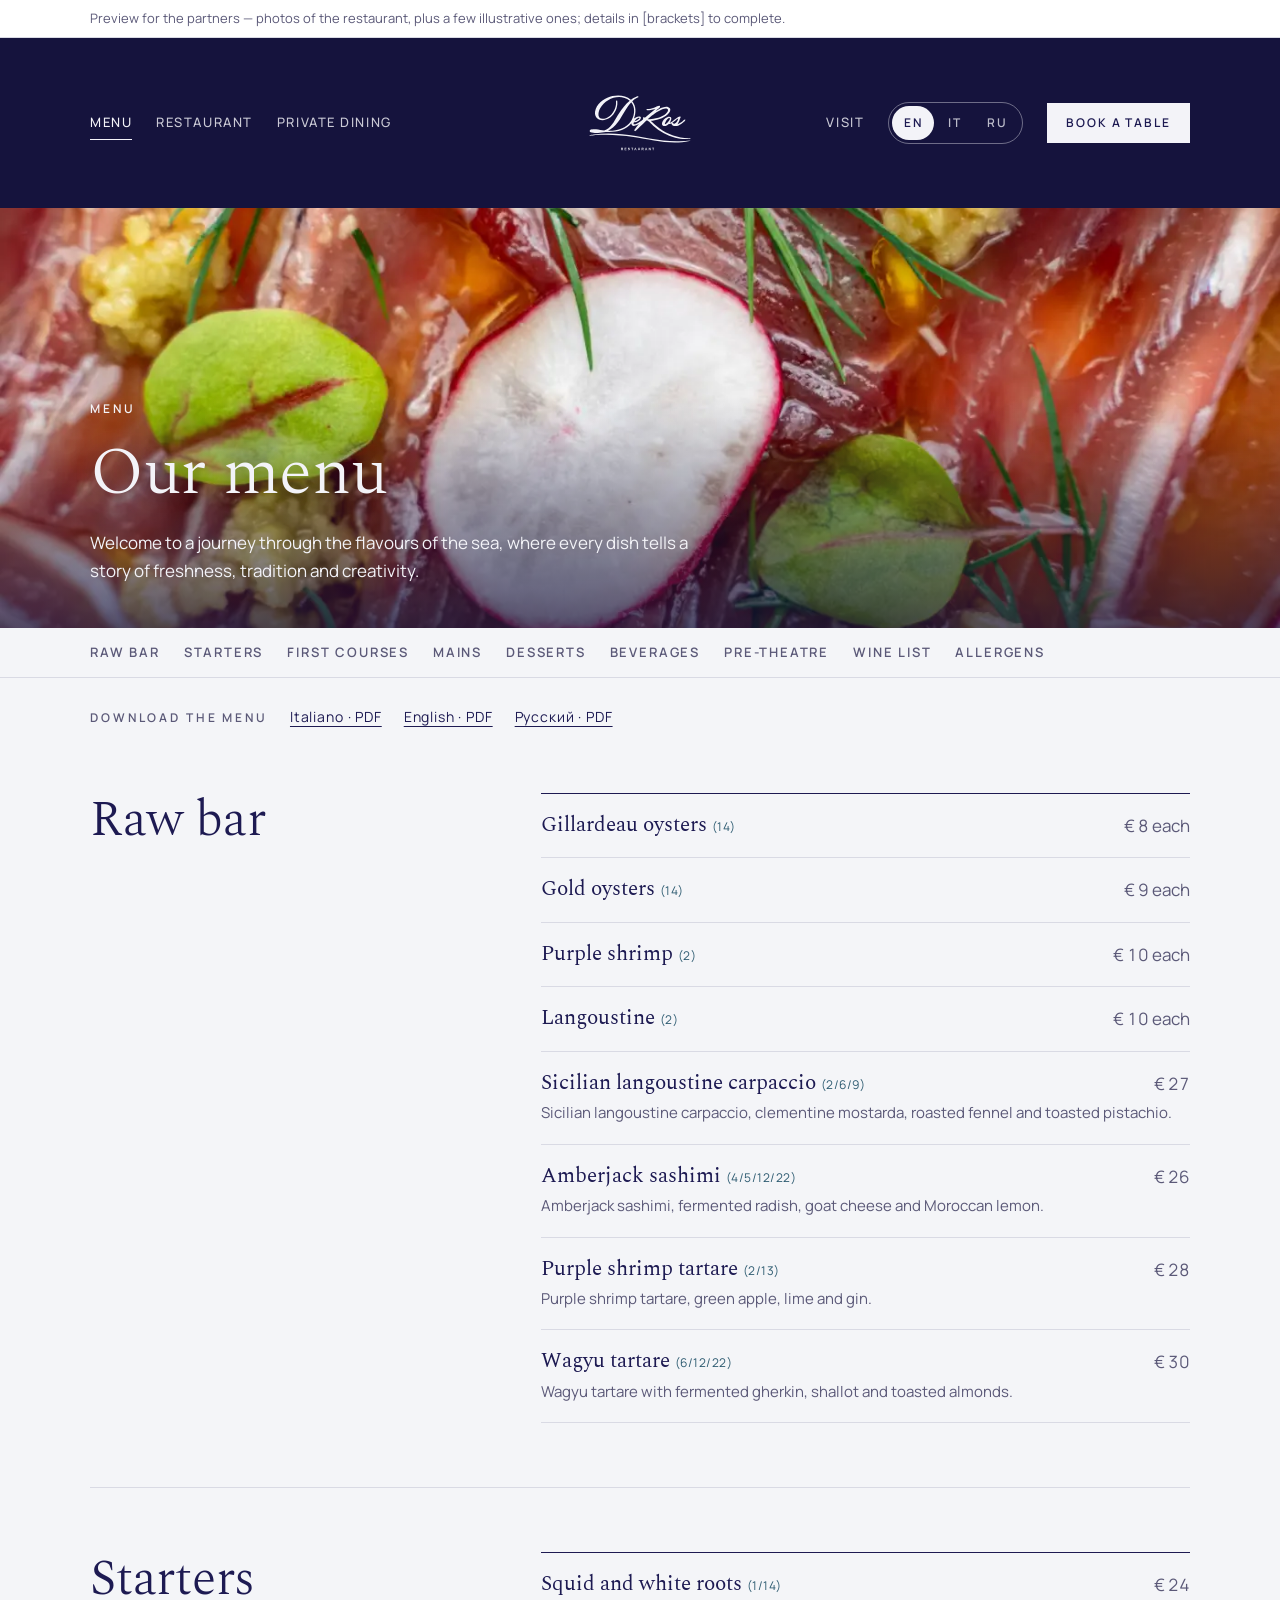
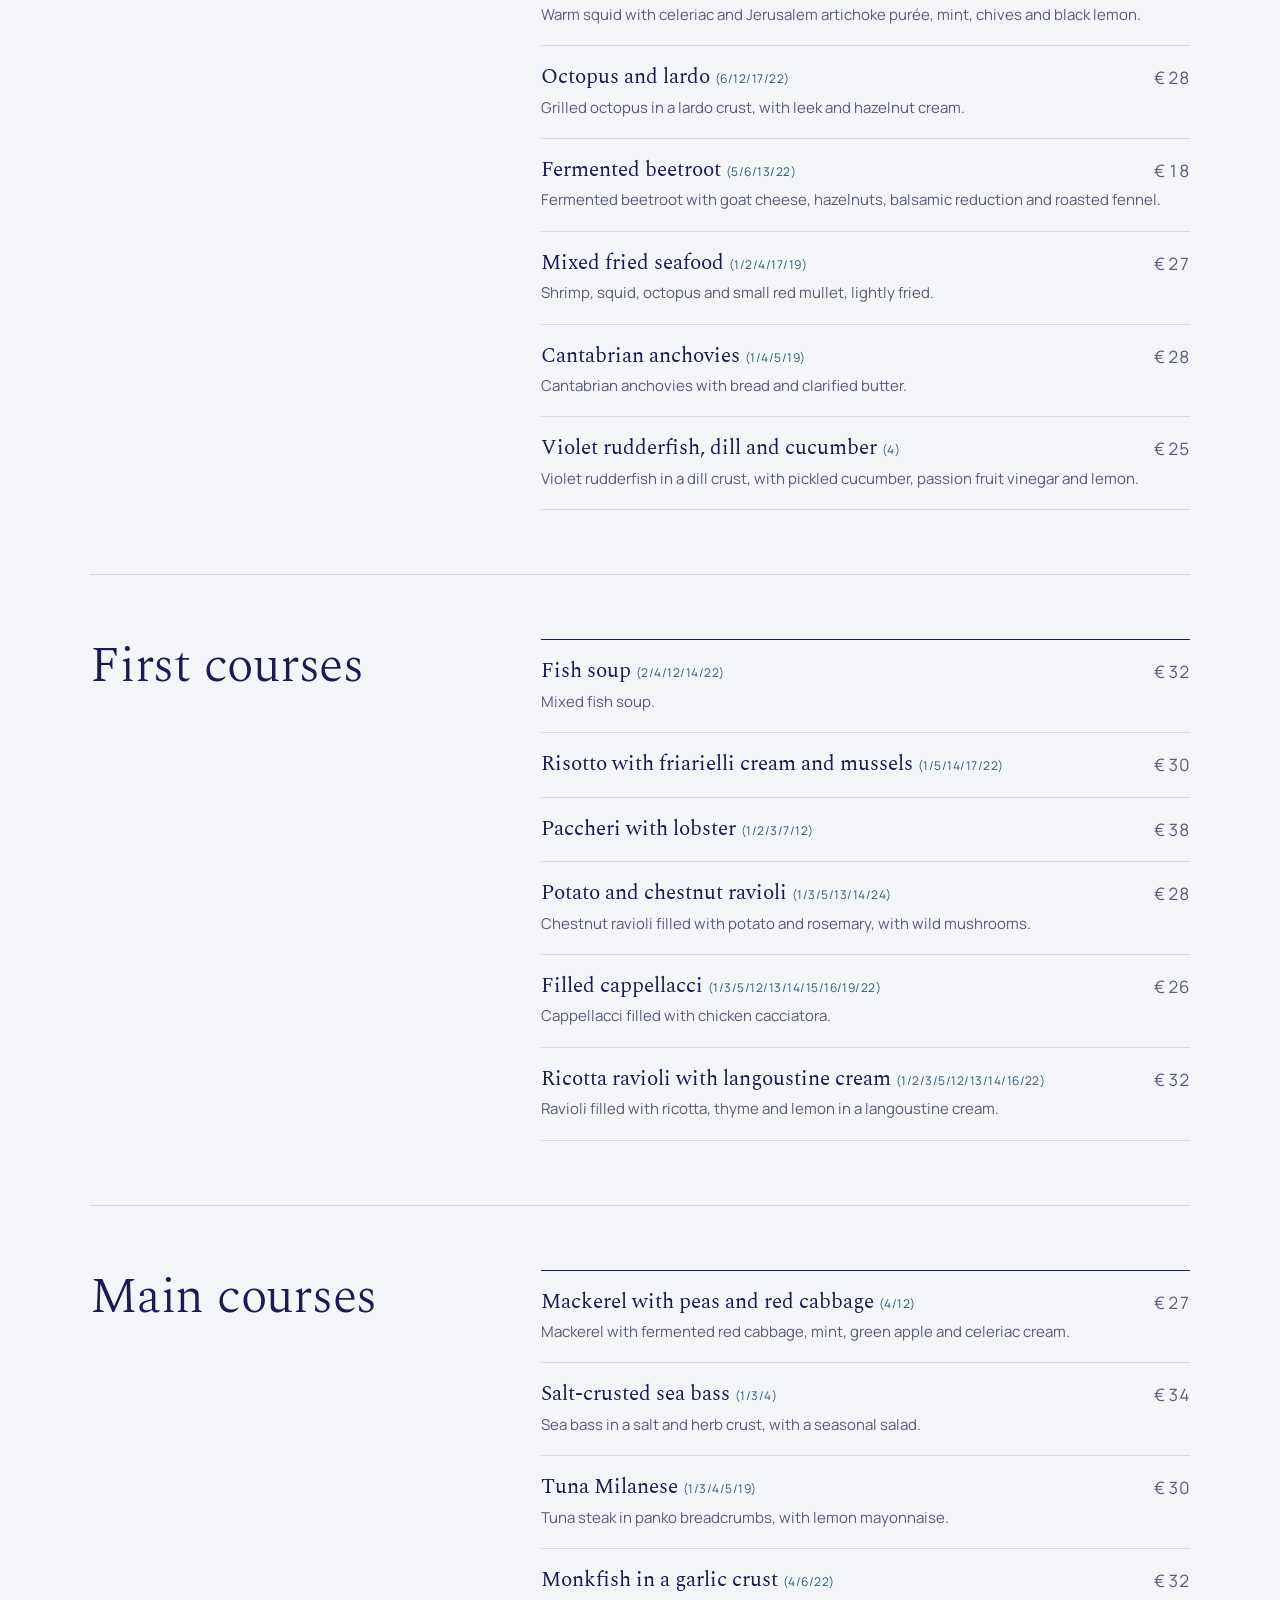
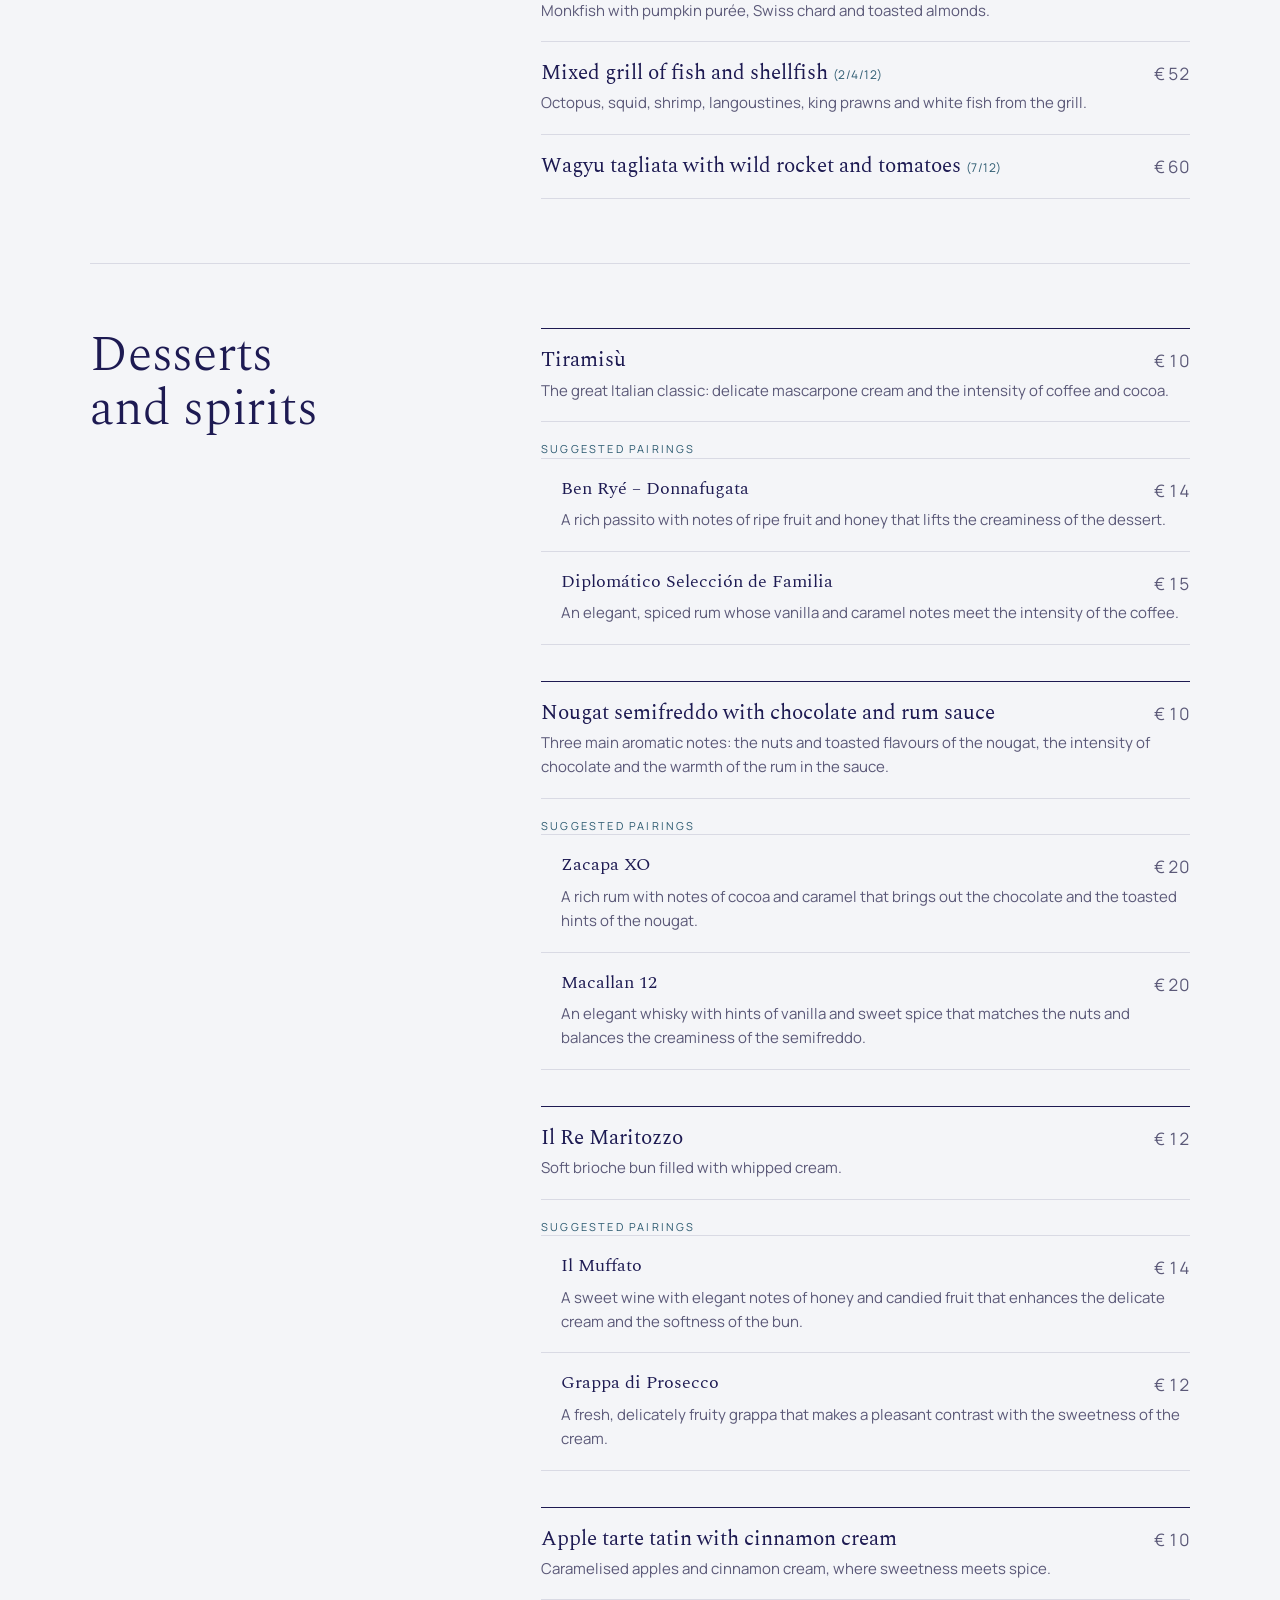
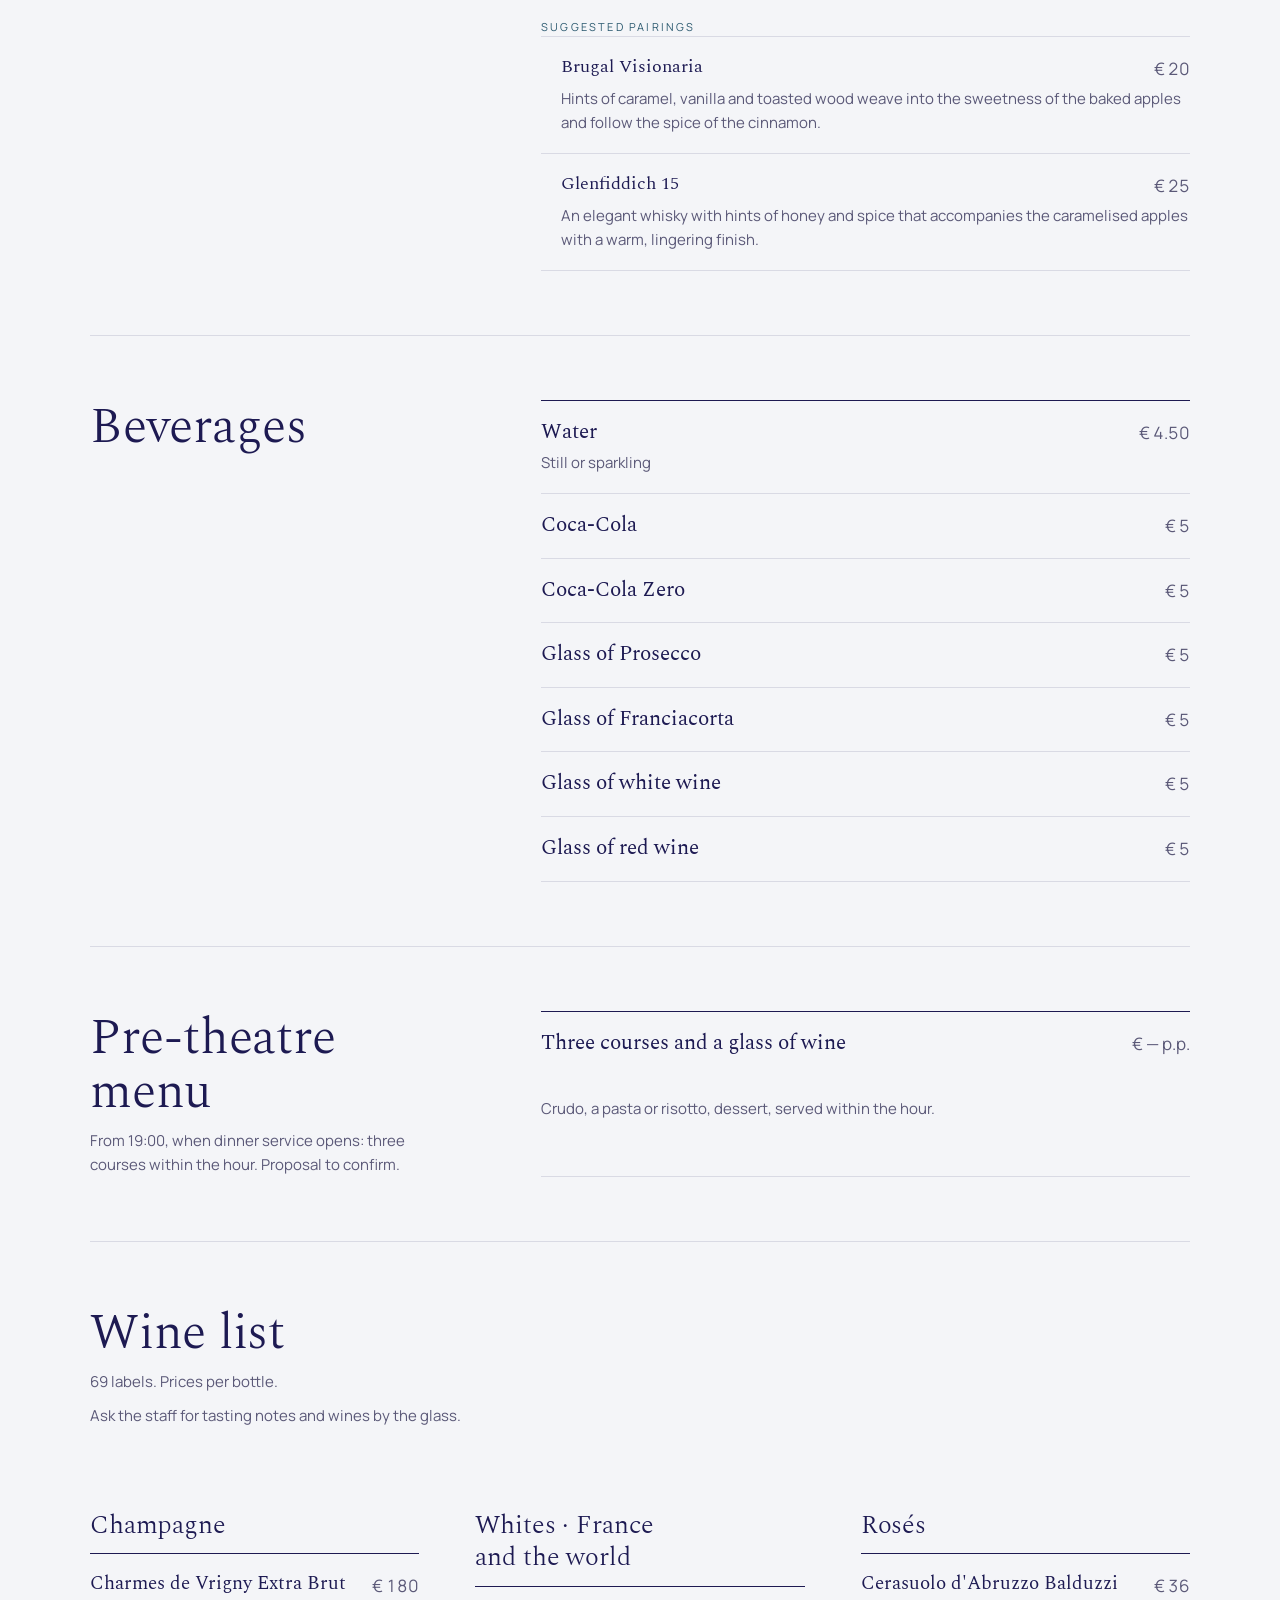
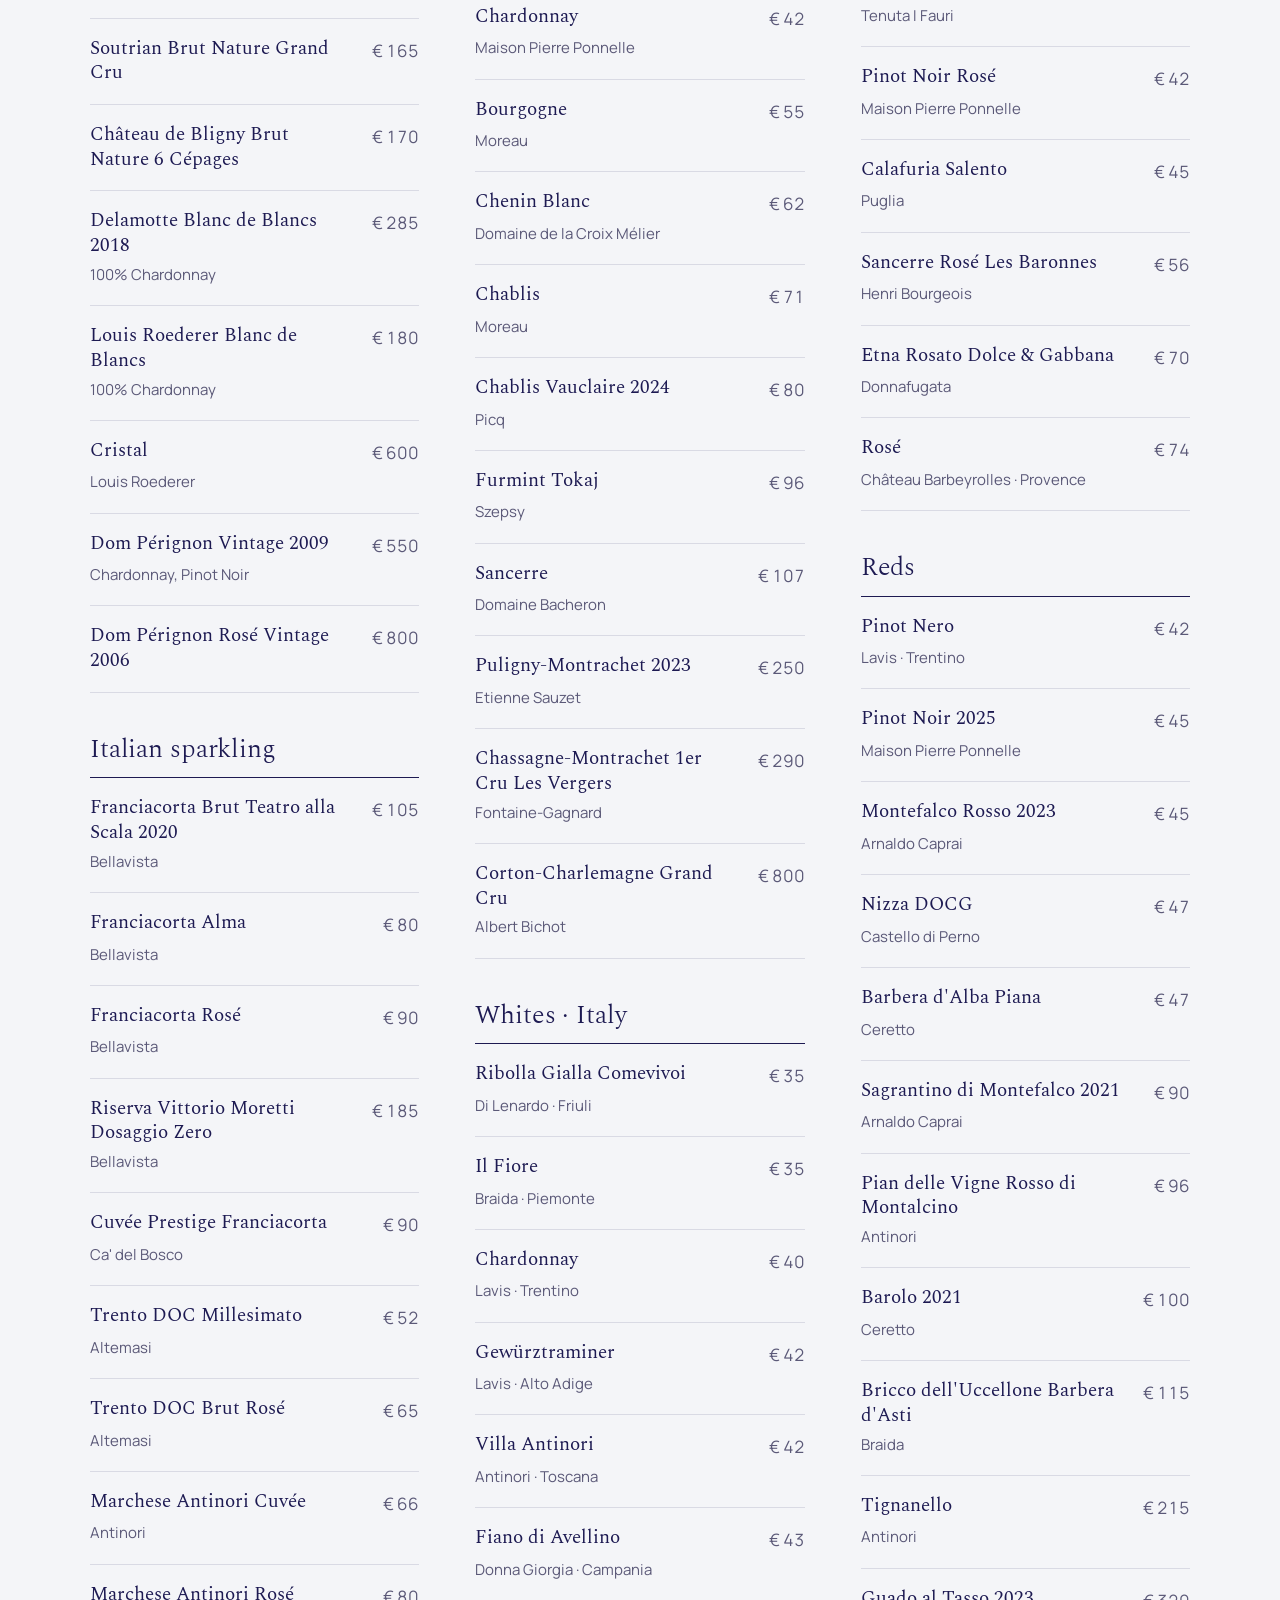
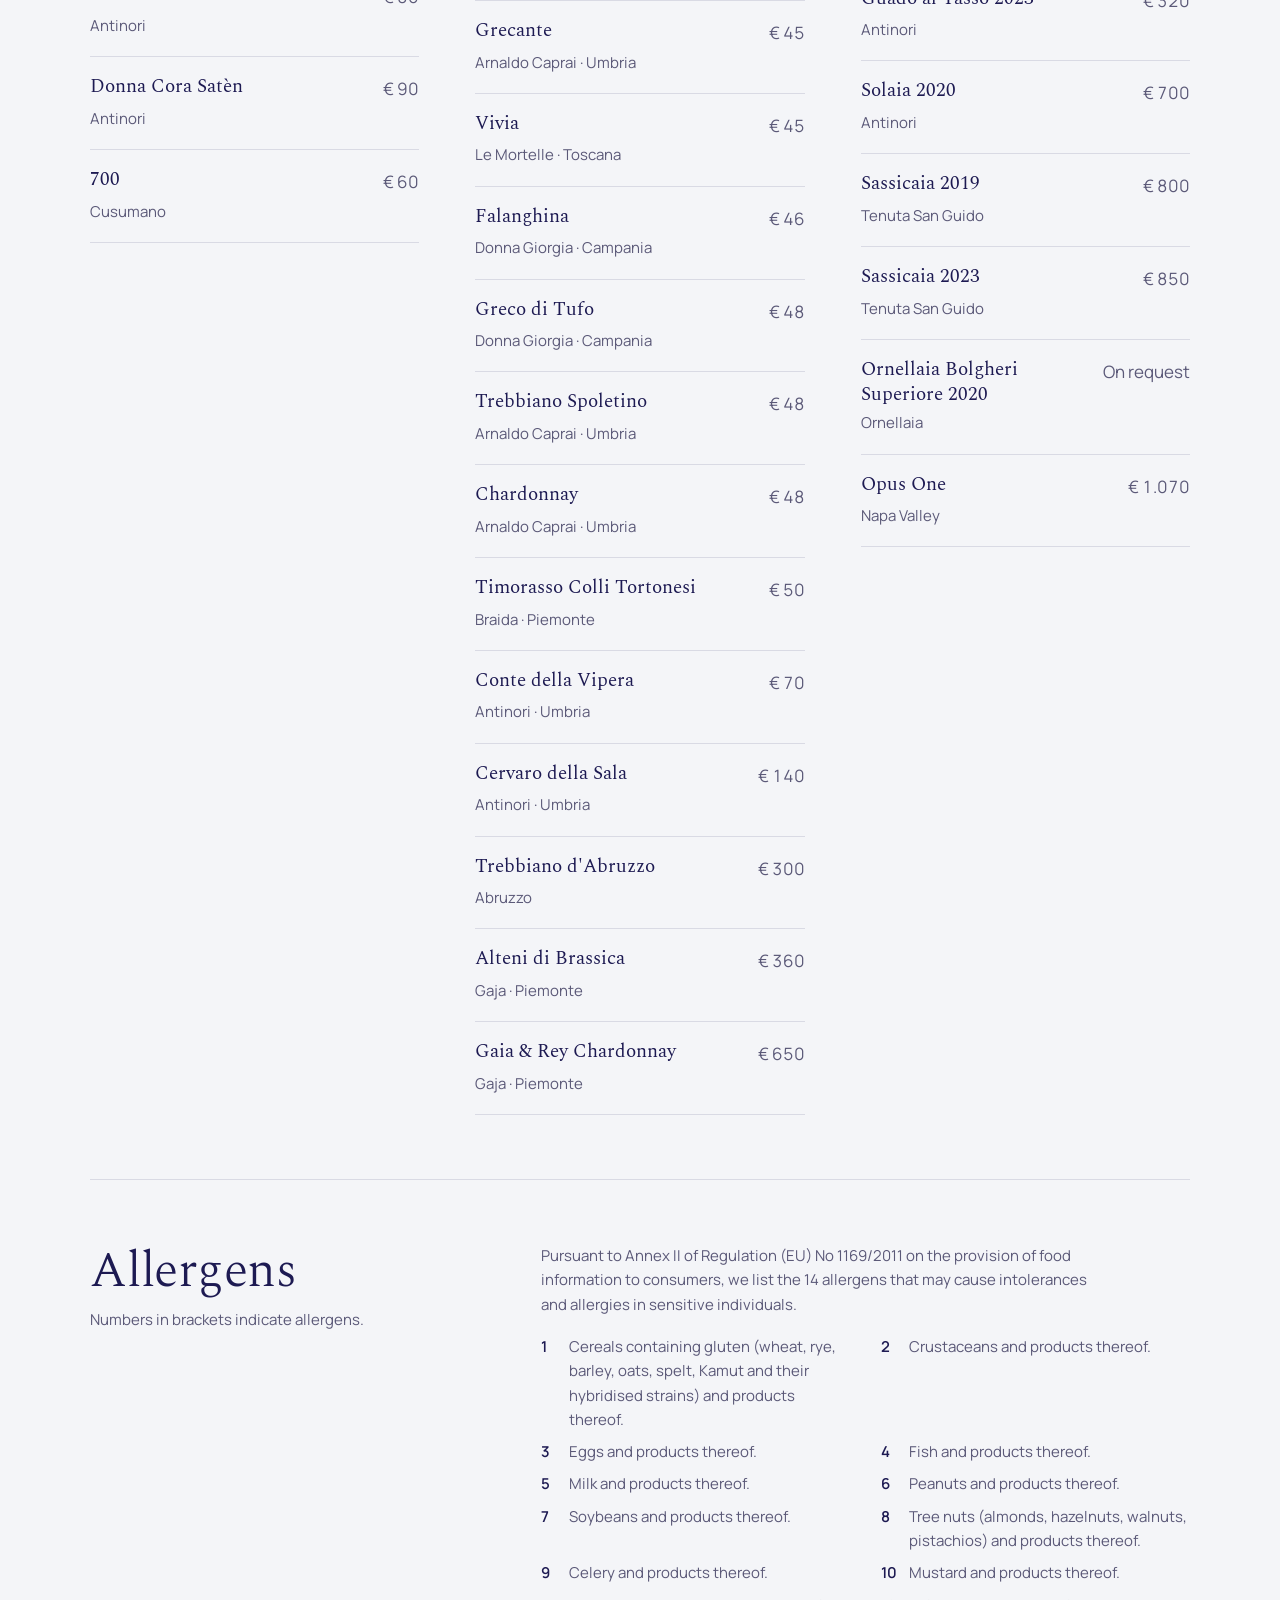
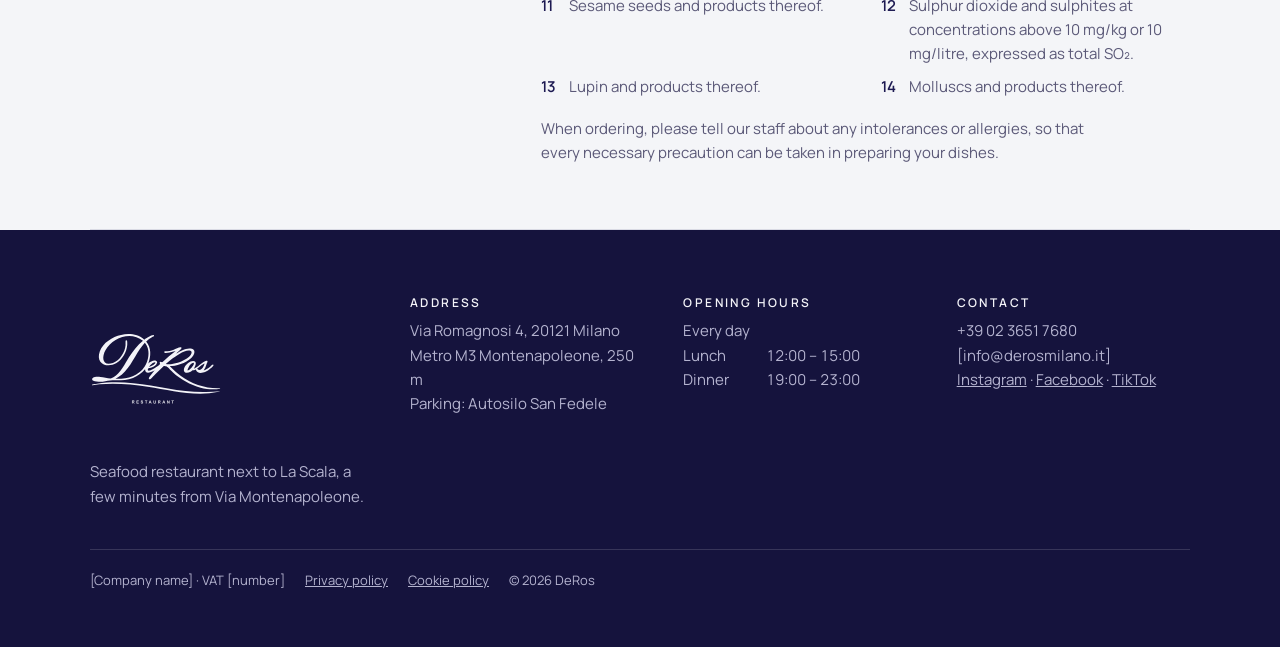
==== menu.html @ 7a604761 "Menu reale ottobre 2026 online e menu PDF in IT, EN, RU Co-Authored-By: Claude Opus 5.5 <noreply@ant" ====
<!doctype html>
<html lang="en">
<head>
<meta charset="utf-8">
<meta name="robots" content="noindex, nofollow">
<meta name="viewport" content="width=device-width, initial-scale=1, viewport-fit=cover">
<title>Menu · DeRos</title>
<meta name="description" content="The DeRos menu: raw bar, starters, pasta and risotto, fish mains, desserts with suggested pairings. Seafood in central Milan, near La Scala and Via Montenapoleone.">
<meta property="og:title" content="Menu · DeRos">
<meta property="og:description" content="The DeRos menu: raw bar, starters, pasta and risotto, fish mains, desserts with suggested pairings. Seafood in central Milan, near La Scala and Via Montenapoleone.">
<meta property="og:type" content="restaurant">
<link rel="preconnect" href="https://fonts.googleapis.com">
<link rel="preconnect" href="https://fonts.gstatic.com" crossorigin>
<link rel="stylesheet" href="https://fonts.googleapis.com/css2?family=Manrope:wght@400;500;600&family=Spectral:wght@300;400&display=swap">
<link rel="stylesheet" href="assets/site.css">
</head>
<body>
<svg width="0" height="0" style="position:absolute" aria-hidden="true"><defs><symbol id="logo" viewBox="30 38 377 208"><path fill="currentColor" d="M 198.46 135.60 C 202.81 136.21 215.58 129 216.53 125.21 C 217.87 119.90 209.37 124.79 207.67 125.94 C 203.89 128.47 201.26 132.10 198.46 135.60 M 246.25 127.96 C 257.74 129.54 269.48 127.48 280.53 124.26 C 292.59 120.76 311.75 112.02 318.31 100.88 C 321.39 95.65 321.44 90.24 314.30 89.30 C 299.28 87.33 273.41 106.00 261.80 115.08 Z M 102.89 170.01 C 134.30 171.18 168.39 162.33 186.23 134.61 C 197.00 117.90 201.30 93.96 192.33 75.55 C 191.58 74.00 188.21 68.26 187.00 67.50 C 186.45 67.16 186.48 67.03 186.01 67.58 C 181.24 73.19 176.73 79.01 172.55 85.09 C 153.28 113.09 140.48 147.62 110.02 165.91 C 107.70 167.31 104.76 168.10 102.89 170.01 M 196.55 126.05 C 201.90 121.82 211.16 116.33 218.15 118.54 C 223.73 120.31 222.11 125.32 219.25 128.92 C 215.12 134.14 207.41 137.92 200.97 139.31 C 198.21 139.90 196.08 138.58 195.23 142.64 C 194.23 147.37 198.21 147.01 201.71 146.26 C 207.78 144.95 223.44 134.60 228.09 130.12 C 230.86 127.46 230.91 127.21 228.72 123.90 C 230.86 118.27 234.07 123.89 237.34 122.17 C 249.26 111.23 261.75 100.96 274.44 90.93 L 257.33 94.85 C 253.21 95.16 248.69 96.43 244.56 95.96 C 240.72 95.51 240.75 92.07 245.05 91.65 C 254.51 90.72 260.20 90.01 269.30 86.75 C 274.05 85.04 284.75 79.08 288.98 79.73 C 290.94 80.04 291.39 80.91 291.19 82.82 C 290.85 86.19 279.72 93.71 277.06 97.38 C 276.58 98.05 276.92 97.87 277.53 97.85 C 288.39 90.15 307.57 79.92 321.05 84.46 C 330.93 87.79 329.28 97.05 324.52 104.22 C 312.78 121.89 284.38 131.46 264.16 133.69 C 262.20 133.91 260.02 133.32 258.19 134.41 C 267.92 143.83 277.69 153.29 288.62 161.32 C 321.07 185.17 360.93 198.61 401.55 196.77 L 401.55 198.20 C 383.25 201.93 363.96 199.78 346.01 195.20 C 316.17 187.59 288.92 172.34 266.31 151.62 C 261.70 147.41 252.60 136.42 247.67 134.42 C 245.79 133.65 242.55 132.61 240.72 133.67 C 233.19 141.58 224.92 148.83 217.07 156.37 C 213.13 160.17 207.10 167.65 203.00 170.49 C 201.79 171.33 200.80 171.76 199.26 171.37 C 196.15 168.75 199.35 164.93 201.13 162.41 C 205.17 156.67 210.46 151.28 214.71 145.65 C 212.29 146.75 210.15 148.29 207.71 149.40 C 199.27 153.23 187.33 155.80 187.23 142.78 C 177.67 153.83 166.41 162.20 152.71 167.50 C 133.44 174.96 115.31 174.56 94.99 174.33 C 85.04 174.22 76.35 177.59 66.36 178.16 C 59.58 178.54 45.73 178.42 39.68 175.64 C 35.45 173.69 34.57 169.42 38.62 166.67 C 42.98 163.70 54.37 164.30 59.64 164.76 C 68.29 165.51 80.96 169.30 88.78 169.08 C 90.85 169.02 95.08 166.86 97.00 165.80 C 117.75 154.24 129.57 126.63 142.16 107.26 C 153.24 90.23 165.66 74.45 181.25 61.30 C 146.63 32.72 94.39 51.88 74.14 88.46 C 62.54 109.41 65.69 134.92 95.49 124.62 C 114.89 117.92 129.88 94.12 131.50 74.14 C 131.81 70.34 131.08 65.81 131.54 62.24 C 131.83 60.04 133.38 59.52 135.19 60.55 C 136.83 61.81 136.51 71.37 136.33 73.72 C 134.87 93.47 122.86 115.19 105.60 125.18 C 77.65 141.36 45.23 125.77 58.10 91.05 C 67.09 66.78 94.19 49.75 118.66 44.57 C 141.47 39.75 167.38 42.13 185.32 58.16 C 188.67 54.80 208.70 42.94 212.35 45.51 C 213.10 46.04 212.98 47.78 212.33 48.42 C 211.84 48.89 209.07 49.72 208.01 50.30 C 201.62 53.83 195.49 57.95 190.42 63.21 C 205.33 81.40 204.49 104.98 196.55 126.05"/><path fill="currentColor" d="M 402.02 205.38 L 397.16 206.96 C 330.19 221.90 261.11 202.32 194.80 192.55 C 148.82 185.78 103.26 181.80 56.78 185.78 C 50.89 186.29 42.66 188.25 37.19 188.21 C 36.31 188.20 35.61 188.28 35.05 187.45 C 35.50 186.82 36.14 186.62 36.84 186.39 C 40.33 185.23 46.35 184.55 50.17 183.95 C 83.91 178.67 119.36 179.27 153.30 182.44 C 223.30 188.97 290.91 209.64 361.62 207.74 C 375.14 207.38 388.59 206.94 402.02 205.38"/><path fill="currentColor" d="M 357.10 126.05 C 356.60 125.54 350.23 130.26 349.31 130.92 C 344.49 134.37 339.31 138.17 335.12 142.29 C 337.57 142.14 339.07 144.49 341.57 144.71 C 349.82 145.45 355.73 132.78 357.10 126.05 M 325.97 124.22 C 319.79 123.90 314.82 131.37 312.10 136.25 C 308.89 142.01 305.01 151.16 315.49 142.98 C 318.45 140.66 327.35 129.96 326.91 126.40 C 326.83 125.78 326.15 124.92 325.97 124.22 M 354.72 146.12 C 362.04 143.97 368.07 139.18 374.05 134.64 C 375.47 133.57 379.59 129.37 381.16 129.50 C 383.23 129.67 383.11 131.26 382.16 132.72 C 378.50 138.31 364.91 148.15 358.65 150.77 C 350.29 154.27 333.96 155.72 332.49 143.73 C 330.42 144.71 328.40 145.22 326.13 145.53 C 325.03 145.69 324.18 145.05 323.17 145.35 C 322.12 145.65 318.71 148.94 317.11 149.85 C 304.64 156.94 293.06 151.42 300.38 136.46 C 304.18 128.70 315.70 119.10 324.78 119.40 C 336.17 119.78 331.84 131.14 328.51 137.36 C 328.27 137.82 325.35 141.42 327.23 140.86 C 329.86 140.06 334.03 137.30 336.42 135.71 C 341.72 132.19 357.35 118.41 362.61 118.48 C 368.93 118.57 364.04 125.07 363.08 127.5 C 361.76 130.85 360.99 134.42 359.42 137.69 Z M 354.72 146.12"/><path fill="currentColor" d="M 151.58 235.48 L 152.86 235.48 C 153.69 235.48 154.21 235.44 154.42 235.37 C 154.62 235.30 154.78 235.18 154.90 235.01 C 155.02 234.84 155.08 234.63 155.08 234.37 C 155.08 234.08 155.00 233.85 154.85 233.67 C 154.69 233.5 154.48 233.38 154.19 233.33 C 154.05 233.32 153.64 233.31 152.93 233.31 L 151.58 233.31 Z M 149.85 240.42 L 149.85 231.86 L 153.5 231.86 C 154.41 231.86 155.07 231.94 155.49 232.09 C 155.90 232.24 156.23 232.51 156.48 232.91 C 156.73 233.30 156.86 233.75 156.86 234.26 C 156.86 234.90 156.67 235.43 156.29 235.85 C 155.91 236.27 155.35 236.53 154.60 236.64 C 154.97 236.86 155.28 237.10 155.52 237.36 C 155.76 237.62 156.10 238.08 156.51 238.75 L 157.55 240.42 L 155.48 240.42 L 154.23 238.56 C 153.79 237.89 153.49 237.47 153.32 237.30 C 153.16 237.12 152.99 237.01 152.80 236.94 C 152.62 236.88 152.33 236.85 151.94 236.85 L 151.58 236.85 L 151.58 240.42 Z M 149.85 240.42"/><path fill="currentColor" d="M 162.85 240.42 L 162.85 231.86 L 169.20 231.86 L 169.20 233.31 L 164.58 233.31 L 164.58 235.21 L 168.88 235.21 L 168.88 236.65 L 164.58 236.65 L 164.58 238.98 L 169.36 238.98 L 169.36 240.42 Z M 162.85 240.42"/><path fill="currentColor" d="M 174.76 237.64 L 176.44 237.47 C 176.54 238.03 176.75 238.45 177.05 238.71 C 177.36 238.98 177.78 239.11 178.31 239.11 C 178.86 239.11 179.28 239 179.57 238.76 C 179.85 238.52 179.99 238.25 179.99 237.93 C 179.99 237.73 179.93 237.56 179.81 237.42 C 179.69 237.27 179.48 237.15 179.19 237.05 C 178.99 236.98 178.52 236.85 177.80 236.67 C 176.88 236.44 176.23 236.16 175.85 235.82 C 175.33 235.35 175.07 234.78 175.07 234.10 C 175.07 233.66 175.19 233.26 175.44 232.88 C 175.68 232.50 176.04 232.21 176.51 232.01 C 176.97 231.81 177.53 231.71 178.19 231.71 C 179.26 231.71 180.07 231.95 180.62 232.42 C 181.16 232.89 181.44 233.52 181.47 234.30 L 179.75 234.38 C 179.67 233.94 179.51 233.62 179.27 233.43 C 179.02 233.24 178.66 233.14 178.17 233.14 C 177.67 233.14 177.28 233.25 176.99 233.45 C 176.81 233.58 176.72 233.76 176.72 233.98 C 176.72 234.19 176.80 234.36 176.98 234.50 C 177.19 234.69 177.72 234.88 178.56 235.08 C 179.41 235.28 180.03 235.48 180.43 235.69 C 180.83 235.91 181.15 236.19 181.37 236.56 C 181.60 236.93 181.72 237.39 181.72 237.92 C 181.72 238.42 181.58 238.87 181.31 239.30 C 181.04 239.73 180.65 240.05 180.15 240.26 C 179.66 240.47 179.03 240.57 178.29 240.57 C 177.21 240.57 176.38 240.32 175.80 239.82 C 175.21 239.32 174.87 238.59 174.76 237.64"/><path fill="currentColor" d="M 189.46 240.42 L 189.46 233.31 L 186.92 233.31 L 186.92 231.86 L 193.73 231.86 L 193.73 233.31 L 191.19 233.31 L 191.19 240.42 Z M 189.46 240.42"/><path fill="currentColor" d="M 202.86 237.03 L 201.68 233.85 L 200.52 237.03 Z M 206.04 240.42 L 204.16 240.42 L 203.41 238.48 L 199.99 238.48 L 199.28 240.42 L 197.45 240.42 L 200.78 231.86 L 202.61 231.86 Z M 206.04 240.42"/><path fill="currentColor" d="M 211.31 231.86 L 213.04 231.86 L 213.04 236.5 C 213.04 237.23 213.06 237.71 213.10 237.92 C 213.17 238.28 213.35 238.56 213.63 238.77 C 213.91 238.98 214.29 239.09 214.77 239.09 C 215.26 239.09 215.63 238.99 215.88 238.79 C 216.13 238.58 216.28 238.34 216.33 238.05 C 216.38 237.76 216.41 237.27 216.41 236.59 L 216.41 231.86 L 218.14 231.86 L 218.14 236.35 C 218.14 237.38 218.09 238.11 218.00 238.53 C 217.91 238.96 217.73 239.32 217.48 239.61 C 217.23 239.90 216.89 240.13 216.47 240.30 C 216.05 240.48 215.50 240.57 214.83 240.57 C 214.01 240.57 213.39 240.47 212.96 240.28 C 212.54 240.09 212.21 239.85 211.96 239.55 C 211.72 239.25 211.56 238.93 211.48 238.60 C 211.37 238.11 211.31 237.38 211.31 236.42 Z M 211.31 231.86"/><path fill="currentColor" d="M 226.06 235.48 L 227.34 235.48 C 228.17 235.48 228.68 235.44 228.89 235.37 C 229.10 235.30 229.26 235.18 229.37 235.01 C 229.49 234.84 229.55 234.63 229.55 234.37 C 229.55 234.08 229.48 233.85 229.32 233.67 C 229.17 233.5 228.95 233.38 228.67 233.33 C 228.53 233.32 228.11 233.31 227.41 233.31 L 226.06 233.31 Z M 224.33 240.42 L 224.33 231.86 L 227.97 231.86 C 228.88 231.86 229.55 231.94 229.96 232.09 C 230.38 232.24 230.71 232.51 230.96 232.91 C 231.21 233.30 231.33 233.75 231.33 234.26 C 231.33 234.90 231.14 235.43 230.76 235.85 C 230.39 236.27 229.82 236.53 229.07 236.64 C 229.44 236.86 229.75 237.10 230 237.36 C 230.24 237.62 230.57 238.08 230.98 238.75 L 232.03 240.42 L 229.96 240.42 L 228.71 238.56 C 228.26 237.89 227.96 237.47 227.80 237.30 C 227.64 237.12 227.46 237.01 227.28 236.94 C 227.10 236.88 226.81 236.85 226.41 236.85 L 226.06 236.85 L 226.06 240.42 Z M 224.33 240.42"/><path fill="currentColor" d="M 241.86 237.03 L 240.68 233.85 L 239.53 237.03 Z M 245.05 240.42 L 243.17 240.42 L 242.42 238.48 L 239 238.48 L 238.29 240.42 L 236.46 240.42 L 239.79 231.86 L 241.62 231.86 Z M 245.05 240.42"/><path fill="currentColor" d="M 250.35 240.42 L 250.35 231.86 L 252.03 231.86 L 255.53 237.57 L 255.53 231.86 L 257.14 231.86 L 257.14 240.42 L 255.40 240.42 L 251.95 234.83 L 251.95 240.42 Z M 250.35 240.42"/><path fill="currentColor" d="M 265.26 240.42 L 265.26 233.31 L 262.72 233.31 L 262.72 231.86 L 269.52 231.86 L 269.52 233.31 L 266.99 233.31 L 266.99 240.42 Z M 265.26 240.42"/></symbol></defs></svg>
<div class="draft"><div class="wrap"><span data-it="Anteprima per i soci — foto del ristorante e alcune indicative; dati tra [parentesi quadre] da completare." data-ru="Предварительная версия для партнёров — фото ресторана и несколько иллюстративных; данные в [квадратных скобках] будут дополнены.">Preview for the partners — photos of the restaurant, plus a few illustrative ones; details in [brackets] to complete.</span></div></div>
<header class="top">
  <div class="wrap">
    <div class="nav-left">
      <button class="menu-toggle" type="button" id="open-menu" aria-expanded="false" aria-controls="drawer"><span class="bars" aria-hidden="true"></span><span data-it="Menu" data-ru="Меню">Menu</span></button>
      <a class="desk" href="menu.html" aria-current=page data-it="Menu" data-ru="Меню">Menu</a><a class="desk" href="restaurant.html" data-it="Ristorante" data-ru="Ресторан">Restaurant</a><a class="desk" href="private-dining.html" data-it="Eventi privati" data-ru="Мероприятия">Private dining</a>
    </div>
    <a class="mark" href="./" aria-label="DeRos, home"><svg role="img" aria-label="DeRos Restaurant"><use href="#logo"/></svg></a>
    <div class="nav-right">
      <a class="desk plain" href="visit.html" data-it="Dove siamo" data-ru="Контакты">Visit</a>
      <div class="lang" role="group" aria-label="Language">
        <button type="button" data-lang="en" lang="en" aria-pressed="true" aria-label="English" title="English">EN</button>
        <button type="button" data-lang="it" lang="it" aria-pressed="false" aria-label="Italiano" title="Italiano">IT</button>
        <button type="button" data-lang="ru" lang="ru" aria-pressed="false" aria-label="Русский" title="Русский">RU</button>
      </div>
      <a class="btn btn-light" href="https://www.sevenrooms.com/reservations/ristorantederos" target="_blank" rel="noopener" data-it="Prenota" data-ru="Забронировать">Book a table</a>
    </div>
  </div>
</header>
<div class="drawer" id="drawer" hidden>
  <div class="bar"><div class="lang" role="group" aria-label="Language">
        <button type="button" data-lang="en" lang="en" aria-pressed="true" aria-label="English" title="English">EN</button>
        <button type="button" data-lang="it" lang="it" aria-pressed="false" aria-label="Italiano" title="Italiano">IT</button>
        <button type="button" data-lang="ru" lang="ru" aria-pressed="false" aria-label="Русский" title="Русский">RU</button>
      </div><button class="close" type="button" id="close-menu" data-it="Chiudi" data-ru="Закрыть">Close</button></div>
  <nav aria-label="Main"><a href="menu.html" data-it="Menu" data-ru="Меню">Menu</a><a href="restaurant.html" data-it="Ristorante" data-ru="Ресторан">Restaurant</a><a href="private-dining.html" data-it="Eventi privati" data-ru="Частные мероприятия">Private dining</a><a href="https://www.sevenrooms.com/reservations/ristorantederos" target="_blank" rel="noopener" data-it="Prenota un tavolo" data-ru="Забронировать стол">Book a table</a><a href="visit.html" data-it="Dove siamo" data-ru="Как нас найти">Visit</a></nav>
  <div class="facts"><span>Via Romagnosi 4, Milano · <span data-it="Accanto alla Scala" data-ru="Рядом с Ла Скала">Next to La Scala</span></span><span>+39 02 3651 7680</span></div>
</div>
<main id="main">
<section class="band-photo page-head" aria-labelledby="menu-title">
  <div class="shot"><img src="assets/img/rawbar.webp" alt="Bluefin tuna, sliced raw" loading="lazy" decoding="async"></div>
  <div class="copy"><div class="wrap">
  <p class="label" data-it="Menu" data-ru="Меню">Menu</p>
  <h1 id="menu-title" data-it="Il nostro menu" data-ru="Наше меню">Our menu</h1>
  <p data-it="Benvenuti in un viaggio tra i sapori del mare, dove ogni piatto racconta una storia di freschezza, tradizione e creatività." data-ru="Добро пожаловать в путешествие по вкусам моря, где каждое блюдо рассказывает историю свежести, традиций и творчества.">Welcome to a journey through the flavours of the sea, where every dish tells a story of freshness, tradition and creativity.</p></div></div>
</section>
<nav class="menu-nav" aria-label="Menu sections"><div class="wrap">
  <a href="#raw" data-it="Cruderìa" data-ru="Сырой бар">Raw bar</a><a href="#starters" data-it="Antipasti" data-ru="Закуски">Starters</a><a href="#pasta" data-it="Primi" data-ru="Первые блюда">First courses</a><a href="#mains" data-it="Secondi" data-ru="Основные блюда">Mains</a><a href="#desserts" data-it="Dolci" data-ru="Десерты">Desserts</a><a href="#drinks" data-it="Bevande" data-ru="Напитки">Beverages</a><a href="#theatre" data-it="Pre-teatro" data-ru="До театра">Pre-theatre</a><a href="#wine" data-it="Carta dei vini" data-ru="Винная карта">Wine list</a><a href="#allergens" data-it="Allergeni" data-ru="Аллергены">Allergens</a>
</div></nav>
<div class="wrap">
  <div class="pdf-links"><span class="label" data-it="Scarica il menu" data-ru="Скачать меню">Download the menu</span>
  <a href="assets/menu/menu-deros-it.pdf" download>Italiano · PDF</a><a href="assets/menu/menu-deros-en.pdf" download>English · PDF</a><a href="assets/menu/menu-deros-ru.pdf" download>Русский · PDF</a></div>
  <section class="course" id="raw"><div class="intro"><h2 data-it="Cruderìa" data-ru="Сырой бар">Raw bar</h2></div><ul class="dish-list"><li><span class="name"><span data-it="Ostriche Gillardeau" data-ru="Устрицы Gillardeau">Gillardeau oysters</span> <span class="al">(14)</span></span><span class="price" data-it="€ 8 cad." data-ru="€ 8 шт.">€ 8 each</span></li><li><span class="name"><span data-it="Ostriche Gold" data-ru="Устрицы Gold">Gold oysters</span> <span class="al">(14)</span></span><span class="price" data-it="€ 9 cad." data-ru="€ 9 шт.">€ 9 each</span></li><li><span class="name"><span data-it="Gambero viola" data-ru="Фиолетовая креветка">Purple shrimp</span> <span class="al">(2)</span></span><span class="price" data-it="€ 10 cad." data-ru="€ 10 шт.">€ 10 each</span></li><li><span class="name"><span data-it="Scampo" data-ru="Лангустин">Langoustine</span> <span class="al">(2)</span></span><span class="price" data-it="€ 10 cad." data-ru="€ 10 шт.">€ 10 each</span></li><li><span class="name"><span data-it="Carpaccio di scampo di Sicilia" data-ru="Карпаччо из сицилийских лангустинов">Sicilian langoustine carpaccio</span> <span class="al">(2/6/9)</span></span><span class="price" data-it="€ 27" data-ru="€ 27">€ 27</span><span class="desc" data-it="Carpaccio di scampo di Sicilia, mostarda di clementine, finocchio arrosto e pistacchio tostato." data-ru="Карпаччо из сицилийских лангустинов, мостарда из клементинов, запечённый фенхель и обжаренные фисташки.">Sicilian langoustine carpaccio, clementine mostarda, roasted fennel and toasted pistachio.</span></li><li><span class="name"><span data-it="Sashimi di ricciola" data-ru="Сашими из лакедры">Amberjack sashimi</span> <span class="al">(4/5/12/22)</span></span><span class="price" data-it="€ 26" data-ru="€ 26">€ 26</span><span class="desc" data-it="Sashimi di ricciola, ravanello fermentato, caprino e limone marocchino." data-ru="Сашими из лакедры, ферментированный редис, козий сыр и марокканский лимон.">Amberjack sashimi, fermented radish, goat cheese and Moroccan lemon.</span></li><li><span class="name"><span data-it="Tartare di gambero viola" data-ru="Тартар из фиолетовой креветки">Purple shrimp tartare</span> <span class="al">(2/13)</span></span><span class="price" data-it="€ 28" data-ru="€ 28">€ 28</span><span class="desc" data-it="Tartare di gambero viola, mela verde, lime e gin." data-ru="Тартар из фиолетовой креветки, зелёное яблоко, лайм и джин.">Purple shrimp tartare, green apple, lime and gin.</span></li><li><span class="name"><span data-it="Tartare di wagyu" data-ru="Тартар из вагю">Wagyu tartare</span> <span class="al">(6/12/22)</span></span><span class="price" data-it="€ 30" data-ru="€ 30">€ 30</span><span class="desc" data-it="Tartare di wagyu con cetriolino fermentato, scalogno e mandorle tostate." data-ru="Тартар из вагю с ферментированным корнишоном, луком-шалотом и обжаренным миндалём.">Wagyu tartare with fermented gherkin, shallot and toasted almonds.</span></li></ul></section><section class="course" id="starters"><div class="intro"><h2 data-it="Antipasti" data-ru="Закуски">Starters</h2></div><ul class="dish-list"><li><span class="name"><span data-it="Calamaro e radice bianca" data-ru="Кальмар и белые корнеплоды">Squid and white roots</span> <span class="al">(1/14)</span></span><span class="price" data-it="€ 24" data-ru="€ 24">€ 24</span><span class="desc" data-it="Calamaro tiepido con purea di sedano rapa e topinambur, menta, erba cipollina e limone nero." data-ru="Тёплый кальмар с пюре из корня сельдерея и топинамбура, мятой, шнитт-луком и чёрным лимоном.">Warm squid with celeriac and Jerusalem artichoke purée, mint, chives and black lemon.</span></li><li><span class="name"><span data-it="Polpo e lardo" data-ru="Осьминог и лардо">Octopus and lardo</span> <span class="al">(6/12/17/22)</span></span><span class="price" data-it="€ 28" data-ru="€ 28">€ 28</span><span class="desc" data-it="Polpo alla brace in crosta di lardo con crema di porro e nocciole." data-ru="Осьминог на гриле в корочке из лардо с кремом из лука-порея и фундука.">Grilled octopus in a lardo crust, with leek and hazelnut cream.</span></li><li><span class="name"><span data-it="Barbabietola rossa fermentata" data-ru="Ферментированная свёкла">Fermented beetroot</span> <span class="al">(5/6/13/22)</span></span><span class="price" data-it="€ 18" data-ru="€ 18">€ 18</span><span class="desc" data-it="Barbabietola fermentata con caprino, nocciole, riduzione di aceto balsamico e finocchio arrosto." data-ru="Ферментированная свёкла с козьим сыром, фундуком, бальзамической редукцией и запечённым фенхелем.">Fermented beetroot with goat cheese, hazelnuts, balsamic reduction and roasted fennel.</span></li><li><span class="name"><span data-it="Frittura mista di pesce" data-ru="Ассорти морепродуктов во фритюре">Mixed fried seafood</span> <span class="al">(1/2/4/17/19)</span></span><span class="price" data-it="€ 27" data-ru="€ 27">€ 27</span><span class="desc" data-it="Fritto misto di gamberi, calamari, polpo e trigliette." data-ru="Креветки, кальмары, осьминог и мелкая барабулька во фритюре.">Shrimp, squid, octopus and small red mullet, lightly fried.</span></li><li><span class="name"><span data-it="Acciughe del Cantabrico" data-ru="Кантабрийские анчоусы">Cantabrian anchovies</span> <span class="al">(1/4/5/19)</span></span><span class="price" data-it="€ 28" data-ru="€ 28">€ 28</span><span class="desc" data-it="Acciughe del Cantabrico con pane e burro chiarificato." data-ru="Кантабрийские анчоусы с хлебом и топлёным маслом.">Cantabrian anchovies with bread and clarified butter.</span></li><li><span class="name"><span data-it="Centrofolo viola con aneto e cetriolo" data-ru="Центролоф с укропом и огурцом">Violet rudderfish, dill and cucumber</span> <span class="al">(4)</span></span><span class="price" data-it="€ 25" data-ru="€ 25">€ 25</span><span class="desc" data-it="Centrofolo viola in crosta di aneto con cetriolo acido, aceto al frutto della passione e limone." data-ru="Центролоф в укропной корочке с маринованным огурцом, уксусом из маракуйи и лимоном.">Violet rudderfish in a dill crust, with pickled cucumber, passion fruit vinegar and lemon.</span></li></ul></section><section class="course" id="pasta"><div class="intro"><h2 data-it="Primi" data-ru="Первые блюда">First courses</h2></div><ul class="dish-list"><li><span class="name"><span data-it="Zuppa di pesce" data-ru="Рыбный суп">Fish soup</span> <span class="al">(2/4/12/14/22)</span></span><span class="price" data-it="€ 32" data-ru="€ 32">€ 32</span><span class="desc" data-it="Zuppa di pesce misto." data-ru="Суп из разных видов рыбы.">Mixed fish soup.</span></li><li><span class="name"><span data-it="Risotto con crema di friarielli e cozze" data-ru="Ризотто с кремом из фриарьелли и мидиями">Risotto with friarielli cream and mussels</span> <span class="al">(1/5/14/17/22)</span></span><span class="price" data-it="€ 30" data-ru="€ 30">€ 30</span></li><li><span class="name"><span data-it="Paccheri all&#x27;astice" data-ru="Паккери с омаром">Paccheri with lobster</span> <span class="al">(1/2/3/7/12)</span></span><span class="price" data-it="€ 38" data-ru="€ 38">€ 38</span></li><li><span class="name"><span data-it="Ravioli patate e castagne" data-ru="Равиоли с картофелем и каштанами">Potato and chestnut ravioli</span> <span class="al">(1/3/5/13/14/24)</span></span><span class="price" data-it="€ 28" data-ru="€ 28">€ 28</span><span class="desc" data-it="Ravioli di castagna ripieni di patate e rosmarino ai funghi selvatici." data-ru="Каштановые равиоли с начинкой из картофеля и розмарина, с лесными грибами.">Chestnut ravioli filled with potato and rosemary, with wild mushrooms.</span></li><li><span class="name"><span data-it="Cappellacci ripieni" data-ru="Каппеллаччи с начинкой">Filled cappellacci</span> <span class="al">(1/3/5/12/13/14/15/16/19/22)</span></span><span class="price" data-it="€ 26" data-ru="€ 26">€ 26</span><span class="desc" data-it="Cappellacci ripieni di pollo alla cacciatora." data-ru="Каппеллаччи с начинкой из курицы по-охотничьи («каччатора»).">Cappellacci filled with chicken cacciatora.</span></li><li><span class="name"><span data-it="Ravioli con ricotta e crema di scampi" data-ru="Равиоли с рикоттой в креме из лангустинов">Ricotta ravioli with langoustine cream</span> <span class="al">(1/2/3/5/12/13/14/16/22)</span></span><span class="price" data-it="€ 32" data-ru="€ 32">€ 32</span><span class="desc" data-it="Ravioli ripieni di ricotta, timo e limone in crema di scampi." data-ru="Равиоли с рикоттой, тимьяном и лимоном в креме из лангустинов.">Ravioli filled with ricotta, thyme and lemon in a langoustine cream.</span></li></ul></section><section class="course" id="mains"><div class="intro"><h2 data-it="Secondi" data-ru="Основные блюда">Main courses</h2></div><ul class="dish-list"><li><span class="name"><span data-it="Sgombro con piselli e cavolo rosso" data-ru="Скумбрия с горошком и красной капустой">Mackerel with peas and red cabbage</span> <span class="al">(4/12)</span></span><span class="price" data-it="€ 27" data-ru="€ 27">€ 27</span><span class="desc" data-it="Sgombro con cavolo rosso fermentato, menta e mela verde e crema di sedano rapa." data-ru="Скумбрия с ферментированной красной капустой, мятой, зелёным яблоком и кремом из корня сельдерея.">Mackerel with fermented red cabbage, mint, green apple and celeriac cream.</span></li><li><span class="name"><span data-it="Branzino in crosta di sale" data-ru="Сибас в соляной корочке">Salt-crusted sea bass</span> <span class="al">(1/3/4)</span></span><span class="price" data-it="€ 34" data-ru="€ 34">€ 34</span><span class="desc" data-it="Branzino in crosta di sale e erbe con insalata di stagione." data-ru="Сибас в корочке из соли и трав с сезонным салатом.">Sea bass in a salt and herb crust, with a seasonal salad.</span></li><li><span class="name"><span data-it="Tonno alla milanese" data-ru="Тунец по-милански">Tuna Milanese</span> <span class="al">(1/3/4/5/19)</span></span><span class="price" data-it="€ 30" data-ru="€ 30">€ 30</span><span class="desc" data-it="Trancio di tonno in pane panko servito con maionese al limone." data-ru="Стейк тунца в панировке панко с лимонным майонезом.">Tuna steak in panko breadcrumbs, with lemon mayonnaise.</span></li><li><span class="name"><span data-it="Coda di rospo in crosta di aglio" data-ru="Морской чёрт в чесночной корочке">Monkfish in a garlic crust</span> <span class="al">(4/6/22)</span></span><span class="price" data-it="€ 32" data-ru="€ 32">€ 32</span><span class="desc" data-it="Coda di rospo con purea di zucca, bieta e mandorle tostate." data-ru="Морской чёрт с тыквенным пюре, мангольдом и обжаренным миндалём.">Monkfish with pumpkin purée, Swiss chard and toasted almonds.</span></li><li><span class="name"><span data-it="Grigliata di pesce" data-ru="Рыба и морепродукты на гриле">Mixed grill of fish and shellfish</span> <span class="al">(2/4/12)</span></span><span class="price" data-it="€ 52" data-ru="€ 52">€ 52</span><span class="desc" data-it="Grigliata di pesce con polpi, calamari, gamberi, scampi, mazzancolle e pesce bianco." data-ru="Осьминог, кальмары, креветки, лангустины, королевские креветки и белая рыба на гриле.">Octopus, squid, shrimp, langoustines, king prawns and white fish from the grill.</span></li><li><span class="name"><span data-it="Tagliata di wagyu con rucola selvatica e pomodori" data-ru="Тальята из вагю с дикой рукколой и томатами">Wagyu tagliata with wild rocket and tomatoes</span> <span class="al">(7/12)</span></span><span class="price" data-it="€ 60" data-ru="€ 60">€ 60</span></li></ul></section>
  <section class="course" id="desserts"><div class="intro"><h2 data-it="Dolci e distillati" data-ru="Десерты и крепкие напитки">Desserts and spirits</h2></div><div><div class="dessert-block"><ul class="dish-list"><li><span class="name"><span data-it="Tiramisù" data-ru="Тирамису">Tiramisù</span></span><span class="price" data-it="€ 10" data-ru="€ 10">€ 10</span><span class="desc" data-it="Il grande classico italiano, tra la delicatezza della crema al mascarpone e l&#x27;intensità del caffè e del cacao." data-ru="Великая итальянская классика: нежный крем из маскарпоне и насыщенный вкус кофе и какао.">The great Italian classic: delicate mascarpone cream and the intensity of coffee and cocoa.</span></li></ul><p class="pair-label" data-it="Abbinamenti consigliati" data-ru="Рекомендуемые сочетания">Suggested pairings</p><ul class="dish-list pairs"><li><span class="name"><span data-it="Ben Ryé – Donnafugata" data-ru="Ben Ryé – Donnafugata">Ben Ryé – Donnafugata</span></span><span class="price" data-it="€ 14" data-ru="€ 14">€ 14</span><span class="desc" data-it="Un passito avvolgente, dalle note di frutta matura e miele, che esalta la cremosità del dessert." data-ru="Насыщенное вино пассито с нотами спелых фруктов и мёда, подчёркивающее кремовость десерта.">A rich passito with notes of ripe fruit and honey that lifts the creaminess of the dessert.</span></li><li><span class="name"><span data-it="Diplomático Selección de Familia" data-ru="Diplomático Selección de Familia">Diplomático Selección de Familia</span></span><span class="price" data-it="€ 15" data-ru="€ 15">€ 15</span><span class="desc" data-it="Un rum elegante e speziato, le cui note di vaniglia e caramello incontrano l&#x27;intensità del caffè." data-ru="Элегантный пряный ром, чьи ноты ванили и карамели встречаются с насыщенностью кофе.">An elegant, spiced rum whose vanilla and caramel notes meet the intensity of the coffee.</span></li></ul></div><div class="dessert-block"><ul class="dish-list"><li><span class="name"><span data-it="Semifreddo al torroncino con salsa al cioccolato e rum" data-ru="Семифреддо с нугой и шоколадно-ромовым соусом">Nougat semifreddo with chocolate and rum sauce</span></span><span class="price" data-it="€ 10" data-ru="€ 10">€ 10</span><span class="desc" data-it="Questo dessert presenta tre componenti aromatiche principali: la frutta secca e le note tostate del torroncino, l&#x27;intensità del cioccolato e il carattere caldo del rum presente nella salsa." data-ru="Три главных аромата: орехи и обжаренные ноты нуги, насыщенный шоколад и тёплый характер рома в соусе.">Three main aromatic notes: the nuts and toasted flavours of the nougat, the intensity of chocolate and the warmth of the rum in the sauce.</span></li></ul><p class="pair-label" data-it="Abbinamenti consigliati" data-ru="Рекомендуемые сочетания">Suggested pairings</p><ul class="dish-list pairs"><li><span class="name"><span data-it="Zacapa XO" data-ru="Zacapa XO">Zacapa XO</span></span><span class="price" data-it="€ 20" data-ru="€ 20">€ 20</span><span class="desc" data-it="Un rum avvolgente, dalle note di cacao e caramello, che esalta la ricchezza del cioccolato e le sfumature tostate del torroncino." data-ru="Насыщенный ром с нотами какао и карамели, раскрывающий шоколад и обжаренные оттенки нуги.">A rich rum with notes of cocoa and caramel that brings out the chocolate and the toasted hints of the nougat.</span></li><li><span class="name"><span data-it="Macallan 12" data-ru="Macallan 12">Macallan 12</span></span><span class="price" data-it="€ 20" data-ru="€ 20">€ 20</span><span class="desc" data-it="Un whisky elegante, dalle sfumature di vaniglia e spezie dolci, che accompagna la frutta secca e bilancia la cremosità del semifreddo." data-ru="Элегантный виски с оттенками ванили и сладких пряностей, который сочетается с орехами и уравновешивает кремовость семифреддо.">An elegant whisky with hints of vanilla and sweet spice that matches the nuts and balances the creaminess of the semifreddo.</span></li></ul></div><div class="dessert-block"><ul class="dish-list"><li><span class="name"><span data-it="Il Re Maritozzo" data-ru="Il Re Maritozzo">Il Re Maritozzo</span></span><span class="price" data-it="€ 12" data-ru="€ 12">€ 12</span><span class="desc" data-it="Soft brioche bun filled with whipped cream." data-ru="Мягкая бриошь с начинкой из взбитых сливок.">Soft brioche bun filled with whipped cream.</span></li></ul><p class="pair-label" data-it="Abbinamenti consigliati" data-ru="Рекомендуемые сочетания">Suggested pairings</p><ul class="dish-list pairs"><li><span class="name"><span data-it="Il Muffato" data-ru="Il Muffato">Il Muffato</span></span><span class="price" data-it="€ 14" data-ru="€ 14">€ 14</span><span class="desc" data-it="Un vino dolce dalle eleganti note di miele e frutta candita, che valorizza la delicatezza della panna e la sofficità del maritozzo." data-ru="Десертное вино с элегантными нотами мёда и цукатов, подчёркивающее нежность сливок и мягкость булочки.">A sweet wine with elegant notes of honey and candied fruit that enhances the delicate cream and the softness of the bun.</span></li><li><span class="name"><span data-it="Grappa di Prosecco" data-ru="Граппа из просекко">Grappa di Prosecco</span></span><span class="price" data-it="€ 12" data-ru="€ 12">€ 12</span><span class="desc" data-it="Una grappa dal carattere fresco e delicatamente fruttato, che crea un piacevole contrasto con la dolcezza della panna." data-ru="Свежая, деликатно фруктовая граппа, приятно контрастирующая со сладостью сливок.">A fresh, delicately fruity grappa that makes a pleasant contrast with the sweetness of the cream.</span></li></ul></div><div class="dessert-block"><ul class="dish-list"><li><span class="name"><span data-it="Tarte Tatin di mele con crema alla cannella" data-ru="Яблочный тарт татен с коричным кремом">Apple tarte tatin with cinnamon cream</span></span><span class="price" data-it="€ 10" data-ru="€ 10">€ 10</span><span class="desc" data-it="Mele caramellate e crema alla cannella, in un incontro di dolcezza e note speziate." data-ru="Карамелизированные яблоки и коричный крем — встреча сладости и пряных нот.">Caramelised apples and cinnamon cream, where sweetness meets spice.</span></li></ul><p class="pair-label" data-it="Abbinamenti consigliati" data-ru="Рекомендуемые сочетания">Suggested pairings</p><ul class="dish-list pairs"><li><span class="name"><span data-it="Brugal Visionaria" data-ru="Brugal Visionaria">Brugal Visionaria</span></span><span class="price" data-it="€ 20" data-ru="€ 20">€ 20</span><span class="desc" data-it="Le sfumature di caramello, vaniglia e legno tostato si intrecciano con la dolcezza delle mele cotte, accompagnando le note speziate della cannella." data-ru="Оттенки карамели, ванили и обжаренного дерева переплетаются со сладостью печёных яблок и сопровождают пряность корицы.">Hints of caramel, vanilla and toasted wood weave into the sweetness of the baked apples and follow the spice of the cinnamon.</span></li><li><span class="name"><span data-it="Glenfiddich 15" data-ru="Glenfiddich 15">Glenfiddich 15</span></span><span class="price" data-it="€ 25" data-ru="€ 25">€ 25</span><span class="desc" data-it="Un whisky elegante, dalle sfumature di miele e spezie, che accompagna le mele caramellate con un finale caldo e persistente." data-ru="Элегантный виски с оттенками мёда и пряностей, сопровождающий карамелизированные яблоки тёплым долгим послевкусием.">An elegant whisky with hints of honey and spice that accompanies the caramelised apples with a warm, lingering finish.</span></li></ul></div></div></section>
  <section class="course" id="drinks"><div class="intro"><h2 data-it="Bevande" data-ru="Напитки">Beverages</h2></div><ul class="dish-list"><li><span class="name"><span data-it="Acqua" data-ru="Вода">Water</span></span><span class="price" data-it="€ 4,50" data-ru="€ 4,50">€ 4.50</span><span class="desc" data-it="Naturale o frizzante" data-ru="Негазированная или газированная">Still or sparkling</span></li><li><span class="name"><span data-it="Coca-Cola" data-ru="Coca-Cola">Coca-Cola</span></span><span class="price" data-it="€ 5" data-ru="€ 5">€ 5</span></li><li><span class="name"><span data-it="Coca-Cola Zero" data-ru="Coca-Cola Zero">Coca-Cola Zero</span></span><span class="price" data-it="€ 5" data-ru="€ 5">€ 5</span></li><li><span class="name"><span data-it="Calice di Prosecco" data-ru="Бокал просекко">Glass of Prosecco</span></span><span class="price" data-it="€ 5" data-ru="€ 5">€ 5</span></li><li><span class="name"><span data-it="Calice di Franciacorta" data-ru="Бокал франчакорты">Glass of Franciacorta</span></span><span class="price" data-it="€ 5" data-ru="€ 5">€ 5</span></li><li><span class="name"><span data-it="Calice di vino bianco" data-ru="Бокал белого вина">Glass of white wine</span></span><span class="price" data-it="€ 5" data-ru="€ 5">€ 5</span></li><li><span class="name"><span data-it="Calice di vino rosso" data-ru="Бокал красного вина">Glass of red wine</span></span><span class="price" data-it="€ 5" data-ru="€ 5">€ 5</span></li></ul></section>
  <section class="course" id="theatre"><div class="intro"><h2 data-it="Menu pre-teatro" data-ru="Предтеатральное меню">Pre-theatre menu</h2><p data-it="Dalle 19:00, all'apertura della cena: tre portate in un'ora. Proposta da confermare." data-ru="С 19:00, с началом ужина: три блюда за час. Предложение требует подтверждения.">From 19:00, when dinner service opens: three courses within the hour. Proposal to confirm.</p></div><ul class="dish-list">
    <li><span class="name" data-it="Tre portate e un calice di vino" data-ru="Три блюда и бокал вина">Three courses and a glass of wine</span><span class="price">€ — p.p.</span><span class="desc" data-it="Crudo, un primo, un dolce, serviti in un&#x27;ora." data-ru="Крудо, паста или ризотто, десерт — за час.">Crudo, a pasta or risotto, dessert, served within the hour.</span></li>
  </ul></section>
  <section class="course" id="wine"><div class="intro"><h2 data-it="Carta dei vini" data-ru="Винная карта">Wine list</h2>
    <p data-it="69 etichette. Prezzi a bottiglia." data-ru="69 позиций. Цены за бутылку.">69 labels. Prices per bottle.</p>
    <p data-it="Chiedete al personale note di degustazione e vini al calice." data-ru="О вкусовых нотах и винах по бокалам спросите у персонала.">Ask the staff for tasting notes and wines by the glass.</p></div>
    <div class="wine-groups"><div class="wine-group"><h3 data-it="Champagne" data-ru="Шампанское">Champagne</h3><ul class="dish-list"><li><span class="name">Charmes de Vrigny Extra Brut</span><span class="price">€ 180</span></li><li><span class="name">Soutrian Brut Nature Grand Cru</span><span class="price">€ 165</span></li><li><span class="name">Château de Bligny Brut Nature 6 Cépages</span><span class="price">€ 170</span></li><li><span class="name">Delamotte Blanc de Blancs 2018</span><span class="price">€ 285</span><span class="desc">100% Chardonnay</span></li><li><span class="name">Louis Roederer Blanc de Blancs</span><span class="price">€ 180</span><span class="desc">100% Chardonnay</span></li><li><span class="name">Cristal</span><span class="price">€ 600</span><span class="desc">Louis Roederer</span></li><li><span class="name">Dom Pérignon Vintage 2009</span><span class="price">€ 550</span><span class="desc">Chardonnay, Pinot Noir</span></li><li><span class="name">Dom Pérignon Rosé Vintage 2006</span><span class="price">€ 800</span></li></ul></div><div class="wine-group"><h3 data-it="Bollicine italiane" data-ru="Итальянские игристые">Italian sparkling</h3><ul class="dish-list"><li><span class="name">Franciacorta Brut Teatro alla Scala 2020</span><span class="price">€ 105</span><span class="desc">Bellavista</span></li><li><span class="name">Franciacorta Alma</span><span class="price">€ 80</span><span class="desc">Bellavista</span></li><li><span class="name">Franciacorta Rosé</span><span class="price">€ 90</span><span class="desc">Bellavista</span></li><li><span class="name">Riserva Vittorio Moretti Dosaggio Zero</span><span class="price">€ 185</span><span class="desc">Bellavista</span></li><li><span class="name">Cuvée Prestige Franciacorta</span><span class="price">€ 90</span><span class="desc">Ca&#x27; del Bosco</span></li><li><span class="name">Trento DOC Millesimato</span><span class="price">€ 52</span><span class="desc">Altemasi</span></li><li><span class="name">Trento DOC Brut Rosé</span><span class="price">€ 65</span><span class="desc">Altemasi</span></li><li><span class="name">Marchese Antinori Cuvée</span><span class="price">€ 66</span><span class="desc">Antinori</span></li><li><span class="name">Marchese Antinori Rosé</span><span class="price">€ 80</span><span class="desc">Antinori</span></li><li><span class="name">Donna Cora Satèn</span><span class="price">€ 90</span><span class="desc">Antinori</span></li><li><span class="name">700</span><span class="price">€ 60</span><span class="desc">Cusumano</span></li></ul></div><div class="wine-group"><h3 data-it="Bianchi · Francia e mondo" data-ru="Белые · Франция и мир">Whites · France and the world</h3><ul class="dish-list"><li><span class="name">Chardonnay</span><span class="price">€ 42</span><span class="desc">Maison Pierre Ponnelle</span></li><li><span class="name">Bourgogne</span><span class="price">€ 55</span><span class="desc">Moreau</span></li><li><span class="name">Chenin Blanc</span><span class="price">€ 62</span><span class="desc">Domaine de la Croix Mélier</span></li><li><span class="name">Chablis</span><span class="price">€ 71</span><span class="desc">Moreau</span></li><li><span class="name">Chablis Vauclaire 2024</span><span class="price">€ 80</span><span class="desc">Picq</span></li><li><span class="name">Furmint Tokaj</span><span class="price">€ 96</span><span class="desc">Szepsy</span></li><li><span class="name">Sancerre</span><span class="price">€ 107</span><span class="desc">Domaine Bacheron</span></li><li><span class="name">Puligny-Montrachet 2023</span><span class="price">€ 250</span><span class="desc">Etienne Sauzet</span></li><li><span class="name">Chassagne-Montrachet 1er Cru Les Vergers</span><span class="price">€ 290</span><span class="desc">Fontaine-Gagnard</span></li><li><span class="name">Corton-Charlemagne Grand Cru</span><span class="price">€ 800</span><span class="desc">Albert Bichot</span></li></ul></div><div class="wine-group"><h3 data-it="Bianchi · Italia" data-ru="Белые · Италия">Whites · Italy</h3><ul class="dish-list"><li><span class="name">Ribolla Gialla Comevivoi</span><span class="price">€ 35</span><span class="desc">Di Lenardo · Friuli</span></li><li><span class="name">Il Fiore</span><span class="price">€ 35</span><span class="desc">Braida · Piemonte</span></li><li><span class="name">Chardonnay</span><span class="price">€ 40</span><span class="desc">Lavis · Trentino</span></li><li><span class="name">Gewürztraminer</span><span class="price">€ 42</span><span class="desc">Lavis · Alto Adige</span></li><li><span class="name">Villa Antinori</span><span class="price">€ 42</span><span class="desc">Antinori · Toscana</span></li><li><span class="name">Fiano di Avellino</span><span class="price">€ 43</span><span class="desc">Donna Giorgia · Campania</span></li><li><span class="name">Grecante</span><span class="price">€ 45</span><span class="desc">Arnaldo Caprai · Umbria</span></li><li><span class="name">Vivia</span><span class="price">€ 45</span><span class="desc">Le Mortelle · Toscana</span></li><li><span class="name">Falanghina</span><span class="price">€ 46</span><span class="desc">Donna Giorgia · Campania</span></li><li><span class="name">Greco di Tufo</span><span class="price">€ 48</span><span class="desc">Donna Giorgia · Campania</span></li><li><span class="name">Trebbiano Spoletino</span><span class="price">€ 48</span><span class="desc">Arnaldo Caprai · Umbria</span></li><li><span class="name">Chardonnay</span><span class="price">€ 48</span><span class="desc">Arnaldo Caprai · Umbria</span></li><li><span class="name">Timorasso Colli Tortonesi</span><span class="price">€ 50</span><span class="desc">Braida · Piemonte</span></li><li><span class="name">Conte della Vipera</span><span class="price">€ 70</span><span class="desc">Antinori · Umbria</span></li><li><span class="name">Cervaro della Sala</span><span class="price">€ 140</span><span class="desc">Antinori · Umbria</span></li><li><span class="name">Trebbiano d&#x27;Abruzzo</span><span class="price">€ 300</span><span class="desc">Abruzzo</span></li><li><span class="name">Alteni di Brassica</span><span class="price">€ 360</span><span class="desc">Gaja · Piemonte</span></li><li><span class="name">Gaia &amp; Rey Chardonnay</span><span class="price">€ 650</span><span class="desc">Gaja · Piemonte</span></li></ul></div><div class="wine-group"><h3 data-it="Rosati" data-ru="Розовые">Rosés</h3><ul class="dish-list"><li><span class="name">Cerasuolo d&#x27;Abruzzo Balduzzi</span><span class="price">€ 36</span><span class="desc">Tenuta I Fauri</span></li><li><span class="name">Pinot Noir Rosé</span><span class="price">€ 42</span><span class="desc">Maison Pierre Ponnelle</span></li><li><span class="name">Calafuria Salento</span><span class="price">€ 45</span><span class="desc">Puglia</span></li><li><span class="name">Sancerre Rosé Les Baronnes</span><span class="price">€ 56</span><span class="desc">Henri Bourgeois</span></li><li><span class="name">Etna Rosato Dolce &amp; Gabbana</span><span class="price">€ 70</span><span class="desc">Donnafugata</span></li><li><span class="name">Rosé</span><span class="price">€ 74</span><span class="desc">Château Barbeyrolles · Provence</span></li></ul></div><div class="wine-group"><h3 data-it="Rossi" data-ru="Красные">Reds</h3><ul class="dish-list"><li><span class="name">Pinot Nero</span><span class="price">€ 42</span><span class="desc">Lavis · Trentino</span></li><li><span class="name">Pinot Noir 2025</span><span class="price">€ 45</span><span class="desc">Maison Pierre Ponnelle</span></li><li><span class="name">Montefalco Rosso 2023</span><span class="price">€ 45</span><span class="desc">Arnaldo Caprai</span></li><li><span class="name">Nizza DOCG</span><span class="price">€ 47</span><span class="desc">Castello di Perno</span></li><li><span class="name">Barbera d&#x27;Alba Piana</span><span class="price">€ 47</span><span class="desc">Ceretto</span></li><li><span class="name">Sagrantino di Montefalco 2021</span><span class="price">€ 90</span><span class="desc">Arnaldo Caprai</span></li><li><span class="name">Pian delle Vigne Rosso di Montalcino</span><span class="price">€ 96</span><span class="desc">Antinori</span></li><li><span class="name">Barolo 2021</span><span class="price">€ 100</span><span class="desc">Ceretto</span></li><li><span class="name">Bricco dell&#x27;Uccellone Barbera d&#x27;Asti</span><span class="price">€ 115</span><span class="desc">Braida</span></li><li><span class="name">Tignanello</span><span class="price">€ 215</span><span class="desc">Antinori</span></li><li><span class="name">Guado al Tasso 2023</span><span class="price">€ 320</span><span class="desc">Antinori</span></li><li><span class="name">Solaia 2020</span><span class="price">€ 700</span><span class="desc">Antinori</span></li><li><span class="name">Sassicaia 2019</span><span class="price">€ 800</span><span class="desc">Tenuta San Guido</span></li><li><span class="name">Sassicaia 2023</span><span class="price">€ 850</span><span class="desc">Tenuta San Guido</span></li><li><span class="name">Ornellaia Bolgheri Superiore 2020</span><span class="price" data-it="Su richiesta" data-ru="По запросу">On request</span><span class="desc">Ornellaia</span></li><li><span class="name">Opus One</span><span class="price">€ 1.070</span><span class="desc">Napa Valley</span></li></ul></div></div></section>
  <section class="course" id="allergens"><div class="intro"><h2 data-it="Allergeni" data-ru="Аллергены">Allergens</h2><p data-it="I numeri tra parentesi indicano gli allergeni." data-ru="Цифры в скобках обозначают аллергены.">Numbers in brackets indicate allergens.</p></div>
    <div class="allergen-list"><p data-it="Ai sensi dell&#x27;Allegato II del Regolamento (UE) 1169/2011, relativo alle informazioni da fornire ai consumatori, riportiamo la lista dei 14 allergeni, i quali possono essere responsabili di intolleranze ed allergie nei soggetti sensibili." data-ru="В соответствии с Приложением II Регламента (ЕС) № 1169/2011 о предоставлении потребителям информации о пищевых продуктах приводим список 14 аллергенов, которые могут вызывать непереносимость и аллергию у чувствительных людей.">Pursuant to Annex II of Regulation (EU) No 1169/2011 on the provision of food information to consumers, we list the 14 allergens that may cause intolerances and allergies in sensitive individuals.</p><ol><li><b>1</b><span data-it="Cereali contenenti glutine (grano, segale, orzo, avena, farro, Kamut e i loro ceppi derivati) e prodotti derivati." data-ru="Злаки, содержащие глютен (пшеница, рожь, ячмень, овёс, полба, камут и их гибриды), и продукты из них.">Cereals containing gluten (wheat, rye, barley, oats, spelt, Kamut and their hybridised strains) and products thereof.</span></li><li><b>2</b><span data-it="Crostacei e prodotti a base di crostacei." data-ru="Ракообразные и продукты из них.">Crustaceans and products thereof.</span></li><li><b>3</b><span data-it="Uova e prodotti a base di uova." data-ru="Яйца и продукты из них.">Eggs and products thereof.</span></li><li><b>4</b><span data-it="Pesce e prodotti a base di pesce." data-ru="Рыба и продукты из неё.">Fish and products thereof.</span></li><li><b>5</b><span data-it="Latte e prodotti a base di latte." data-ru="Молоко и молочные продукты.">Milk and products thereof.</span></li><li><b>6</b><span data-it="Arachidi e prodotti a base di arachidi." data-ru="Арахис и продукты из него.">Peanuts and products thereof.</span></li><li><b>7</b><span data-it="Soia e prodotti a base di soia." data-ru="Соя и продукты из неё.">Soybeans and products thereof.</span></li><li><b>8</b><span data-it="Frutta a guscio (mandorle, nocciole, noci, pistacchi) e loro prodotti." data-ru="Орехи (миндаль, фундук, грецкие орехи, фисташки) и продукты из них.">Tree nuts (almonds, hazelnuts, walnuts, pistachios) and products thereof.</span></li><li><b>9</b><span data-it="Sedano e prodotti a base di sedano." data-ru="Сельдерей и продукты из него.">Celery and products thereof.</span></li><li><b>10</b><span data-it="Senape e prodotti a base di senape." data-ru="Горчица и продукты из неё.">Mustard and products thereof.</span></li><li><b>11</b><span data-it="Semi di sesamo e prodotti a base di sesamo." data-ru="Кунжут и продукты из него.">Sesame seeds and products thereof.</span></li><li><b>12</b><span data-it="Anidride solforosa e solfiti in concentrazioni superiori a 10 mg/kg o 10 mg/litro, espressi come SO₂ totale." data-ru="Диоксид серы и сульфиты в концентрации выше 10 мг/кг или 10 мг/л в пересчёте на общий SO₂.">Sulphur dioxide and sulphites at concentrations above 10 mg/kg or 10 mg/litre, expressed as total SO₂.</span></li><li><b>13</b><span data-it="Lupini e prodotti a base di lupini." data-ru="Люпин и продукты из него.">Lupin and products thereof.</span></li><li><b>14</b><span data-it="Molluschi e prodotti a base di molluschi." data-ru="Моллюски и продукты из них.">Molluscs and products thereof.</span></li></ol><p data-it="Al momento dell&#x27;ordinazione vi preghiamo di informare il personale di sala di eventuali intolleranze o allergie, così da prendere tutti gli accorgimenti necessari nella preparazione dei piatti." data-ru="При заказе, пожалуйста, сообщите персоналу о любой непереносимости или аллергии, чтобы мы приняли все необходимые меры при приготовлении блюд.">When ordering, please tell our staff about any intolerances or allergies, so that every necessary precaution can be taken in preparing your dishes.</p></div></section>
</div>
</main>
<footer>
  <div class="wrap">
    <div class="cols">
      <div style="display:grid;gap:16px;align-content:start">
        <span class="mark"><svg role="img" aria-label="DeRos Restaurant"><use href="#logo"/></svg></span>
        <span data-it="Ristorante di pesce accanto alla Scala, a pochi minuti da via Montenapoleone." data-ru="Рыбный ресторан рядом с Ла Скала, в нескольких минутах от Виа Монтенаполеоне.">Seafood restaurant next to La Scala, a few minutes from Via Montenapoleone.</span>
      </div>
      <div><h4 data-it="Indirizzo" data-ru="Адрес">Address</h4>Via Romagnosi 4, 20121 Milano<br><span data-it="Metro M3 Montenapoleone, 250 m" data-ru="Метро M3 Montenapoleone, 250 м">Metro M3 Montenapoleone, 250 m</span><br><span data-it="Parcheggio: Autosilo San Fedele" data-ru="Парковка: Autosilo San Fedele">Parking: Autosilo San Fedele</span></div>
      <div><h4 data-it="Orari" data-ru="Часы работы">Opening hours</h4><div class="hours"><span data-it="Tutti i giorni" data-ru="Ежедневно">Every day</span><span></span><span data-it="Pranzo" data-ru="Обед">Lunch</span><span>12:00 – 15:00</span><span data-it="Cena" data-ru="Ужин">Dinner</span><span>19:00 – 23:00</span></div></div>
      <div><h4 data-it="Contatti" data-ru="Контакты">Contact</h4>+39 02 3651 7680<br>[info@derosmilano.it]<br><a href="https://www.instagram.com/deros.ristorantemilano/" target="_blank" rel="noopener">Instagram</a> · <a href="https://www.facebook.com/deros.ristorante/" target="_blank" rel="noopener">Facebook</a> · <a href="https://www.tiktok.com/@derosristorante" target="_blank" rel="noopener">TikTok</a></div>
    </div>
    <div class="legal"><span data-it="[Ragione sociale] · P.IVA [numero]" data-ru="[Название компании] · ИНН/VAT [номер]">[Company name] · VAT [number]</span><a href="#" data-it="Privacy" data-ru="Политика конфиденциальности">Privacy policy</a><a href="#" data-it="Cookie" data-ru="Политика cookie">Cookie policy</a><span>© 2026 DeRos</span></div>
  </div>
</footer>
<div class="bookbar"><a class="btn btn-light" href="https://www.sevenrooms.com/reservations/ristorantederos" target="_blank" rel="noopener" data-it="Prenota un tavolo" data-ru="Забронировать стол">Book a table</a></div>
<script src="assets/site.js"></script>
</body>
</html>
---- assets/site.css ----
/* DeRos Milano — v3
   Layout: fotografia a tutta larghezza, una sola azione per sezione; blu notte del logo come unico colore di marca.
   Caratteri con alfabeto cirillico (sito in EN, IT, RU), scelti per distinguersi da Langosteria (Jost + Didone) e Cracco (serif condensato su nero).
   Fascia di prezzo: circa 120 € a persona, il confronto diretto è Langosteria. Tono caldo, prezzi visibili. */
:root {
  --brand: #1D1A52;
  --paper: #F4F5F8;
  --surface: #FFFFFF;
  --fg: #1D1A52;
  --muted: #5B5978;
  --line: #D9DAE4;
  --tide: #2C5A70;
  --btn-bg: #1D1A52;
  --btn-fg: #F4F5F8;
  --night: #15133D;
  --on-night: #F3F3F8;
  --on-night-muted: #B4B3CF;
  --ph-a: #E3E4EE;
  --ph-b: #CDD0E0;
  --f-display: "Spectral", "Iowan Old Style", Georgia, serif;
  --f-body: "Manrope", "Avenir Next", "Helvetica Neue", system-ui, sans-serif;
  --step-hero: clamp(34px, 5.6vw, 68px);
  --step-h2: clamp(30px, 4.4vw, 50px);
  --step-h3: 22px;
}
@media (prefers-color-scheme: dark) { :root:not([data-theme="light"]) {
  --paper: #0F0E26; --surface: #17163A; --fg: #ECEBF6; --muted: #A9A8C6; --line: #2C2A55;
  --tide: #8DB9CC; --btn-bg: #ECEBF6; --btn-fg: #1D1A52; --night: #15133D; --on-night: #F3F3F8; --on-night-muted: #B4B3CF;
  --ph-a: #1E1D45; --ph-b: #2A2860; color-scheme: dark; } }
:root[data-theme="dark"] {
  --paper: #0F0E26; --surface: #17163A; --fg: #ECEBF6; --muted: #A9A8C6; --line: #2C2A55;
  --tide: #8DB9CC; --btn-bg: #ECEBF6; --btn-fg: #1D1A52; --night: #15133D; --on-night: #F3F3F8; --on-night-muted: #B4B3CF;
  --ph-a: #1E1D45; --ph-b: #2A2860; color-scheme: dark; }

* { box-sizing: border-box; }
[hidden] { display: none !important; }
html { scroll-behavior: smooth; }
@media (prefers-reduced-motion: reduce) { html { scroll-behavior: auto; } *, *::before { transition: none !important; animation: none !important; } }
body { margin: 0; background: var(--paper); color: var(--fg); font-family: var(--f-body); font-size: 17px; line-height: 1.62; -webkit-font-smoothing: antialiased; }
body::before { content: ""; position: fixed; inset: 0 0 auto; height: env(safe-area-inset-top, 0px); z-index: 10; background: var(--night); }
img { max-width: 100%; }
a { color: inherit; }
.wrap { max-width: 1180px; margin: 0 auto; padding-left: max(16px, env(safe-area-inset-left, 0px)); padding-right: max(16px, env(safe-area-inset-right, 0px)); }
@media (min-width: 720px) { .wrap { padding-left: max(40px, env(safe-area-inset-left, 0px)); padding-right: max(40px, env(safe-area-inset-right, 0px)); } }
h1, h2, h3 { font-family: var(--f-display); font-weight: 300; text-wrap: balance; margin: 0; letter-spacing: -0.005em; }
h1 { font-size: var(--step-hero); line-height: 1.04; }
h2 { font-size: var(--step-h2); line-height: 1.08; }
h3 { font-size: var(--step-h3); line-height: 1.25; }
p { margin: 0; max-width: 62ch; }
.label { font-size: 12px; letter-spacing: 0.24em; text-transform: uppercase; font-weight: 600; color: var(--muted); }
.lead { font-size: 19px; color: var(--muted); }
:focus-visible { outline: 2px solid var(--tide); outline-offset: 3px; }
.btn { display: inline-flex; align-items: center; justify-content: center; font: 600 13px/1 var(--f-body); letter-spacing: 0.16em; text-transform: uppercase; text-decoration: none; padding: 16px 26px; border: 1px solid transparent; cursor: pointer; min-height: 48px; transition: background-color .2s, color .2s; }
.btn-solid { background: var(--btn-bg); color: var(--btn-fg); }
.btn-light { background: var(--on-night); color: #1D1A52; }
.btn-line { border-color: currentColor; background: transparent; }
.btn-line:hover { background: color-mix(in srgb, currentColor 10%, transparent); }
.text-link { font-size: 13px; letter-spacing: 0.16em; text-transform: uppercase; font-weight: 600; text-decoration: none; border-bottom: 1px solid currentColor; padding-bottom: 4px; justify-self: start; }
.ex { font-size: 12px; letter-spacing: 0.1em; text-transform: uppercase; color: var(--tide); }

/* Draft strip */
.draft { background: var(--surface); border-bottom: 1px solid var(--line); font-size: 13px; color: var(--muted); }
.draft .wrap { padding-block: 8px; }

/* Header */
header.top { position: sticky; top: env(safe-area-inset-top, 0px); z-index: 20; background: var(--night); color: var(--on-night); }
header.top .wrap { display: grid; grid-template-columns: 1fr auto 1fr; align-items: center; gap: 16px; padding-block: 10px; min-height: 70px; }
.mark { display: block; width: 104px; color: var(--on-night); justify-self: center; grid-column: 2; }
.mark svg { display: block; width: 100%; height: auto; }
.nav-left, .nav-right { display: flex; align-items: center; gap: 24px; white-space: nowrap; font-size: 13px; letter-spacing: 0.12em; text-transform: uppercase; font-weight: 500; }
.nav-left { grid-column: 1; grid-row: 1; }
.nav-right { grid-column: 3; justify-content: flex-end; }
.nav-left a, .nav-right a.plain { text-decoration: none; opacity: 0.82; padding-block: 6px; border-bottom: 1px solid transparent; }
.nav-left a:hover, .nav-right a.plain:hover { opacity: 1; }
.nav-left a[aria-current="page"], .nav-right a.plain[aria-current="page"] { opacity: 1; border-bottom-color: currentColor; }
.nav-left .desk, .nav-right .desk { display: none; }
@media (min-width: 980px) { .nav-left .desk, .nav-right .desk { display: inline-flex; } header .menu-toggle { display: none; } }
.menu-toggle { background: none; border: 0; color: var(--on-night); font: inherit; letter-spacing: 0.16em; cursor: pointer; padding: 12px 4px; display: inline-flex; align-items: center; gap: 10px; text-transform: uppercase; }
.menu-toggle .bars { width: 20px; height: 9px; border-block: 1px solid currentColor; display: inline-block; }
.lang { display: inline-flex; gap: 2px; padding: 3px; border: 1px solid rgba(243,243,248,0.4); border-radius: 999px; font-size: 12px; font-weight: 600; letter-spacing: 0.12em; }
.lang button { font: inherit; letter-spacing: inherit; background: none; border: 0; border-radius: 999px; color: var(--on-night); opacity: 0.75; padding: 7px 12px; min-height: 32px; cursor: pointer; transition: background-color .2s, color .2s, opacity .2s; }
.lang button:hover { opacity: 1; background: rgba(243,243,248,0.12); }
.lang button[aria-pressed="true"] { opacity: 1; background: var(--on-night); color: #1D1A52; }
@media (max-width: 979px) { header .lang { padding: 2px; } header .lang button { padding: 6px 9px; min-height: 30px; } .mark { width: 92px; } }
header .btn { padding: 12px 18px; min-height: 40px; font-size: 12px; white-space: nowrap; }
@media (max-width: 599px) { header .btn { display: none; } }

/* Mobile drawer */
.drawer { position: fixed; inset: 0; z-index: 40; background: var(--night); color: var(--on-night); display: grid; align-content: start; gap: 40px; padding: calc(24px + env(safe-area-inset-top, 0px)) max(24px, env(safe-area-inset-right, 0px)) calc(24px + env(safe-area-inset-bottom, 0px)) max(24px, env(safe-area-inset-left, 0px)); overflow-y: auto; }
.drawer .bar { display: flex; justify-content: space-between; align-items: center; }
.drawer nav { display: grid; gap: 14px; }
.drawer nav a { font-family: var(--f-display); font-size: 36px; text-decoration: none; line-height: 1.15; }
.drawer .close { background: none; border: 0; color: var(--on-night); font: 600 13px var(--f-body); letter-spacing: 0.16em; text-transform: uppercase; padding: 12px 0; cursor: pointer; }
.drawer .facts { color: var(--on-night-muted); font-size: 15px; display: grid; gap: 4px; }

/* Photo placeholders */
.photo { position: relative; width: 100%; max-width: 100%; background: linear-gradient(160deg, var(--ph-a), var(--ph-b)); overflow: hidden; display: flex; align-items: flex-end; }
.photo span { font-size: 11px; letter-spacing: 0.16em; text-transform: uppercase; color: var(--muted); padding: 12px 14px; }
.r-4-5 { aspect-ratio: 4 / 5; } .r-3-4 { aspect-ratio: 3 / 4; } .r-3-2 { aspect-ratio: 3 / 2; }
.photo img { position: absolute; inset: 0; width: 100%; height: 100%; object-fit: cover; }
.band-photo .shot > img { position: absolute; inset: 0; width: 100%; height: 100%; object-fit: cover; }
.ph-tag { position: absolute; top: 16px; right: max(16px, env(safe-area-inset-right, 0px)); z-index: 1; font-size: 11px; letter-spacing: 0.16em; text-transform: uppercase; color: var(--on-night-muted); border: 1px dashed rgba(243,243,248,0.35); padding: 6px 10px; }

/* Full-bleed photographic bands (hero, private dining, page heads) */
.band-photo { position: relative; background: var(--night); color: var(--on-night); }
.band-photo .shot { position: relative; overflow: hidden; background:
  radial-gradient(60% 70% at 70% 35%, rgba(214, 180, 120, 0.28), transparent 70%),
  radial-gradient(40% 50% at 25% 60%, rgba(120, 140, 190, 0.22), transparent 70%),
  linear-gradient(180deg, #24215A 0%, #15133D 100%); }
.band-photo .shot::after { content: ""; position: absolute; inset: 0; background: linear-gradient(180deg, rgba(21,19,61,0) 45%, rgba(21,19,61,0.7) 100%); }
.band-photo.side .shot::after { background: linear-gradient(90deg, rgba(21,19,61,0.78) 0%, rgba(21,19,61,0.4) 38%, rgba(21,19,61,0) 62%); }
.hero .shot::after { background: linear-gradient(90deg, rgba(21,19,61,0.62) 0%, rgba(21,19,61,0.3) 40%, rgba(21,19,61,0) 62%), linear-gradient(180deg, rgba(21,19,61,0) 50%, rgba(21,19,61,0.55) 100%); }
@media (max-width: 759px) {
  .hero .shot::after { background: linear-gradient(180deg, rgba(21,19,61,0) 30%, rgba(21,19,61,0.8) 100%); }
  .band-photo.side .shot::after { background: linear-gradient(180deg, rgba(21,19,61,0.15) 0%, rgba(21,19,61,0.75) 100%); }
}
.band-photo h1, .band-photo h2 { text-shadow: 0 1px 18px rgba(21,19,61,0.45); }
.hero .shot > img { object-position: center 60%; }
.plate .shot > img { object-position: 70% 75%; }
.band-photo .copy { position: absolute; inset: auto 0 0 0; z-index: 2; }
.band-photo.side .copy { inset: 0; display: flex; align-items: center; }
.band-photo .copy .wrap { width: 100%; display: grid; gap: 20px; padding-block: 0 44px; }
.band-photo.side .copy .wrap { padding-block: 0; }
.band-photo .label, .band-photo p { color: var(--on-night); }
.band-photo .actions { display: flex; flex-wrap: wrap; gap: 12px; }
.band-photo .btn-line { color: var(--on-night); justify-self: start; }
.hero .shot { height: clamp(460px, 60vw, 680px); }
.hero h1 { max-width: 14ch; }
@media (max-width: 599px) { .hero .actions .btn-light { display: none; } }
.page-head .shot { height: clamp(300px, 34vw, 420px); }
.plate .shot { height: clamp(400px, 44vw, 560px); }
.plate p { max-width: 44ch; }

section.pad { padding-block: 80px; }
@media (min-width: 900px) { section.pad { padding-block: 104px; } }
.on-surface { background: var(--surface); border-block: 1px solid var(--line); }
.sec-head { display: flex; flex-wrap: wrap; justify-content: space-between; align-items: end; gap: 16px 32px; margin-bottom: 40px; }
.sec-head > div { display: grid; gap: 12px; }

/* Statement + pillars */
.statement .wrap { display: grid; gap: 48px; }
.statement blockquote { margin: 0; font-family: var(--f-display); font-size: clamp(27px, 3.4vw, 40px); line-height: 1.22; max-width: 26ch; text-wrap: balance; }
.pillars { display: grid; gap: 20px; }
.rating { margin: -40px auto 0; padding-bottom: 56px; font-size: 14px; letter-spacing: 0.06em; color: var(--muted); }
.rating a { color: inherit; text-underline-offset: 4px; }
@media (min-width: 760px) { .pillars { grid-template-columns: repeat(2, 1fr); gap: 32px 40px; } }
@media (min-width: 1100px) { .pillars { grid-template-columns: repeat(4, 1fr); } }
.pillars div { display: grid; gap: 6px; border-top: 1px solid var(--line); padding-top: 14px; align-content: start; }
.pillars strong { font-weight: 600; letter-spacing: 0.14em; text-transform: uppercase; font-size: 13px; }
.pillars span { color: var(--muted); font-size: 15px; }

/* La Scala timing band: the detail only DeRos has */
.scala { display: grid; gap: 32px; }
@media (min-width: 860px) { .scala { grid-template-columns: 5fr 6fr; gap: 80px; align-items: center; } }
.scala .text { display: grid; gap: 16px; }
.shows { display: grid; gap: 16px; align-content: start; }
.shows .btn { justify-self: start; margin-top: 8px; }
.shows .note a { color: inherit; }
#shows li { grid-template-columns: 104px 1fr; }
#shows time { font-size: 19px; }
.timeline { list-style: none; margin: 0; padding: 0; display: grid; border-top: 1px solid var(--fg); font-variant-numeric: tabular-nums; }
.timeline li { display: grid; grid-template-columns: 76px 1fr; gap: 16px; padding: 16px 0; border-bottom: 1px solid var(--line); align-items: baseline; }
.timeline time { font-family: var(--f-display); font-size: 24px; }
.timeline strong { display: block; font-weight: 600; }
.timeline span { color: var(--muted); font-size: 15px; }

/* Split (chef, story) */
.split { display: grid; gap: 32px; align-items: center; }
@media (min-width: 860px) { .split { grid-template-columns: 5fr 6fr; gap: 80px; } .split.rev > :first-child { order: 2; } }
.split .text { display: grid; gap: 18px; min-width: 0; }

/* Dishes row */
.plates { display: grid; grid-auto-flow: column; grid-auto-columns: 74%; gap: 16px; overflow-x: auto; scroll-snap-type: x mandatory; padding-bottom: 8px; margin-inline: calc(-1 * max(16px, env(safe-area-inset-left, 0px))); padding-inline: max(16px, env(safe-area-inset-left, 0px)); }
.plates article { scroll-snap-align: start; display: grid; gap: 10px; align-content: start; }
@media (min-width: 760px) { .plates { grid-auto-flow: row; grid-template-columns: repeat(3, 1fr); grid-auto-columns: auto; overflow: visible; margin-inline: 0; padding-inline: 0; gap: 28px; } }

.row-price { display: flex; justify-content: space-between; align-items: baseline; gap: 16px; }
.price { font-variant-numeric: tabular-nums; white-space: nowrap; color: var(--muted); }

/* Catch slate */
.slate { display: grid; gap: 28px; }
@media (min-width: 860px) { .slate { grid-template-columns: 4fr 7fr; gap: 80px; } }
.slate .intro { display: grid; gap: 14px; align-content: start; }
.slate .intro p { color: var(--muted); }
.table-scroll { overflow-x: auto; min-width: 0; }
.catch { width: 100%; border-collapse: collapse; font-variant-numeric: tabular-nums; }
.catch th { text-align: left; font-size: 12px; letter-spacing: 0.16em; text-transform: uppercase; font-weight: 600; color: var(--muted); padding: 0 12px 10px 0; border-bottom: 1px solid var(--fg); }
.catch td { padding: 15px 12px 15px 0; border-bottom: 1px solid var(--line); vertical-align: baseline; }
.catch td:first-child { font-family: var(--f-display); font-size: 21px; }
.catch .origin { color: var(--tide); font-size: 14px; }
.catch th:last-child, .catch td:last-child { text-align: right; padding-right: 0; white-space: nowrap; }
.note { font-size: 13px; color: var(--muted); margin-top: 12px; }

/* Menu page */
.menu-nav { position: sticky; top: calc(70px + env(safe-area-inset-top, 0px)); z-index: 15; background: var(--paper); border-bottom: 1px solid var(--line); }
.menu-nav .wrap { display: flex; gap: 24px; overflow-x: auto; padding-block: 14px; font-size: 13px; letter-spacing: 0.14em; text-transform: uppercase; font-weight: 600; white-space: nowrap; }
.menu-nav a { text-decoration: none; color: var(--muted); }
.menu-nav a:hover { color: var(--fg); }
.course { display: grid; gap: 28px; padding-block: 64px; border-bottom: 1px solid var(--line); scroll-margin-top: 140px; }
@media (min-width: 860px) { .course { grid-template-columns: 4fr 7fr; gap: 80px; } }
.course .intro { display: grid; gap: 10px; align-content: start; }
.course .intro p { color: var(--muted); font-size: 15px; }
.dish-list { list-style: none; margin: 0; padding: 0; display: grid; }
.dish-list li { display: grid; grid-template-columns: 1fr auto; gap: 4px 24px; padding: 18px 0; border-bottom: 1px solid var(--line); }
.dish-list li:first-child { border-top: 1px solid var(--fg); }
.dish-list .name { font-family: var(--f-display); font-size: 21px; line-height: 1.3; }
.dish-list .price { font-variant-numeric: tabular-nums; white-space: nowrap; }
.dish-list .desc { grid-column: 1 / -1; color: var(--muted); font-size: 15px; }
.dish-list .tags { grid-column: 1 / -1; display: flex; gap: 8px; flex-wrap: wrap; }
.tag { font-size: 11px; letter-spacing: 0.12em; text-transform: uppercase; border: 1px solid var(--line); padding: 3px 8px; color: var(--muted); }
.tag.confirm { color: var(--tide); border-color: currentColor; }
#wine { grid-template-columns: 1fr; }
.wine-groups { columns: 3 300px; column-gap: 56px; min-width: 0; }
.wine-group { break-inside: avoid; margin-bottom: 40px; }
.wine-group h3 { font-size: 26px; margin-bottom: 12px; }
.wine-group .dish-list .name { font-size: 19px; }
.allergens { display: grid; gap: 10px; color: var(--muted); font-size: 14px; padding-block: 48px; }

/* Facts grid (contact page, restaurant page) */
.facts-grid { display: grid; gap: 28px; }
@media (min-width: 760px) { .facts-grid { grid-template-columns: repeat(3, 1fr); gap: 40px; } }
.facts-grid > div { display: grid; gap: 8px; align-content: start; border-top: 1px solid var(--line); padding-top: 16px; }
.hours { display: grid; grid-template-columns: auto 1fr; column-gap: 16px; font-variant-numeric: tabular-nums; }
.copyable { display: flex; gap: 10px; align-items: center; flex-wrap: wrap; }
.copy-btn { font: 600 11px var(--f-body); letter-spacing: 0.12em; text-transform: uppercase; background: none; border: 1px solid var(--line); color: var(--muted); padding: 5px 9px; cursor: pointer; }

/* Forms (booking placeholder, events enquiry) */
.two { display: grid; gap: 32px; }
@media (min-width: 860px) { .two { grid-template-columns: 5fr 6fr; gap: 80px; align-items: start; } }
.two .text { display: grid; gap: 16px; }
.form { border: 1px solid var(--line); background: var(--surface); padding: 24px; display: grid; gap: 16px; min-width: 0; }
.form .fields { display: grid; grid-template-columns: repeat(auto-fit, minmax(150px, 1fr)); gap: 14px; }
.form .full { grid-column: 1 / -1; }
.form label { display: grid; gap: 6px; font-size: 12px; letter-spacing: 0.12em; text-transform: uppercase; color: var(--muted); font-weight: 600; }
.form select, .form input, .form textarea { font: 16px var(--f-body); color: var(--fg); background: var(--paper); border: 1px solid var(--line); padding: 11px 10px; width: 100%; min-width: 0; min-height: 46px; }
.form textarea { min-height: 110px; resize: vertical; }
.form .btn { width: 100%; }
.form .msg { font-size: 13px; color: var(--muted); border-top: 1px dashed var(--line); padding-top: 12px; }
.contact-alt { display: grid; gap: 6px; color: var(--muted); }
.contact-alt strong { color: var(--fg); font-weight: 600; }

/* Footer */
footer { background: var(--night); color: var(--on-night-muted); font-size: 15px; }
footer .wrap { display: grid; gap: 40px; padding-block: 64px calc(104px + env(safe-area-inset-bottom, 0px)); }
@media (min-width: 600px) { footer .wrap { padding-bottom: 56px; } }
footer .cols { display: grid; gap: 28px; }
@media (min-width: 760px) { footer .cols { grid-template-columns: 1.2fr 1fr 1fr 1fr; gap: 40px; } }
footer h4 { margin: 0 0 8px; font: 600 12px var(--f-body); letter-spacing: 0.2em; text-transform: uppercase; color: var(--on-night); }
footer .mark { width: 132px; justify-self: start; grid-column: auto; }
footer .legal { display: flex; flex-wrap: wrap; gap: 8px 20px; font-size: 13px; border-top: 1px solid rgba(243,243,248,0.15); padding-top: 20px; }

/* Mobile booking bar */
.bookbar { position: fixed; left: 0; right: 0; bottom: 0; z-index: 30; background: var(--night); padding: 10px max(16px, env(safe-area-inset-right, 0px)) calc(10px + env(safe-area-inset-bottom, 0px)) max(16px, env(safe-area-inset-left, 0px)); display: flex; }
.bookbar .btn { flex: 1; }
@media (min-width: 600px) { .bookbar { display: none; } }
.book-cta { display: grid; gap: 4px; align-content: center; justify-items: start; padding: 32px; border: 1px solid color-mix(in srgb, var(--muted) 30%, transparent); border-radius: 4px; }

/* Horizontal gallery */
.gallery-sec { padding-bottom: 0; }
.gallery-sec .sec-head { align-items: end; }
.sec-head .g-nav { display: flex; flex-direction: row; gap: 8px; flex: none; }
.g-nav button, .lightbox button { font: inherit; font-size: 22px; line-height: 1; width: 44px; height: 44px; border-radius: 999px; border: 1px solid color-mix(in srgb, currentColor 35%, transparent); background: transparent; color: inherit; cursor: pointer; }
.g-nav button:hover { background: color-mix(in srgb, currentColor 8%, transparent); }
.gallery { overflow-x: auto; scroll-snap-type: x mandatory; scrollbar-width: none; padding: 8px max(16px, calc((100vw - 1120px) / 2)) 48px; scroll-padding-inline: max(16px, calc((100vw - 1120px) / 2)); outline-offset: -4px; }
.gallery::-webkit-scrollbar { display: none; }
.gallery ul { list-style: none; margin: 0; padding: 0; display: flex; gap: 12px; width: max-content; }
.gallery li { scroll-snap-align: start; height: clamp(300px, 36vw, 460px); aspect-ratio: 4 / 5; }
.gallery li.wide { aspect-ratio: 5 / 4; }
.g-open { all: unset; display: block; width: 100%; height: 100%; cursor: zoom-in; overflow: hidden; border-radius: 2px; }
.g-open:focus-visible { outline: 2px solid currentColor; outline-offset: 3px; }
.g-open img { width: 100%; height: 100%; object-fit: cover; display: block; transition: transform .6s ease; }
@media (hover: hover) { .g-open:hover img { transform: scale(1.03); } }
.lightbox { border: 0; padding: 0; background: transparent; max-width: 100vw; max-height: 100vh; width: 100vw; height: 100vh; }
.lightbox::backdrop { background: rgba(21,19,61,.92); }
.lightbox[open] { display: grid; place-items: center; }
.lightbox img { max-width: min(92vw, 1000px); max-height: 86vh; object-fit: contain; }
.lightbox button { position: fixed; color: #F3F3F8; border-color: rgba(243,243,248,.45); }
.lightbox .lb-close { top: 16px; right: 16px; width: auto; padding: 0 16px; font-size: 13px; letter-spacing: .12em; text-transform: uppercase; }
.lightbox .lb-prev { left: 16px; top: 50%; } .lightbox .lb-next { right: 16px; top: 50%; }
@media (prefers-reduced-motion: reduce) { .g-open img { transition: none; } }

/* Menu page: allergens, desserts with pairings, PDF downloads */
.dish-list .al { font-family: var(--f-body, inherit); font-size: 12px; letter-spacing: .04em; color: var(--tide, #2C5A70); white-space: nowrap; }
.dessert-block + .dessert-block { margin-top: 36px; }
.pair-label { font-size: 11px; letter-spacing: .2em; text-transform: uppercase; color: var(--tide, #2C5A70); margin: 18px 0 0; }
.dish-list.pairs li:first-child { border-top-color: var(--line); }
.dish-list.pairs li { padding-left: 20px; }
.dish-list.pairs .name { font-size: 18px; }
.allergen-list { display: grid; gap: 18px; color: var(--muted); font-size: 15px; }
.allergen-list ol { list-style: none; margin: 0; padding: 0; display: grid; gap: 8px; }
@media (min-width: 700px) { .allergen-list ol { grid-template-columns: 1fr 1fr; column-gap: 32px; } }
.allergen-list li { display: grid; grid-template-columns: 28px 1fr; }
.allergen-list b { color: var(--fg); font-weight: 600; }
.pdf-links { display: flex; flex-wrap: wrap; align-items: center; gap: 10px 22px; padding: 28px 0 0; }
.pdf-links a { font-size: 14px; letter-spacing: .06em; color: inherit; text-underline-offset: 4px; }
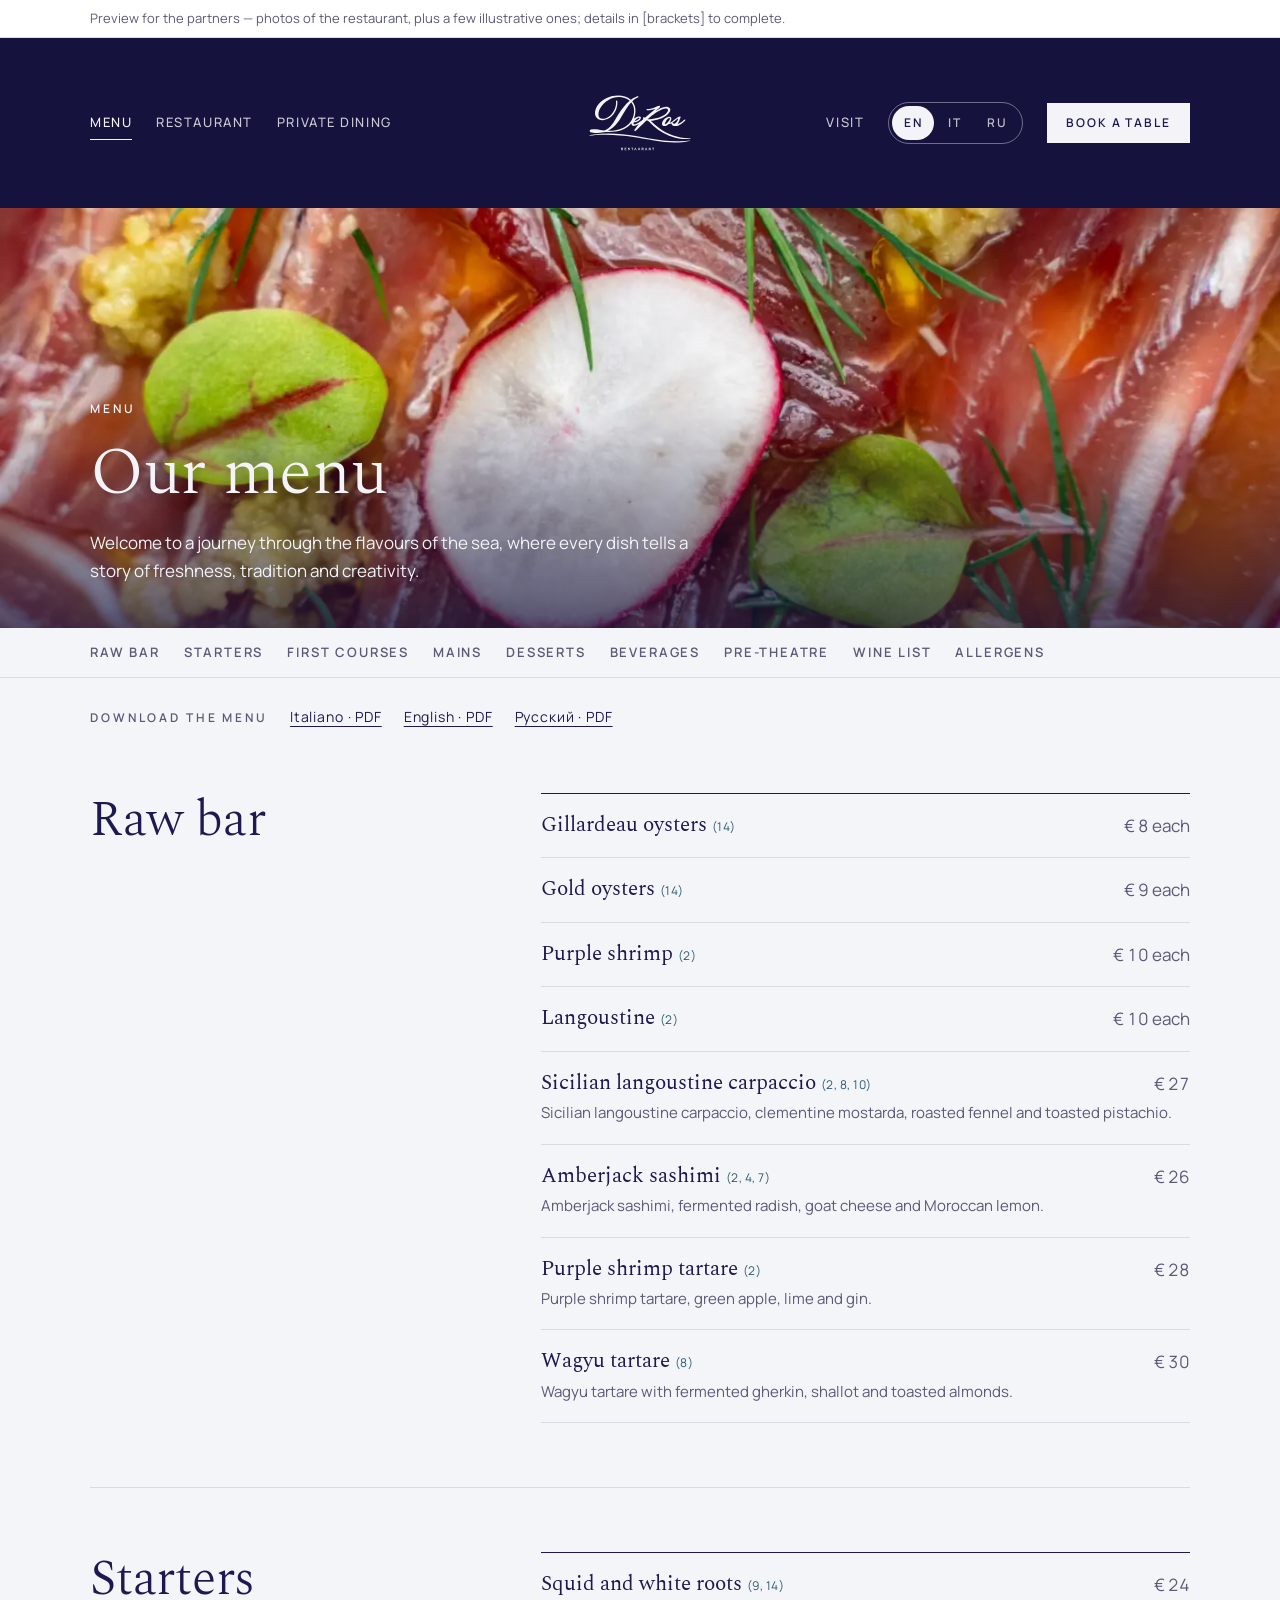
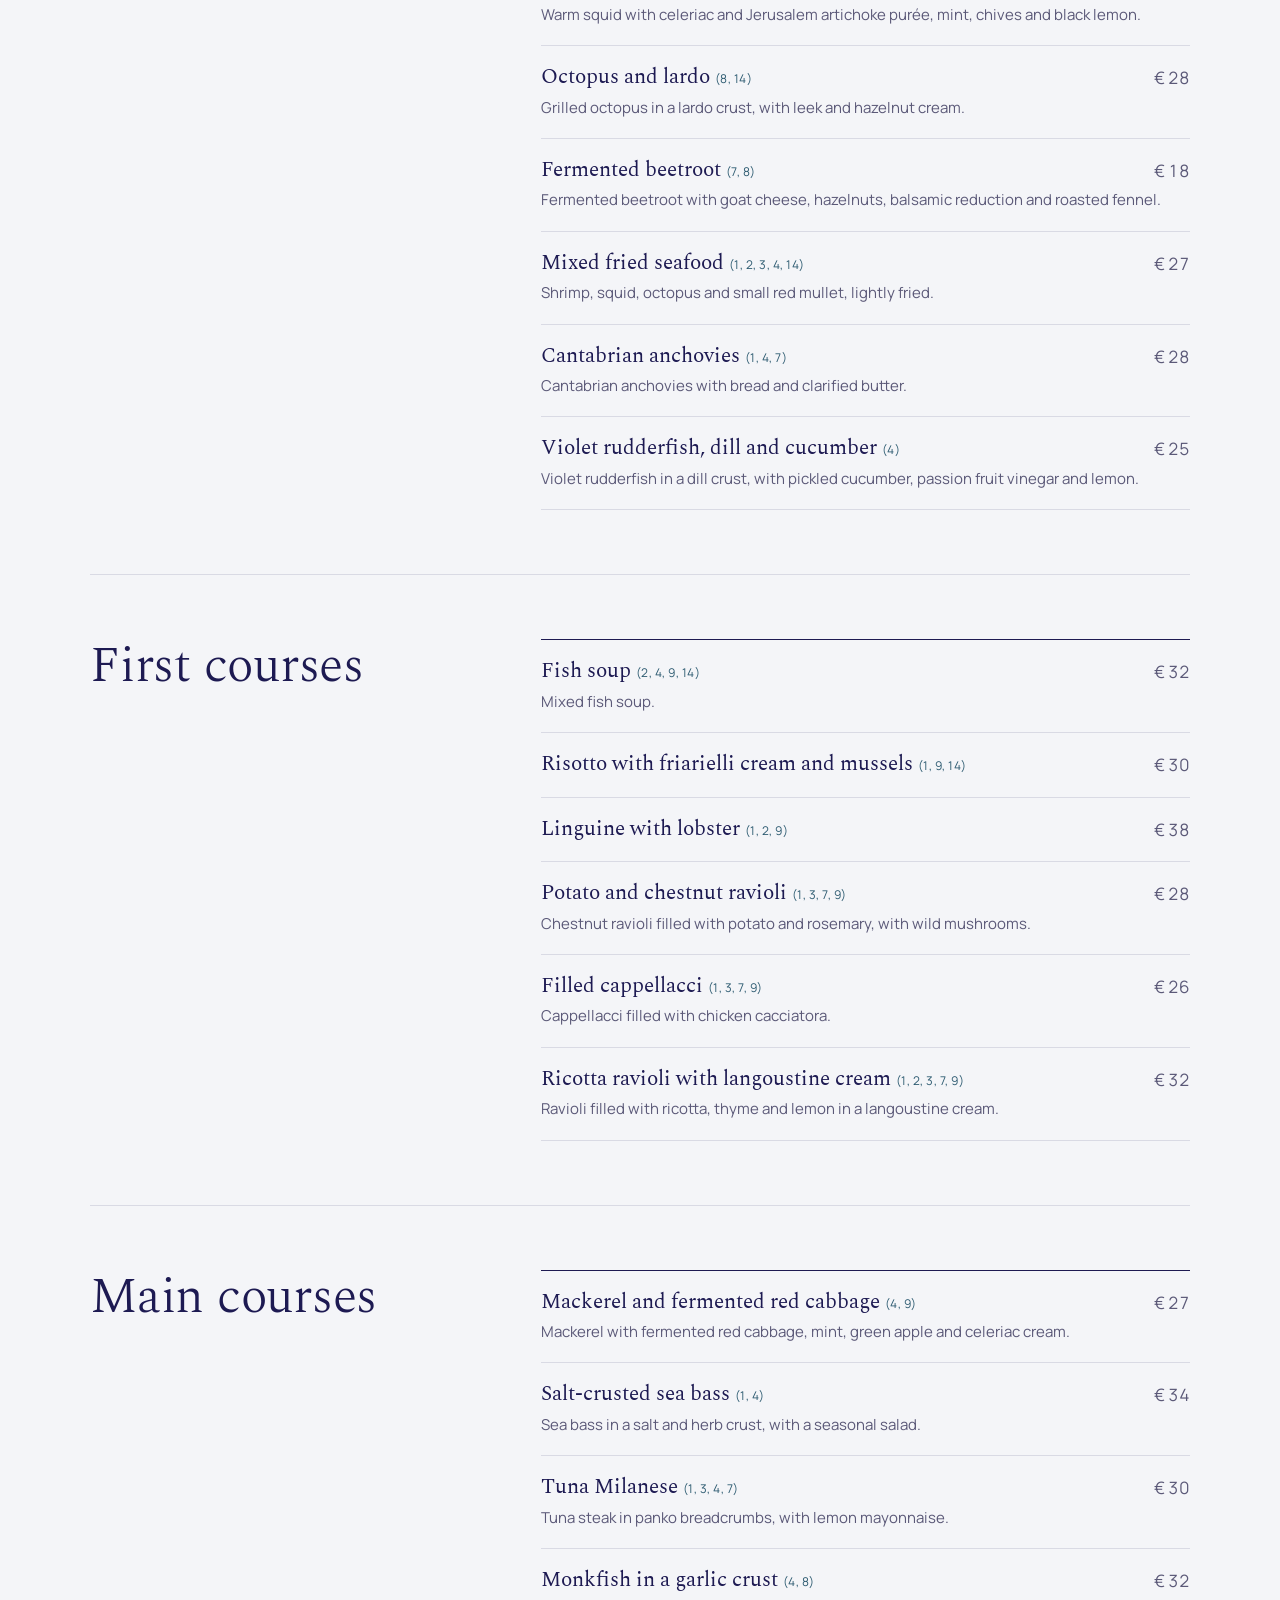
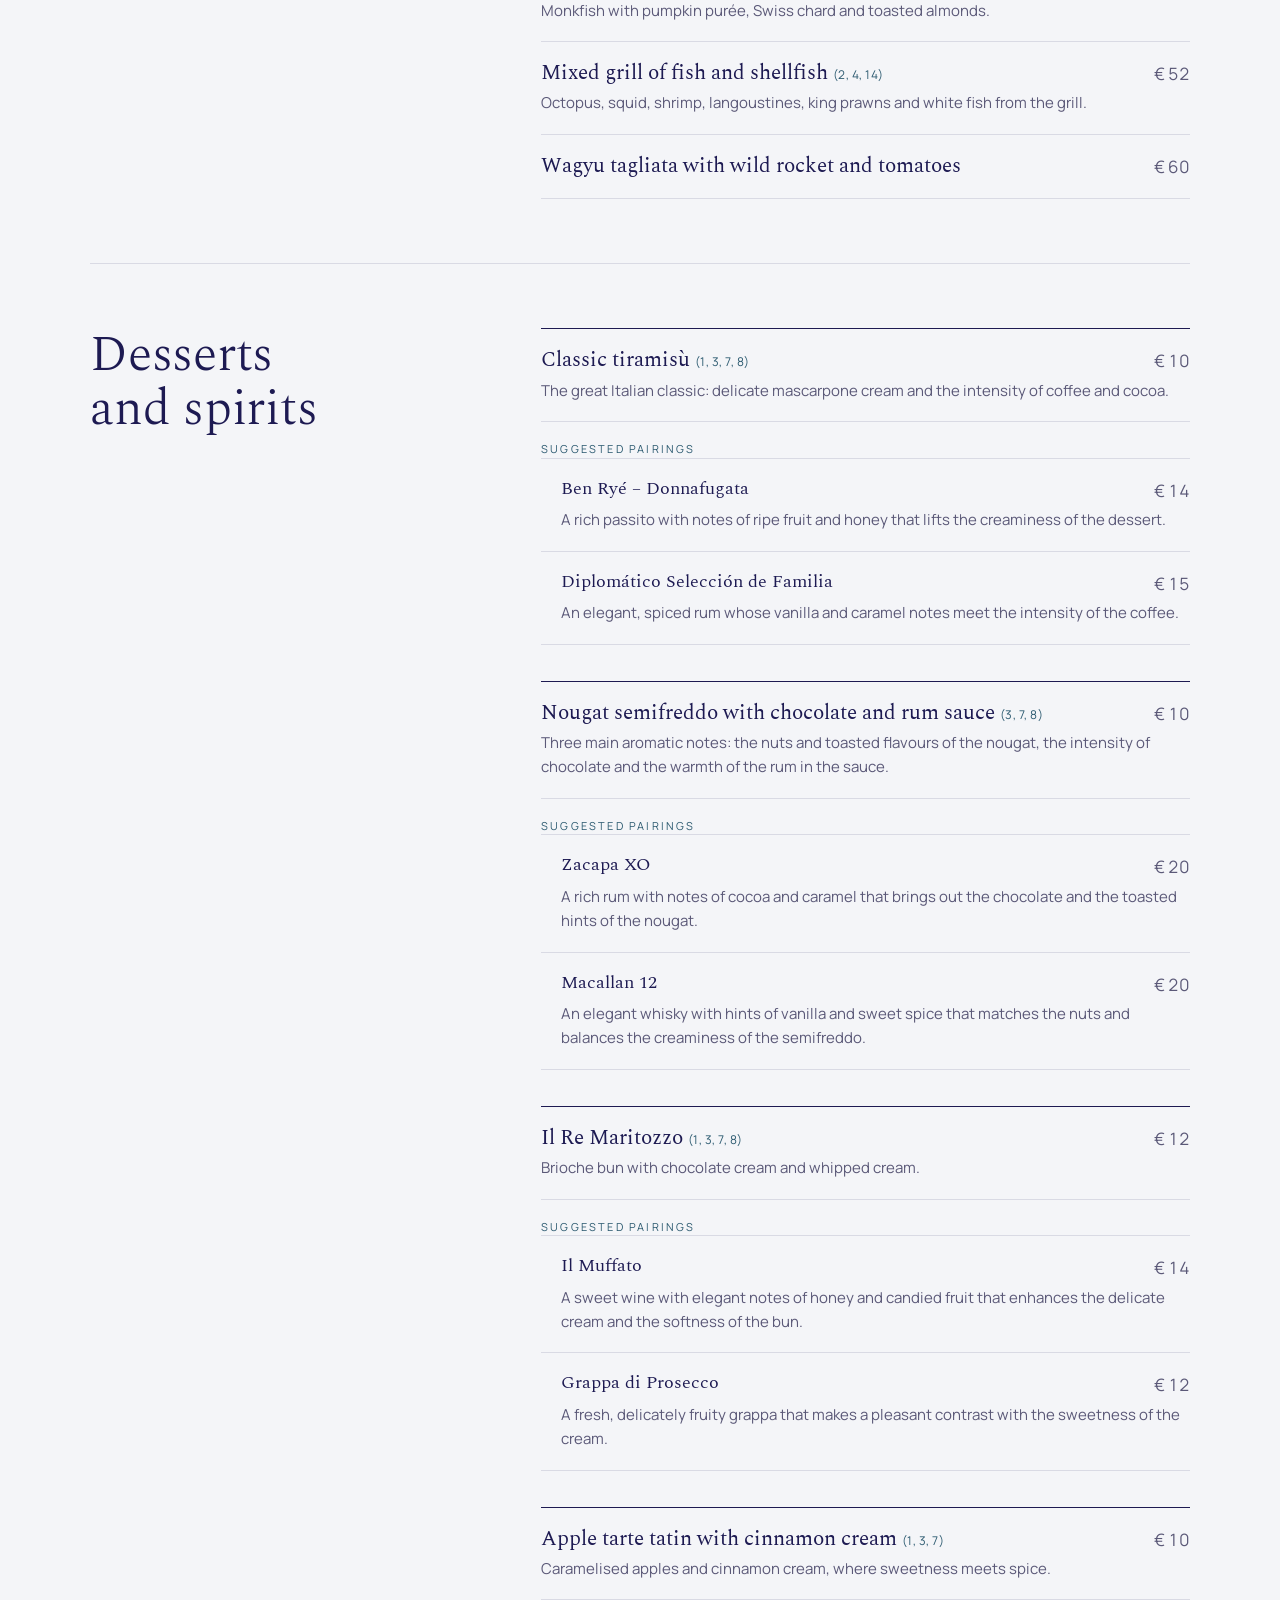
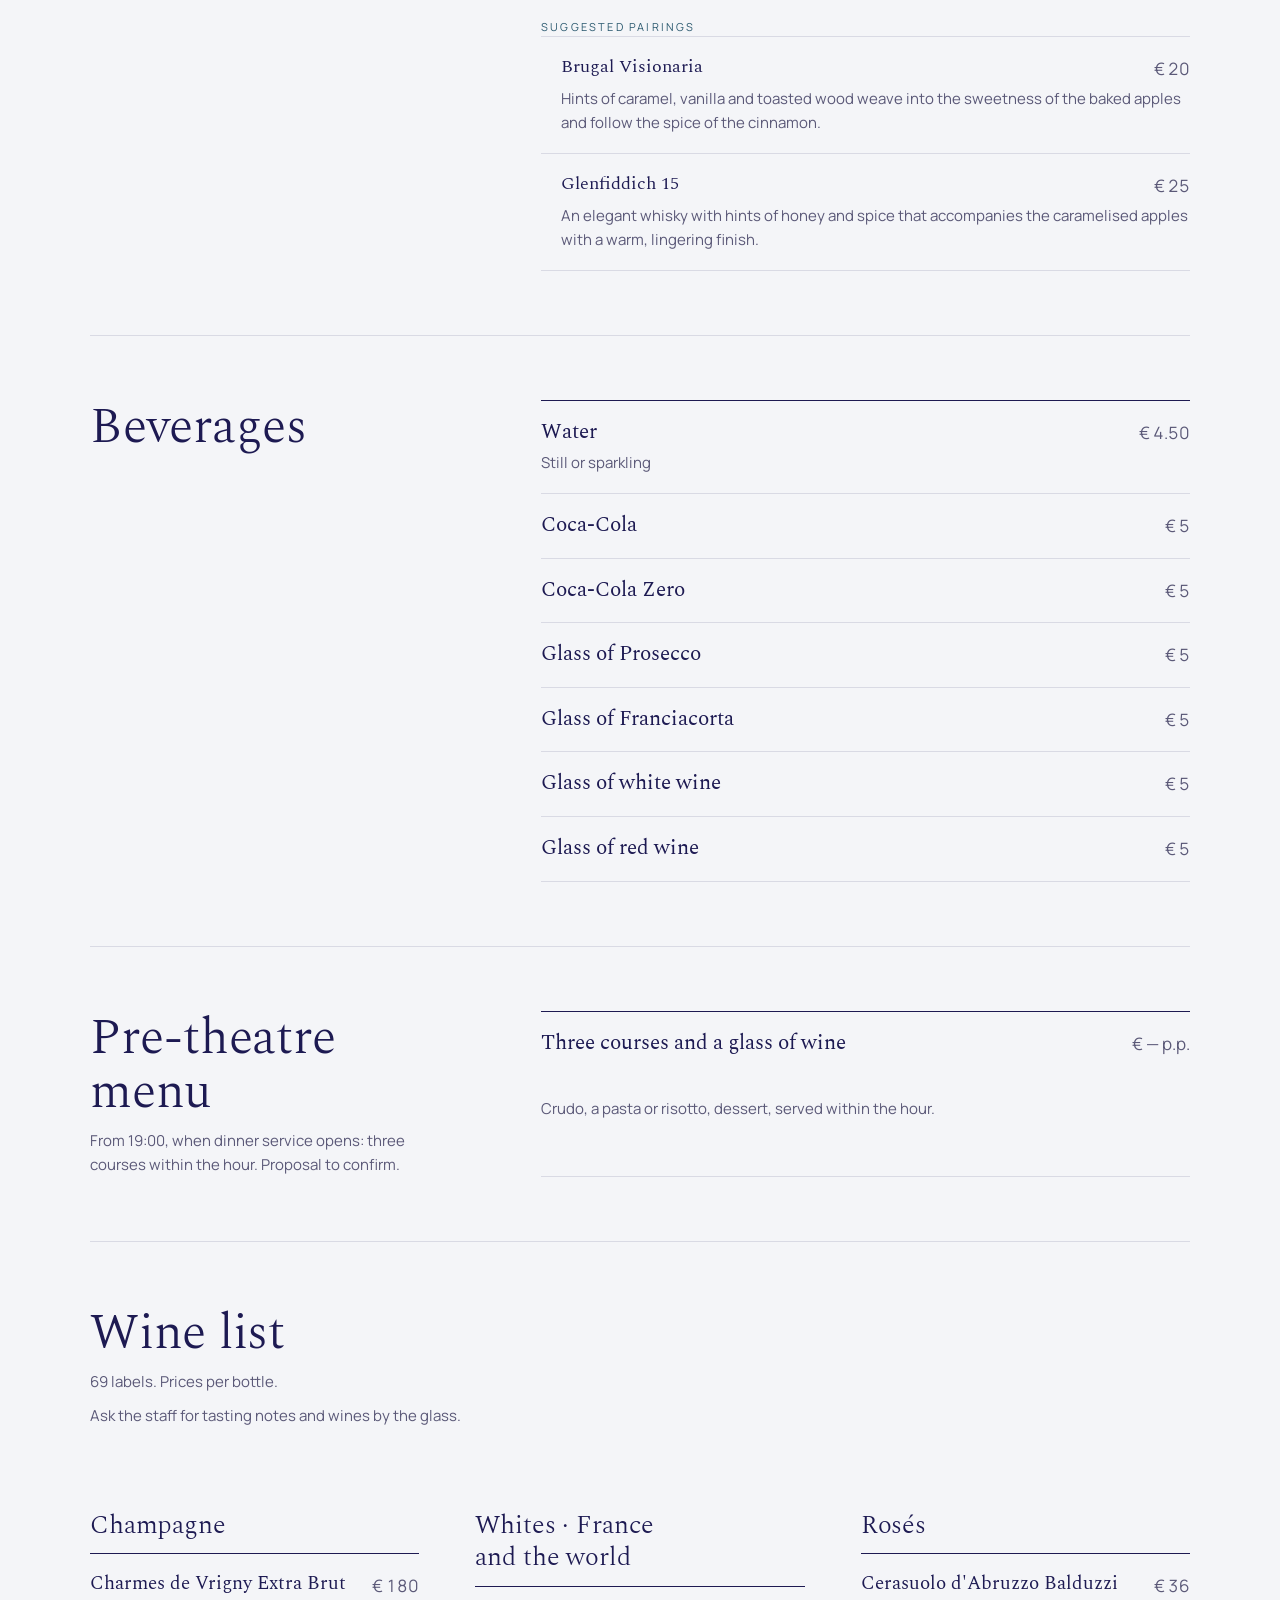
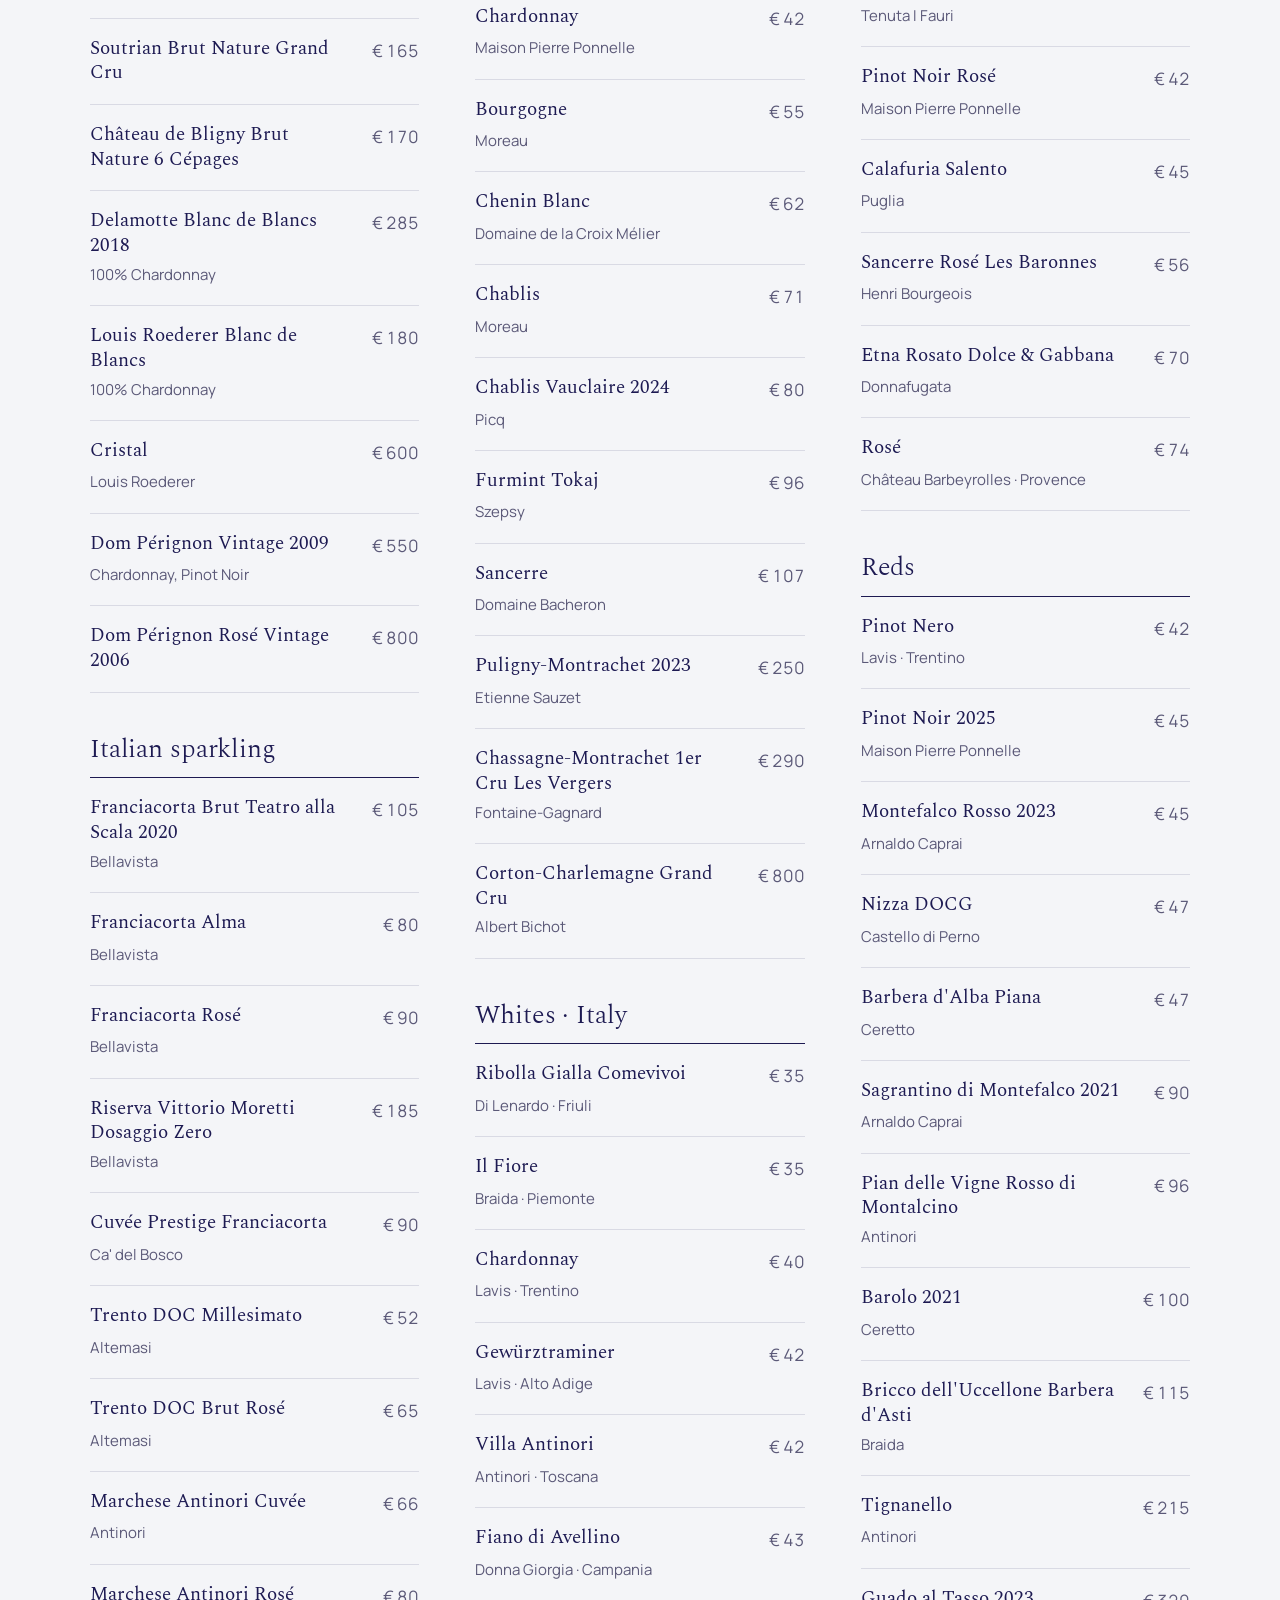
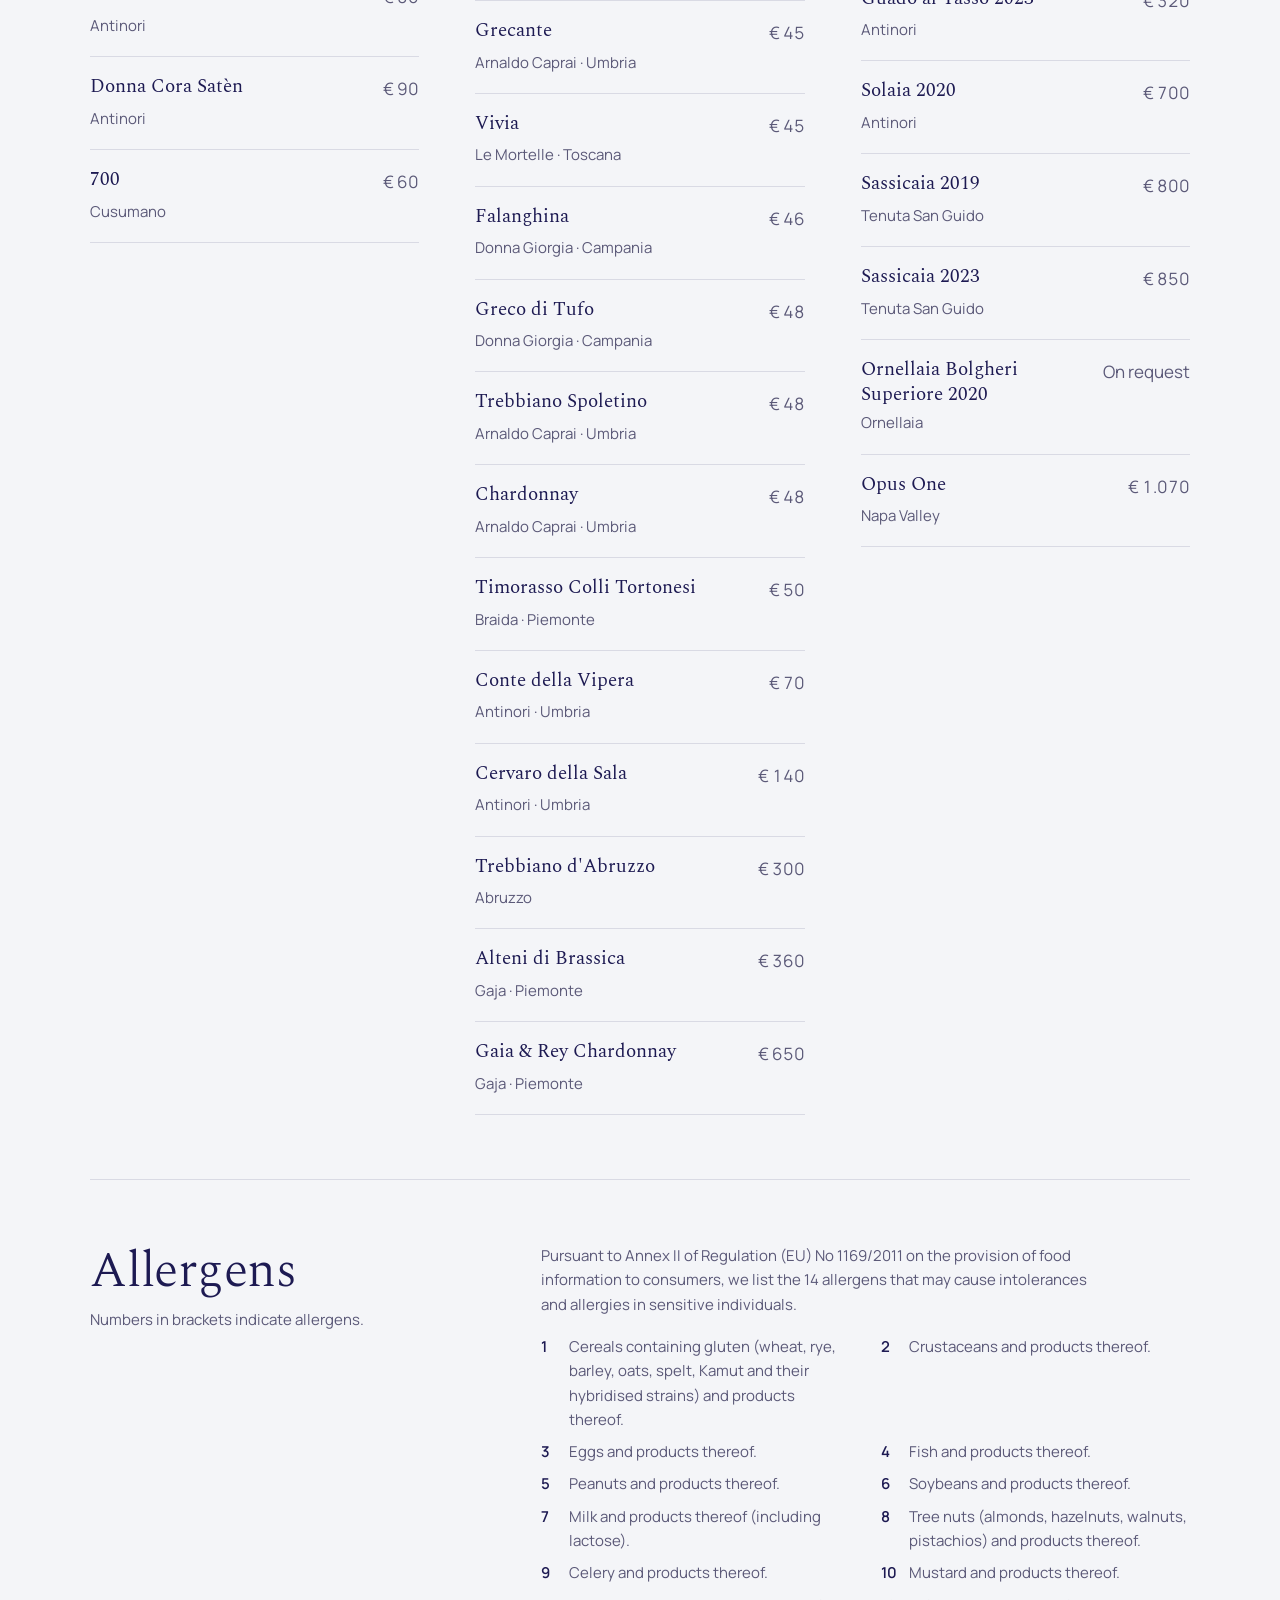
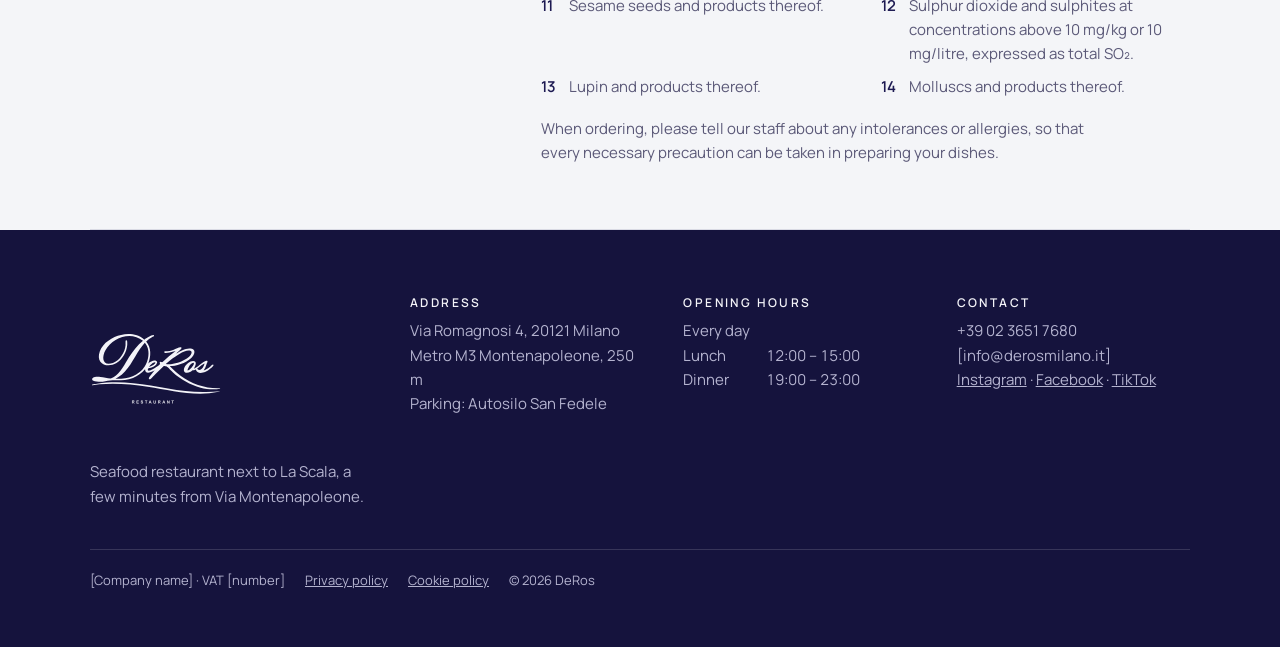
==== commit 474c30d6: "Menu novembre: allergeni validati, legenda secondo Reg. UE 1169/2011, linguina all'astice Co-Authore" ====
--- a/menu.html
+++ b/menu.html
@@ -58,8 +58,8 @@
 <div class="wrap">
   <div class="pdf-links"><span class="label" data-it="Scarica il menu" data-ru="Скачать меню">Download the menu</span>
   <a href="assets/menu/menu-deros-it.pdf" download>Italiano · PDF</a><a href="assets/menu/menu-deros-en.pdf" download>English · PDF</a><a href="assets/menu/menu-deros-ru.pdf" download>Русский · PDF</a></div>
-  <section class="course" id="raw"><div class="intro"><h2 data-it="Cruderìa" data-ru="Сырой бар">Raw bar</h2></div><ul class="dish-list"><li><span class="name"><span data-it="Ostriche Gillardeau" data-ru="Устрицы Gillardeau">Gillardeau oysters</span> <span class="al">(14)</span></span><span class="price" data-it="€ 8 cad." data-ru="€ 8 шт.">€ 8 each</span></li><li><span class="name"><span data-it="Ostriche Gold" data-ru="Устрицы Gold">Gold oysters</span> <span class="al">(14)</span></span><span class="price" data-it="€ 9 cad." data-ru="€ 9 шт.">€ 9 each</span></li><li><span class="name"><span data-it="Gambero viola" data-ru="Фиолетовая креветка">Purple shrimp</span> <span class="al">(2)</span></span><span class="price" data-it="€ 10 cad." data-ru="€ 10 шт.">€ 10 each</span></li><li><span class="name"><span data-it="Scampo" data-ru="Лангустин">Langoustine</span> <span class="al">(2)</span></span><span class="price" data-it="€ 10 cad." data-ru="€ 10 шт.">€ 10 each</span></li><li><span class="name"><span data-it="Carpaccio di scampo di Sicilia" data-ru="Карпаччо из сицилийских лангустинов">Sicilian langoustine carpaccio</span> <span class="al">(2/6/9)</span></span><span class="price" data-it="€ 27" data-ru="€ 27">€ 27</span><span class="desc" data-it="Carpaccio di scampo di Sicilia, mostarda di clementine, finocchio arrosto e pistacchio tostato." data-ru="Карпаччо из сицилийских лангустинов, мостарда из клементинов, запечённый фенхель и обжаренные фисташки.">Sicilian langoustine carpaccio, clementine mostarda, roasted fennel and toasted pistachio.</span></li><li><span class="name"><span data-it="Sashimi di ricciola" data-ru="Сашими из лакедры">Amberjack sashimi</span> <span class="al">(4/5/12/22)</span></span><span class="price" data-it="€ 26" data-ru="€ 26">€ 26</span><span class="desc" data-it="Sashimi di ricciola, ravanello fermentato, caprino e limone marocchino." data-ru="Сашими из лакедры, ферментированный редис, козий сыр и марокканский лимон.">Amberjack sashimi, fermented radish, goat cheese and Moroccan lemon.</span></li><li><span class="name"><span data-it="Tartare di gambero viola" data-ru="Тартар из фиолетовой креветки">Purple shrimp tartare</span> <span class="al">(2/13)</span></span><span class="price" data-it="€ 28" data-ru="€ 28">€ 28</span><span class="desc" data-it="Tartare di gambero viola, mela verde, lime e gin." data-ru="Тартар из фиолетовой креветки, зелёное яблоко, лайм и джин.">Purple shrimp tartare, green apple, lime and gin.</span></li><li><span class="name"><span data-it="Tartare di wagyu" data-ru="Тартар из вагю">Wagyu tartare</span> <span class="al">(6/12/22)</span></span><span class="price" data-it="€ 30" data-ru="€ 30">€ 30</span><span class="desc" data-it="Tartare di wagyu con cetriolino fermentato, scalogno e mandorle tostate." data-ru="Тартар из вагю с ферментированным корнишоном, луком-шалотом и обжаренным миндалём.">Wagyu tartare with fermented gherkin, shallot and toasted almonds.</span></li></ul></section><section class="course" id="starters"><div class="intro"><h2 data-it="Antipasti" data-ru="Закуски">Starters</h2></div><ul class="dish-list"><li><span class="name"><span data-it="Calamaro e radice bianca" data-ru="Кальмар и белые корнеплоды">Squid and white roots</span> <span class="al">(1/14)</span></span><span class="price" data-it="€ 24" data-ru="€ 24">€ 24</span><span class="desc" data-it="Calamaro tiepido con purea di sedano rapa e topinambur, menta, erba cipollina e limone nero." data-ru="Тёплый кальмар с пюре из корня сельдерея и топинамбура, мятой, шнитт-луком и чёрным лимоном.">Warm squid with celeriac and Jerusalem artichoke purée, mint, chives and black lemon.</span></li><li><span class="name"><span data-it="Polpo e lardo" data-ru="Осьминог и лардо">Octopus and lardo</span> <span class="al">(6/12/17/22)</span></span><span class="price" data-it="€ 28" data-ru="€ 28">€ 28</span><span class="desc" data-it="Polpo alla brace in crosta di lardo con crema di porro e nocciole." data-ru="Осьминог на гриле в корочке из лардо с кремом из лука-порея и фундука.">Grilled octopus in a lardo crust, with leek and hazelnut cream.</span></li><li><span class="name"><span data-it="Barbabietola rossa fermentata" data-ru="Ферментированная свёкла">Fermented beetroot</span> <span class="al">(5/6/13/22)</span></span><span class="price" data-it="€ 18" data-ru="€ 18">€ 18</span><span class="desc" data-it="Barbabietola fermentata con caprino, nocciole, riduzione di aceto balsamico e finocchio arrosto." data-ru="Ферментированная свёкла с козьим сыром, фундуком, бальзамической редукцией и запечённым фенхелем.">Fermented beetroot with goat cheese, hazelnuts, balsamic reduction and roasted fennel.</span></li><li><span class="name"><span data-it="Frittura mista di pesce" data-ru="Ассорти морепродуктов во фритюре">Mixed fried seafood</span> <span class="al">(1/2/4/17/19)</span></span><span class="price" data-it="€ 27" data-ru="€ 27">€ 27</span><span class="desc" data-it="Fritto misto di gamberi, calamari, polpo e trigliette." data-ru="Креветки, кальмары, осьминог и мелкая барабулька во фритюре.">Shrimp, squid, octopus and small red mullet, lightly fried.</span></li><li><span class="name"><span data-it="Acciughe del Cantabrico" data-ru="Кантабрийские анчоусы">Cantabrian anchovies</span> <span class="al">(1/4/5/19)</span></span><span class="price" data-it="€ 28" data-ru="€ 28">€ 28</span><span class="desc" data-it="Acciughe del Cantabrico con pane e burro chiarificato." data-ru="Кантабрийские анчоусы с хлебом и топлёным маслом.">Cantabrian anchovies with bread and clarified butter.</span></li><li><span class="name"><span data-it="Centrofolo viola con aneto e cetriolo" data-ru="Центролоф с укропом и огурцом">Violet rudderfish, dill and cucumber</span> <span class="al">(4)</span></span><span class="price" data-it="€ 25" data-ru="€ 25">€ 25</span><span class="desc" data-it="Centrofolo viola in crosta di aneto con cetriolo acido, aceto al frutto della passione e limone." data-ru="Центролоф в укропной корочке с маринованным огурцом, уксусом из маракуйи и лимоном.">Violet rudderfish in a dill crust, with pickled cucumber, passion fruit vinegar and lemon.</span></li></ul></section><section class="course" id="pasta"><div class="intro"><h2 data-it="Primi" data-ru="Первые блюда">First courses</h2></div><ul class="dish-list"><li><span class="name"><span data-it="Zuppa di pesce" data-ru="Рыбный суп">Fish soup</span> <span class="al">(2/4/12/14/22)</span></span><span class="price" data-it="€ 32" data-ru="€ 32">€ 32</span><span class="desc" data-it="Zuppa di pesce misto." data-ru="Суп из разных видов рыбы.">Mixed fish soup.</span></li><li><span class="name"><span data-it="Risotto con crema di friarielli e cozze" data-ru="Ризотто с кремом из фриарьелли и мидиями">Risotto with friarielli cream and mussels</span> <span class="al">(1/5/14/17/22)</span></span><span class="price" data-it="€ 30" data-ru="€ 30">€ 30</span></li><li><span class="name"><span data-it="Paccheri all&#x27;astice" data-ru="Паккери с омаром">Paccheri with lobster</span> <span class="al">(1/2/3/7/12)</span></span><span class="price" data-it="€ 38" data-ru="€ 38">€ 38</span></li><li><span class="name"><span data-it="Ravioli patate e castagne" data-ru="Равиоли с картофелем и каштанами">Potato and chestnut ravioli</span> <span class="al">(1/3/5/13/14/24)</span></span><span class="price" data-it="€ 28" data-ru="€ 28">€ 28</span><span class="desc" data-it="Ravioli di castagna ripieni di patate e rosmarino ai funghi selvatici." data-ru="Каштановые равиоли с начинкой из картофеля и розмарина, с лесными грибами.">Chestnut ravioli filled with potato and rosemary, with wild mushrooms.</span></li><li><span class="name"><span data-it="Cappellacci ripieni" data-ru="Каппеллаччи с начинкой">Filled cappellacci</span> <span class="al">(1/3/5/12/13/14/15/16/19/22)</span></span><span class="price" data-it="€ 26" data-ru="€ 26">€ 26</span><span class="desc" data-it="Cappellacci ripieni di pollo alla cacciatora." data-ru="Каппеллаччи с начинкой из курицы по-охотничьи («каччатора»).">Cappellacci filled with chicken cacciatora.</span></li><li><span class="name"><span data-it="Ravioli con ricotta e crema di scampi" data-ru="Равиоли с рикоттой в креме из лангустинов">Ricotta ravioli with langoustine cream</span> <span class="al">(1/2/3/5/12/13/14/16/22)</span></span><span class="price" data-it="€ 32" data-ru="€ 32">€ 32</span><span class="desc" data-it="Ravioli ripieni di ricotta, timo e limone in crema di scampi." data-ru="Равиоли с рикоттой, тимьяном и лимоном в креме из лангустинов.">Ravioli filled with ricotta, thyme and lemon in a langoustine cream.</span></li></ul></section><section class="course" id="mains"><div class="intro"><h2 data-it="Secondi" data-ru="Основные блюда">Main courses</h2></div><ul class="dish-list"><li><span class="name"><span data-it="Sgombro con piselli e cavolo rosso" data-ru="Скумбрия с горошком и красной капустой">Mackerel with peas and red cabbage</span> <span class="al">(4/12)</span></span><span class="price" data-it="€ 27" data-ru="€ 27">€ 27</span><span class="desc" data-it="Sgombro con cavolo rosso fermentato, menta e mela verde e crema di sedano rapa." data-ru="Скумбрия с ферментированной красной капустой, мятой, зелёным яблоком и кремом из корня сельдерея.">Mackerel with fermented red cabbage, mint, green apple and celeriac cream.</span></li><li><span class="name"><span data-it="Branzino in crosta di sale" data-ru="Сибас в соляной корочке">Salt-crusted sea bass</span> <span class="al">(1/3/4)</span></span><span class="price" data-it="€ 34" data-ru="€ 34">€ 34</span><span class="desc" data-it="Branzino in crosta di sale e erbe con insalata di stagione." data-ru="Сибас в корочке из соли и трав с сезонным салатом.">Sea bass in a salt and herb crust, with a seasonal salad.</span></li><li><span class="name"><span data-it="Tonno alla milanese" data-ru="Тунец по-милански">Tuna Milanese</span> <span class="al">(1/3/4/5/19)</span></span><span class="price" data-it="€ 30" data-ru="€ 30">€ 30</span><span class="desc" data-it="Trancio di tonno in pane panko servito con maionese al limone." data-ru="Стейк тунца в панировке панко с лимонным майонезом.">Tuna steak in panko breadcrumbs, with lemon mayonnaise.</span></li><li><span class="name"><span data-it="Coda di rospo in crosta di aglio" data-ru="Морской чёрт в чесночной корочке">Monkfish in a garlic crust</span> <span class="al">(4/6/22)</span></span><span class="price" data-it="€ 32" data-ru="€ 32">€ 32</span><span class="desc" data-it="Coda di rospo con purea di zucca, bieta e mandorle tostate." data-ru="Морской чёрт с тыквенным пюре, мангольдом и обжаренным миндалём.">Monkfish with pumpkin purée, Swiss chard and toasted almonds.</span></li><li><span class="name"><span data-it="Grigliata di pesce" data-ru="Рыба и морепродукты на гриле">Mixed grill of fish and shellfish</span> <span class="al">(2/4/12)</span></span><span class="price" data-it="€ 52" data-ru="€ 52">€ 52</span><span class="desc" data-it="Grigliata di pesce con polpi, calamari, gamberi, scampi, mazzancolle e pesce bianco." data-ru="Осьминог, кальмары, креветки, лангустины, королевские креветки и белая рыба на гриле.">Octopus, squid, shrimp, langoustines, king prawns and white fish from the grill.</span></li><li><span class="name"><span data-it="Tagliata di wagyu con rucola selvatica e pomodori" data-ru="Тальята из вагю с дикой рукколой и томатами">Wagyu tagliata with wild rocket and tomatoes</span> <span class="al">(7/12)</span></span><span class="price" data-it="€ 60" data-ru="€ 60">€ 60</span></li></ul></section>
-  <section class="course" id="desserts"><div class="intro"><h2 data-it="Dolci e distillati" data-ru="Десерты и крепкие напитки">Desserts and spirits</h2></div><div><div class="dessert-block"><ul class="dish-list"><li><span class="name"><span data-it="Tiramisù" data-ru="Тирамису">Tiramisù</span></span><span class="price" data-it="€ 10" data-ru="€ 10">€ 10</span><span class="desc" data-it="Il grande classico italiano, tra la delicatezza della crema al mascarpone e l&#x27;intensità del caffè e del cacao." data-ru="Великая итальянская классика: нежный крем из маскарпоне и насыщенный вкус кофе и какао.">The great Italian classic: delicate mascarpone cream and the intensity of coffee and cocoa.</span></li></ul><p class="pair-label" data-it="Abbinamenti consigliati" data-ru="Рекомендуемые сочетания">Suggested pairings</p><ul class="dish-list pairs"><li><span class="name"><span data-it="Ben Ryé – Donnafugata" data-ru="Ben Ryé – Donnafugata">Ben Ryé – Donnafugata</span></span><span class="price" data-it="€ 14" data-ru="€ 14">€ 14</span><span class="desc" data-it="Un passito avvolgente, dalle note di frutta matura e miele, che esalta la cremosità del dessert." data-ru="Насыщенное вино пассито с нотами спелых фруктов и мёда, подчёркивающее кремовость десерта.">A rich passito with notes of ripe fruit and honey that lifts the creaminess of the dessert.</span></li><li><span class="name"><span data-it="Diplomático Selección de Familia" data-ru="Diplomático Selección de Familia">Diplomático Selección de Familia</span></span><span class="price" data-it="€ 15" data-ru="€ 15">€ 15</span><span class="desc" data-it="Un rum elegante e speziato, le cui note di vaniglia e caramello incontrano l&#x27;intensità del caffè." data-ru="Элегантный пряный ром, чьи ноты ванили и карамели встречаются с насыщенностью кофе.">An elegant, spiced rum whose vanilla and caramel notes meet the intensity of the coffee.</span></li></ul></div><div class="dessert-block"><ul class="dish-list"><li><span class="name"><span data-it="Semifreddo al torroncino con salsa al cioccolato e rum" data-ru="Семифреддо с нугой и шоколадно-ромовым соусом">Nougat semifreddo with chocolate and rum sauce</span></span><span class="price" data-it="€ 10" data-ru="€ 10">€ 10</span><span class="desc" data-it="Questo dessert presenta tre componenti aromatiche principali: la frutta secca e le note tostate del torroncino, l&#x27;intensità del cioccolato e il carattere caldo del rum presente nella salsa." data-ru="Три главных аромата: орехи и обжаренные ноты нуги, насыщенный шоколад и тёплый характер рома в соусе.">Three main aromatic notes: the nuts and toasted flavours of the nougat, the intensity of chocolate and the warmth of the rum in the sauce.</span></li></ul><p class="pair-label" data-it="Abbinamenti consigliati" data-ru="Рекомендуемые сочетания">Suggested pairings</p><ul class="dish-list pairs"><li><span class="name"><span data-it="Zacapa XO" data-ru="Zacapa XO">Zacapa XO</span></span><span class="price" data-it="€ 20" data-ru="€ 20">€ 20</span><span class="desc" data-it="Un rum avvolgente, dalle note di cacao e caramello, che esalta la ricchezza del cioccolato e le sfumature tostate del torroncino." data-ru="Насыщенный ром с нотами какао и карамели, раскрывающий шоколад и обжаренные оттенки нуги.">A rich rum with notes of cocoa and caramel that brings out the chocolate and the toasted hints of the nougat.</span></li><li><span class="name"><span data-it="Macallan 12" data-ru="Macallan 12">Macallan 12</span></span><span class="price" data-it="€ 20" data-ru="€ 20">€ 20</span><span class="desc" data-it="Un whisky elegante, dalle sfumature di vaniglia e spezie dolci, che accompagna la frutta secca e bilancia la cremosità del semifreddo." data-ru="Элегантный виски с оттенками ванили и сладких пряностей, который сочетается с орехами и уравновешивает кремовость семифреддо.">An elegant whisky with hints of vanilla and sweet spice that matches the nuts and balances the creaminess of the semifreddo.</span></li></ul></div><div class="dessert-block"><ul class="dish-list"><li><span class="name"><span data-it="Il Re Maritozzo" data-ru="Il Re Maritozzo">Il Re Maritozzo</span></span><span class="price" data-it="€ 12" data-ru="€ 12">€ 12</span><span class="desc" data-it="Soft brioche bun filled with whipped cream." data-ru="Мягкая бриошь с начинкой из взбитых сливок.">Soft brioche bun filled with whipped cream.</span></li></ul><p class="pair-label" data-it="Abbinamenti consigliati" data-ru="Рекомендуемые сочетания">Suggested pairings</p><ul class="dish-list pairs"><li><span class="name"><span data-it="Il Muffato" data-ru="Il Muffato">Il Muffato</span></span><span class="price" data-it="€ 14" data-ru="€ 14">€ 14</span><span class="desc" data-it="Un vino dolce dalle eleganti note di miele e frutta candita, che valorizza la delicatezza della panna e la sofficità del maritozzo." data-ru="Десертное вино с элегантными нотами мёда и цукатов, подчёркивающее нежность сливок и мягкость булочки.">A sweet wine with elegant notes of honey and candied fruit that enhances the delicate cream and the softness of the bun.</span></li><li><span class="name"><span data-it="Grappa di Prosecco" data-ru="Граппа из просекко">Grappa di Prosecco</span></span><span class="price" data-it="€ 12" data-ru="€ 12">€ 12</span><span class="desc" data-it="Una grappa dal carattere fresco e delicatamente fruttato, che crea un piacevole contrasto con la dolcezza della panna." data-ru="Свежая, деликатно фруктовая граппа, приятно контрастирующая со сладостью сливок.">A fresh, delicately fruity grappa that makes a pleasant contrast with the sweetness of the cream.</span></li></ul></div><div class="dessert-block"><ul class="dish-list"><li><span class="name"><span data-it="Tarte Tatin di mele con crema alla cannella" data-ru="Яблочный тарт татен с коричным кремом">Apple tarte tatin with cinnamon cream</span></span><span class="price" data-it="€ 10" data-ru="€ 10">€ 10</span><span class="desc" data-it="Mele caramellate e crema alla cannella, in un incontro di dolcezza e note speziate." data-ru="Карамелизированные яблоки и коричный крем — встреча сладости и пряных нот.">Caramelised apples and cinnamon cream, where sweetness meets spice.</span></li></ul><p class="pair-label" data-it="Abbinamenti consigliati" data-ru="Рекомендуемые сочетания">Suggested pairings</p><ul class="dish-list pairs"><li><span class="name"><span data-it="Brugal Visionaria" data-ru="Brugal Visionaria">Brugal Visionaria</span></span><span class="price" data-it="€ 20" data-ru="€ 20">€ 20</span><span class="desc" data-it="Le sfumature di caramello, vaniglia e legno tostato si intrecciano con la dolcezza delle mele cotte, accompagnando le note speziate della cannella." data-ru="Оттенки карамели, ванили и обжаренного дерева переплетаются со сладостью печёных яблок и сопровождают пряность корицы.">Hints of caramel, vanilla and toasted wood weave into the sweetness of the baked apples and follow the spice of the cinnamon.</span></li><li><span class="name"><span data-it="Glenfiddich 15" data-ru="Glenfiddich 15">Glenfiddich 15</span></span><span class="price" data-it="€ 25" data-ru="€ 25">€ 25</span><span class="desc" data-it="Un whisky elegante, dalle sfumature di miele e spezie, che accompagna le mele caramellate con un finale caldo e persistente." data-ru="Элегантный виски с оттенками мёда и пряностей, сопровождающий карамелизированные яблоки тёплым долгим послевкусием.">An elegant whisky with hints of honey and spice that accompanies the caramelised apples with a warm, lingering finish.</span></li></ul></div></div></section>
+  <section class="course" id="raw"><div class="intro"><h2 data-it="Cruderìa" data-ru="Сырой бар">Raw bar</h2></div><ul class="dish-list"><li><span class="name"><span data-it="Ostriche Gillardeau" data-ru="Устрицы Gillardeau">Gillardeau oysters</span> <span class="al">(14)</span></span><span class="price" data-it="€ 8 cad." data-ru="€ 8 шт.">€ 8 each</span></li><li><span class="name"><span data-it="Ostriche Gold" data-ru="Устрицы Gold">Gold oysters</span> <span class="al">(14)</span></span><span class="price" data-it="€ 9 cad." data-ru="€ 9 шт.">€ 9 each</span></li><li><span class="name"><span data-it="Gambero viola" data-ru="Фиолетовая креветка">Purple shrimp</span> <span class="al">(2)</span></span><span class="price" data-it="€ 10 cad." data-ru="€ 10 шт.">€ 10 each</span></li><li><span class="name"><span data-it="Scampo" data-ru="Лангустин">Langoustine</span> <span class="al">(2)</span></span><span class="price" data-it="€ 10 cad." data-ru="€ 10 шт.">€ 10 each</span></li><li><span class="name"><span data-it="Carpaccio di scampo di Sicilia" data-ru="Карпаччо из сицилийских лангустинов">Sicilian langoustine carpaccio</span> <span class="al">(2, 8, 10)</span></span><span class="price" data-it="€ 27" data-ru="€ 27">€ 27</span><span class="desc" data-it="Carpaccio di scampo di Sicilia, mostarda di clementine, finocchio arrosto e pistacchio tostato." data-ru="Карпаччо из сицилийских лангустинов, мостарда из клементинов, запечённый фенхель и обжаренные фисташки.">Sicilian langoustine carpaccio, clementine mostarda, roasted fennel and toasted pistachio.</span></li><li><span class="name"><span data-it="Sashimi di ricciola" data-ru="Сашими из лакедры">Amberjack sashimi</span> <span class="al">(2, 4, 7)</span></span><span class="price" data-it="€ 26" data-ru="€ 26">€ 26</span><span class="desc" data-it="Sashimi di ricciola, ravanello fermentato, caprino e limone marocchino." data-ru="Сашими из лакедры, ферментированный редис, козий сыр и марокканский лимон.">Amberjack sashimi, fermented radish, goat cheese and Moroccan lemon.</span></li><li><span class="name"><span data-it="Tartare di gambero viola" data-ru="Тартар из фиолетовой креветки">Purple shrimp tartare</span> <span class="al">(2)</span></span><span class="price" data-it="€ 28" data-ru="€ 28">€ 28</span><span class="desc" data-it="Tartare di gambero viola, mela verde, lime e gin." data-ru="Тартар из фиолетовой креветки, зелёное яблоко, лайм и джин.">Purple shrimp tartare, green apple, lime and gin.</span></li><li><span class="name"><span data-it="Tartare di wagyu" data-ru="Тартар из вагю">Wagyu tartare</span> <span class="al">(8)</span></span><span class="price" data-it="€ 30" data-ru="€ 30">€ 30</span><span class="desc" data-it="Tartare di wagyu con cetriolino fermentato, scalogno e mandorle tostate." data-ru="Тартар из вагю с ферментированным корнишоном, луком-шалотом и обжаренным миндалём.">Wagyu tartare with fermented gherkin, shallot and toasted almonds.</span></li></ul></section><section class="course" id="starters"><div class="intro"><h2 data-it="Antipasti" data-ru="Закуски">Starters</h2></div><ul class="dish-list"><li><span class="name"><span data-it="Calamaro e radice bianca" data-ru="Кальмар и белые корнеплоды">Squid and white roots</span> <span class="al">(9, 14)</span></span><span class="price" data-it="€ 24" data-ru="€ 24">€ 24</span><span class="desc" data-it="Calamaro tiepido con purea di sedano rapa e topinambur, menta, erba cipollina e limone nero." data-ru="Тёплый кальмар с пюре из корня сельдерея и топинамбура, мятой, шнитт-луком и чёрным лимоном.">Warm squid with celeriac and Jerusalem artichoke purée, mint, chives and black lemon.</span></li><li><span class="name"><span data-it="Polpo e lardo" data-ru="Осьминог и лардо">Octopus and lardo</span> <span class="al">(8, 14)</span></span><span class="price" data-it="€ 28" data-ru="€ 28">€ 28</span><span class="desc" data-it="Polpo alla brace in crosta di lardo con crema di porro e nocciole." data-ru="Осьминог на гриле в корочке из лардо с кремом из лука-порея и фундука.">Grilled octopus in a lardo crust, with leek and hazelnut cream.</span></li><li><span class="name"><span data-it="Barbabietola rossa fermentata" data-ru="Ферментированная свёкла">Fermented beetroot</span> <span class="al">(7, 8)</span></span><span class="price" data-it="€ 18" data-ru="€ 18">€ 18</span><span class="desc" data-it="Barbabietola fermentata con caprino, nocciole, riduzione di aceto balsamico e finocchio arrosto." data-ru="Ферментированная свёкла с козьим сыром, фундуком, бальзамической редукцией и запечённым фенхелем.">Fermented beetroot with goat cheese, hazelnuts, balsamic reduction and roasted fennel.</span></li><li><span class="name"><span data-it="Frittura mista di pesce" data-ru="Ассорти морепродуктов во фритюре">Mixed fried seafood</span> <span class="al">(1, 2, 3, 4, 14)</span></span><span class="price" data-it="€ 27" data-ru="€ 27">€ 27</span><span class="desc" data-it="Fritto misto di gamberi, calamari, polpo e trigliette." data-ru="Креветки, кальмары, осьминог и мелкая барабулька во фритюре.">Shrimp, squid, octopus and small red mullet, lightly fried.</span></li><li><span class="name"><span data-it="Acciughe del Cantabrico" data-ru="Кантабрийские анчоусы">Cantabrian anchovies</span> <span class="al">(1, 4, 7)</span></span><span class="price" data-it="€ 28" data-ru="€ 28">€ 28</span><span class="desc" data-it="Acciughe del Cantabrico con pane e burro chiarificato." data-ru="Кантабрийские анчоусы с хлебом и топлёным маслом.">Cantabrian anchovies with bread and clarified butter.</span></li><li><span class="name"><span data-it="Centrofolo viola con aneto e cetriolo" data-ru="Центролоф с укропом и огурцом">Violet rudderfish, dill and cucumber</span> <span class="al">(4)</span></span><span class="price" data-it="€ 25" data-ru="€ 25">€ 25</span><span class="desc" data-it="Centrofolo viola in crosta di aneto con cetriolo acido, aceto al frutto della passione e limone." data-ru="Центролоф в укропной корочке с маринованным огурцом, уксусом из маракуйи и лимоном.">Violet rudderfish in a dill crust, with pickled cucumber, passion fruit vinegar and lemon.</span></li></ul></section><section class="course" id="pasta"><div class="intro"><h2 data-it="Primi" data-ru="Первые блюда">First courses</h2></div><ul class="dish-list"><li><span class="name"><span data-it="Zuppa di pesce" data-ru="Рыбный суп">Fish soup</span> <span class="al">(2, 4, 9, 14)</span></span><span class="price" data-it="€ 32" data-ru="€ 32">€ 32</span><span class="desc" data-it="Zuppa di pesce misto." data-ru="Суп из разных видов рыбы.">Mixed fish soup.</span></li><li><span class="name"><span data-it="Risotto con crema di friarielli e cozze" data-ru="Ризотто с кремом из фриарьелли и мидиями">Risotto with friarielli cream and mussels</span> <span class="al">(1, 9, 14)</span></span><span class="price" data-it="€ 30" data-ru="€ 30">€ 30</span></li><li><span class="name"><span data-it="Linguina all&#x27;astice" data-ru="Лингвине с омаром">Linguine with lobster</span> <span class="al">(1, 2, 9)</span></span><span class="price" data-it="€ 38" data-ru="€ 38">€ 38</span></li><li><span class="name"><span data-it="Ravioli patate e castagne" data-ru="Равиоли с картофелем и каштанами">Potato and chestnut ravioli</span> <span class="al">(1, 3, 7, 9)</span></span><span class="price" data-it="€ 28" data-ru="€ 28">€ 28</span><span class="desc" data-it="Ravioli di castagna ripieni di patate e rosmarino ai funghi selvatici." data-ru="Каштановые равиоли с начинкой из картофеля и розмарина, с лесными грибами.">Chestnut ravioli filled with potato and rosemary, with wild mushrooms.</span></li><li><span class="name"><span data-it="Cappellacci ripieni" data-ru="Каппеллаччи с начинкой">Filled cappellacci</span> <span class="al">(1, 3, 7, 9)</span></span><span class="price" data-it="€ 26" data-ru="€ 26">€ 26</span><span class="desc" data-it="Cappellacci ripieni di pollo alla cacciatora." data-ru="Каппеллаччи с начинкой из курицы по-охотничьи («каччатора»).">Cappellacci filled with chicken cacciatora.</span></li><li><span class="name"><span data-it="Ravioli con ricotta e crema di scampi" data-ru="Равиоли с рикоттой в креме из лангустинов">Ricotta ravioli with langoustine cream</span> <span class="al">(1, 2, 3, 7, 9)</span></span><span class="price" data-it="€ 32" data-ru="€ 32">€ 32</span><span class="desc" data-it="Ravioli ripieni di ricotta, timo e limone in crema di scampi." data-ru="Равиоли с рикоттой, тимьяном и лимоном в креме из лангустинов.">Ravioli filled with ricotta, thyme and lemon in a langoustine cream.</span></li></ul></section><section class="course" id="mains"><div class="intro"><h2 data-it="Secondi" data-ru="Основные блюда">Main courses</h2></div><ul class="dish-list"><li><span class="name"><span data-it="Sgombro e cavolo rosso fermentato" data-ru="Скумбрия и ферментированная красная капуста">Mackerel and fermented red cabbage</span> <span class="al">(4, 9)</span></span><span class="price" data-it="€ 27" data-ru="€ 27">€ 27</span><span class="desc" data-it="Sgombro con cavolo rosso fermentato, menta e mela verde e crema di sedano rapa." data-ru="Скумбрия с ферментированной красной капустой, мятой, зелёным яблоком и кремом из корня сельдерея.">Mackerel with fermented red cabbage, mint, green apple and celeriac cream.</span></li><li><span class="name"><span data-it="Branzino in crosta di sale" data-ru="Сибас в соляной корочке">Salt-crusted sea bass</span> <span class="al">(1, 4)</span></span><span class="price" data-it="€ 34" data-ru="€ 34">€ 34</span><span class="desc" data-it="Branzino in crosta di sale e erbe con insalata di stagione." data-ru="Сибас в корочке из соли и трав с сезонным салатом.">Sea bass in a salt and herb crust, with a seasonal salad.</span></li><li><span class="name"><span data-it="Tonno alla milanese" data-ru="Тунец по-милански">Tuna Milanese</span> <span class="al">(1, 3, 4, 7)</span></span><span class="price" data-it="€ 30" data-ru="€ 30">€ 30</span><span class="desc" data-it="Trancio di tonno in pane panko servito con maionese al limone." data-ru="Стейк тунца в панировке панко с лимонным майонезом.">Tuna steak in panko breadcrumbs, with lemon mayonnaise.</span></li><li><span class="name"><span data-it="Coda di rospo in crosta di aglio" data-ru="Морской чёрт в чесночной корочке">Monkfish in a garlic crust</span> <span class="al">(4, 8)</span></span><span class="price" data-it="€ 32" data-ru="€ 32">€ 32</span><span class="desc" data-it="Coda di rospo con purea di zucca, bieta e mandorle tostate." data-ru="Морской чёрт с тыквенным пюре, мангольдом и обжаренным миндалём.">Monkfish with pumpkin purée, Swiss chard and toasted almonds.</span></li><li><span class="name"><span data-it="Grigliata mista di pesce" data-ru="Рыба и морепродукты на гриле">Mixed grill of fish and shellfish</span> <span class="al">(2, 4, 14)</span></span><span class="price" data-it="€ 52" data-ru="€ 52">€ 52</span><span class="desc" data-it="Grigliata di pesce con polpi, calamari, gamberi, scampi, mazzancolle e pesce bianco." data-ru="Осьминог, кальмары, креветки, лангустины, королевские креветки и белая рыба на гриле.">Octopus, squid, shrimp, langoustines, king prawns and white fish from the grill.</span></li><li><span class="name"><span data-it="Tagliata di wagyu con rucola selvatica e pomodori" data-ru="Тальята из вагю с дикой рукколой и томатами">Wagyu tagliata with wild rocket and tomatoes</span></span><span class="price" data-it="€ 60" data-ru="€ 60">€ 60</span></li></ul></section>
+  <section class="course" id="desserts"><div class="intro"><h2 data-it="Dolci e distillati" data-ru="Десерты и крепкие напитки">Desserts and spirits</h2></div><div><div class="dessert-block"><ul class="dish-list"><li><span class="name"><span data-it="Il classico tiramisù" data-ru="Классический тирамису">Classic tiramisù</span> <span class="al">(1, 3, 7, 8)</span></span><span class="price" data-it="€ 10" data-ru="€ 10">€ 10</span><span class="desc" data-it="Il grande classico italiano, tra la delicatezza della crema al mascarpone e l&#x27;intensità del caffè e del cacao." data-ru="Великая итальянская классика: нежный крем из маскарпоне и насыщенный вкус кофе и какао.">The great Italian classic: delicate mascarpone cream and the intensity of coffee and cocoa.</span></li></ul><p class="pair-label" data-it="Abbinamenti consigliati" data-ru="Рекомендуемые сочетания">Suggested pairings</p><ul class="dish-list pairs"><li><span class="name"><span data-it="Ben Ryé – Donnafugata" data-ru="Ben Ryé – Donnafugata">Ben Ryé – Donnafugata</span></span><span class="price" data-it="€ 14" data-ru="€ 14">€ 14</span><span class="desc" data-it="Un passito avvolgente, dalle note di frutta matura e miele, che esalta la cremosità del dessert." data-ru="Насыщенное вино пассито с нотами спелых фруктов и мёда, подчёркивающее кремовость десерта.">A rich passito with notes of ripe fruit and honey that lifts the creaminess of the dessert.</span></li><li><span class="name"><span data-it="Diplomático Selección de Familia" data-ru="Diplomático Selección de Familia">Diplomático Selección de Familia</span></span><span class="price" data-it="€ 15" data-ru="€ 15">€ 15</span><span class="desc" data-it="Un rum elegante e speziato, le cui note di vaniglia e caramello incontrano l&#x27;intensità del caffè." data-ru="Элегантный пряный ром, чьи ноты ванили и карамели встречаются с насыщенностью кофе.">An elegant, spiced rum whose vanilla and caramel notes meet the intensity of the coffee.</span></li></ul></div><div class="dessert-block"><ul class="dish-list"><li><span class="name"><span data-it="Semifreddo al torroncino con salsa al cioccolato e rum" data-ru="Семифреддо с нугой и шоколадно-ромовым соусом">Nougat semifreddo with chocolate and rum sauce</span> <span class="al">(3, 7, 8)</span></span><span class="price" data-it="€ 10" data-ru="€ 10">€ 10</span><span class="desc" data-it="Questo dessert presenta tre componenti aromatiche principali: la frutta secca e le note tostate del torroncino, l&#x27;intensità del cioccolato e il carattere caldo del rum presente nella salsa." data-ru="Три главных аромата: орехи и обжаренные ноты нуги, насыщенный шоколад и тёплый характер рома в соусе.">Three main aromatic notes: the nuts and toasted flavours of the nougat, the intensity of chocolate and the warmth of the rum in the sauce.</span></li></ul><p class="pair-label" data-it="Abbinamenti consigliati" data-ru="Рекомендуемые сочетания">Suggested pairings</p><ul class="dish-list pairs"><li><span class="name"><span data-it="Zacapa XO" data-ru="Zacapa XO">Zacapa XO</span></span><span class="price" data-it="€ 20" data-ru="€ 20">€ 20</span><span class="desc" data-it="Un rum avvolgente, dalle note di cacao e caramello, che esalta la ricchezza del cioccolato e le sfumature tostate del torroncino." data-ru="Насыщенный ром с нотами какао и карамели, раскрывающий шоколад и обжаренные оттенки нуги.">A rich rum with notes of cocoa and caramel that brings out the chocolate and the toasted hints of the nougat.</span></li><li><span class="name"><span data-it="Macallan 12" data-ru="Macallan 12">Macallan 12</span></span><span class="price" data-it="€ 20" data-ru="€ 20">€ 20</span><span class="desc" data-it="Un whisky elegante, dalle sfumature di vaniglia e spezie dolci, che accompagna la frutta secca e bilancia la cremosità del semifreddo." data-ru="Элегантный виски с оттенками ванили и сладких пряностей, который сочетается с орехами и уравновешивает кремовость семифреддо.">An elegant whisky with hints of vanilla and sweet spice that matches the nuts and balances the creaminess of the semifreddo.</span></li></ul></div><div class="dessert-block"><ul class="dish-list"><li><span class="name"><span data-it="Il Re Maritozzo" data-ru="Il Re Maritozzo">Il Re Maritozzo</span> <span class="al">(1, 3, 7, 8)</span></span><span class="price" data-it="€ 12" data-ru="€ 12">€ 12</span><span class="desc" data-it="Pan brioche con cremoso al cioccolato e panna montata." data-ru="Бриошь с шоколадным кремом и взбитыми сливками.">Brioche bun with chocolate cream and whipped cream.</span></li></ul><p class="pair-label" data-it="Abbinamenti consigliati" data-ru="Рекомендуемые сочетания">Suggested pairings</p><ul class="dish-list pairs"><li><span class="name"><span data-it="Il Muffato" data-ru="Il Muffato">Il Muffato</span></span><span class="price" data-it="€ 14" data-ru="€ 14">€ 14</span><span class="desc" data-it="Un vino dolce dalle eleganti note di miele e frutta candita, che valorizza la delicatezza della panna e la sofficità del maritozzo." data-ru="Десертное вино с элегантными нотами мёда и цукатов, подчёркивающее нежность сливок и мягкость булочки.">A sweet wine with elegant notes of honey and candied fruit that enhances the delicate cream and the softness of the bun.</span></li><li><span class="name"><span data-it="Grappa di Prosecco" data-ru="Граппа из просекко">Grappa di Prosecco</span></span><span class="price" data-it="€ 12" data-ru="€ 12">€ 12</span><span class="desc" data-it="Una grappa dal carattere fresco e delicatamente fruttato, che crea un piacevole contrasto con la dolcezza della panna." data-ru="Свежая, деликатно фруктовая граппа, приятно контрастирующая со сладостью сливок.">A fresh, delicately fruity grappa that makes a pleasant contrast with the sweetness of the cream.</span></li></ul></div><div class="dessert-block"><ul class="dish-list"><li><span class="name"><span data-it="Tarte Tatin di mele con crema alla cannella" data-ru="Яблочный тарт татен с коричным кремом">Apple tarte tatin with cinnamon cream</span> <span class="al">(1, 3, 7)</span></span><span class="price" data-it="€ 10" data-ru="€ 10">€ 10</span><span class="desc" data-it="Mele caramellate e crema alla cannella, in un incontro di dolcezza e note speziate." data-ru="Карамелизированные яблоки и коричный крем — встреча сладости и пряных нот.">Caramelised apples and cinnamon cream, where sweetness meets spice.</span></li></ul><p class="pair-label" data-it="Abbinamenti consigliati" data-ru="Рекомендуемые сочетания">Suggested pairings</p><ul class="dish-list pairs"><li><span class="name"><span data-it="Brugal Visionaria" data-ru="Brugal Visionaria">Brugal Visionaria</span></span><span class="price" data-it="€ 20" data-ru="€ 20">€ 20</span><span class="desc" data-it="Le sfumature di caramello, vaniglia e legno tostato si intrecciano con la dolcezza delle mele cotte, accompagnando le note speziate della cannella." data-ru="Оттенки карамели, ванили и обжаренного дерева переплетаются со сладостью печёных яблок и сопровождают пряность корицы.">Hints of caramel, vanilla and toasted wood weave into the sweetness of the baked apples and follow the spice of the cinnamon.</span></li><li><span class="name"><span data-it="Glenfiddich 15" data-ru="Glenfiddich 15">Glenfiddich 15</span></span><span class="price" data-it="€ 25" data-ru="€ 25">€ 25</span><span class="desc" data-it="Un whisky elegante, dalle sfumature di miele e spezie, che accompagna le mele caramellate con un finale caldo e persistente." data-ru="Элегантный виски с оттенками мёда и пряностей, сопровождающий карамелизированные яблоки тёплым долгим послевкусием.">An elegant whisky with hints of honey and spice that accompanies the caramelised apples with a warm, lingering finish.</span></li></ul></div></div></section>
   <section class="course" id="drinks"><div class="intro"><h2 data-it="Bevande" data-ru="Напитки">Beverages</h2></div><ul class="dish-list"><li><span class="name"><span data-it="Acqua" data-ru="Вода">Water</span></span><span class="price" data-it="€ 4,50" data-ru="€ 4,50">€ 4.50</span><span class="desc" data-it="Naturale o frizzante" data-ru="Негазированная или газированная">Still or sparkling</span></li><li><span class="name"><span data-it="Coca-Cola" data-ru="Coca-Cola">Coca-Cola</span></span><span class="price" data-it="€ 5" data-ru="€ 5">€ 5</span></li><li><span class="name"><span data-it="Coca-Cola Zero" data-ru="Coca-Cola Zero">Coca-Cola Zero</span></span><span class="price" data-it="€ 5" data-ru="€ 5">€ 5</span></li><li><span class="name"><span data-it="Calice di Prosecco" data-ru="Бокал просекко">Glass of Prosecco</span></span><span class="price" data-it="€ 5" data-ru="€ 5">€ 5</span></li><li><span class="name"><span data-it="Calice di Franciacorta" data-ru="Бокал франчакорты">Glass of Franciacorta</span></span><span class="price" data-it="€ 5" data-ru="€ 5">€ 5</span></li><li><span class="name"><span data-it="Calice di vino bianco" data-ru="Бокал белого вина">Glass of white wine</span></span><span class="price" data-it="€ 5" data-ru="€ 5">€ 5</span></li><li><span class="name"><span data-it="Calice di vino rosso" data-ru="Бокал красного вина">Glass of red wine</span></span><span class="price" data-it="€ 5" data-ru="€ 5">€ 5</span></li></ul></section>
   <section class="course" id="theatre"><div class="intro"><h2 data-it="Menu pre-teatro" data-ru="Предтеатральное меню">Pre-theatre menu</h2><p data-it="Dalle 19:00, all'apertura della cena: tre portate in un'ora. Proposta da confermare." data-ru="С 19:00, с началом ужина: три блюда за час. Предложение требует подтверждения.">From 19:00, when dinner service opens: three courses within the hour. Proposal to confirm.</p></div><ul class="dish-list">
     <li><span class="name" data-it="Tre portate e un calice di vino" data-ru="Три блюда и бокал вина">Three courses and a glass of wine</span><span class="price">€ — p.p.</span><span class="desc" data-it="Crudo, un primo, un dolce, serviti in un&#x27;ora." data-ru="Крудо, паста или ризотто, десерт — за час.">Crudo, a pasta or risotto, dessert, served within the hour.</span></li>
@@ -69,7 +69,7 @@
     <p data-it="Chiedete al personale note di degustazione e vini al calice." data-ru="О вкусовых нотах и винах по бокалам спросите у персонала.">Ask the staff for tasting notes and wines by the glass.</p></div>
     <div class="wine-groups"><div class="wine-group"><h3 data-it="Champagne" data-ru="Шампанское">Champagne</h3><ul class="dish-list"><li><span class="name">Charmes de Vrigny Extra Brut</span><span class="price">€ 180</span></li><li><span class="name">Soutrian Brut Nature Grand Cru</span><span class="price">€ 165</span></li><li><span class="name">Château de Bligny Brut Nature 6 Cépages</span><span class="price">€ 170</span></li><li><span class="name">Delamotte Blanc de Blancs 2018</span><span class="price">€ 285</span><span class="desc">100% Chardonnay</span></li><li><span class="name">Louis Roederer Blanc de Blancs</span><span class="price">€ 180</span><span class="desc">100% Chardonnay</span></li><li><span class="name">Cristal</span><span class="price">€ 600</span><span class="desc">Louis Roederer</span></li><li><span class="name">Dom Pérignon Vintage 2009</span><span class="price">€ 550</span><span class="desc">Chardonnay, Pinot Noir</span></li><li><span class="name">Dom Pérignon Rosé Vintage 2006</span><span class="price">€ 800</span></li></ul></div><div class="wine-group"><h3 data-it="Bollicine italiane" data-ru="Итальянские игристые">Italian sparkling</h3><ul class="dish-list"><li><span class="name">Franciacorta Brut Teatro alla Scala 2020</span><span class="price">€ 105</span><span class="desc">Bellavista</span></li><li><span class="name">Franciacorta Alma</span><span class="price">€ 80</span><span class="desc">Bellavista</span></li><li><span class="name">Franciacorta Rosé</span><span class="price">€ 90</span><span class="desc">Bellavista</span></li><li><span class="name">Riserva Vittorio Moretti Dosaggio Zero</span><span class="price">€ 185</span><span class="desc">Bellavista</span></li><li><span class="name">Cuvée Prestige Franciacorta</span><span class="price">€ 90</span><span class="desc">Ca&#x27; del Bosco</span></li><li><span class="name">Trento DOC Millesimato</span><span class="price">€ 52</span><span class="desc">Altemasi</span></li><li><span class="name">Trento DOC Brut Rosé</span><span class="price">€ 65</span><span class="desc">Altemasi</span></li><li><span class="name">Marchese Antinori Cuvée</span><span class="price">€ 66</span><span class="desc">Antinori</span></li><li><span class="name">Marchese Antinori Rosé</span><span class="price">€ 80</span><span class="desc">Antinori</span></li><li><span class="name">Donna Cora Satèn</span><span class="price">€ 90</span><span class="desc">Antinori</span></li><li><span class="name">700</span><span class="price">€ 60</span><span class="desc">Cusumano</span></li></ul></div><div class="wine-group"><h3 data-it="Bianchi · Francia e mondo" data-ru="Белые · Франция и мир">Whites · France and the world</h3><ul class="dish-list"><li><span class="name">Chardonnay</span><span class="price">€ 42</span><span class="desc">Maison Pierre Ponnelle</span></li><li><span class="name">Bourgogne</span><span class="price">€ 55</span><span class="desc">Moreau</span></li><li><span class="name">Chenin Blanc</span><span class="price">€ 62</span><span class="desc">Domaine de la Croix Mélier</span></li><li><span class="name">Chablis</span><span class="price">€ 71</span><span class="desc">Moreau</span></li><li><span class="name">Chablis Vauclaire 2024</span><span class="price">€ 80</span><span class="desc">Picq</span></li><li><span class="name">Furmint Tokaj</span><span class="price">€ 96</span><span class="desc">Szepsy</span></li><li><span class="name">Sancerre</span><span class="price">€ 107</span><span class="desc">Domaine Bacheron</span></li><li><span class="name">Puligny-Montrachet 2023</span><span class="price">€ 250</span><span class="desc">Etienne Sauzet</span></li><li><span class="name">Chassagne-Montrachet 1er Cru Les Vergers</span><span class="price">€ 290</span><span class="desc">Fontaine-Gagnard</span></li><li><span class="name">Corton-Charlemagne Grand Cru</span><span class="price">€ 800</span><span class="desc">Albert Bichot</span></li></ul></div><div class="wine-group"><h3 data-it="Bianchi · Italia" data-ru="Белые · Италия">Whites · Italy</h3><ul class="dish-list"><li><span class="name">Ribolla Gialla Comevivoi</span><span class="price">€ 35</span><span class="desc">Di Lenardo · Friuli</span></li><li><span class="name">Il Fiore</span><span class="price">€ 35</span><span class="desc">Braida · Piemonte</span></li><li><span class="name">Chardonnay</span><span class="price">€ 40</span><span class="desc">Lavis · Trentino</span></li><li><span class="name">Gewürztraminer</span><span class="price">€ 42</span><span class="desc">Lavis · Alto Adige</span></li><li><span class="name">Villa Antinori</span><span class="price">€ 42</span><span class="desc">Antinori · Toscana</span></li><li><span class="name">Fiano di Avellino</span><span class="price">€ 43</span><span class="desc">Donna Giorgia · Campania</span></li><li><span class="name">Grecante</span><span class="price">€ 45</span><span class="desc">Arnaldo Caprai · Umbria</span></li><li><span class="name">Vivia</span><span class="price">€ 45</span><span class="desc">Le Mortelle · Toscana</span></li><li><span class="name">Falanghina</span><span class="price">€ 46</span><span class="desc">Donna Giorgia · Campania</span></li><li><span class="name">Greco di Tufo</span><span class="price">€ 48</span><span class="desc">Donna Giorgia · Campania</span></li><li><span class="name">Trebbiano Spoletino</span><span class="price">€ 48</span><span class="desc">Arnaldo Caprai · Umbria</span></li><li><span class="name">Chardonnay</span><span class="price">€ 48</span><span class="desc">Arnaldo Caprai · Umbria</span></li><li><span class="name">Timorasso Colli Tortonesi</span><span class="price">€ 50</span><span class="desc">Braida · Piemonte</span></li><li><span class="name">Conte della Vipera</span><span class="price">€ 70</span><span class="desc">Antinori · Umbria</span></li><li><span class="name">Cervaro della Sala</span><span class="price">€ 140</span><span class="desc">Antinori · Umbria</span></li><li><span class="name">Trebbiano d&#x27;Abruzzo</span><span class="price">€ 300</span><span class="desc">Abruzzo</span></li><li><span class="name">Alteni di Brassica</span><span class="price">€ 360</span><span class="desc">Gaja · Piemonte</span></li><li><span class="name">Gaia &amp; Rey Chardonnay</span><span class="price">€ 650</span><span class="desc">Gaja · Piemonte</span></li></ul></div><div class="wine-group"><h3 data-it="Rosati" data-ru="Розовые">Rosés</h3><ul class="dish-list"><li><span class="name">Cerasuolo d&#x27;Abruzzo Balduzzi</span><span class="price">€ 36</span><span class="desc">Tenuta I Fauri</span></li><li><span class="name">Pinot Noir Rosé</span><span class="price">€ 42</span><span class="desc">Maison Pierre Ponnelle</span></li><li><span class="name">Calafuria Salento</span><span class="price">€ 45</span><span class="desc">Puglia</span></li><li><span class="name">Sancerre Rosé Les Baronnes</span><span class="price">€ 56</span><span class="desc">Henri Bourgeois</span></li><li><span class="name">Etna Rosato Dolce &amp; Gabbana</span><span class="price">€ 70</span><span class="desc">Donnafugata</span></li><li><span class="name">Rosé</span><span class="price">€ 74</span><span class="desc">Château Barbeyrolles · Provence</span></li></ul></div><div class="wine-group"><h3 data-it="Rossi" data-ru="Красные">Reds</h3><ul class="dish-list"><li><span class="name">Pinot Nero</span><span class="price">€ 42</span><span class="desc">Lavis · Trentino</span></li><li><span class="name">Pinot Noir 2025</span><span class="price">€ 45</span><span class="desc">Maison Pierre Ponnelle</span></li><li><span class="name">Montefalco Rosso 2023</span><span class="price">€ 45</span><span class="desc">Arnaldo Caprai</span></li><li><span class="name">Nizza DOCG</span><span class="price">€ 47</span><span class="desc">Castello di Perno</span></li><li><span class="name">Barbera d&#x27;Alba Piana</span><span class="price">€ 47</span><span class="desc">Ceretto</span></li><li><span class="name">Sagrantino di Montefalco 2021</span><span class="price">€ 90</span><span class="desc">Arnaldo Caprai</span></li><li><span class="name">Pian delle Vigne Rosso di Montalcino</span><span class="price">€ 96</span><span class="desc">Antinori</span></li><li><span class="name">Barolo 2021</span><span class="price">€ 100</span><span class="desc">Ceretto</span></li><li><span class="name">Bricco dell&#x27;Uccellone Barbera d&#x27;Asti</span><span class="price">€ 115</span><span class="desc">Braida</span></li><li><span class="name">Tignanello</span><span class="price">€ 215</span><span class="desc">Antinori</span></li><li><span class="name">Guado al Tasso 2023</span><span class="price">€ 320</span><span class="desc">Antinori</span></li><li><span class="name">Solaia 2020</span><span class="price">€ 700</span><span class="desc">Antinori</span></li><li><span class="name">Sassicaia 2019</span><span class="price">€ 800</span><span class="desc">Tenuta San Guido</span></li><li><span class="name">Sassicaia 2023</span><span class="price">€ 850</span><span class="desc">Tenuta San Guido</span></li><li><span class="name">Ornellaia Bolgheri Superiore 2020</span><span class="price" data-it="Su richiesta" data-ru="По запросу">On request</span><span class="desc">Ornellaia</span></li><li><span class="name">Opus One</span><span class="price">€ 1.070</span><span class="desc">Napa Valley</span></li></ul></div></div></section>
   <section class="course" id="allergens"><div class="intro"><h2 data-it="Allergeni" data-ru="Аллергены">Allergens</h2><p data-it="I numeri tra parentesi indicano gli allergeni." data-ru="Цифры в скобках обозначают аллергены.">Numbers in brackets indicate allergens.</p></div>
-    <div class="allergen-list"><p data-it="Ai sensi dell&#x27;Allegato II del Regolamento (UE) 1169/2011, relativo alle informazioni da fornire ai consumatori, riportiamo la lista dei 14 allergeni, i quali possono essere responsabili di intolleranze ed allergie nei soggetti sensibili." data-ru="В соответствии с Приложением II Регламента (ЕС) № 1169/2011 о предоставлении потребителям информации о пищевых продуктах приводим список 14 аллергенов, которые могут вызывать непереносимость и аллергию у чувствительных людей.">Pursuant to Annex II of Regulation (EU) No 1169/2011 on the provision of food information to consumers, we list the 14 allergens that may cause intolerances and allergies in sensitive individuals.</p><ol><li><b>1</b><span data-it="Cereali contenenti glutine (grano, segale, orzo, avena, farro, Kamut e i loro ceppi derivati) e prodotti derivati." data-ru="Злаки, содержащие глютен (пшеница, рожь, ячмень, овёс, полба, камут и их гибриды), и продукты из них.">Cereals containing gluten (wheat, rye, barley, oats, spelt, Kamut and their hybridised strains) and products thereof.</span></li><li><b>2</b><span data-it="Crostacei e prodotti a base di crostacei." data-ru="Ракообразные и продукты из них.">Crustaceans and products thereof.</span></li><li><b>3</b><span data-it="Uova e prodotti a base di uova." data-ru="Яйца и продукты из них.">Eggs and products thereof.</span></li><li><b>4</b><span data-it="Pesce e prodotti a base di pesce." data-ru="Рыба и продукты из неё.">Fish and products thereof.</span></li><li><b>5</b><span data-it="Latte e prodotti a base di latte." data-ru="Молоко и молочные продукты.">Milk and products thereof.</span></li><li><b>6</b><span data-it="Arachidi e prodotti a base di arachidi." data-ru="Арахис и продукты из него.">Peanuts and products thereof.</span></li><li><b>7</b><span data-it="Soia e prodotti a base di soia." data-ru="Соя и продукты из неё.">Soybeans and products thereof.</span></li><li><b>8</b><span data-it="Frutta a guscio (mandorle, nocciole, noci, pistacchi) e loro prodotti." data-ru="Орехи (миндаль, фундук, грецкие орехи, фисташки) и продукты из них.">Tree nuts (almonds, hazelnuts, walnuts, pistachios) and products thereof.</span></li><li><b>9</b><span data-it="Sedano e prodotti a base di sedano." data-ru="Сельдерей и продукты из него.">Celery and products thereof.</span></li><li><b>10</b><span data-it="Senape e prodotti a base di senape." data-ru="Горчица и продукты из неё.">Mustard and products thereof.</span></li><li><b>11</b><span data-it="Semi di sesamo e prodotti a base di sesamo." data-ru="Кунжут и продукты из него.">Sesame seeds and products thereof.</span></li><li><b>12</b><span data-it="Anidride solforosa e solfiti in concentrazioni superiori a 10 mg/kg o 10 mg/litro, espressi come SO₂ totale." data-ru="Диоксид серы и сульфиты в концентрации выше 10 мг/кг или 10 мг/л в пересчёте на общий SO₂.">Sulphur dioxide and sulphites at concentrations above 10 mg/kg or 10 mg/litre, expressed as total SO₂.</span></li><li><b>13</b><span data-it="Lupini e prodotti a base di lupini." data-ru="Люпин и продукты из него.">Lupin and products thereof.</span></li><li><b>14</b><span data-it="Molluschi e prodotti a base di molluschi." data-ru="Моллюски и продукты из них.">Molluscs and products thereof.</span></li></ol><p data-it="Al momento dell&#x27;ordinazione vi preghiamo di informare il personale di sala di eventuali intolleranze o allergie, così da prendere tutti gli accorgimenti necessari nella preparazione dei piatti." data-ru="При заказе, пожалуйста, сообщите персоналу о любой непереносимости или аллергии, чтобы мы приняли все необходимые меры при приготовлении блюд.">When ordering, please tell our staff about any intolerances or allergies, so that every necessary precaution can be taken in preparing your dishes.</p></div></section>
+    <div class="allergen-list"><p data-it="Ai sensi dell&#x27;Allegato II del Regolamento (UE) 1169/2011, relativo alle informazioni da fornire ai consumatori, riportiamo la lista dei 14 allergeni, i quali possono essere responsabili di intolleranze ed allergie nei soggetti sensibili." data-ru="В соответствии с Приложением II Регламента (ЕС) № 1169/2011 о предоставлении потребителям информации о пищевых продуктах приводим список 14 аллергенов, которые могут вызывать непереносимость и аллергию у чувствительных людей.">Pursuant to Annex II of Regulation (EU) No 1169/2011 on the provision of food information to consumers, we list the 14 allergens that may cause intolerances and allergies in sensitive individuals.</p><ol><li><b>1</b><span data-it="Cereali contenenti glutine (grano, segale, orzo, avena, farro, Kamut e i loro ceppi derivati) e prodotti derivati." data-ru="Злаки, содержащие глютен (пшеница, рожь, ячмень, овёс, полба, камут и их гибриды), и продукты из них.">Cereals containing gluten (wheat, rye, barley, oats, spelt, Kamut and their hybridised strains) and products thereof.</span></li><li><b>2</b><span data-it="Crostacei e prodotti a base di crostacei." data-ru="Ракообразные и продукты из них.">Crustaceans and products thereof.</span></li><li><b>3</b><span data-it="Uova e prodotti a base di uova." data-ru="Яйца и продукты из них.">Eggs and products thereof.</span></li><li><b>4</b><span data-it="Pesce e prodotti a base di pesce." data-ru="Рыба и продукты из неё.">Fish and products thereof.</span></li><li><b>5</b><span data-it="Arachidi e prodotti a base di arachidi." data-ru="Арахис и продукты из него.">Peanuts and products thereof.</span></li><li><b>6</b><span data-it="Soia e prodotti a base di soia." data-ru="Соя и продукты из неё.">Soybeans and products thereof.</span></li><li><b>7</b><span data-it="Latte e prodotti a base di latte (incluso il lattosio)." data-ru="Молоко и молочные продукты (включая лактозу).">Milk and products thereof (including lactose).</span></li><li><b>8</b><span data-it="Frutta a guscio (mandorle, nocciole, noci, pistacchi) e loro prodotti." data-ru="Орехи (миндаль, фундук, грецкие орехи, фисташки) и продукты из них.">Tree nuts (almonds, hazelnuts, walnuts, pistachios) and products thereof.</span></li><li><b>9</b><span data-it="Sedano e prodotti a base di sedano." data-ru="Сельдерей и продукты из него.">Celery and products thereof.</span></li><li><b>10</b><span data-it="Senape e prodotti a base di senape." data-ru="Горчица и продукты из неё.">Mustard and products thereof.</span></li><li><b>11</b><span data-it="Semi di sesamo e prodotti a base di sesamo." data-ru="Кунжут и продукты из него.">Sesame seeds and products thereof.</span></li><li><b>12</b><span data-it="Anidride solforosa e solfiti in concentrazioni superiori a 10 mg/kg o 10 mg/litro, espressi come SO₂ totale." data-ru="Диоксид серы и сульфиты в концентрации выше 10 мг/кг или 10 мг/л в пересчёте на общий SO₂.">Sulphur dioxide and sulphites at concentrations above 10 mg/kg or 10 mg/litre, expressed as total SO₂.</span></li><li><b>13</b><span data-it="Lupini e prodotti a base di lupini." data-ru="Люпин и продукты из него.">Lupin and products thereof.</span></li><li><b>14</b><span data-it="Molluschi e prodotti a base di molluschi." data-ru="Моллюски и продукты из них.">Molluscs and products thereof.</span></li></ol><p data-it="Al momento dell&#x27;ordinazione vi preghiamo di informare il personale di sala di eventuali intolleranze o allergie, così da prendere tutti gli accorgimenti necessari nella preparazione dei piatti." data-ru="При заказе, пожалуйста, сообщите персоналу о любой непереносимости или аллергии, чтобы мы приняли все необходимые меры при приготовлении блюд.">When ordering, please tell our staff about any intolerances or allergies, so that every necessary precaution can be taken in preparing your dishes.</p></div></section>
 </div>
 </main>
 <footer>
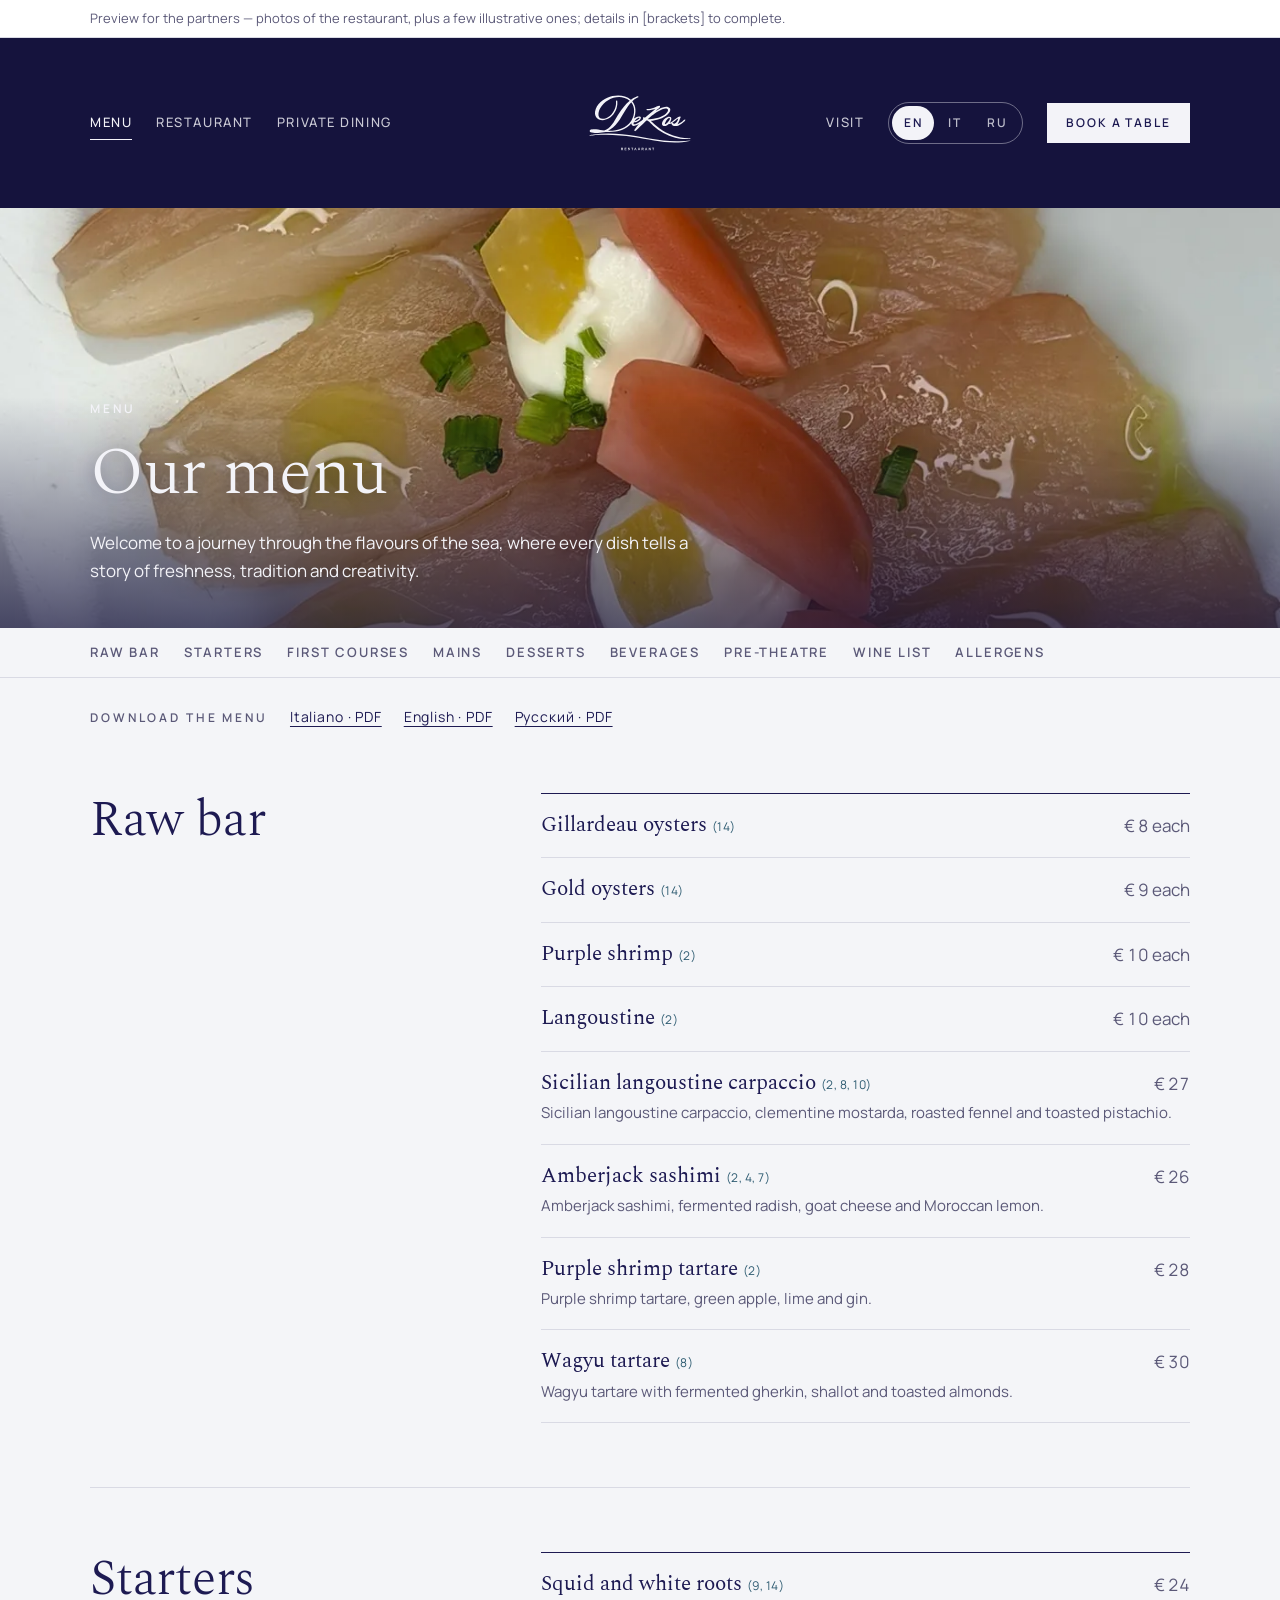
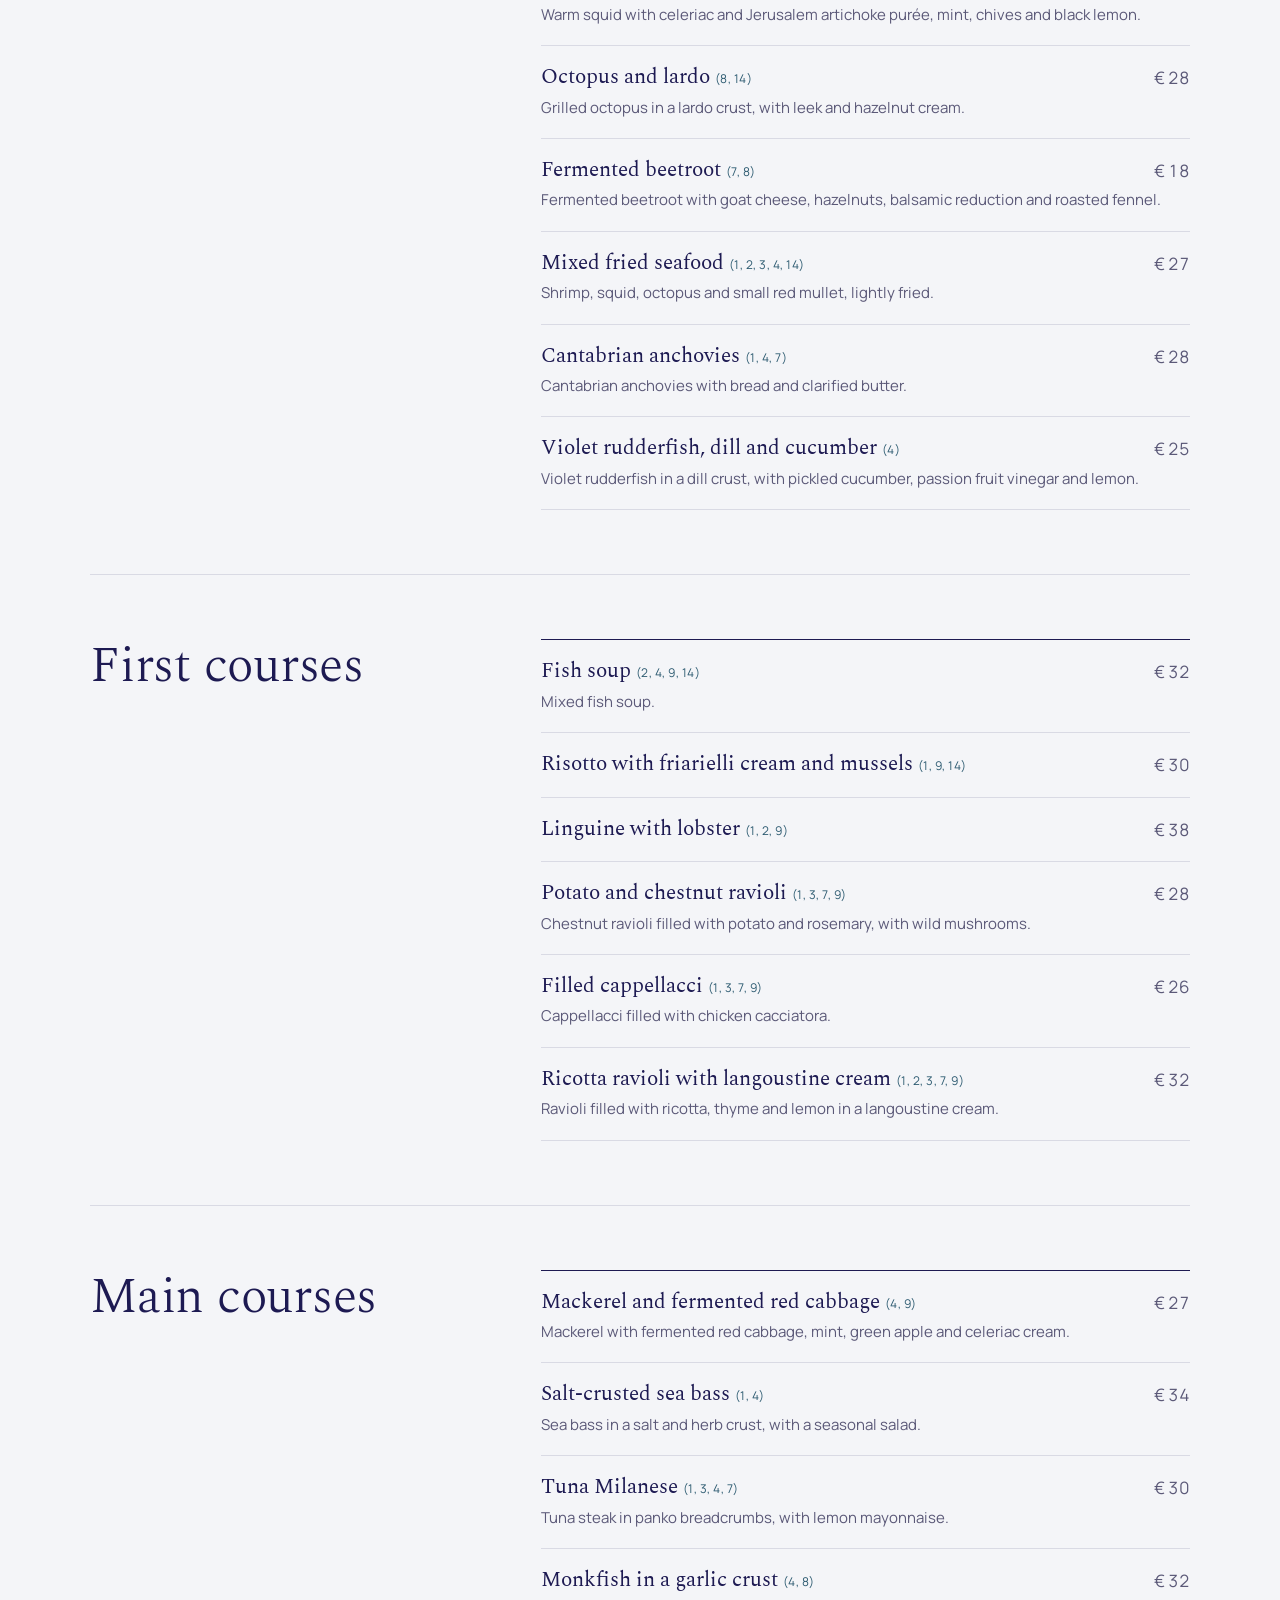
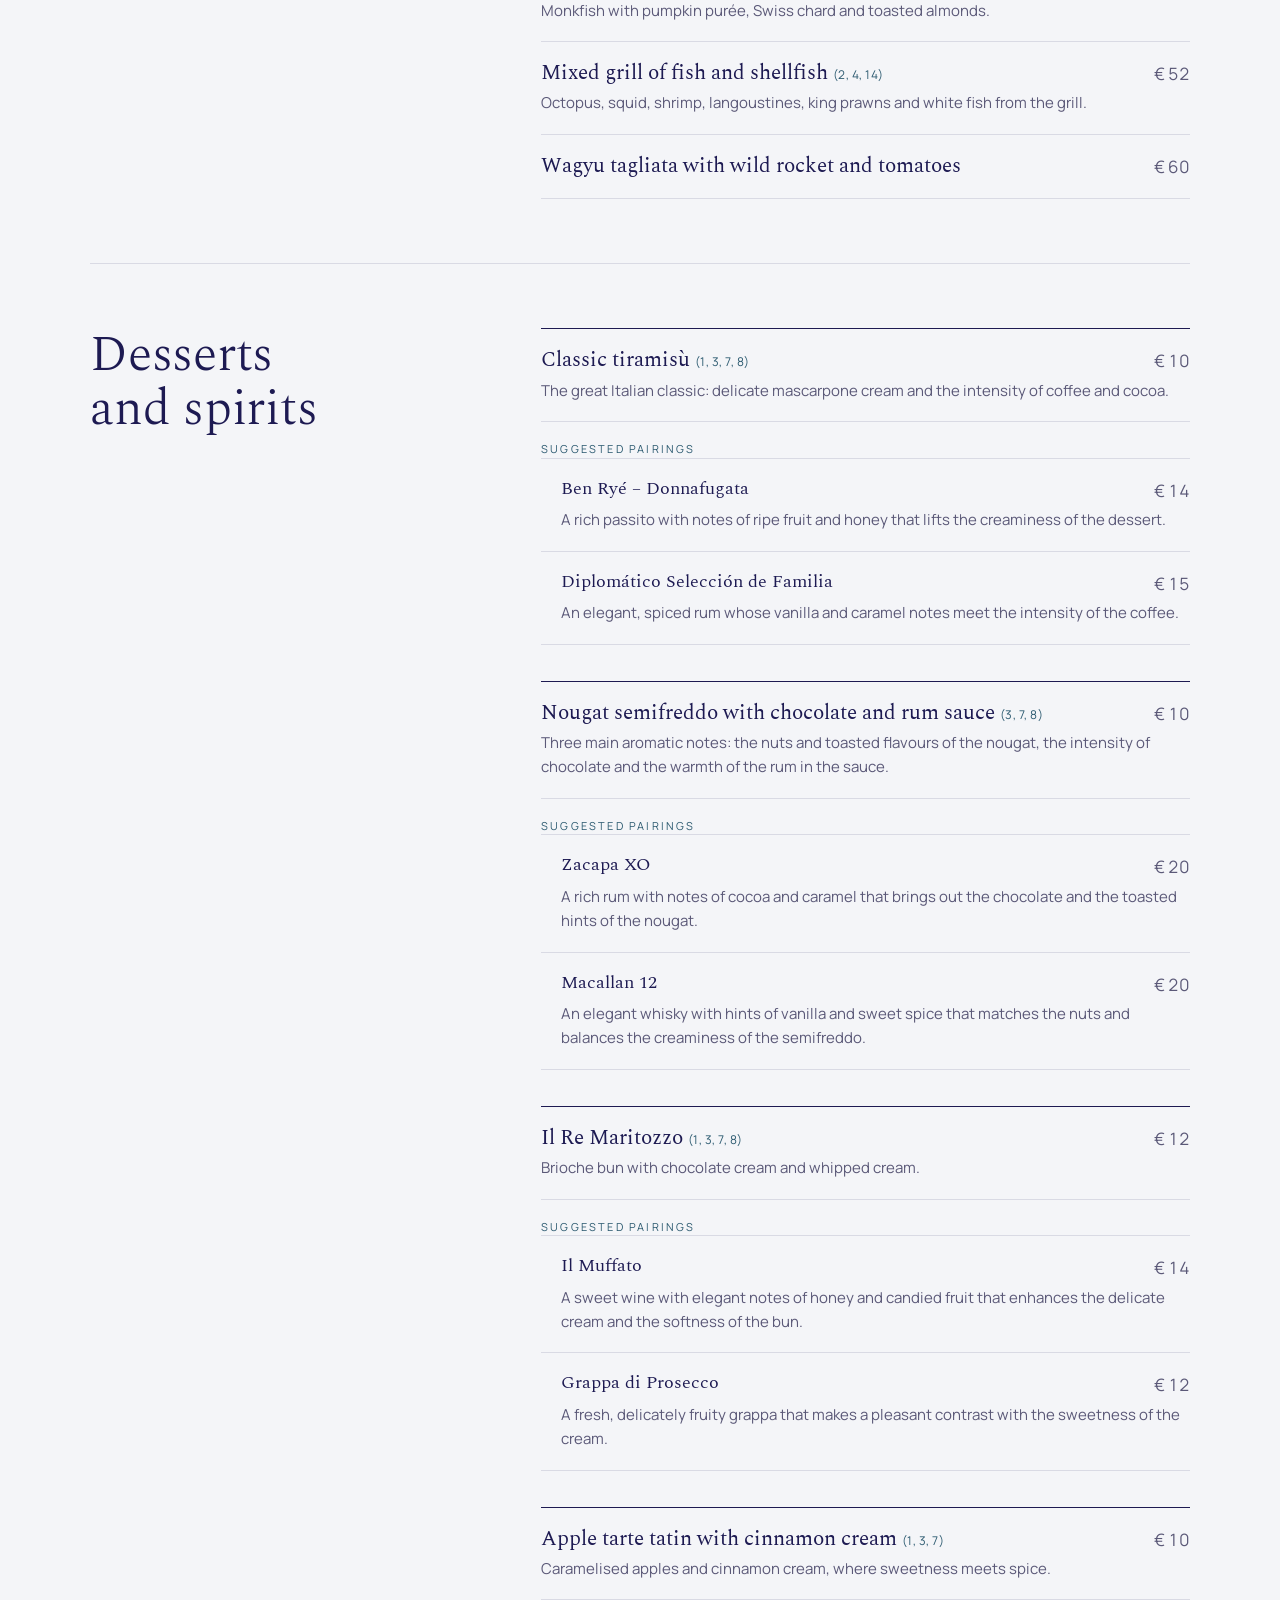
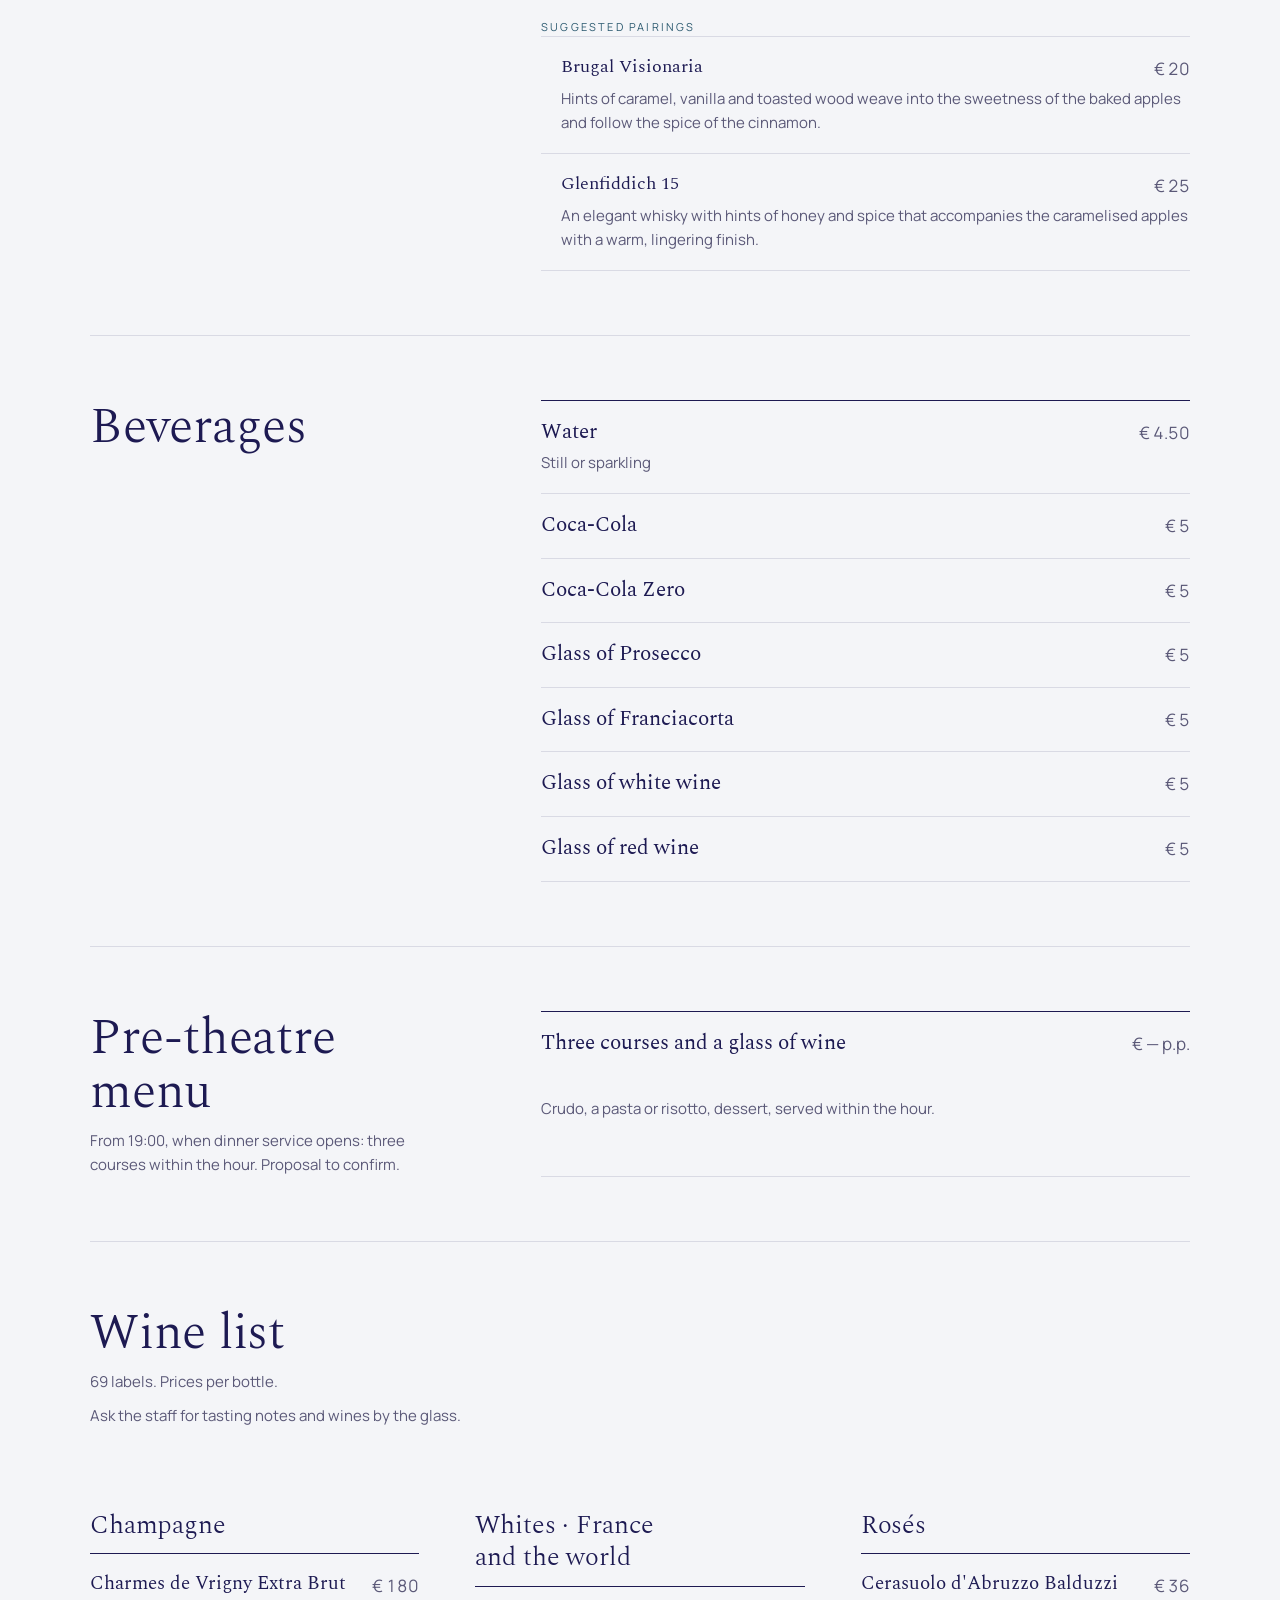
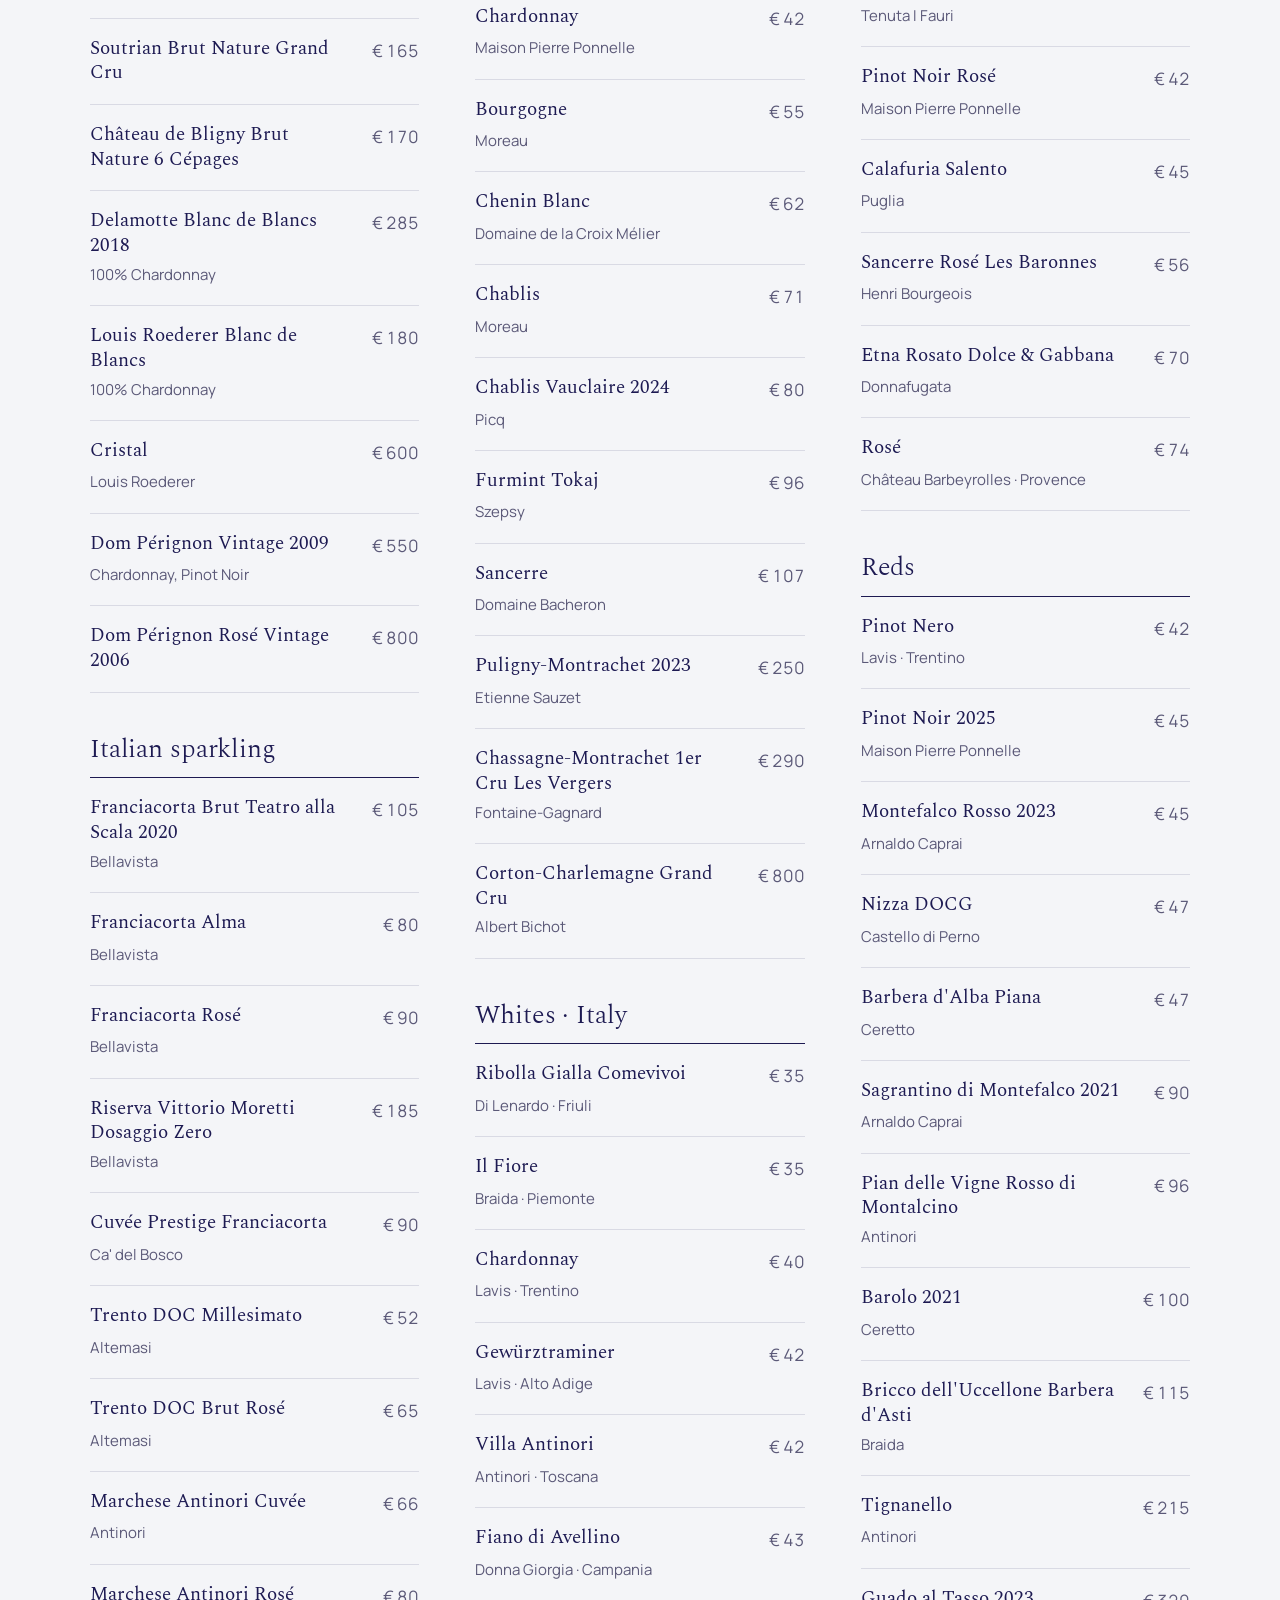
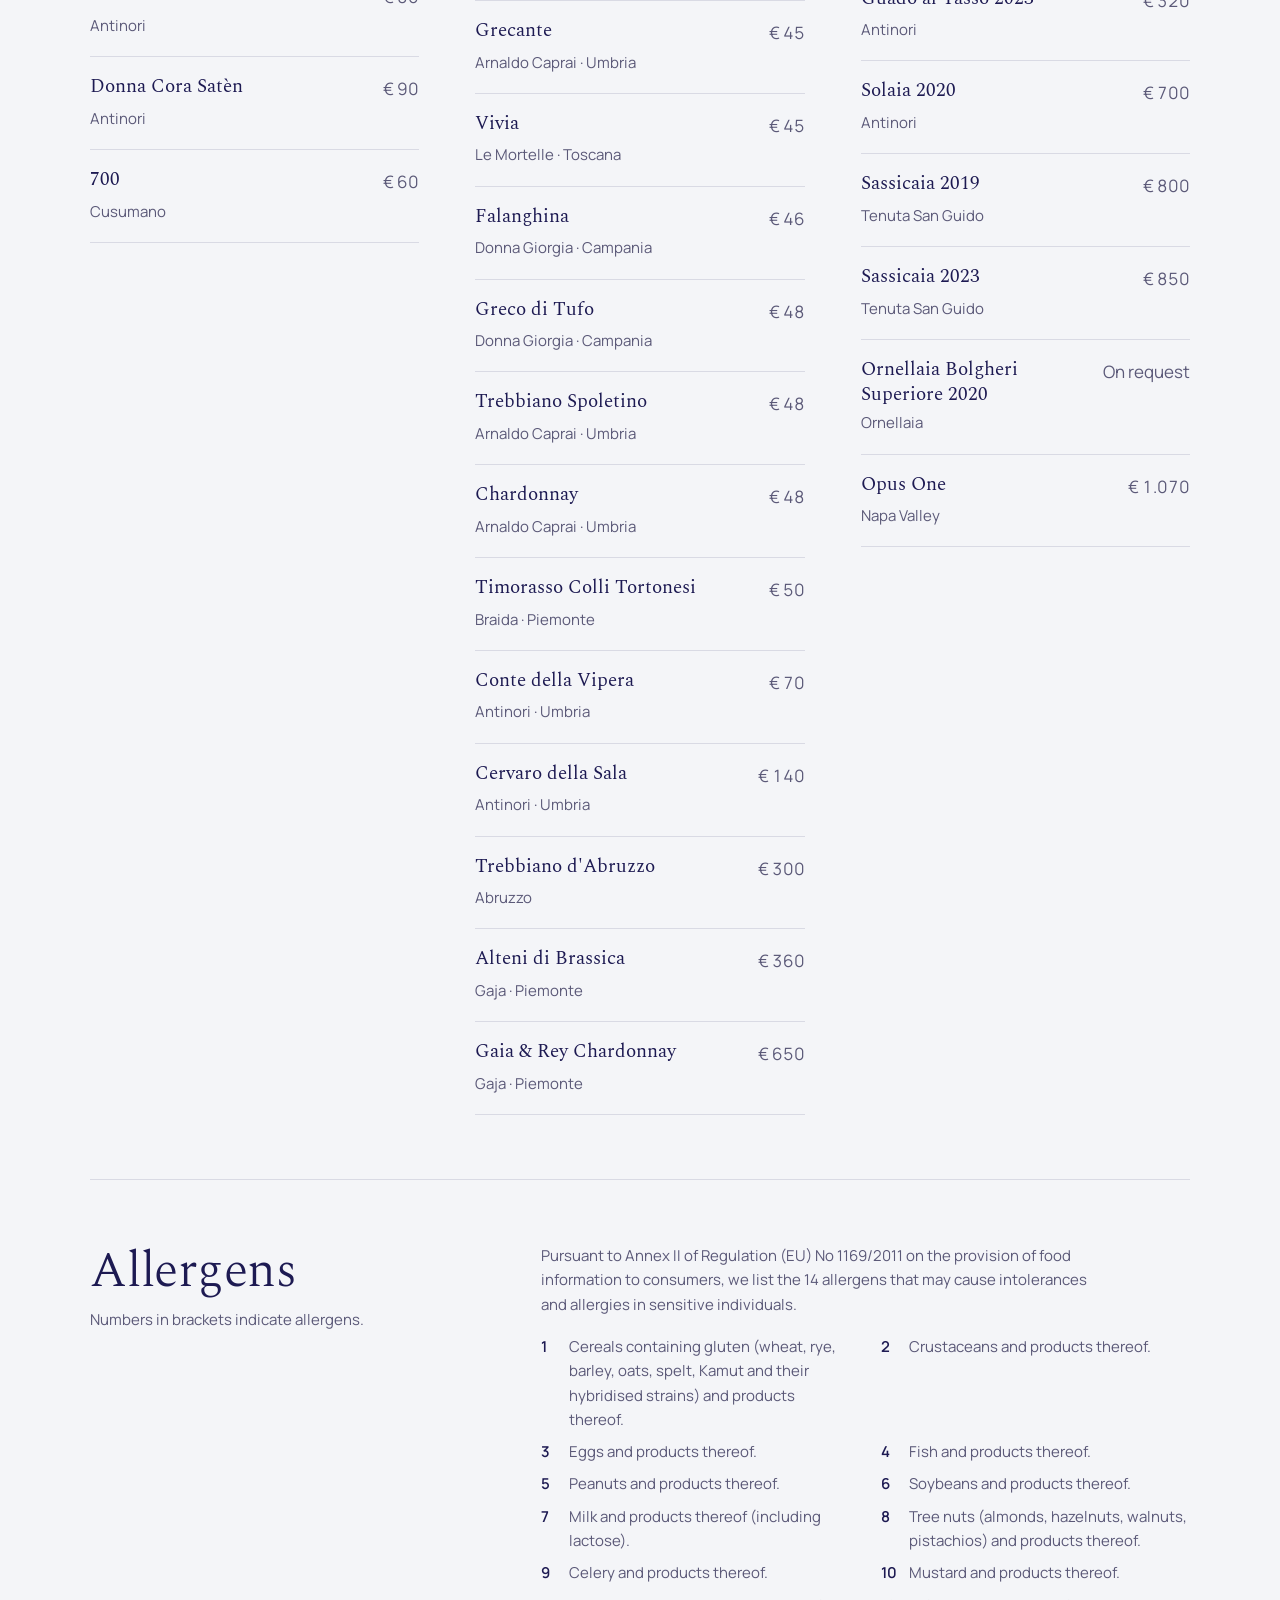
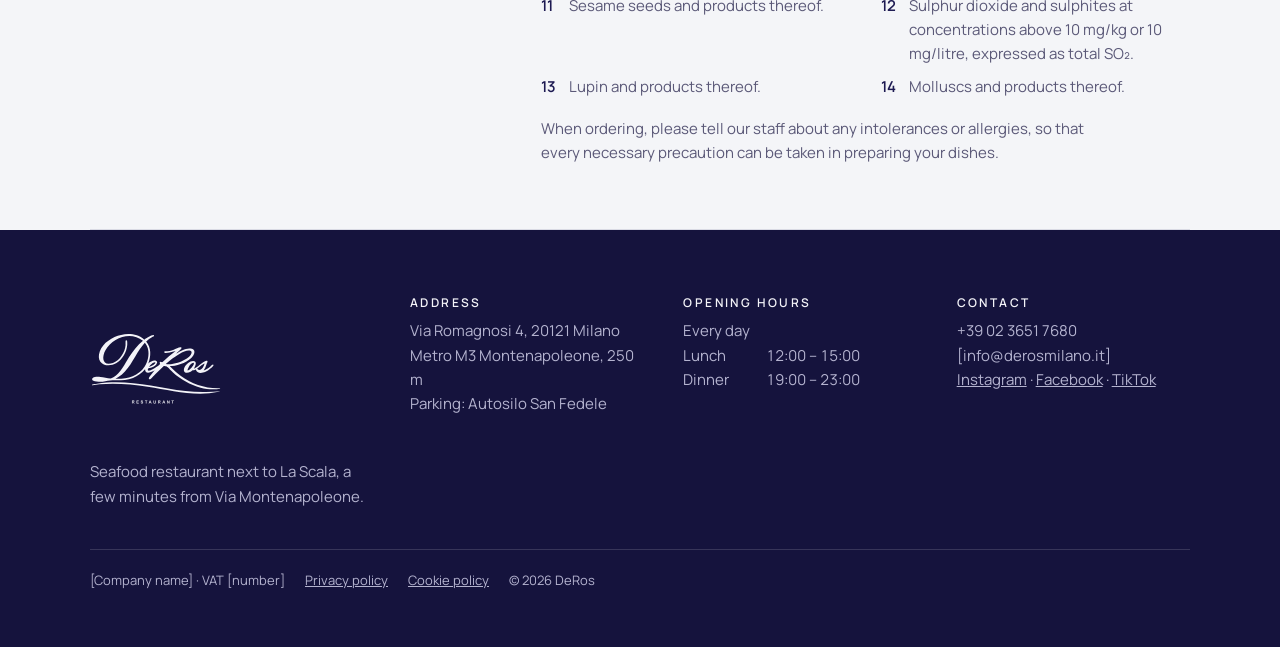
==== commit f5ed18cc: "Foto nuove: piatti firma dal menu di novembre, chef, gallery Co-Authored-By: Claude Opus 5.5 <norepl" ====
--- a/menu.html
+++ b/menu.html
@@ -46,7 +46,7 @@
 </div>
 <main id="main">
 <section class="band-photo page-head" aria-labelledby="menu-title">
-  <div class="shot"><img src="assets/img/rawbar.webp" alt="Bluefin tuna, sliced raw" loading="lazy" decoding="async"></div>
+  <div class="shot"><img src="assets/img/rawbar.webp" alt="Amberjack sashimi with goat cheese" loading="lazy" decoding="async"></div>
   <div class="copy"><div class="wrap">
   <p class="label" data-it="Menu" data-ru="Меню">Menu</p>
   <h1 id="menu-title" data-it="Il nostro menu" data-ru="Наше меню">Our menu</h1>
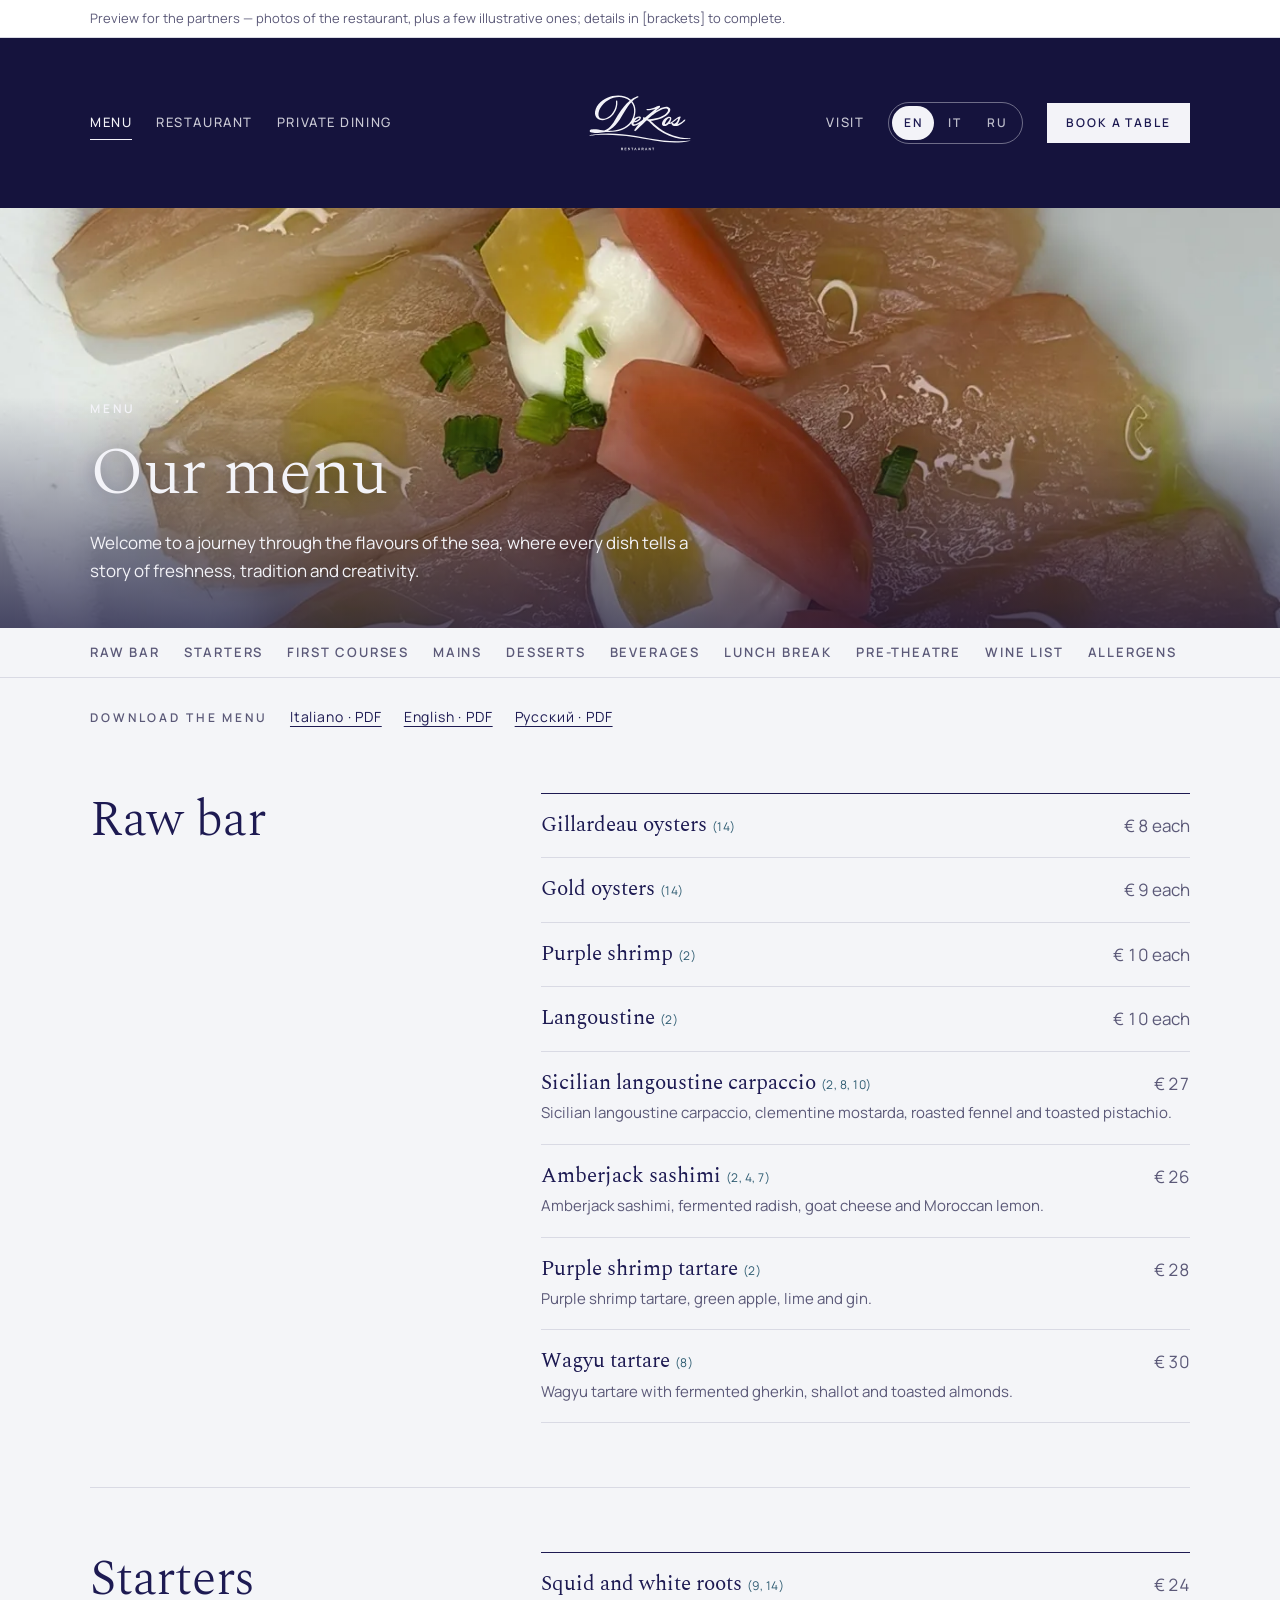
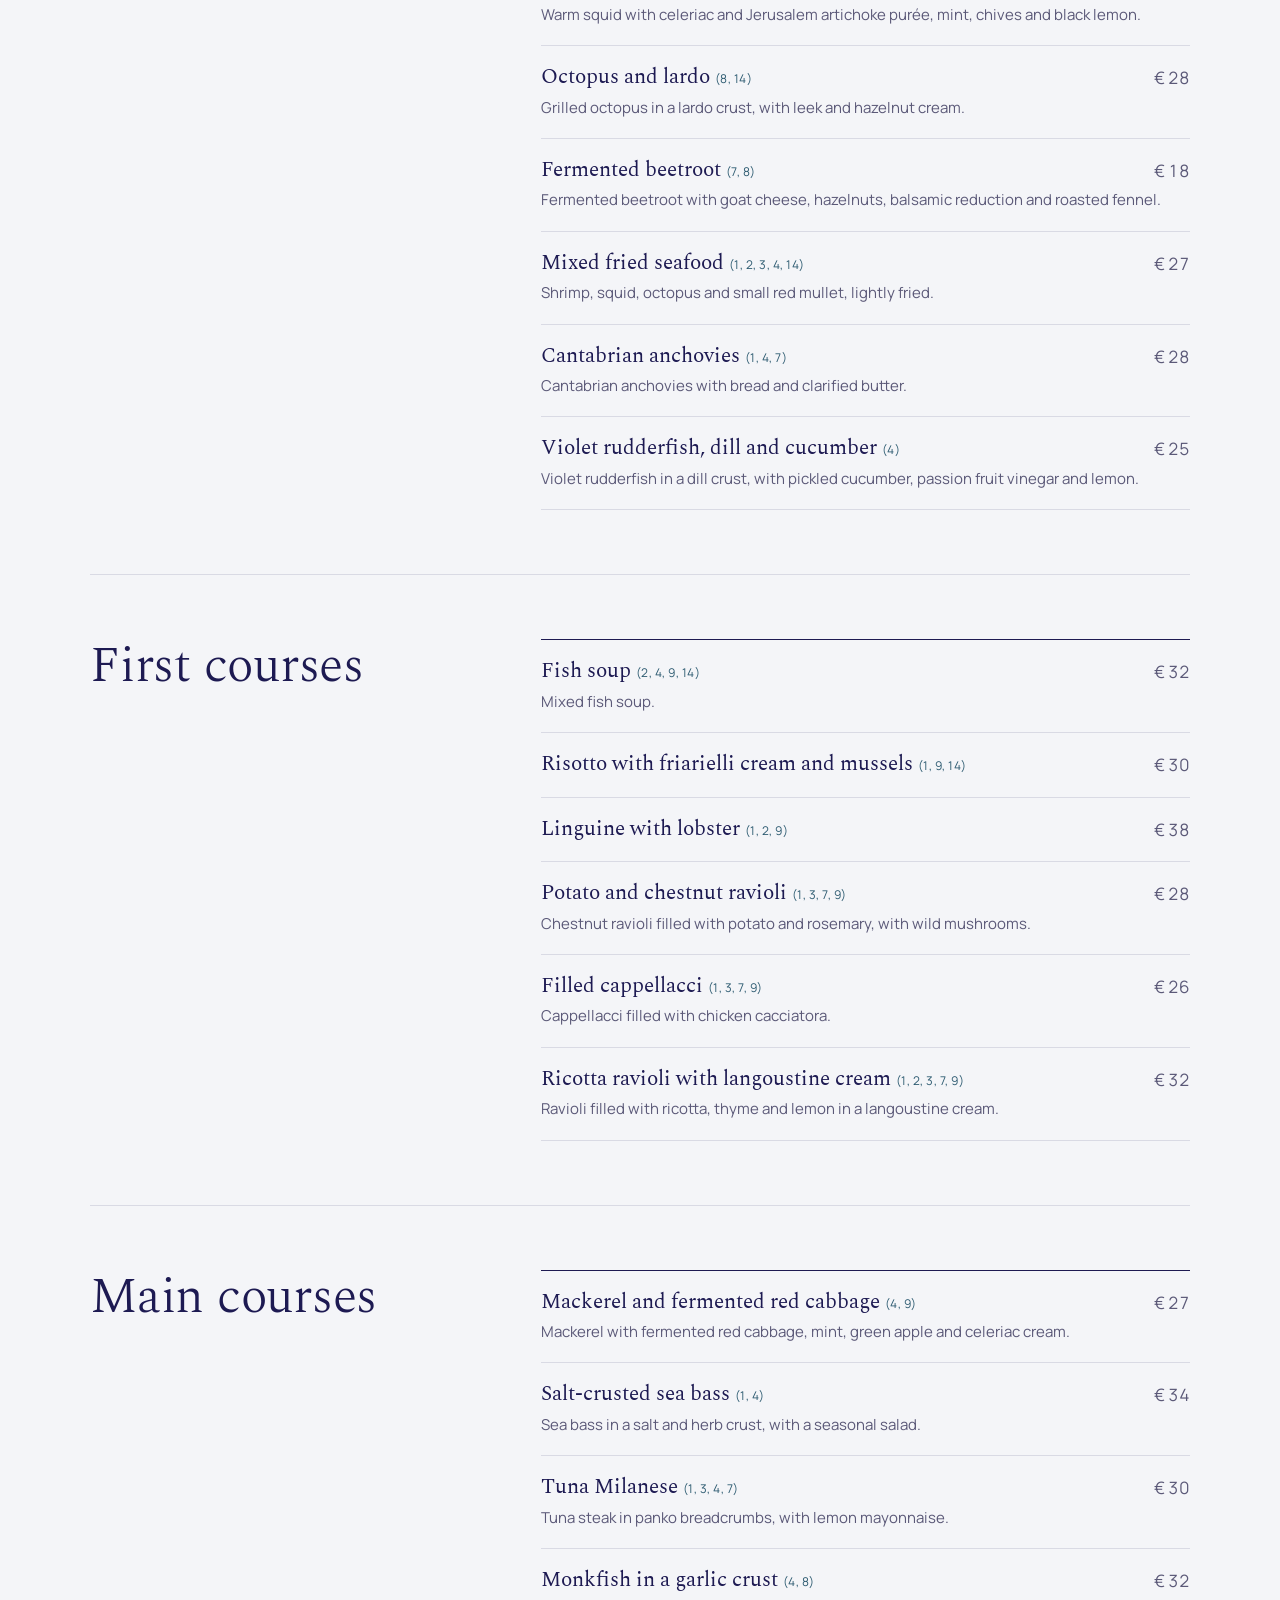
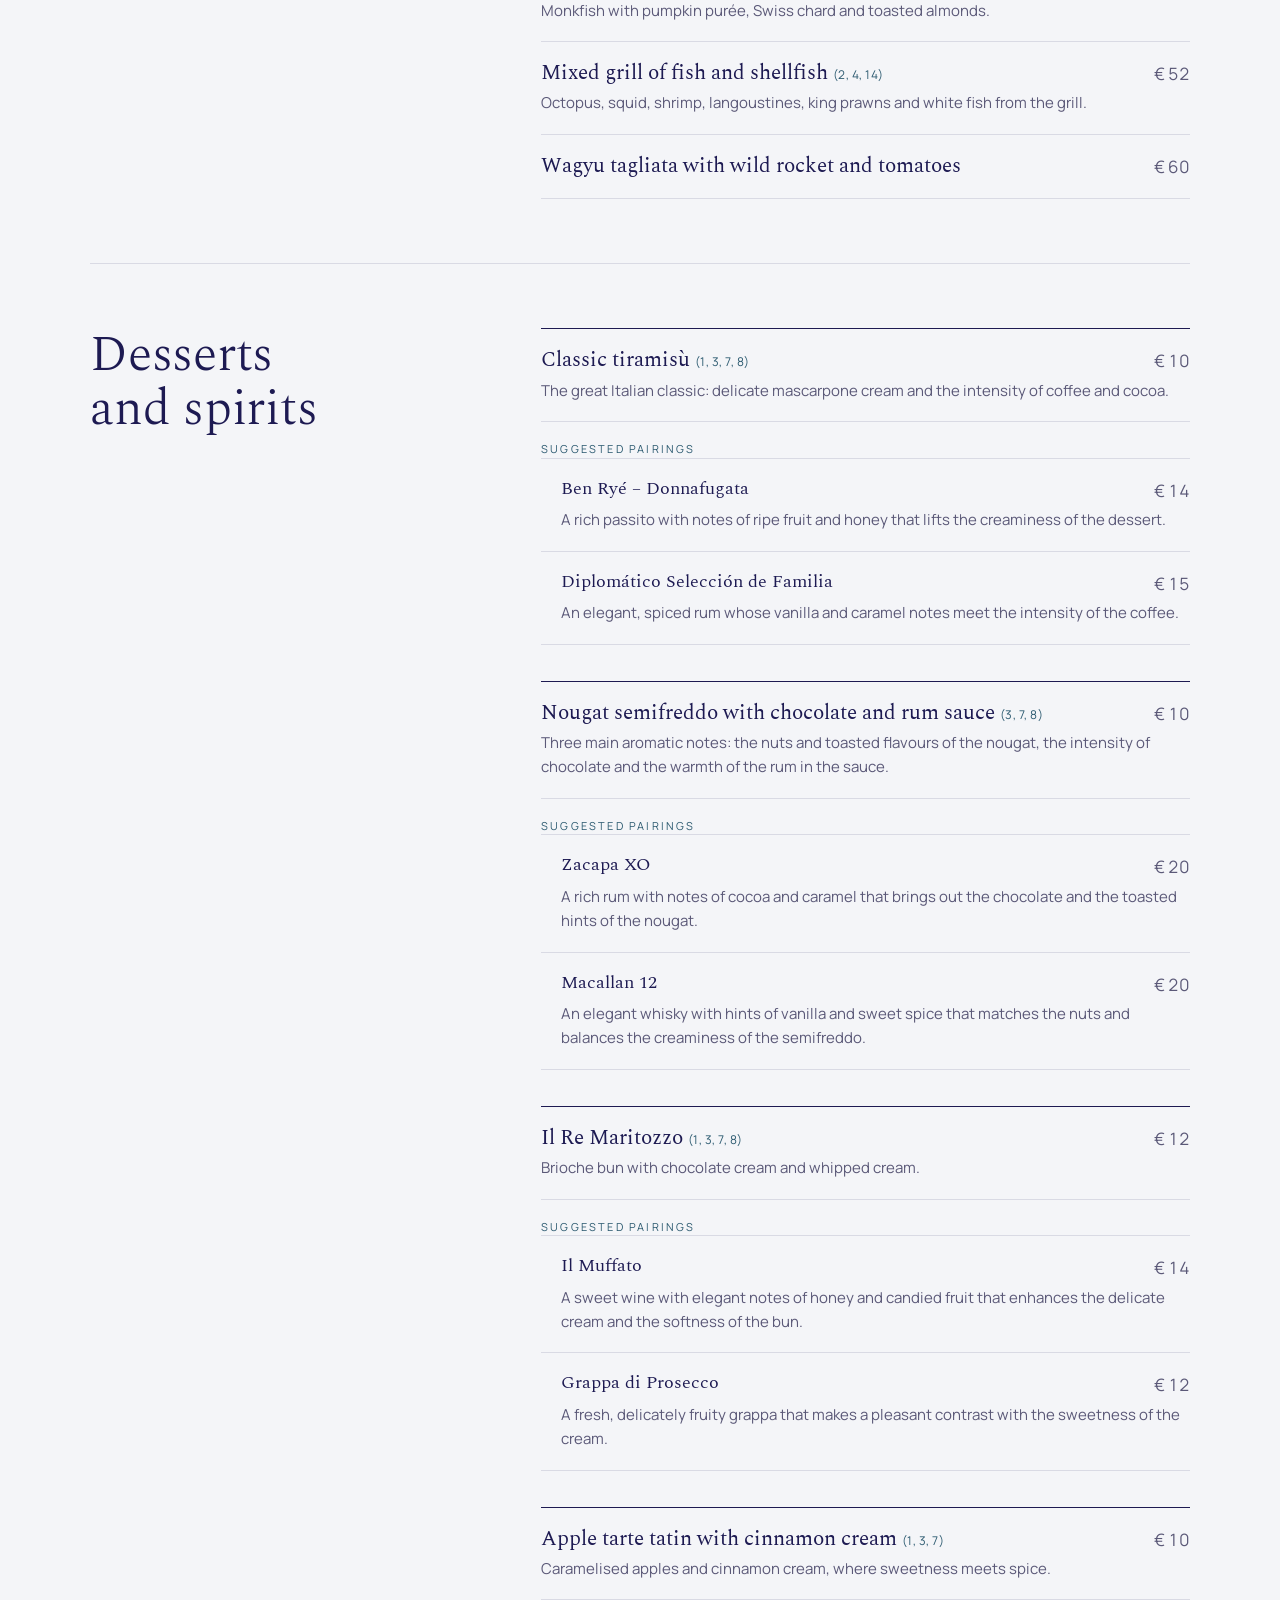
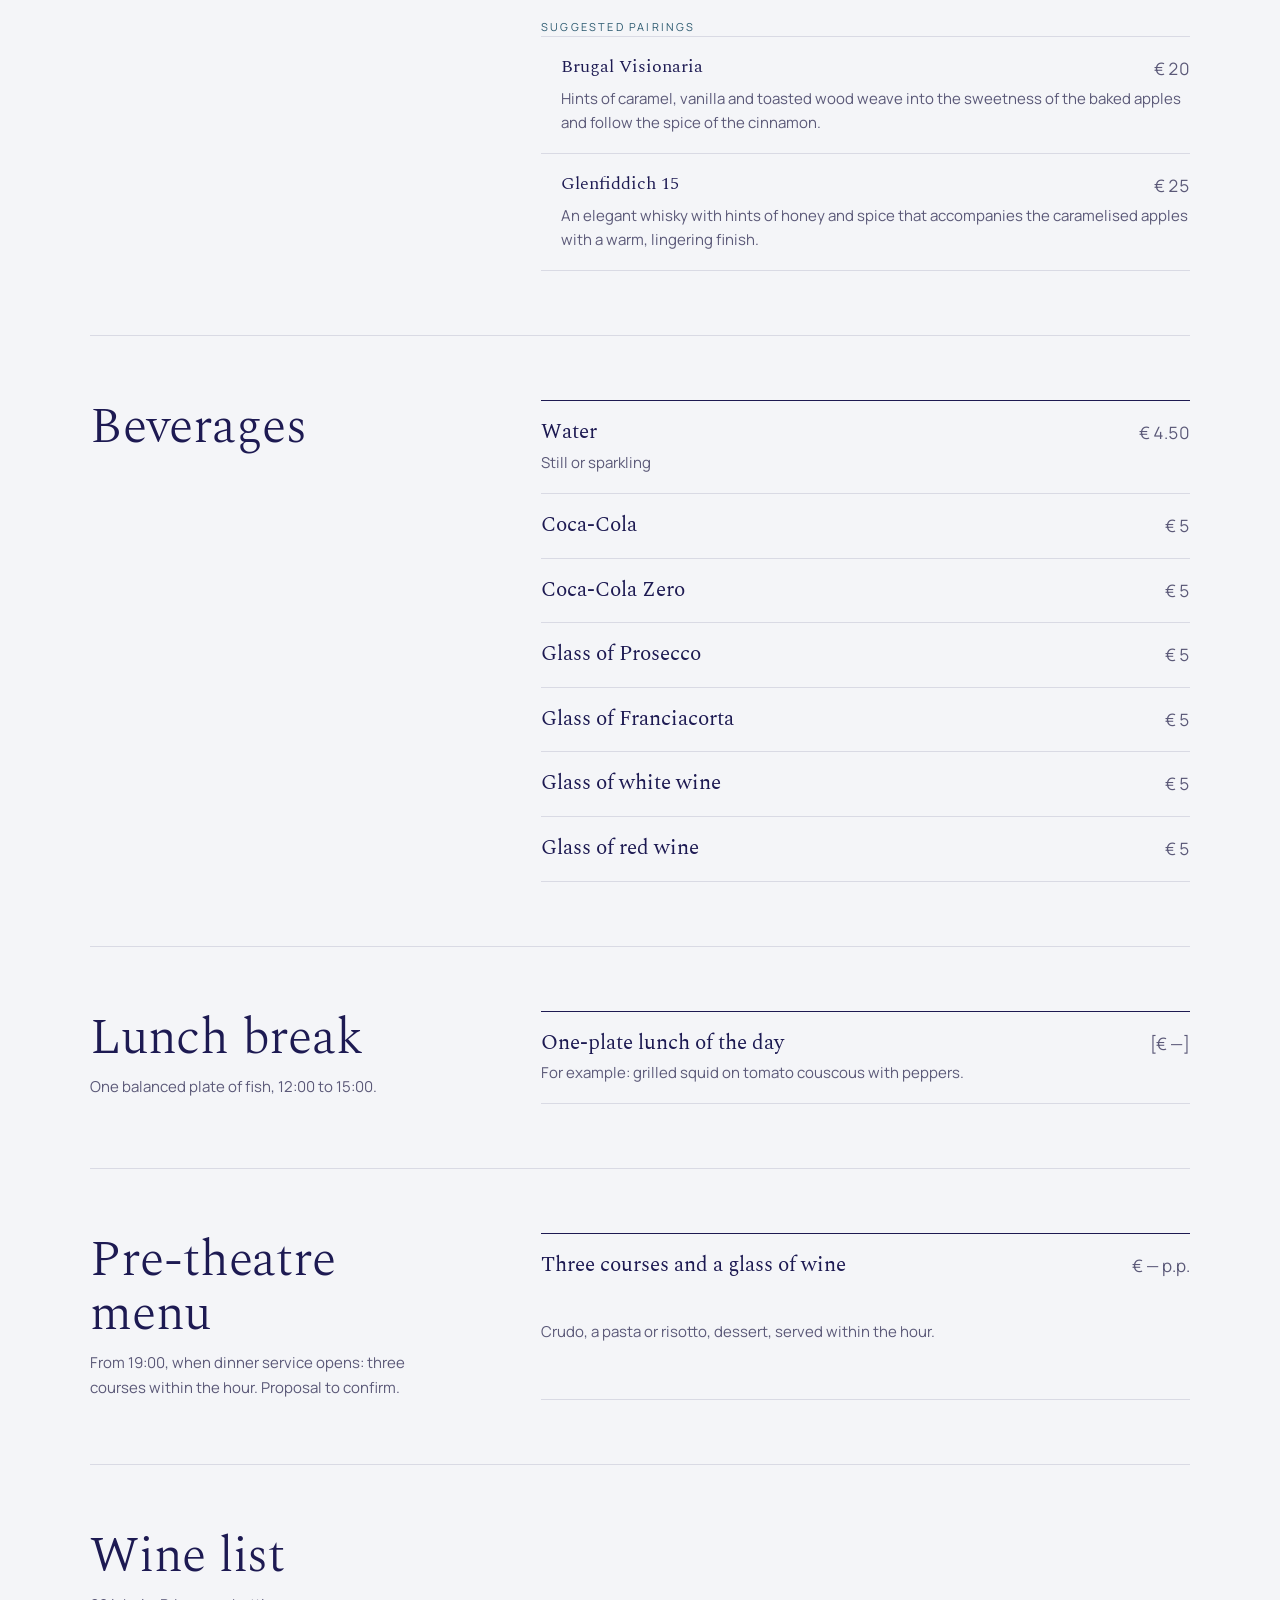
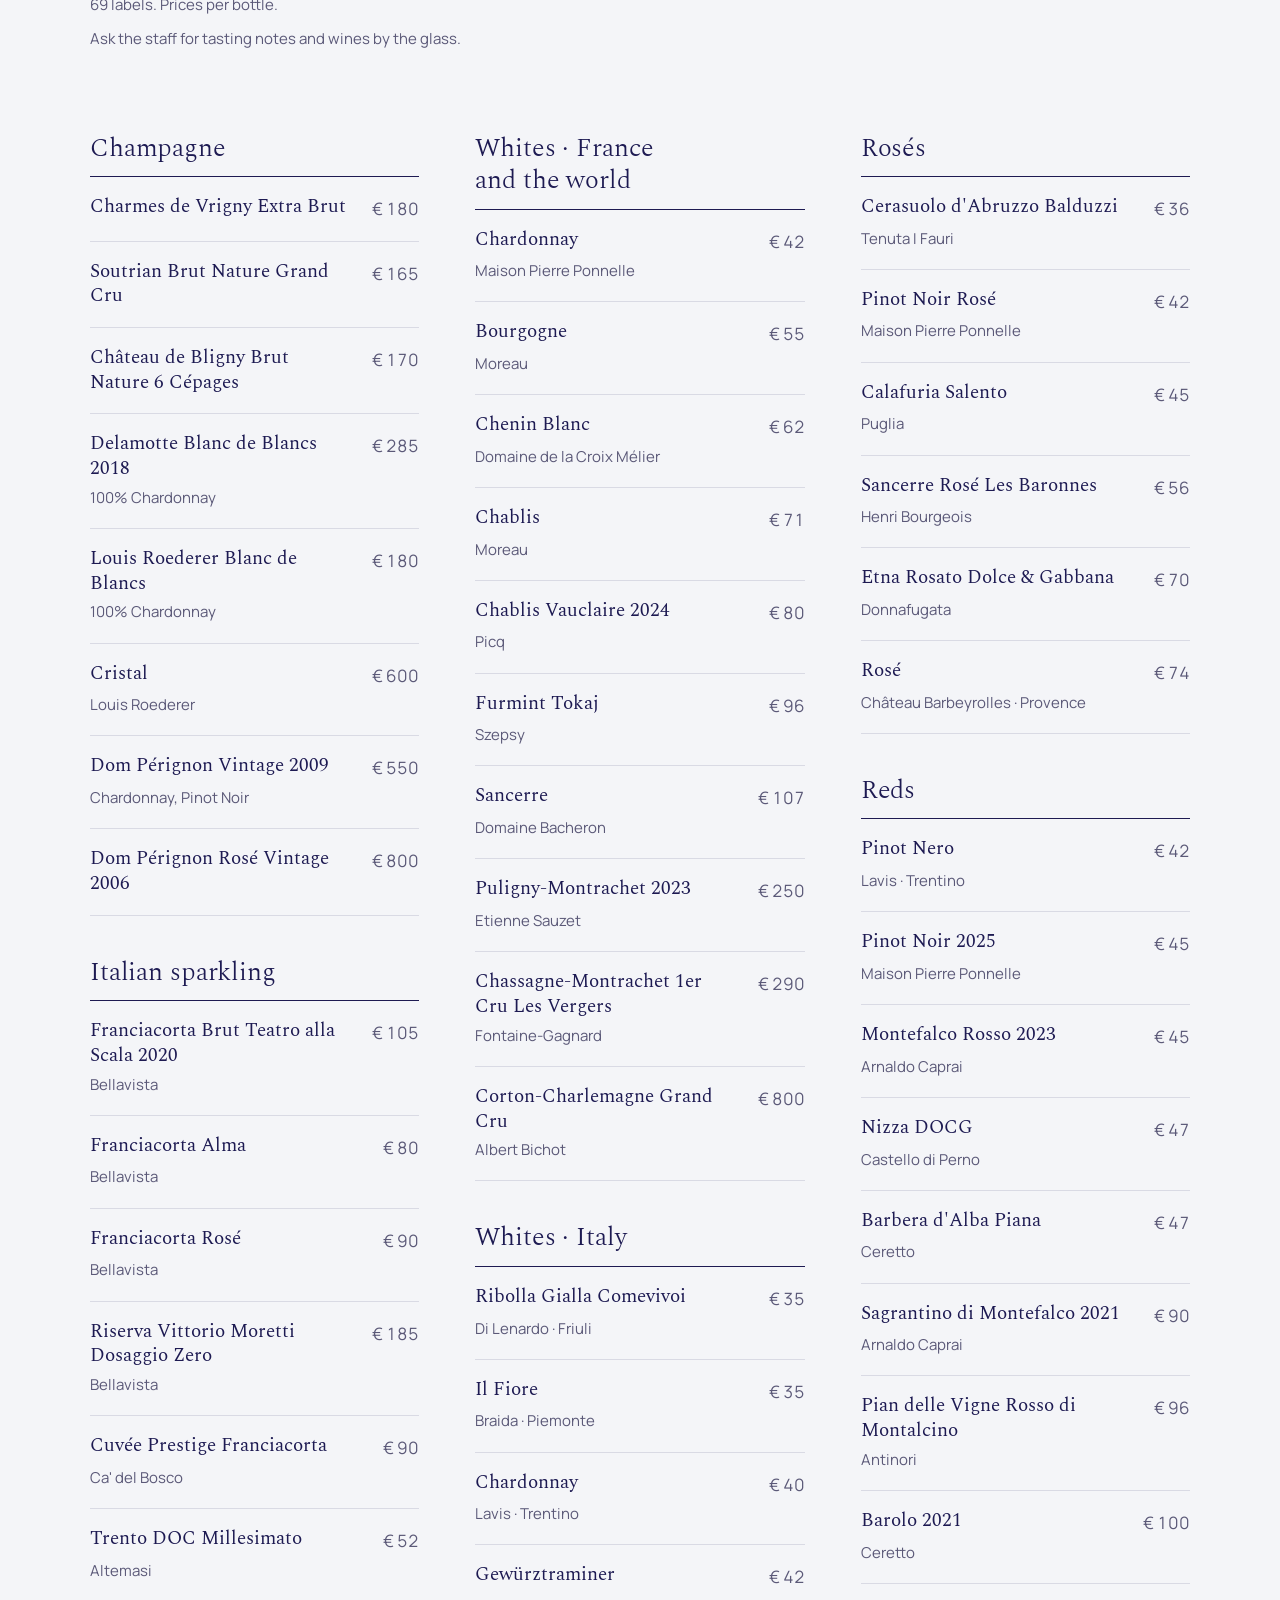
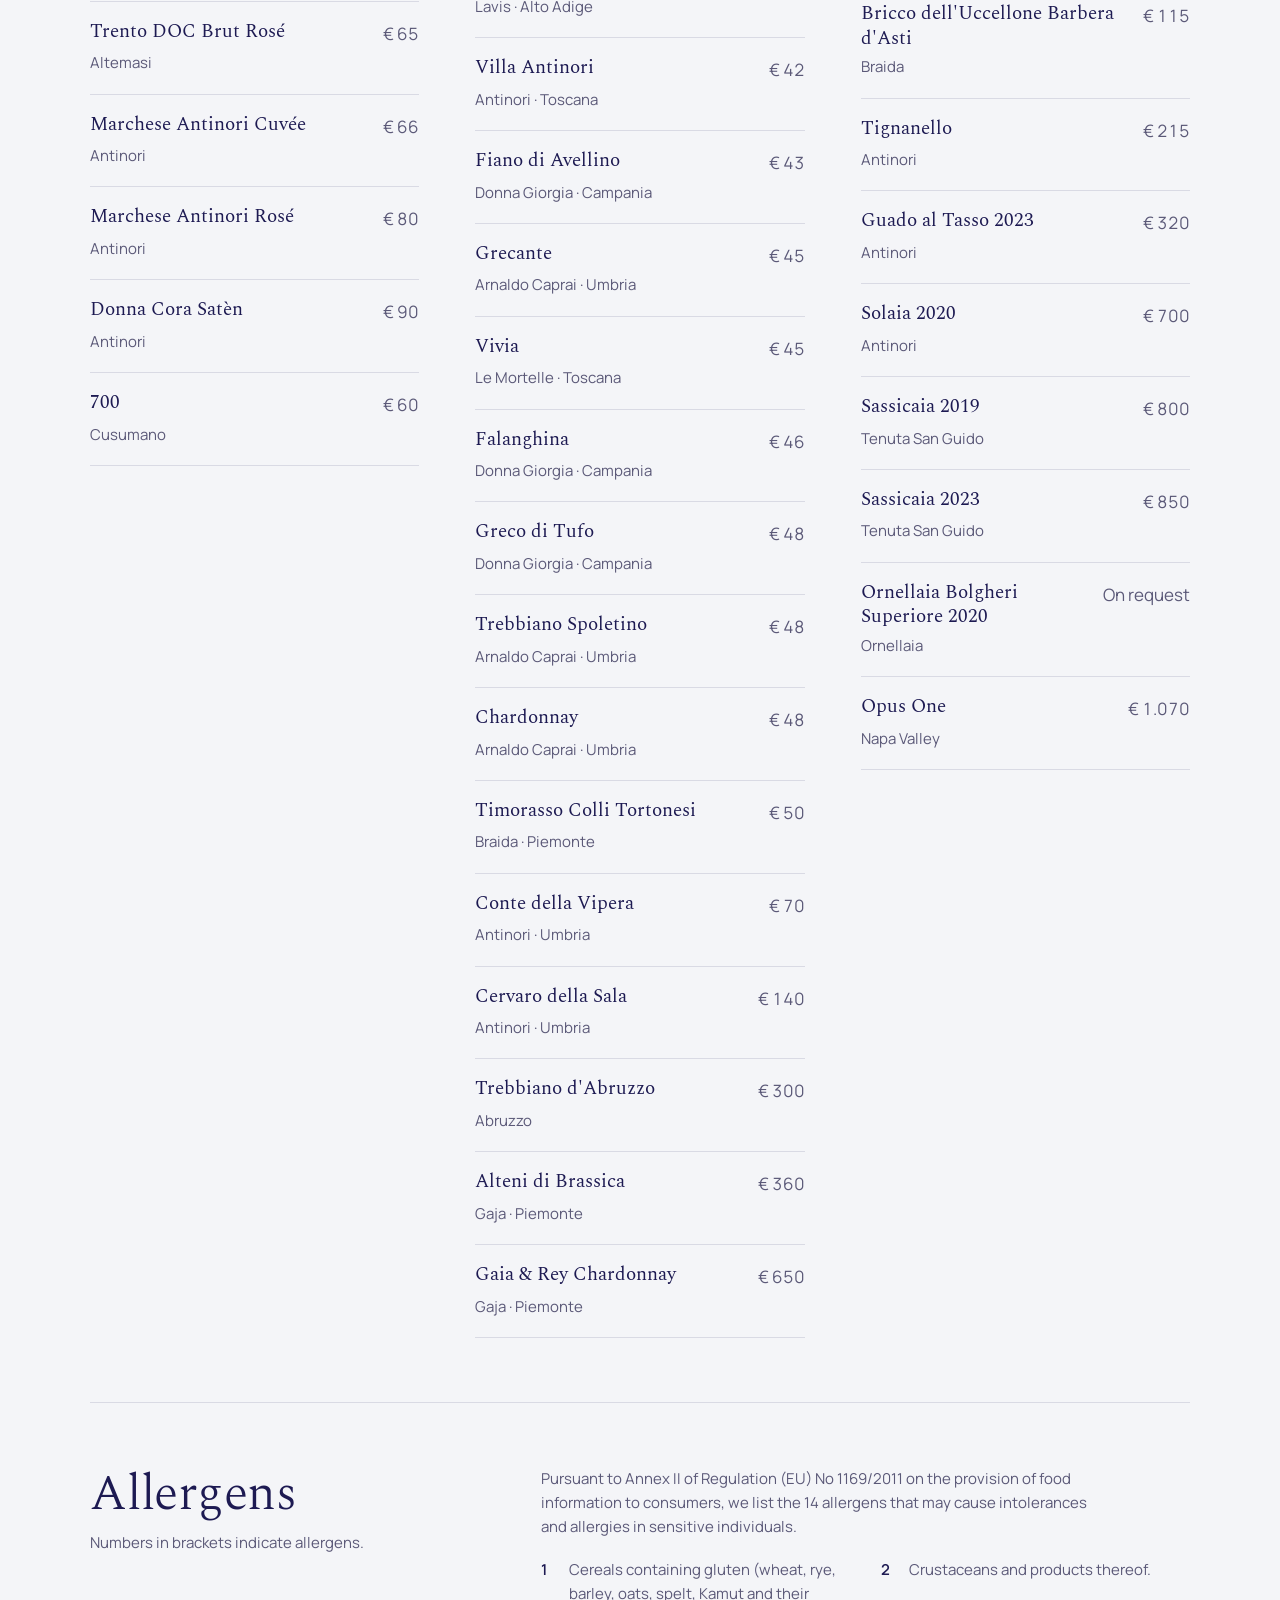
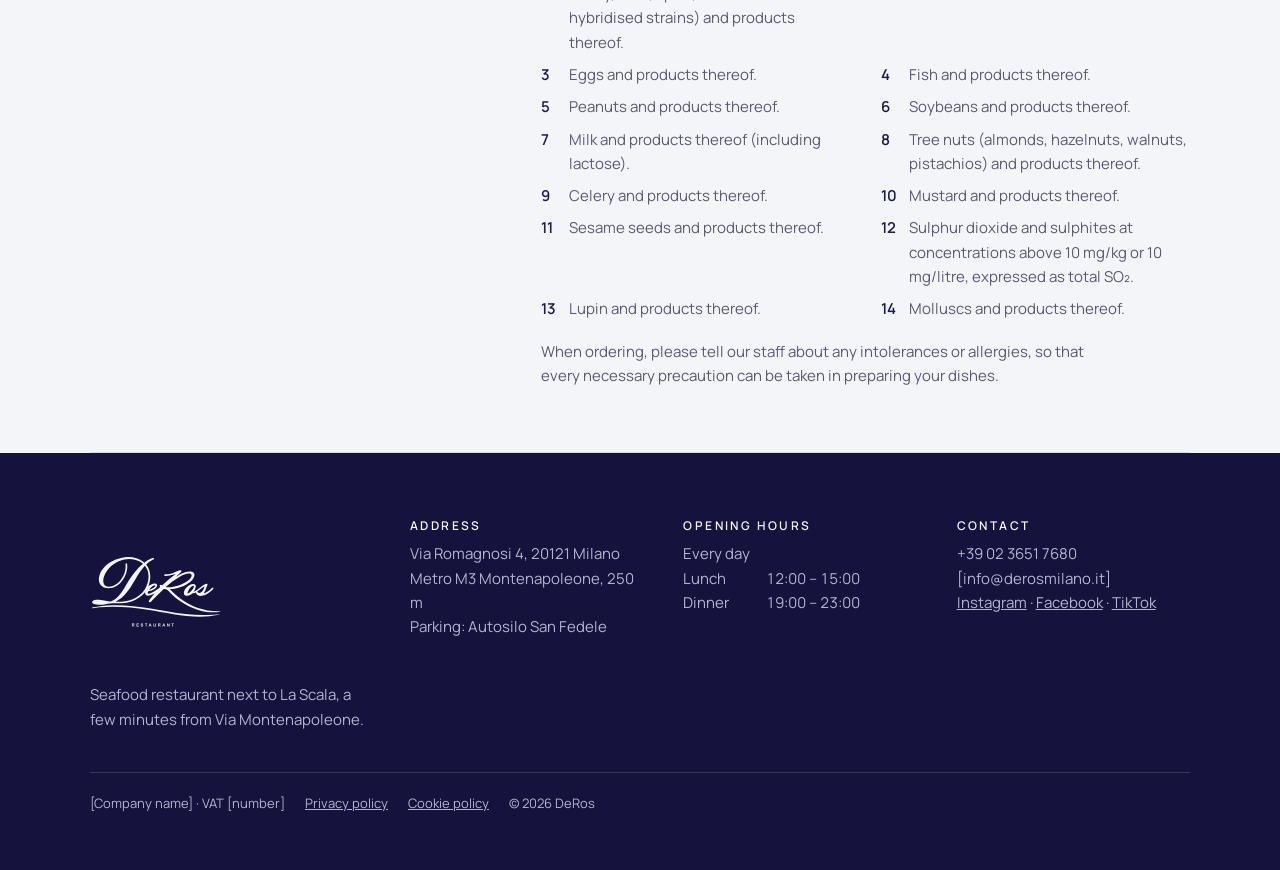
==== commit 3be5c110: "Video in home, sezione Pausa pranzo Co-Authored-By: Claude Opus 5.5 <noreply@anthropic.com> Claude-S" ====
--- a/menu.html
+++ b/menu.html
@@ -53,7 +53,7 @@
   <p data-it="Benvenuti in un viaggio tra i sapori del mare, dove ogni piatto racconta una storia di freschezza, tradizione e creatività." data-ru="Добро пожаловать в путешествие по вкусам моря, где каждое блюдо рассказывает историю свежести, традиций и творчества.">Welcome to a journey through the flavours of the sea, where every dish tells a story of freshness, tradition and creativity.</p></div></div>
 </section>
 <nav class="menu-nav" aria-label="Menu sections"><div class="wrap">
-  <a href="#raw" data-it="Cruderìa" data-ru="Сырой бар">Raw bar</a><a href="#starters" data-it="Antipasti" data-ru="Закуски">Starters</a><a href="#pasta" data-it="Primi" data-ru="Первые блюда">First courses</a><a href="#mains" data-it="Secondi" data-ru="Основные блюда">Mains</a><a href="#desserts" data-it="Dolci" data-ru="Десерты">Desserts</a><a href="#drinks" data-it="Bevande" data-ru="Напитки">Beverages</a><a href="#theatre" data-it="Pre-teatro" data-ru="До театра">Pre-theatre</a><a href="#wine" data-it="Carta dei vini" data-ru="Винная карта">Wine list</a><a href="#allergens" data-it="Allergeni" data-ru="Аллергены">Allergens</a>
+  <a href="#raw" data-it="Cruderìa" data-ru="Сырой бар">Raw bar</a><a href="#starters" data-it="Antipasti" data-ru="Закуски">Starters</a><a href="#pasta" data-it="Primi" data-ru="Первые блюда">First courses</a><a href="#mains" data-it="Secondi" data-ru="Основные блюда">Mains</a><a href="#desserts" data-it="Dolci" data-ru="Десерты">Desserts</a><a href="#drinks" data-it="Bevande" data-ru="Напитки">Beverages</a><a href="#lunch" data-it="Pausa pranzo" data-ru="Обеденный перерыв">Lunch break</a><a href="#theatre" data-it="Pre-teatro" data-ru="До театра">Pre-theatre</a><a href="#wine" data-it="Carta dei vini" data-ru="Винная карта">Wine list</a><a href="#allergens" data-it="Allergeni" data-ru="Аллергены">Allergens</a>
 </div></nav>
 <div class="wrap">
   <div class="pdf-links"><span class="label" data-it="Scarica il menu" data-ru="Скачать меню">Download the menu</span>
@@ -61,6 +61,9 @@
   <section class="course" id="raw"><div class="intro"><h2 data-it="Cruderìa" data-ru="Сырой бар">Raw bar</h2></div><ul class="dish-list"><li><span class="name"><span data-it="Ostriche Gillardeau" data-ru="Устрицы Gillardeau">Gillardeau oysters</span> <span class="al">(14)</span></span><span class="price" data-it="€ 8 cad." data-ru="€ 8 шт.">€ 8 each</span></li><li><span class="name"><span data-it="Ostriche Gold" data-ru="Устрицы Gold">Gold oysters</span> <span class="al">(14)</span></span><span class="price" data-it="€ 9 cad." data-ru="€ 9 шт.">€ 9 each</span></li><li><span class="name"><span data-it="Gambero viola" data-ru="Фиолетовая креветка">Purple shrimp</span> <span class="al">(2)</span></span><span class="price" data-it="€ 10 cad." data-ru="€ 10 шт.">€ 10 each</span></li><li><span class="name"><span data-it="Scampo" data-ru="Лангустин">Langoustine</span> <span class="al">(2)</span></span><span class="price" data-it="€ 10 cad." data-ru="€ 10 шт.">€ 10 each</span></li><li><span class="name"><span data-it="Carpaccio di scampo di Sicilia" data-ru="Карпаччо из сицилийских лангустинов">Sicilian langoustine carpaccio</span> <span class="al">(2, 8, 10)</span></span><span class="price" data-it="€ 27" data-ru="€ 27">€ 27</span><span class="desc" data-it="Carpaccio di scampo di Sicilia, mostarda di clementine, finocchio arrosto e pistacchio tostato." data-ru="Карпаччо из сицилийских лангустинов, мостарда из клементинов, запечённый фенхель и обжаренные фисташки.">Sicilian langoustine carpaccio, clementine mostarda, roasted fennel and toasted pistachio.</span></li><li><span class="name"><span data-it="Sashimi di ricciola" data-ru="Сашими из лакедры">Amberjack sashimi</span> <span class="al">(2, 4, 7)</span></span><span class="price" data-it="€ 26" data-ru="€ 26">€ 26</span><span class="desc" data-it="Sashimi di ricciola, ravanello fermentato, caprino e limone marocchino." data-ru="Сашими из лакедры, ферментированный редис, козий сыр и марокканский лимон.">Amberjack sashimi, fermented radish, goat cheese and Moroccan lemon.</span></li><li><span class="name"><span data-it="Tartare di gambero viola" data-ru="Тартар из фиолетовой креветки">Purple shrimp tartare</span> <span class="al">(2)</span></span><span class="price" data-it="€ 28" data-ru="€ 28">€ 28</span><span class="desc" data-it="Tartare di gambero viola, mela verde, lime e gin." data-ru="Тартар из фиолетовой креветки, зелёное яблоко, лайм и джин.">Purple shrimp tartare, green apple, lime and gin.</span></li><li><span class="name"><span data-it="Tartare di wagyu" data-ru="Тартар из вагю">Wagyu tartare</span> <span class="al">(8)</span></span><span class="price" data-it="€ 30" data-ru="€ 30">€ 30</span><span class="desc" data-it="Tartare di wagyu con cetriolino fermentato, scalogno e mandorle tostate." data-ru="Тартар из вагю с ферментированным корнишоном, луком-шалотом и обжаренным миндалём.">Wagyu tartare with fermented gherkin, shallot and toasted almonds.</span></li></ul></section><section class="course" id="starters"><div class="intro"><h2 data-it="Antipasti" data-ru="Закуски">Starters</h2></div><ul class="dish-list"><li><span class="name"><span data-it="Calamaro e radice bianca" data-ru="Кальмар и белые корнеплоды">Squid and white roots</span> <span class="al">(9, 14)</span></span><span class="price" data-it="€ 24" data-ru="€ 24">€ 24</span><span class="desc" data-it="Calamaro tiepido con purea di sedano rapa e topinambur, menta, erba cipollina e limone nero." data-ru="Тёплый кальмар с пюре из корня сельдерея и топинамбура, мятой, шнитт-луком и чёрным лимоном.">Warm squid with celeriac and Jerusalem artichoke purée, mint, chives and black lemon.</span></li><li><span class="name"><span data-it="Polpo e lardo" data-ru="Осьминог и лардо">Octopus and lardo</span> <span class="al">(8, 14)</span></span><span class="price" data-it="€ 28" data-ru="€ 28">€ 28</span><span class="desc" data-it="Polpo alla brace in crosta di lardo con crema di porro e nocciole." data-ru="Осьминог на гриле в корочке из лардо с кремом из лука-порея и фундука.">Grilled octopus in a lardo crust, with leek and hazelnut cream.</span></li><li><span class="name"><span data-it="Barbabietola rossa fermentata" data-ru="Ферментированная свёкла">Fermented beetroot</span> <span class="al">(7, 8)</span></span><span class="price" data-it="€ 18" data-ru="€ 18">€ 18</span><span class="desc" data-it="Barbabietola fermentata con caprino, nocciole, riduzione di aceto balsamico e finocchio arrosto." data-ru="Ферментированная свёкла с козьим сыром, фундуком, бальзамической редукцией и запечённым фенхелем.">Fermented beetroot with goat cheese, hazelnuts, balsamic reduction and roasted fennel.</span></li><li><span class="name"><span data-it="Frittura mista di pesce" data-ru="Ассорти морепродуктов во фритюре">Mixed fried seafood</span> <span class="al">(1, 2, 3, 4, 14)</span></span><span class="price" data-it="€ 27" data-ru="€ 27">€ 27</span><span class="desc" data-it="Fritto misto di gamberi, calamari, polpo e trigliette." data-ru="Креветки, кальмары, осьминог и мелкая барабулька во фритюре.">Shrimp, squid, octopus and small red mullet, lightly fried.</span></li><li><span class="name"><span data-it="Acciughe del Cantabrico" data-ru="Кантабрийские анчоусы">Cantabrian anchovies</span> <span class="al">(1, 4, 7)</span></span><span class="price" data-it="€ 28" data-ru="€ 28">€ 28</span><span class="desc" data-it="Acciughe del Cantabrico con pane e burro chiarificato." data-ru="Кантабрийские анчоусы с хлебом и топлёным маслом.">Cantabrian anchovies with bread and clarified butter.</span></li><li><span class="name"><span data-it="Centrofolo viola con aneto e cetriolo" data-ru="Центролоф с укропом и огурцом">Violet rudderfish, dill and cucumber</span> <span class="al">(4)</span></span><span class="price" data-it="€ 25" data-ru="€ 25">€ 25</span><span class="desc" data-it="Centrofolo viola in crosta di aneto con cetriolo acido, aceto al frutto della passione e limone." data-ru="Центролоф в укропной корочке с маринованным огурцом, уксусом из маракуйи и лимоном.">Violet rudderfish in a dill crust, with pickled cucumber, passion fruit vinegar and lemon.</span></li></ul></section><section class="course" id="pasta"><div class="intro"><h2 data-it="Primi" data-ru="Первые блюда">First courses</h2></div><ul class="dish-list"><li><span class="name"><span data-it="Zuppa di pesce" data-ru="Рыбный суп">Fish soup</span> <span class="al">(2, 4, 9, 14)</span></span><span class="price" data-it="€ 32" data-ru="€ 32">€ 32</span><span class="desc" data-it="Zuppa di pesce misto." data-ru="Суп из разных видов рыбы.">Mixed fish soup.</span></li><li><span class="name"><span data-it="Risotto con crema di friarielli e cozze" data-ru="Ризотто с кремом из фриарьелли и мидиями">Risotto with friarielli cream and mussels</span> <span class="al">(1, 9, 14)</span></span><span class="price" data-it="€ 30" data-ru="€ 30">€ 30</span></li><li><span class="name"><span data-it="Linguina all&#x27;astice" data-ru="Лингвине с омаром">Linguine with lobster</span> <span class="al">(1, 2, 9)</span></span><span class="price" data-it="€ 38" data-ru="€ 38">€ 38</span></li><li><span class="name"><span data-it="Ravioli patate e castagne" data-ru="Равиоли с картофелем и каштанами">Potato and chestnut ravioli</span> <span class="al">(1, 3, 7, 9)</span></span><span class="price" data-it="€ 28" data-ru="€ 28">€ 28</span><span class="desc" data-it="Ravioli di castagna ripieni di patate e rosmarino ai funghi selvatici." data-ru="Каштановые равиоли с начинкой из картофеля и розмарина, с лесными грибами.">Chestnut ravioli filled with potato and rosemary, with wild mushrooms.</span></li><li><span class="name"><span data-it="Cappellacci ripieni" data-ru="Каппеллаччи с начинкой">Filled cappellacci</span> <span class="al">(1, 3, 7, 9)</span></span><span class="price" data-it="€ 26" data-ru="€ 26">€ 26</span><span class="desc" data-it="Cappellacci ripieni di pollo alla cacciatora." data-ru="Каппеллаччи с начинкой из курицы по-охотничьи («каччатора»).">Cappellacci filled with chicken cacciatora.</span></li><li><span class="name"><span data-it="Ravioli con ricotta e crema di scampi" data-ru="Равиоли с рикоттой в креме из лангустинов">Ricotta ravioli with langoustine cream</span> <span class="al">(1, 2, 3, 7, 9)</span></span><span class="price" data-it="€ 32" data-ru="€ 32">€ 32</span><span class="desc" data-it="Ravioli ripieni di ricotta, timo e limone in crema di scampi." data-ru="Равиоли с рикоттой, тимьяном и лимоном в креме из лангустинов.">Ravioli filled with ricotta, thyme and lemon in a langoustine cream.</span></li></ul></section><section class="course" id="mains"><div class="intro"><h2 data-it="Secondi" data-ru="Основные блюда">Main courses</h2></div><ul class="dish-list"><li><span class="name"><span data-it="Sgombro e cavolo rosso fermentato" data-ru="Скумбрия и ферментированная красная капуста">Mackerel and fermented red cabbage</span> <span class="al">(4, 9)</span></span><span class="price" data-it="€ 27" data-ru="€ 27">€ 27</span><span class="desc" data-it="Sgombro con cavolo rosso fermentato, menta e mela verde e crema di sedano rapa." data-ru="Скумбрия с ферментированной красной капустой, мятой, зелёным яблоком и кремом из корня сельдерея.">Mackerel with fermented red cabbage, mint, green apple and celeriac cream.</span></li><li><span class="name"><span data-it="Branzino in crosta di sale" data-ru="Сибас в соляной корочке">Salt-crusted sea bass</span> <span class="al">(1, 4)</span></span><span class="price" data-it="€ 34" data-ru="€ 34">€ 34</span><span class="desc" data-it="Branzino in crosta di sale e erbe con insalata di stagione." data-ru="Сибас в корочке из соли и трав с сезонным салатом.">Sea bass in a salt and herb crust, with a seasonal salad.</span></li><li><span class="name"><span data-it="Tonno alla milanese" data-ru="Тунец по-милански">Tuna Milanese</span> <span class="al">(1, 3, 4, 7)</span></span><span class="price" data-it="€ 30" data-ru="€ 30">€ 30</span><span class="desc" data-it="Trancio di tonno in pane panko servito con maionese al limone." data-ru="Стейк тунца в панировке панко с лимонным майонезом.">Tuna steak in panko breadcrumbs, with lemon mayonnaise.</span></li><li><span class="name"><span data-it="Coda di rospo in crosta di aglio" data-ru="Морской чёрт в чесночной корочке">Monkfish in a garlic crust</span> <span class="al">(4, 8)</span></span><span class="price" data-it="€ 32" data-ru="€ 32">€ 32</span><span class="desc" data-it="Coda di rospo con purea di zucca, bieta e mandorle tostate." data-ru="Морской чёрт с тыквенным пюре, мангольдом и обжаренным миндалём.">Monkfish with pumpkin purée, Swiss chard and toasted almonds.</span></li><li><span class="name"><span data-it="Grigliata mista di pesce" data-ru="Рыба и морепродукты на гриле">Mixed grill of fish and shellfish</span> <span class="al">(2, 4, 14)</span></span><span class="price" data-it="€ 52" data-ru="€ 52">€ 52</span><span class="desc" data-it="Grigliata di pesce con polpi, calamari, gamberi, scampi, mazzancolle e pesce bianco." data-ru="Осьминог, кальмары, креветки, лангустины, королевские креветки и белая рыба на гриле.">Octopus, squid, shrimp, langoustines, king prawns and white fish from the grill.</span></li><li><span class="name"><span data-it="Tagliata di wagyu con rucola selvatica e pomodori" data-ru="Тальята из вагю с дикой рукколой и томатами">Wagyu tagliata with wild rocket and tomatoes</span></span><span class="price" data-it="€ 60" data-ru="€ 60">€ 60</span></li></ul></section>
   <section class="course" id="desserts"><div class="intro"><h2 data-it="Dolci e distillati" data-ru="Десерты и крепкие напитки">Desserts and spirits</h2></div><div><div class="dessert-block"><ul class="dish-list"><li><span class="name"><span data-it="Il classico tiramisù" data-ru="Классический тирамису">Classic tiramisù</span> <span class="al">(1, 3, 7, 8)</span></span><span class="price" data-it="€ 10" data-ru="€ 10">€ 10</span><span class="desc" data-it="Il grande classico italiano, tra la delicatezza della crema al mascarpone e l&#x27;intensità del caffè e del cacao." data-ru="Великая итальянская классика: нежный крем из маскарпоне и насыщенный вкус кофе и какао.">The great Italian classic: delicate mascarpone cream and the intensity of coffee and cocoa.</span></li></ul><p class="pair-label" data-it="Abbinamenti consigliati" data-ru="Рекомендуемые сочетания">Suggested pairings</p><ul class="dish-list pairs"><li><span class="name"><span data-it="Ben Ryé – Donnafugata" data-ru="Ben Ryé – Donnafugata">Ben Ryé – Donnafugata</span></span><span class="price" data-it="€ 14" data-ru="€ 14">€ 14</span><span class="desc" data-it="Un passito avvolgente, dalle note di frutta matura e miele, che esalta la cremosità del dessert." data-ru="Насыщенное вино пассито с нотами спелых фруктов и мёда, подчёркивающее кремовость десерта.">A rich passito with notes of ripe fruit and honey that lifts the creaminess of the dessert.</span></li><li><span class="name"><span data-it="Diplomático Selección de Familia" data-ru="Diplomático Selección de Familia">Diplomático Selección de Familia</span></span><span class="price" data-it="€ 15" data-ru="€ 15">€ 15</span><span class="desc" data-it="Un rum elegante e speziato, le cui note di vaniglia e caramello incontrano l&#x27;intensità del caffè." data-ru="Элегантный пряный ром, чьи ноты ванили и карамели встречаются с насыщенностью кофе.">An elegant, spiced rum whose vanilla and caramel notes meet the intensity of the coffee.</span></li></ul></div><div class="dessert-block"><ul class="dish-list"><li><span class="name"><span data-it="Semifreddo al torroncino con salsa al cioccolato e rum" data-ru="Семифреддо с нугой и шоколадно-ромовым соусом">Nougat semifreddo with chocolate and rum sauce</span> <span class="al">(3, 7, 8)</span></span><span class="price" data-it="€ 10" data-ru="€ 10">€ 10</span><span class="desc" data-it="Questo dessert presenta tre componenti aromatiche principali: la frutta secca e le note tostate del torroncino, l&#x27;intensità del cioccolato e il carattere caldo del rum presente nella salsa." data-ru="Три главных аромата: орехи и обжаренные ноты нуги, насыщенный шоколад и тёплый характер рома в соусе.">Three main aromatic notes: the nuts and toasted flavours of the nougat, the intensity of chocolate and the warmth of the rum in the sauce.</span></li></ul><p class="pair-label" data-it="Abbinamenti consigliati" data-ru="Рекомендуемые сочетания">Suggested pairings</p><ul class="dish-list pairs"><li><span class="name"><span data-it="Zacapa XO" data-ru="Zacapa XO">Zacapa XO</span></span><span class="price" data-it="€ 20" data-ru="€ 20">€ 20</span><span class="desc" data-it="Un rum avvolgente, dalle note di cacao e caramello, che esalta la ricchezza del cioccolato e le sfumature tostate del torroncino." data-ru="Насыщенный ром с нотами какао и карамели, раскрывающий шоколад и обжаренные оттенки нуги.">A rich rum with notes of cocoa and caramel that brings out the chocolate and the toasted hints of the nougat.</span></li><li><span class="name"><span data-it="Macallan 12" data-ru="Macallan 12">Macallan 12</span></span><span class="price" data-it="€ 20" data-ru="€ 20">€ 20</span><span class="desc" data-it="Un whisky elegante, dalle sfumature di vaniglia e spezie dolci, che accompagna la frutta secca e bilancia la cremosità del semifreddo." data-ru="Элегантный виски с оттенками ванили и сладких пряностей, который сочетается с орехами и уравновешивает кремовость семифреддо.">An elegant whisky with hints of vanilla and sweet spice that matches the nuts and balances the creaminess of the semifreddo.</span></li></ul></div><div class="dessert-block"><ul class="dish-list"><li><span class="name"><span data-it="Il Re Maritozzo" data-ru="Il Re Maritozzo">Il Re Maritozzo</span> <span class="al">(1, 3, 7, 8)</span></span><span class="price" data-it="€ 12" data-ru="€ 12">€ 12</span><span class="desc" data-it="Pan brioche con cremoso al cioccolato e panna montata." data-ru="Бриошь с шоколадным кремом и взбитыми сливками.">Brioche bun with chocolate cream and whipped cream.</span></li></ul><p class="pair-label" data-it="Abbinamenti consigliati" data-ru="Рекомендуемые сочетания">Suggested pairings</p><ul class="dish-list pairs"><li><span class="name"><span data-it="Il Muffato" data-ru="Il Muffato">Il Muffato</span></span><span class="price" data-it="€ 14" data-ru="€ 14">€ 14</span><span class="desc" data-it="Un vino dolce dalle eleganti note di miele e frutta candita, che valorizza la delicatezza della panna e la sofficità del maritozzo." data-ru="Десертное вино с элегантными нотами мёда и цукатов, подчёркивающее нежность сливок и мягкость булочки.">A sweet wine with elegant notes of honey and candied fruit that enhances the delicate cream and the softness of the bun.</span></li><li><span class="name"><span data-it="Grappa di Prosecco" data-ru="Граппа из просекко">Grappa di Prosecco</span></span><span class="price" data-it="€ 12" data-ru="€ 12">€ 12</span><span class="desc" data-it="Una grappa dal carattere fresco e delicatamente fruttato, che crea un piacevole contrasto con la dolcezza della panna." data-ru="Свежая, деликатно фруктовая граппа, приятно контрастирующая со сладостью сливок.">A fresh, delicately fruity grappa that makes a pleasant contrast with the sweetness of the cream.</span></li></ul></div><div class="dessert-block"><ul class="dish-list"><li><span class="name"><span data-it="Tarte Tatin di mele con crema alla cannella" data-ru="Яблочный тарт татен с коричным кремом">Apple tarte tatin with cinnamon cream</span> <span class="al">(1, 3, 7)</span></span><span class="price" data-it="€ 10" data-ru="€ 10">€ 10</span><span class="desc" data-it="Mele caramellate e crema alla cannella, in un incontro di dolcezza e note speziate." data-ru="Карамелизированные яблоки и коричный крем — встреча сладости и пряных нот.">Caramelised apples and cinnamon cream, where sweetness meets spice.</span></li></ul><p class="pair-label" data-it="Abbinamenti consigliati" data-ru="Рекомендуемые сочетания">Suggested pairings</p><ul class="dish-list pairs"><li><span class="name"><span data-it="Brugal Visionaria" data-ru="Brugal Visionaria">Brugal Visionaria</span></span><span class="price" data-it="€ 20" data-ru="€ 20">€ 20</span><span class="desc" data-it="Le sfumature di caramello, vaniglia e legno tostato si intrecciano con la dolcezza delle mele cotte, accompagnando le note speziate della cannella." data-ru="Оттенки карамели, ванили и обжаренного дерева переплетаются со сладостью печёных яблок и сопровождают пряность корицы.">Hints of caramel, vanilla and toasted wood weave into the sweetness of the baked apples and follow the spice of the cinnamon.</span></li><li><span class="name"><span data-it="Glenfiddich 15" data-ru="Glenfiddich 15">Glenfiddich 15</span></span><span class="price" data-it="€ 25" data-ru="€ 25">€ 25</span><span class="desc" data-it="Un whisky elegante, dalle sfumature di miele e spezie, che accompagna le mele caramellate con un finale caldo e persistente." data-ru="Элегантный виски с оттенками мёда и пряностей, сопровождающий карамелизированные яблоки тёплым долгим послевкусием.">An elegant whisky with hints of honey and spice that accompanies the caramelised apples with a warm, lingering finish.</span></li></ul></div></div></section>
   <section class="course" id="drinks"><div class="intro"><h2 data-it="Bevande" data-ru="Напитки">Beverages</h2></div><ul class="dish-list"><li><span class="name"><span data-it="Acqua" data-ru="Вода">Water</span></span><span class="price" data-it="€ 4,50" data-ru="€ 4,50">€ 4.50</span><span class="desc" data-it="Naturale o frizzante" data-ru="Негазированная или газированная">Still or sparkling</span></li><li><span class="name"><span data-it="Coca-Cola" data-ru="Coca-Cola">Coca-Cola</span></span><span class="price" data-it="€ 5" data-ru="€ 5">€ 5</span></li><li><span class="name"><span data-it="Coca-Cola Zero" data-ru="Coca-Cola Zero">Coca-Cola Zero</span></span><span class="price" data-it="€ 5" data-ru="€ 5">€ 5</span></li><li><span class="name"><span data-it="Calice di Prosecco" data-ru="Бокал просекко">Glass of Prosecco</span></span><span class="price" data-it="€ 5" data-ru="€ 5">€ 5</span></li><li><span class="name"><span data-it="Calice di Franciacorta" data-ru="Бокал франчакорты">Glass of Franciacorta</span></span><span class="price" data-it="€ 5" data-ru="€ 5">€ 5</span></li><li><span class="name"><span data-it="Calice di vino bianco" data-ru="Бокал белого вина">Glass of white wine</span></span><span class="price" data-it="€ 5" data-ru="€ 5">€ 5</span></li><li><span class="name"><span data-it="Calice di vino rosso" data-ru="Бокал красного вина">Glass of red wine</span></span><span class="price" data-it="€ 5" data-ru="€ 5">€ 5</span></li></ul></section>
+  <section class="course" id="lunch"><div class="intro"><h2 data-it="Pausa pranzo" data-ru="Обеденный перерыв">Lunch break</h2><p data-it="Un piatto unico di pesce, bilanciato, dalle 12:00 alle 15:00." data-ru="Одно сбалансированное рыбное блюдо, с 12:00 до 15:00.">One balanced plate of fish, 12:00 to 15:00.</p></div><ul class="dish-list">
+    <li><span class="name"><span data-it="Piatto unico del giorno" data-ru="Блюдо дня">One-plate lunch of the day</span></span><span class="price">[€ —]</span><span class="desc" data-it="Per esempio: calamaro alla griglia su cous cous al pomodoro e peperoni." data-ru="Например: кальмар на гриле на кускусе с томатами и перцем.">For example: grilled squid on tomato couscous with peppers.</span></li>
+  </ul></section>
   <section class="course" id="theatre"><div class="intro"><h2 data-it="Menu pre-teatro" data-ru="Предтеатральное меню">Pre-theatre menu</h2><p data-it="Dalle 19:00, all'apertura della cena: tre portate in un'ora. Proposta da confermare." data-ru="С 19:00, с началом ужина: три блюда за час. Предложение требует подтверждения.">From 19:00, when dinner service opens: three courses within the hour. Proposal to confirm.</p></div><ul class="dish-list">
     <li><span class="name" data-it="Tre portate e un calice di vino" data-ru="Три блюда и бокал вина">Three courses and a glass of wine</span><span class="price">€ — p.p.</span><span class="desc" data-it="Crudo, un primo, un dolce, serviti in un&#x27;ora." data-ru="Крудо, паста или ризотто, десерт — за час.">Crudo, a pasta or risotto, dessert, served within the hour.</span></li>
   </ul></section>
--- a/assets/site.css
+++ b/assets/site.css
@@ -293,3 +293,19 @@
 .allergen-list b { color: var(--fg); font-weight: 600; }
 .pdf-links { display: flex; flex-wrap: wrap; align-items: center; gap: 10px 22px; padding: 28px 0 0; }
 .pdf-links a { font-size: 14px; letter-spacing: .06em; color: inherit; text-underline-offset: 4px; }
+
+/* Hero video: full-bleed on phones, a framed vertical reel on wide screens */
+.hero-video { display: none; }
+.hero .shot::after { z-index: 1; }
+.hero.has-video .hero-video { display: block; }
+@media (max-width: 759px) {
+  .hero .shot { height: min(78svh, 680px); }
+  .hero.has-video .hero-video { position: absolute; inset: 0; width: 100%; height: 100%; object-fit: cover; z-index: 0; }
+}
+@media (min-width: 760px) and (max-width: 1099px) { .hero.has-video .hero-video { display: none; } }
+@media (min-width: 1100px) {
+  .hero.has-video .hero-video { position: absolute; z-index: 2; right: max(24px, calc((100vw - 1120px) / 2)); top: 50%; transform: translateY(-50%);
+    height: min(82%, 560px); aspect-ratio: 9 / 16; width: auto; object-fit: cover; border-radius: 4px; box-shadow: 0 18px 50px rgba(21,19,61,.45); }
+}
+.lunch-price { font-family: var(--f-display); font-size: 22px; margin: 4px 0 18px; }
+.split .text .btn { justify-self: start; }
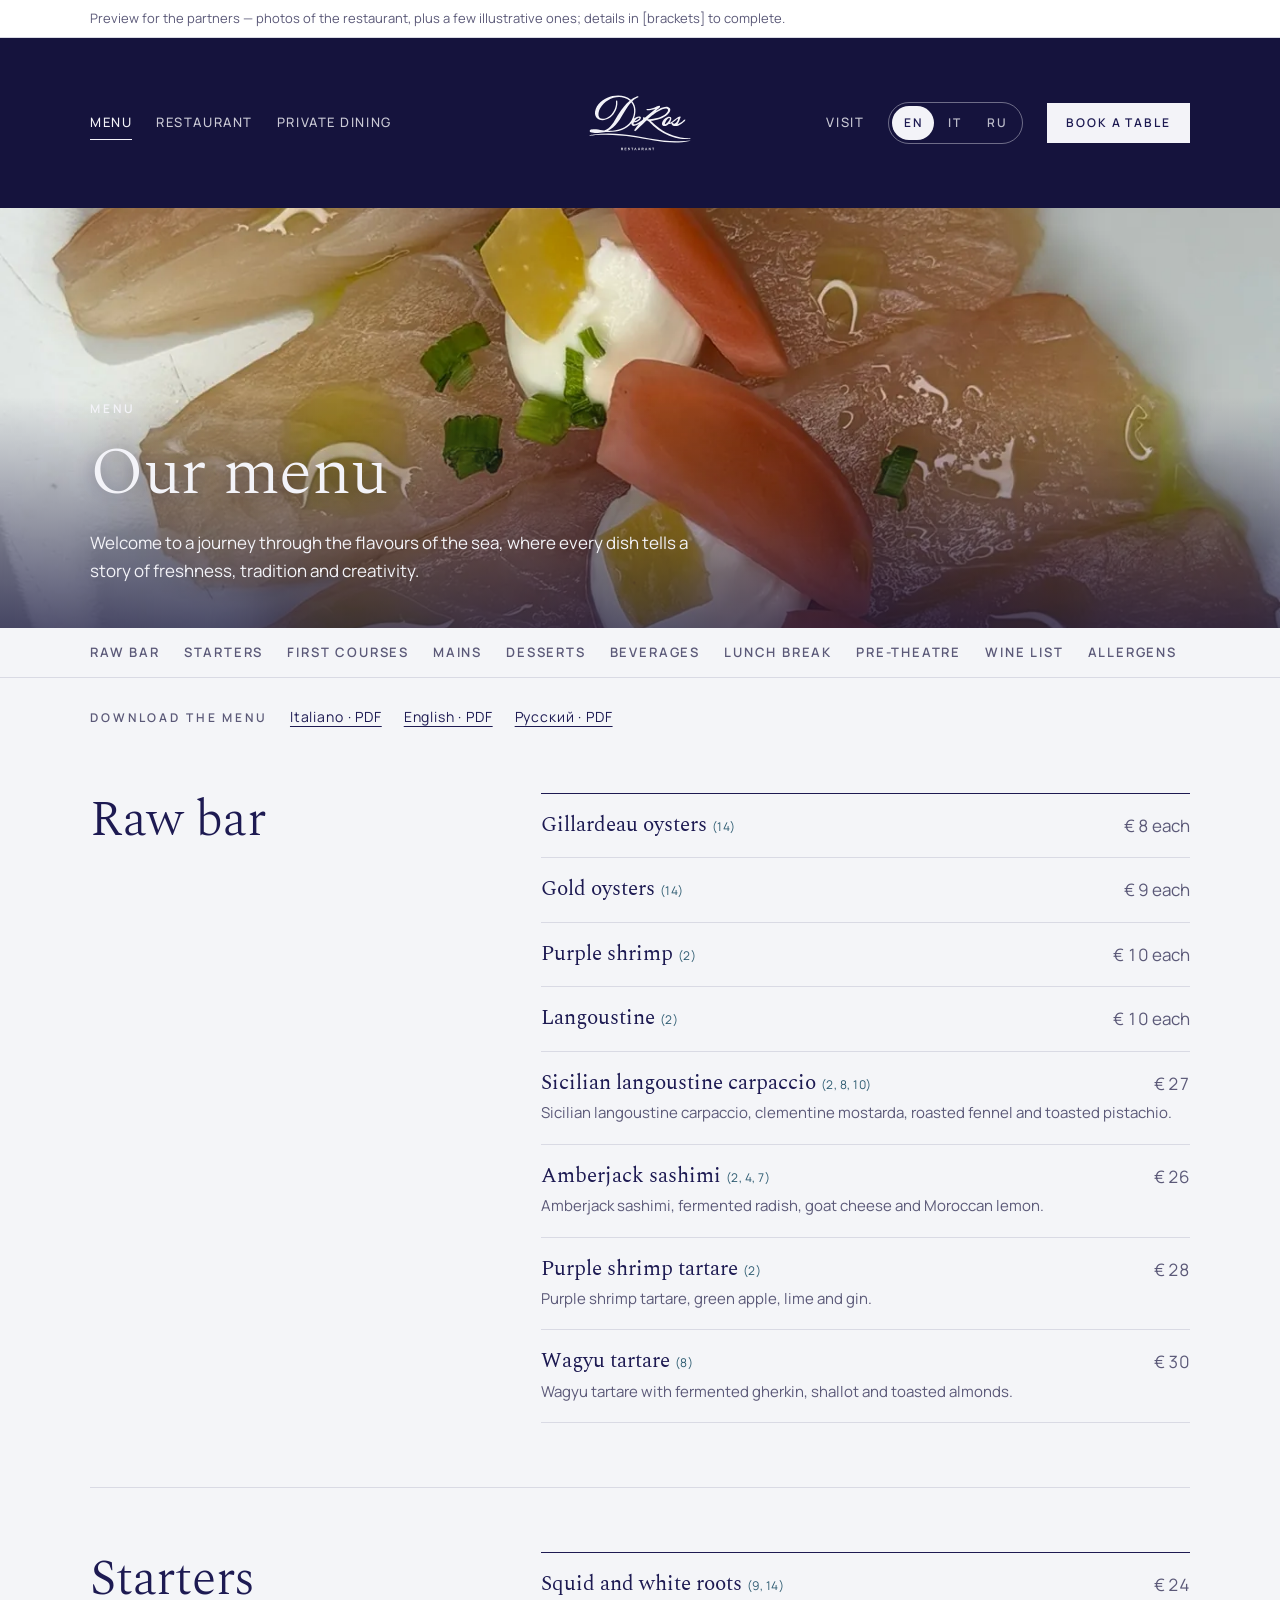
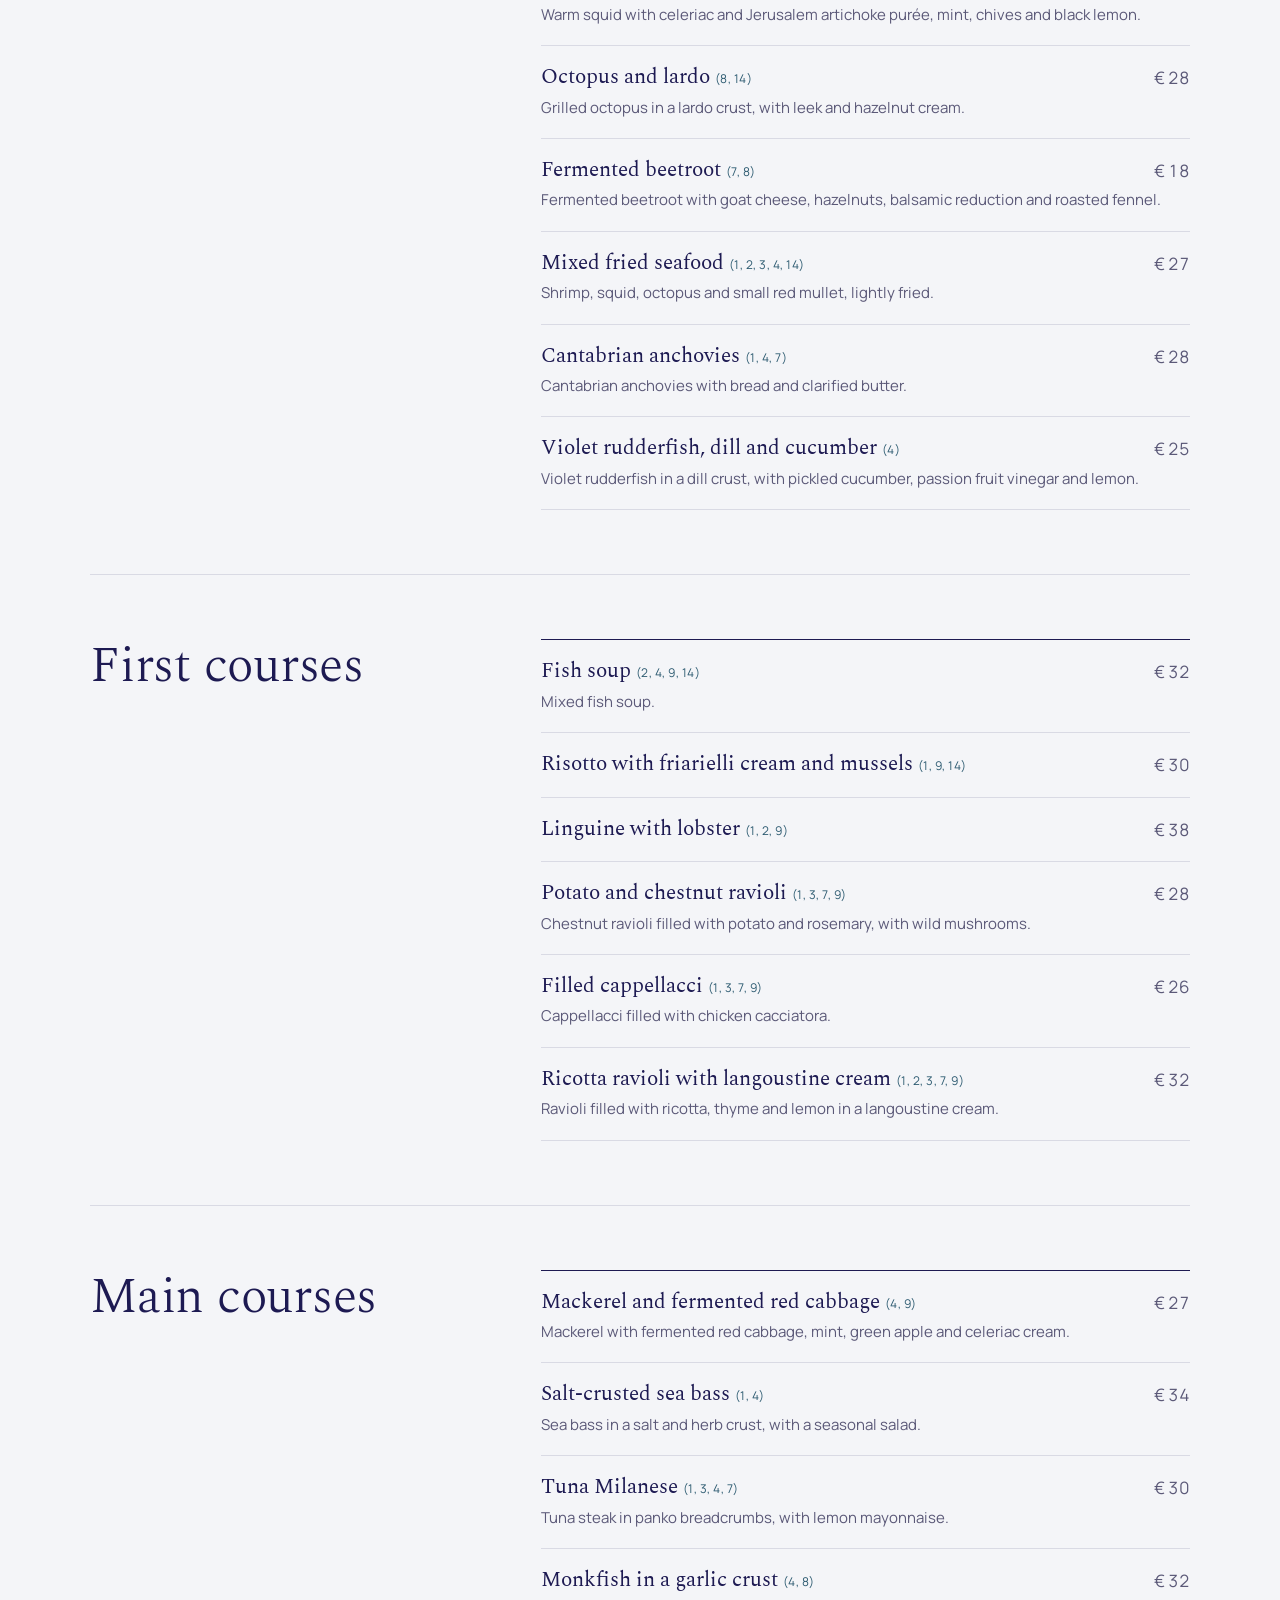
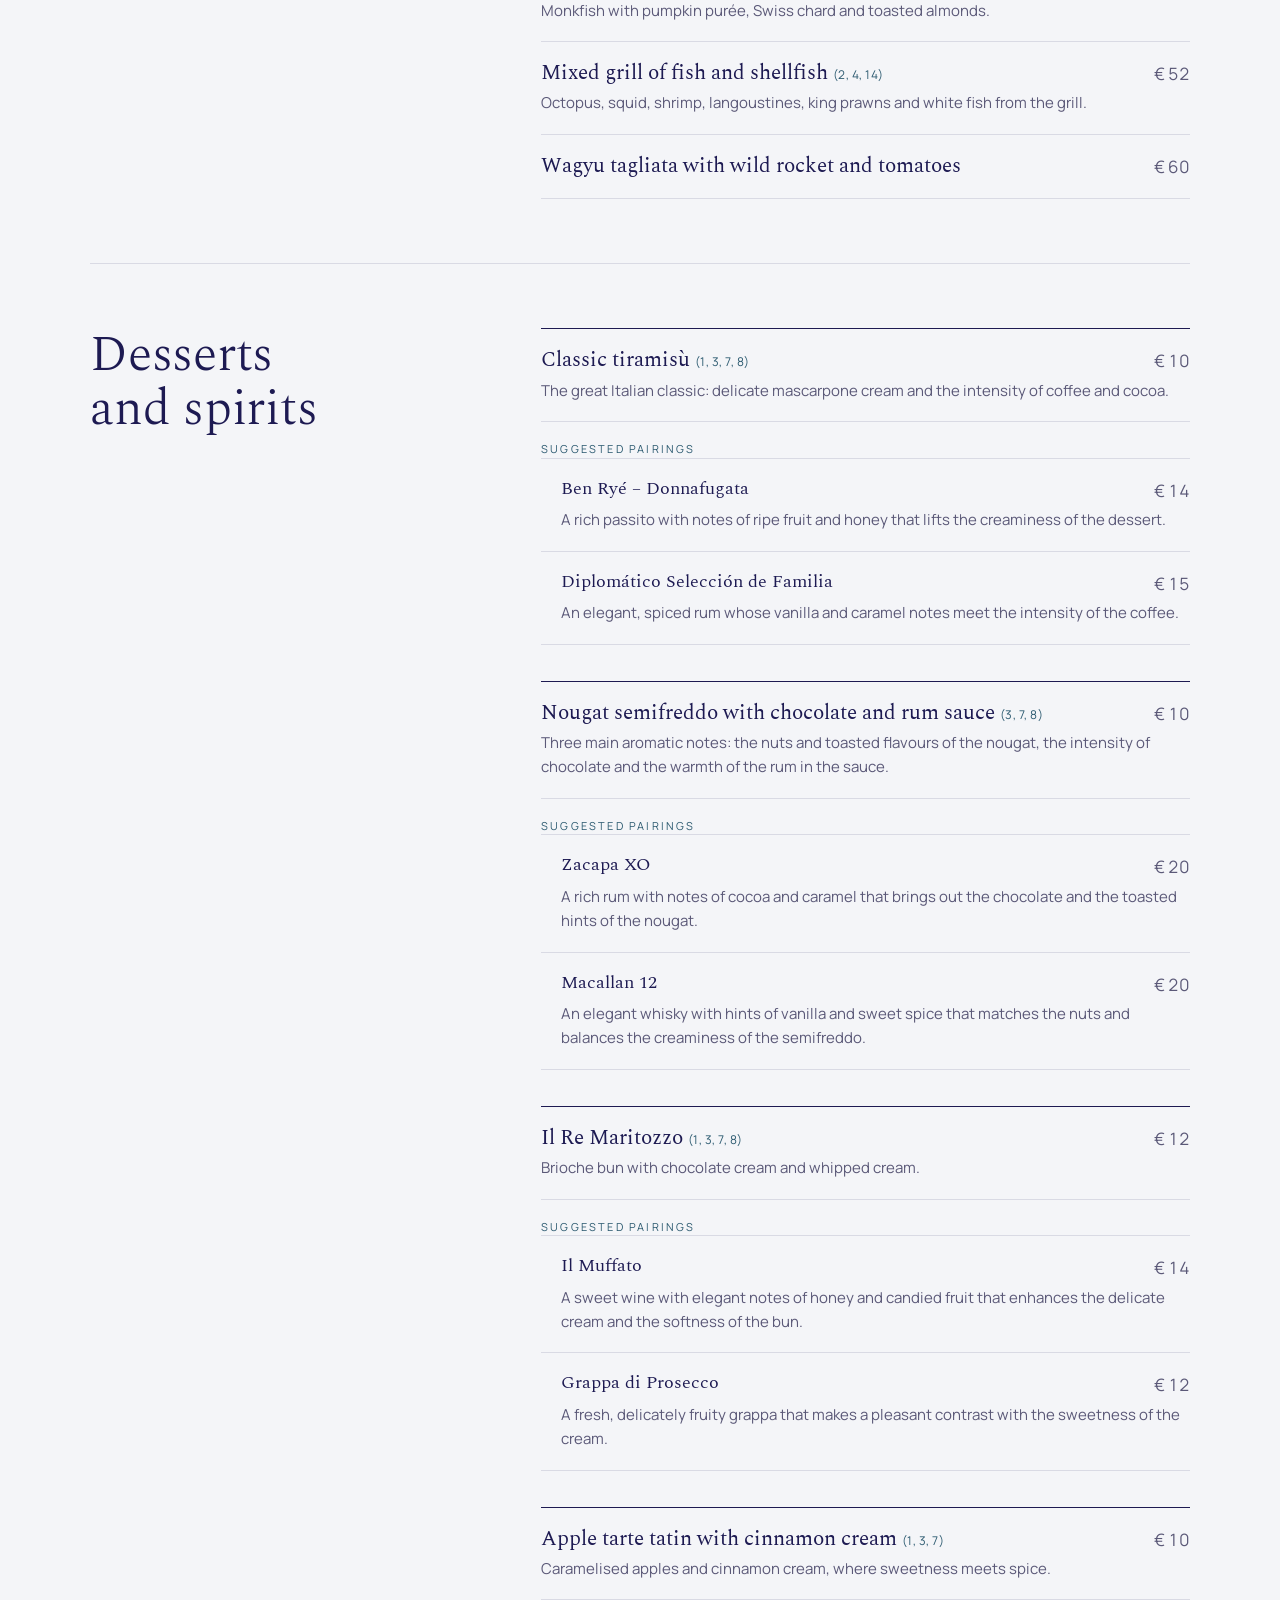
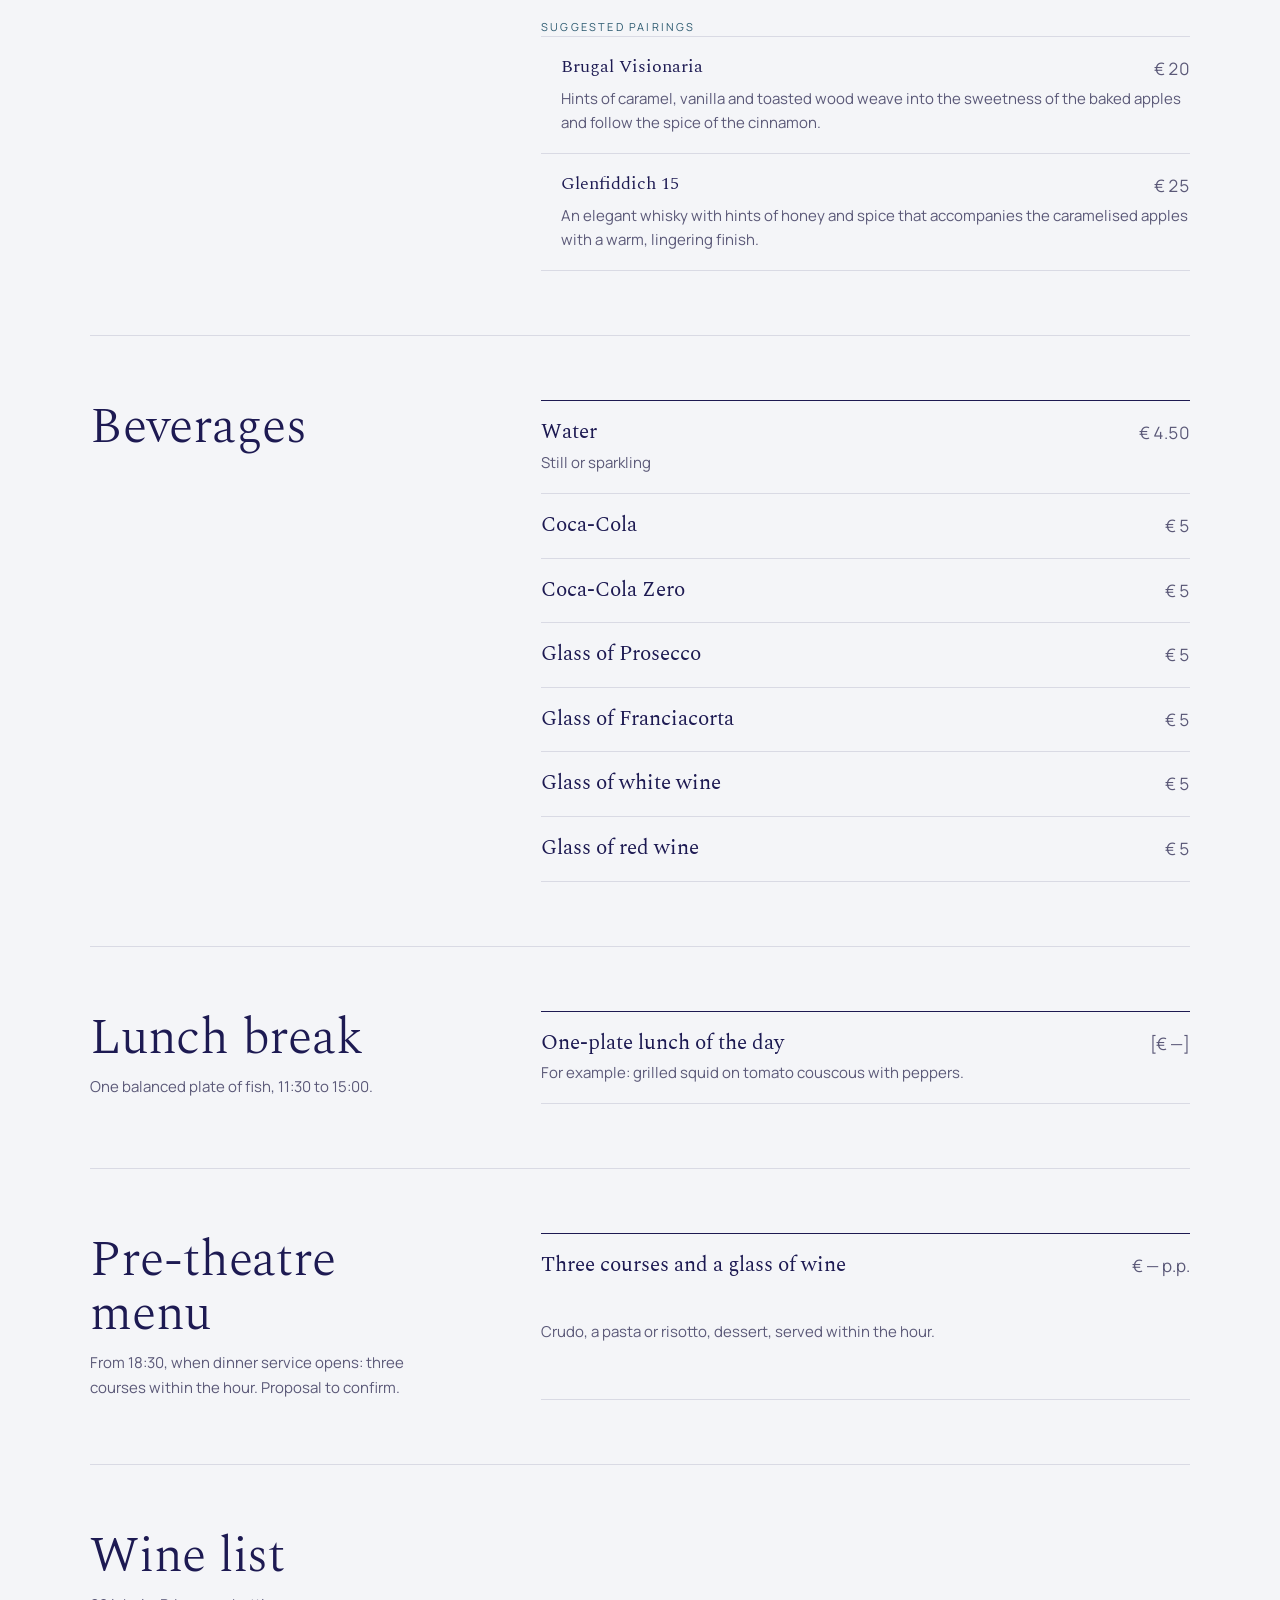
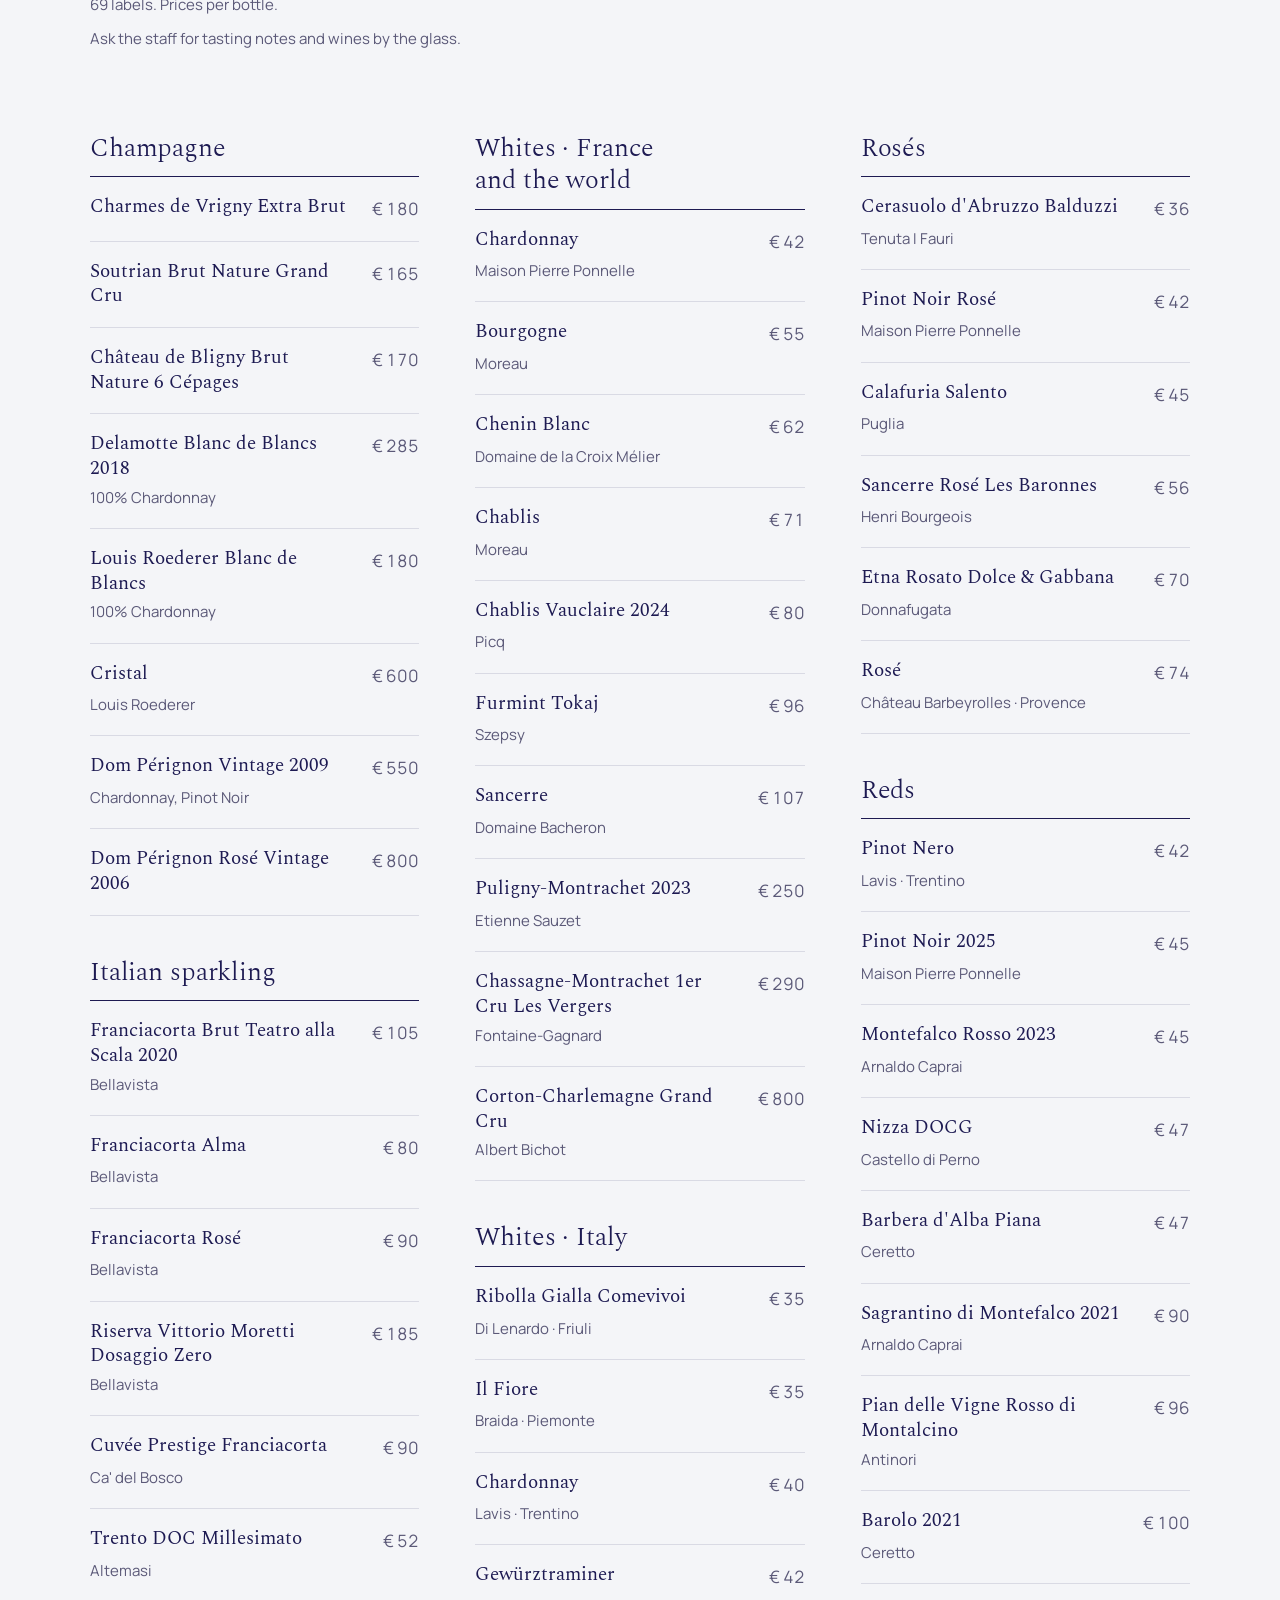
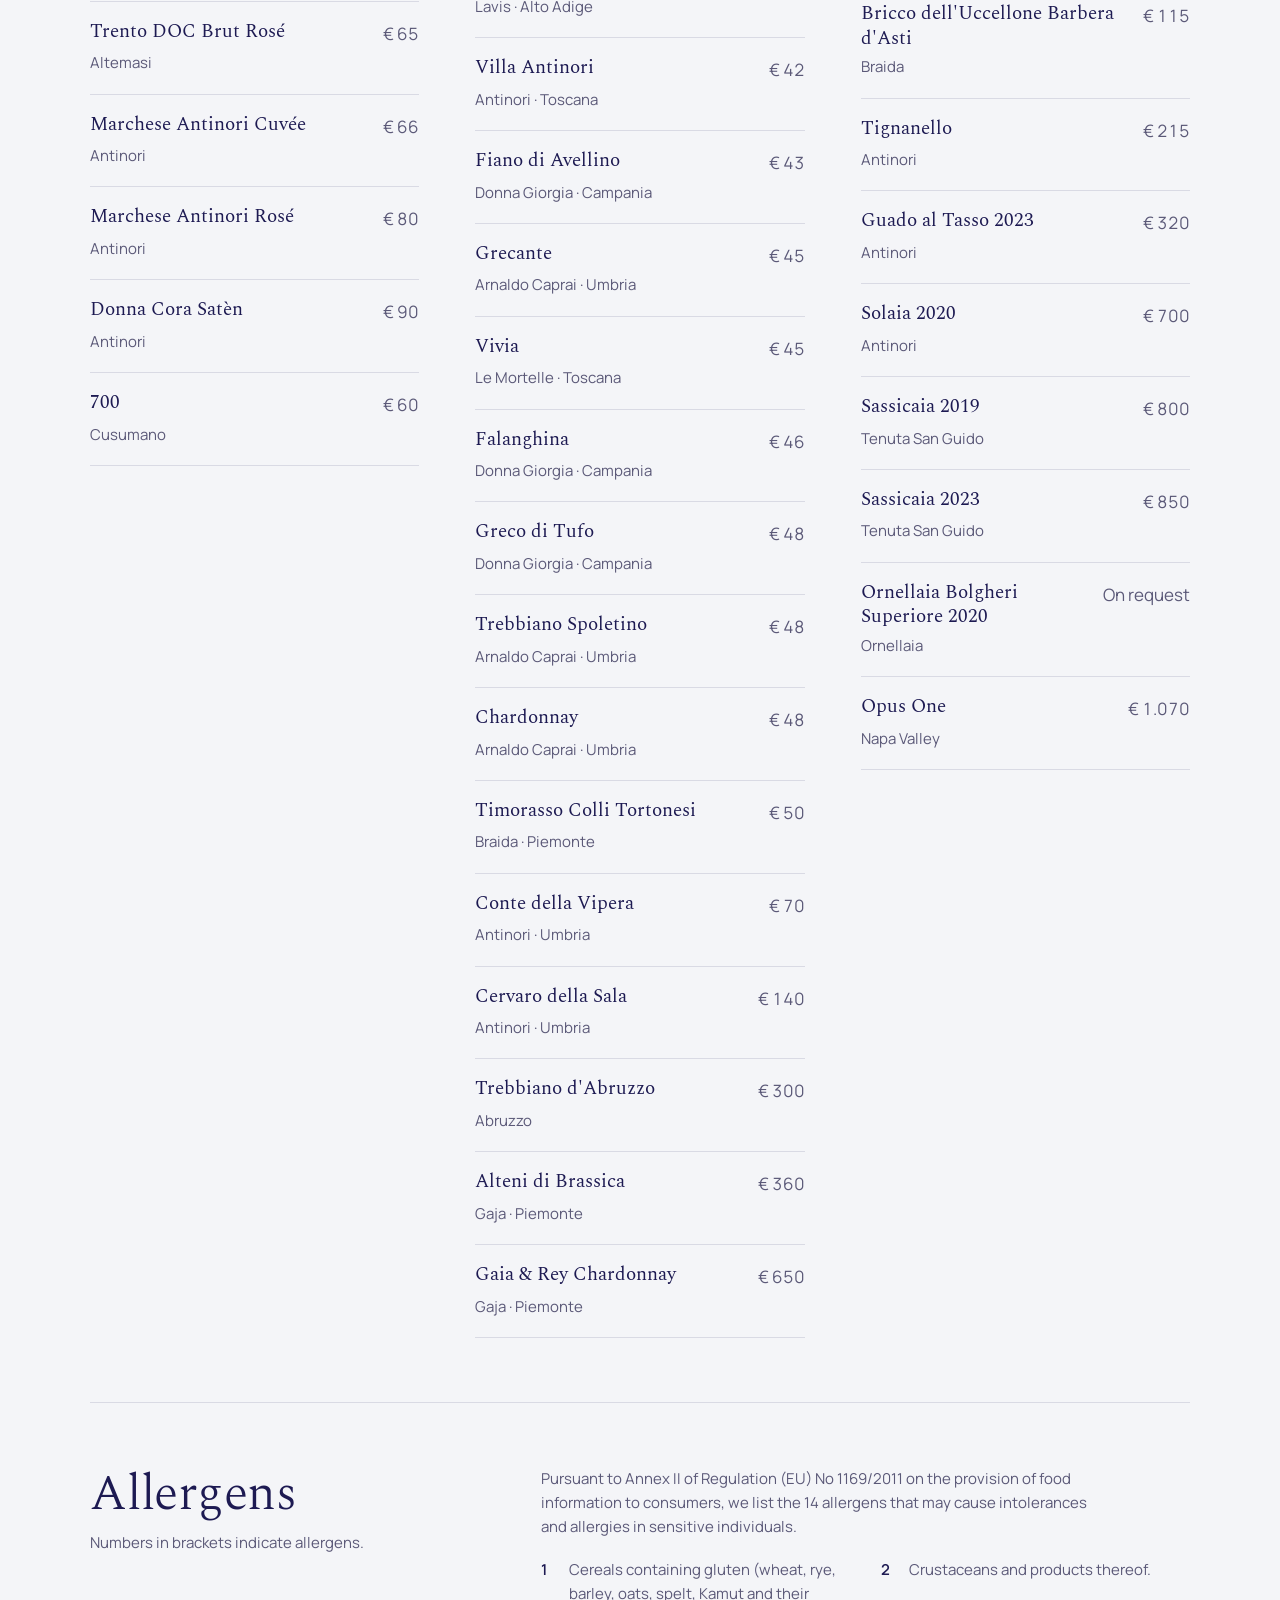
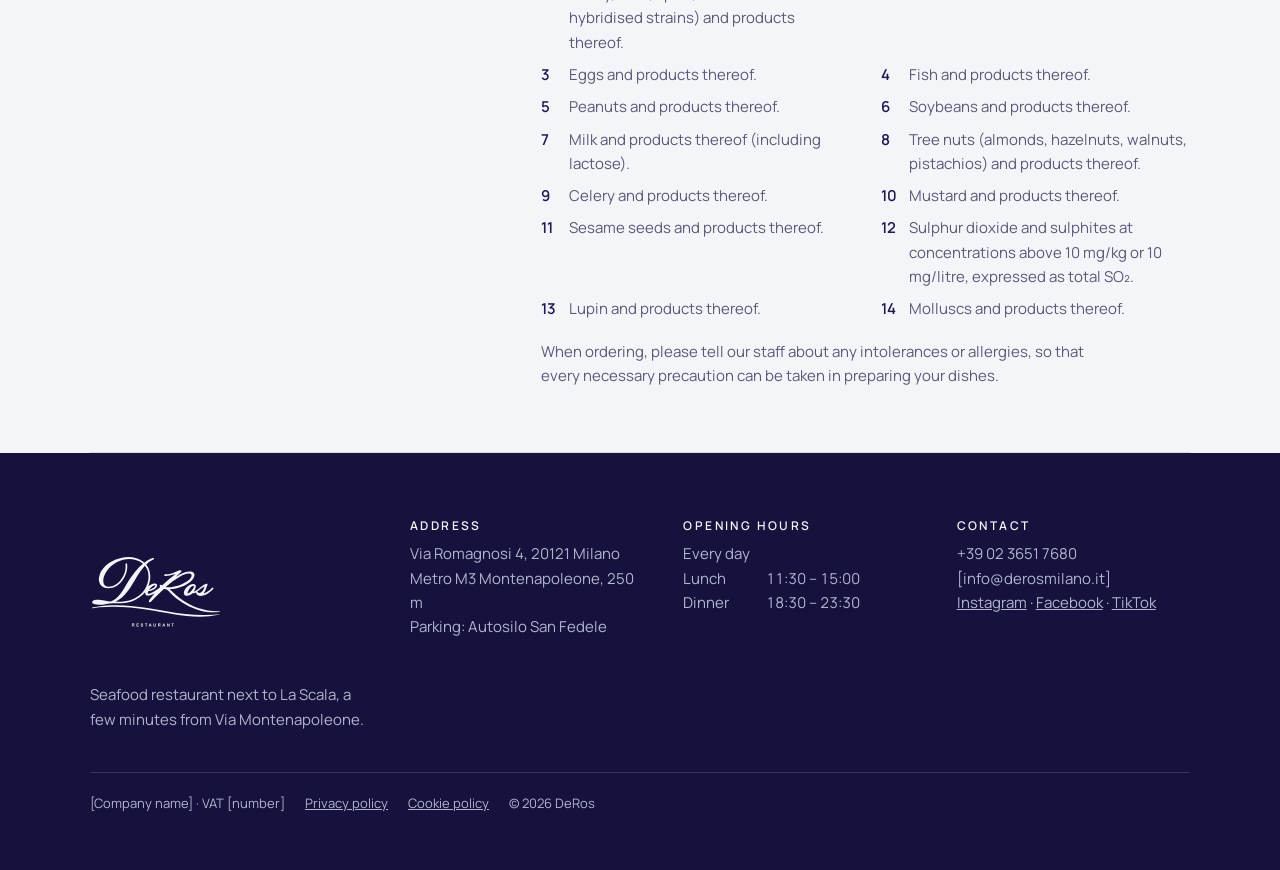
==== commit aef437b2: "Orari 11:30-15:00 e 18:30-23:30, 30 coperti Co-Authored-By: Claude Opus 5.5 <noreply@anthropic.com> " ====
--- a/menu.html
+++ b/menu.html
@@ -61,10 +61,10 @@
   <section class="course" id="raw"><div class="intro"><h2 data-it="Cruderìa" data-ru="Сырой бар">Raw bar</h2></div><ul class="dish-list"><li><span class="name"><span data-it="Ostriche Gillardeau" data-ru="Устрицы Gillardeau">Gillardeau oysters</span> <span class="al">(14)</span></span><span class="price" data-it="€ 8 cad." data-ru="€ 8 шт.">€ 8 each</span></li><li><span class="name"><span data-it="Ostriche Gold" data-ru="Устрицы Gold">Gold oysters</span> <span class="al">(14)</span></span><span class="price" data-it="€ 9 cad." data-ru="€ 9 шт.">€ 9 each</span></li><li><span class="name"><span data-it="Gambero viola" data-ru="Фиолетовая креветка">Purple shrimp</span> <span class="al">(2)</span></span><span class="price" data-it="€ 10 cad." data-ru="€ 10 шт.">€ 10 each</span></li><li><span class="name"><span data-it="Scampo" data-ru="Лангустин">Langoustine</span> <span class="al">(2)</span></span><span class="price" data-it="€ 10 cad." data-ru="€ 10 шт.">€ 10 each</span></li><li><span class="name"><span data-it="Carpaccio di scampo di Sicilia" data-ru="Карпаччо из сицилийских лангустинов">Sicilian langoustine carpaccio</span> <span class="al">(2, 8, 10)</span></span><span class="price" data-it="€ 27" data-ru="€ 27">€ 27</span><span class="desc" data-it="Carpaccio di scampo di Sicilia, mostarda di clementine, finocchio arrosto e pistacchio tostato." data-ru="Карпаччо из сицилийских лангустинов, мостарда из клементинов, запечённый фенхель и обжаренные фисташки.">Sicilian langoustine carpaccio, clementine mostarda, roasted fennel and toasted pistachio.</span></li><li><span class="name"><span data-it="Sashimi di ricciola" data-ru="Сашими из лакедры">Amberjack sashimi</span> <span class="al">(2, 4, 7)</span></span><span class="price" data-it="€ 26" data-ru="€ 26">€ 26</span><span class="desc" data-it="Sashimi di ricciola, ravanello fermentato, caprino e limone marocchino." data-ru="Сашими из лакедры, ферментированный редис, козий сыр и марокканский лимон.">Amberjack sashimi, fermented radish, goat cheese and Moroccan lemon.</span></li><li><span class="name"><span data-it="Tartare di gambero viola" data-ru="Тартар из фиолетовой креветки">Purple shrimp tartare</span> <span class="al">(2)</span></span><span class="price" data-it="€ 28" data-ru="€ 28">€ 28</span><span class="desc" data-it="Tartare di gambero viola, mela verde, lime e gin." data-ru="Тартар из фиолетовой креветки, зелёное яблоко, лайм и джин.">Purple shrimp tartare, green apple, lime and gin.</span></li><li><span class="name"><span data-it="Tartare di wagyu" data-ru="Тартар из вагю">Wagyu tartare</span> <span class="al">(8)</span></span><span class="price" data-it="€ 30" data-ru="€ 30">€ 30</span><span class="desc" data-it="Tartare di wagyu con cetriolino fermentato, scalogno e mandorle tostate." data-ru="Тартар из вагю с ферментированным корнишоном, луком-шалотом и обжаренным миндалём.">Wagyu tartare with fermented gherkin, shallot and toasted almonds.</span></li></ul></section><section class="course" id="starters"><div class="intro"><h2 data-it="Antipasti" data-ru="Закуски">Starters</h2></div><ul class="dish-list"><li><span class="name"><span data-it="Calamaro e radice bianca" data-ru="Кальмар и белые корнеплоды">Squid and white roots</span> <span class="al">(9, 14)</span></span><span class="price" data-it="€ 24" data-ru="€ 24">€ 24</span><span class="desc" data-it="Calamaro tiepido con purea di sedano rapa e topinambur, menta, erba cipollina e limone nero." data-ru="Тёплый кальмар с пюре из корня сельдерея и топинамбура, мятой, шнитт-луком и чёрным лимоном.">Warm squid with celeriac and Jerusalem artichoke purée, mint, chives and black lemon.</span></li><li><span class="name"><span data-it="Polpo e lardo" data-ru="Осьминог и лардо">Octopus and lardo</span> <span class="al">(8, 14)</span></span><span class="price" data-it="€ 28" data-ru="€ 28">€ 28</span><span class="desc" data-it="Polpo alla brace in crosta di lardo con crema di porro e nocciole." data-ru="Осьминог на гриле в корочке из лардо с кремом из лука-порея и фундука.">Grilled octopus in a lardo crust, with leek and hazelnut cream.</span></li><li><span class="name"><span data-it="Barbabietola rossa fermentata" data-ru="Ферментированная свёкла">Fermented beetroot</span> <span class="al">(7, 8)</span></span><span class="price" data-it="€ 18" data-ru="€ 18">€ 18</span><span class="desc" data-it="Barbabietola fermentata con caprino, nocciole, riduzione di aceto balsamico e finocchio arrosto." data-ru="Ферментированная свёкла с козьим сыром, фундуком, бальзамической редукцией и запечённым фенхелем.">Fermented beetroot with goat cheese, hazelnuts, balsamic reduction and roasted fennel.</span></li><li><span class="name"><span data-it="Frittura mista di pesce" data-ru="Ассорти морепродуктов во фритюре">Mixed fried seafood</span> <span class="al">(1, 2, 3, 4, 14)</span></span><span class="price" data-it="€ 27" data-ru="€ 27">€ 27</span><span class="desc" data-it="Fritto misto di gamberi, calamari, polpo e trigliette." data-ru="Креветки, кальмары, осьминог и мелкая барабулька во фритюре.">Shrimp, squid, octopus and small red mullet, lightly fried.</span></li><li><span class="name"><span data-it="Acciughe del Cantabrico" data-ru="Кантабрийские анчоусы">Cantabrian anchovies</span> <span class="al">(1, 4, 7)</span></span><span class="price" data-it="€ 28" data-ru="€ 28">€ 28</span><span class="desc" data-it="Acciughe del Cantabrico con pane e burro chiarificato." data-ru="Кантабрийские анчоусы с хлебом и топлёным маслом.">Cantabrian anchovies with bread and clarified butter.</span></li><li><span class="name"><span data-it="Centrofolo viola con aneto e cetriolo" data-ru="Центролоф с укропом и огурцом">Violet rudderfish, dill and cucumber</span> <span class="al">(4)</span></span><span class="price" data-it="€ 25" data-ru="€ 25">€ 25</span><span class="desc" data-it="Centrofolo viola in crosta di aneto con cetriolo acido, aceto al frutto della passione e limone." data-ru="Центролоф в укропной корочке с маринованным огурцом, уксусом из маракуйи и лимоном.">Violet rudderfish in a dill crust, with pickled cucumber, passion fruit vinegar and lemon.</span></li></ul></section><section class="course" id="pasta"><div class="intro"><h2 data-it="Primi" data-ru="Первые блюда">First courses</h2></div><ul class="dish-list"><li><span class="name"><span data-it="Zuppa di pesce" data-ru="Рыбный суп">Fish soup</span> <span class="al">(2, 4, 9, 14)</span></span><span class="price" data-it="€ 32" data-ru="€ 32">€ 32</span><span class="desc" data-it="Zuppa di pesce misto." data-ru="Суп из разных видов рыбы.">Mixed fish soup.</span></li><li><span class="name"><span data-it="Risotto con crema di friarielli e cozze" data-ru="Ризотто с кремом из фриарьелли и мидиями">Risotto with friarielli cream and mussels</span> <span class="al">(1, 9, 14)</span></span><span class="price" data-it="€ 30" data-ru="€ 30">€ 30</span></li><li><span class="name"><span data-it="Linguina all&#x27;astice" data-ru="Лингвине с омаром">Linguine with lobster</span> <span class="al">(1, 2, 9)</span></span><span class="price" data-it="€ 38" data-ru="€ 38">€ 38</span></li><li><span class="name"><span data-it="Ravioli patate e castagne" data-ru="Равиоли с картофелем и каштанами">Potato and chestnut ravioli</span> <span class="al">(1, 3, 7, 9)</span></span><span class="price" data-it="€ 28" data-ru="€ 28">€ 28</span><span class="desc" data-it="Ravioli di castagna ripieni di patate e rosmarino ai funghi selvatici." data-ru="Каштановые равиоли с начинкой из картофеля и розмарина, с лесными грибами.">Chestnut ravioli filled with potato and rosemary, with wild mushrooms.</span></li><li><span class="name"><span data-it="Cappellacci ripieni" data-ru="Каппеллаччи с начинкой">Filled cappellacci</span> <span class="al">(1, 3, 7, 9)</span></span><span class="price" data-it="€ 26" data-ru="€ 26">€ 26</span><span class="desc" data-it="Cappellacci ripieni di pollo alla cacciatora." data-ru="Каппеллаччи с начинкой из курицы по-охотничьи («каччатора»).">Cappellacci filled with chicken cacciatora.</span></li><li><span class="name"><span data-it="Ravioli con ricotta e crema di scampi" data-ru="Равиоли с рикоттой в креме из лангустинов">Ricotta ravioli with langoustine cream</span> <span class="al">(1, 2, 3, 7, 9)</span></span><span class="price" data-it="€ 32" data-ru="€ 32">€ 32</span><span class="desc" data-it="Ravioli ripieni di ricotta, timo e limone in crema di scampi." data-ru="Равиоли с рикоттой, тимьяном и лимоном в креме из лангустинов.">Ravioli filled with ricotta, thyme and lemon in a langoustine cream.</span></li></ul></section><section class="course" id="mains"><div class="intro"><h2 data-it="Secondi" data-ru="Основные блюда">Main courses</h2></div><ul class="dish-list"><li><span class="name"><span data-it="Sgombro e cavolo rosso fermentato" data-ru="Скумбрия и ферментированная красная капуста">Mackerel and fermented red cabbage</span> <span class="al">(4, 9)</span></span><span class="price" data-it="€ 27" data-ru="€ 27">€ 27</span><span class="desc" data-it="Sgombro con cavolo rosso fermentato, menta e mela verde e crema di sedano rapa." data-ru="Скумбрия с ферментированной красной капустой, мятой, зелёным яблоком и кремом из корня сельдерея.">Mackerel with fermented red cabbage, mint, green apple and celeriac cream.</span></li><li><span class="name"><span data-it="Branzino in crosta di sale" data-ru="Сибас в соляной корочке">Salt-crusted sea bass</span> <span class="al">(1, 4)</span></span><span class="price" data-it="€ 34" data-ru="€ 34">€ 34</span><span class="desc" data-it="Branzino in crosta di sale e erbe con insalata di stagione." data-ru="Сибас в корочке из соли и трав с сезонным салатом.">Sea bass in a salt and herb crust, with a seasonal salad.</span></li><li><span class="name"><span data-it="Tonno alla milanese" data-ru="Тунец по-милански">Tuna Milanese</span> <span class="al">(1, 3, 4, 7)</span></span><span class="price" data-it="€ 30" data-ru="€ 30">€ 30</span><span class="desc" data-it="Trancio di tonno in pane panko servito con maionese al limone." data-ru="Стейк тунца в панировке панко с лимонным майонезом.">Tuna steak in panko breadcrumbs, with lemon mayonnaise.</span></li><li><span class="name"><span data-it="Coda di rospo in crosta di aglio" data-ru="Морской чёрт в чесночной корочке">Monkfish in a garlic crust</span> <span class="al">(4, 8)</span></span><span class="price" data-it="€ 32" data-ru="€ 32">€ 32</span><span class="desc" data-it="Coda di rospo con purea di zucca, bieta e mandorle tostate." data-ru="Морской чёрт с тыквенным пюре, мангольдом и обжаренным миндалём.">Monkfish with pumpkin purée, Swiss chard and toasted almonds.</span></li><li><span class="name"><span data-it="Grigliata mista di pesce" data-ru="Рыба и морепродукты на гриле">Mixed grill of fish and shellfish</span> <span class="al">(2, 4, 14)</span></span><span class="price" data-it="€ 52" data-ru="€ 52">€ 52</span><span class="desc" data-it="Grigliata di pesce con polpi, calamari, gamberi, scampi, mazzancolle e pesce bianco." data-ru="Осьминог, кальмары, креветки, лангустины, королевские креветки и белая рыба на гриле.">Octopus, squid, shrimp, langoustines, king prawns and white fish from the grill.</span></li><li><span class="name"><span data-it="Tagliata di wagyu con rucola selvatica e pomodori" data-ru="Тальята из вагю с дикой рукколой и томатами">Wagyu tagliata with wild rocket and tomatoes</span></span><span class="price" data-it="€ 60" data-ru="€ 60">€ 60</span></li></ul></section>
   <section class="course" id="desserts"><div class="intro"><h2 data-it="Dolci e distillati" data-ru="Десерты и крепкие напитки">Desserts and spirits</h2></div><div><div class="dessert-block"><ul class="dish-list"><li><span class="name"><span data-it="Il classico tiramisù" data-ru="Классический тирамису">Classic tiramisù</span> <span class="al">(1, 3, 7, 8)</span></span><span class="price" data-it="€ 10" data-ru="€ 10">€ 10</span><span class="desc" data-it="Il grande classico italiano, tra la delicatezza della crema al mascarpone e l&#x27;intensità del caffè e del cacao." data-ru="Великая итальянская классика: нежный крем из маскарпоне и насыщенный вкус кофе и какао.">The great Italian classic: delicate mascarpone cream and the intensity of coffee and cocoa.</span></li></ul><p class="pair-label" data-it="Abbinamenti consigliati" data-ru="Рекомендуемые сочетания">Suggested pairings</p><ul class="dish-list pairs"><li><span class="name"><span data-it="Ben Ryé – Donnafugata" data-ru="Ben Ryé – Donnafugata">Ben Ryé – Donnafugata</span></span><span class="price" data-it="€ 14" data-ru="€ 14">€ 14</span><span class="desc" data-it="Un passito avvolgente, dalle note di frutta matura e miele, che esalta la cremosità del dessert." data-ru="Насыщенное вино пассито с нотами спелых фруктов и мёда, подчёркивающее кремовость десерта.">A rich passito with notes of ripe fruit and honey that lifts the creaminess of the dessert.</span></li><li><span class="name"><span data-it="Diplomático Selección de Familia" data-ru="Diplomático Selección de Familia">Diplomático Selección de Familia</span></span><span class="price" data-it="€ 15" data-ru="€ 15">€ 15</span><span class="desc" data-it="Un rum elegante e speziato, le cui note di vaniglia e caramello incontrano l&#x27;intensità del caffè." data-ru="Элегантный пряный ром, чьи ноты ванили и карамели встречаются с насыщенностью кофе.">An elegant, spiced rum whose vanilla and caramel notes meet the intensity of the coffee.</span></li></ul></div><div class="dessert-block"><ul class="dish-list"><li><span class="name"><span data-it="Semifreddo al torroncino con salsa al cioccolato e rum" data-ru="Семифреддо с нугой и шоколадно-ромовым соусом">Nougat semifreddo with chocolate and rum sauce</span> <span class="al">(3, 7, 8)</span></span><span class="price" data-it="€ 10" data-ru="€ 10">€ 10</span><span class="desc" data-it="Questo dessert presenta tre componenti aromatiche principali: la frutta secca e le note tostate del torroncino, l&#x27;intensità del cioccolato e il carattere caldo del rum presente nella salsa." data-ru="Три главных аромата: орехи и обжаренные ноты нуги, насыщенный шоколад и тёплый характер рома в соусе.">Three main aromatic notes: the nuts and toasted flavours of the nougat, the intensity of chocolate and the warmth of the rum in the sauce.</span></li></ul><p class="pair-label" data-it="Abbinamenti consigliati" data-ru="Рекомендуемые сочетания">Suggested pairings</p><ul class="dish-list pairs"><li><span class="name"><span data-it="Zacapa XO" data-ru="Zacapa XO">Zacapa XO</span></span><span class="price" data-it="€ 20" data-ru="€ 20">€ 20</span><span class="desc" data-it="Un rum avvolgente, dalle note di cacao e caramello, che esalta la ricchezza del cioccolato e le sfumature tostate del torroncino." data-ru="Насыщенный ром с нотами какао и карамели, раскрывающий шоколад и обжаренные оттенки нуги.">A rich rum with notes of cocoa and caramel that brings out the chocolate and the toasted hints of the nougat.</span></li><li><span class="name"><span data-it="Macallan 12" data-ru="Macallan 12">Macallan 12</span></span><span class="price" data-it="€ 20" data-ru="€ 20">€ 20</span><span class="desc" data-it="Un whisky elegante, dalle sfumature di vaniglia e spezie dolci, che accompagna la frutta secca e bilancia la cremosità del semifreddo." data-ru="Элегантный виски с оттенками ванили и сладких пряностей, который сочетается с орехами и уравновешивает кремовость семифреддо.">An elegant whisky with hints of vanilla and sweet spice that matches the nuts and balances the creaminess of the semifreddo.</span></li></ul></div><div class="dessert-block"><ul class="dish-list"><li><span class="name"><span data-it="Il Re Maritozzo" data-ru="Il Re Maritozzo">Il Re Maritozzo</span> <span class="al">(1, 3, 7, 8)</span></span><span class="price" data-it="€ 12" data-ru="€ 12">€ 12</span><span class="desc" data-it="Pan brioche con cremoso al cioccolato e panna montata." data-ru="Бриошь с шоколадным кремом и взбитыми сливками.">Brioche bun with chocolate cream and whipped cream.</span></li></ul><p class="pair-label" data-it="Abbinamenti consigliati" data-ru="Рекомендуемые сочетания">Suggested pairings</p><ul class="dish-list pairs"><li><span class="name"><span data-it="Il Muffato" data-ru="Il Muffato">Il Muffato</span></span><span class="price" data-it="€ 14" data-ru="€ 14">€ 14</span><span class="desc" data-it="Un vino dolce dalle eleganti note di miele e frutta candita, che valorizza la delicatezza della panna e la sofficità del maritozzo." data-ru="Десертное вино с элегантными нотами мёда и цукатов, подчёркивающее нежность сливок и мягкость булочки.">A sweet wine with elegant notes of honey and candied fruit that enhances the delicate cream and the softness of the bun.</span></li><li><span class="name"><span data-it="Grappa di Prosecco" data-ru="Граппа из просекко">Grappa di Prosecco</span></span><span class="price" data-it="€ 12" data-ru="€ 12">€ 12</span><span class="desc" data-it="Una grappa dal carattere fresco e delicatamente fruttato, che crea un piacevole contrasto con la dolcezza della panna." data-ru="Свежая, деликатно фруктовая граппа, приятно контрастирующая со сладостью сливок.">A fresh, delicately fruity grappa that makes a pleasant contrast with the sweetness of the cream.</span></li></ul></div><div class="dessert-block"><ul class="dish-list"><li><span class="name"><span data-it="Tarte Tatin di mele con crema alla cannella" data-ru="Яблочный тарт татен с коричным кремом">Apple tarte tatin with cinnamon cream</span> <span class="al">(1, 3, 7)</span></span><span class="price" data-it="€ 10" data-ru="€ 10">€ 10</span><span class="desc" data-it="Mele caramellate e crema alla cannella, in un incontro di dolcezza e note speziate." data-ru="Карамелизированные яблоки и коричный крем — встреча сладости и пряных нот.">Caramelised apples and cinnamon cream, where sweetness meets spice.</span></li></ul><p class="pair-label" data-it="Abbinamenti consigliati" data-ru="Рекомендуемые сочетания">Suggested pairings</p><ul class="dish-list pairs"><li><span class="name"><span data-it="Brugal Visionaria" data-ru="Brugal Visionaria">Brugal Visionaria</span></span><span class="price" data-it="€ 20" data-ru="€ 20">€ 20</span><span class="desc" data-it="Le sfumature di caramello, vaniglia e legno tostato si intrecciano con la dolcezza delle mele cotte, accompagnando le note speziate della cannella." data-ru="Оттенки карамели, ванили и обжаренного дерева переплетаются со сладостью печёных яблок и сопровождают пряность корицы.">Hints of caramel, vanilla and toasted wood weave into the sweetness of the baked apples and follow the spice of the cinnamon.</span></li><li><span class="name"><span data-it="Glenfiddich 15" data-ru="Glenfiddich 15">Glenfiddich 15</span></span><span class="price" data-it="€ 25" data-ru="€ 25">€ 25</span><span class="desc" data-it="Un whisky elegante, dalle sfumature di miele e spezie, che accompagna le mele caramellate con un finale caldo e persistente." data-ru="Элегантный виски с оттенками мёда и пряностей, сопровождающий карамелизированные яблоки тёплым долгим послевкусием.">An elegant whisky with hints of honey and spice that accompanies the caramelised apples with a warm, lingering finish.</span></li></ul></div></div></section>
   <section class="course" id="drinks"><div class="intro"><h2 data-it="Bevande" data-ru="Напитки">Beverages</h2></div><ul class="dish-list"><li><span class="name"><span data-it="Acqua" data-ru="Вода">Water</span></span><span class="price" data-it="€ 4,50" data-ru="€ 4,50">€ 4.50</span><span class="desc" data-it="Naturale o frizzante" data-ru="Негазированная или газированная">Still or sparkling</span></li><li><span class="name"><span data-it="Coca-Cola" data-ru="Coca-Cola">Coca-Cola</span></span><span class="price" data-it="€ 5" data-ru="€ 5">€ 5</span></li><li><span class="name"><span data-it="Coca-Cola Zero" data-ru="Coca-Cola Zero">Coca-Cola Zero</span></span><span class="price" data-it="€ 5" data-ru="€ 5">€ 5</span></li><li><span class="name"><span data-it="Calice di Prosecco" data-ru="Бокал просекко">Glass of Prosecco</span></span><span class="price" data-it="€ 5" data-ru="€ 5">€ 5</span></li><li><span class="name"><span data-it="Calice di Franciacorta" data-ru="Бокал франчакорты">Glass of Franciacorta</span></span><span class="price" data-it="€ 5" data-ru="€ 5">€ 5</span></li><li><span class="name"><span data-it="Calice di vino bianco" data-ru="Бокал белого вина">Glass of white wine</span></span><span class="price" data-it="€ 5" data-ru="€ 5">€ 5</span></li><li><span class="name"><span data-it="Calice di vino rosso" data-ru="Бокал красного вина">Glass of red wine</span></span><span class="price" data-it="€ 5" data-ru="€ 5">€ 5</span></li></ul></section>
-  <section class="course" id="lunch"><div class="intro"><h2 data-it="Pausa pranzo" data-ru="Обеденный перерыв">Lunch break</h2><p data-it="Un piatto unico di pesce, bilanciato, dalle 12:00 alle 15:00." data-ru="Одно сбалансированное рыбное блюдо, с 12:00 до 15:00.">One balanced plate of fish, 12:00 to 15:00.</p></div><ul class="dish-list">
+  <section class="course" id="lunch"><div class="intro"><h2 data-it="Pausa pranzo" data-ru="Обеденный перерыв">Lunch break</h2><p data-it="Un piatto unico di pesce, bilanciato, dalle 11:30 alle 15:00." data-ru="Одно сбалансированное рыбное блюдо, с 11:30 до 15:00.">One balanced plate of fish, 11:30 to 15:00.</p></div><ul class="dish-list">
     <li><span class="name"><span data-it="Piatto unico del giorno" data-ru="Блюдо дня">One-plate lunch of the day</span></span><span class="price">[€ —]</span><span class="desc" data-it="Per esempio: calamaro alla griglia su cous cous al pomodoro e peperoni." data-ru="Например: кальмар на гриле на кускусе с томатами и перцем.">For example: grilled squid on tomato couscous with peppers.</span></li>
   </ul></section>
-  <section class="course" id="theatre"><div class="intro"><h2 data-it="Menu pre-teatro" data-ru="Предтеатральное меню">Pre-theatre menu</h2><p data-it="Dalle 19:00, all'apertura della cena: tre portate in un'ora. Proposta da confermare." data-ru="С 19:00, с началом ужина: три блюда за час. Предложение требует подтверждения.">From 19:00, when dinner service opens: three courses within the hour. Proposal to confirm.</p></div><ul class="dish-list">
+  <section class="course" id="theatre"><div class="intro"><h2 data-it="Menu pre-teatro" data-ru="Предтеатральное меню">Pre-theatre menu</h2><p data-it="Dalle 18:30, all'apertura della cena: tre portate in un'ora. Proposta da confermare." data-ru="С 18:30, с началом ужина: три блюда за час. Предложение требует подтверждения.">From 18:30, when dinner service opens: three courses within the hour. Proposal to confirm.</p></div><ul class="dish-list">
     <li><span class="name" data-it="Tre portate e un calice di vino" data-ru="Три блюда и бокал вина">Three courses and a glass of wine</span><span class="price">€ — p.p.</span><span class="desc" data-it="Crudo, un primo, un dolce, serviti in un&#x27;ora." data-ru="Крудо, паста или ризотто, десерт — за час.">Crudo, a pasta or risotto, dessert, served within the hour.</span></li>
   </ul></section>
   <section class="course" id="wine"><div class="intro"><h2 data-it="Carta dei vini" data-ru="Винная карта">Wine list</h2>
@@ -83,7 +83,7 @@
         <span data-it="Ristorante di pesce accanto alla Scala, a pochi minuti da via Montenapoleone." data-ru="Рыбный ресторан рядом с Ла Скала, в нескольких минутах от Виа Монтенаполеоне.">Seafood restaurant next to La Scala, a few minutes from Via Montenapoleone.</span>
       </div>
       <div><h4 data-it="Indirizzo" data-ru="Адрес">Address</h4>Via Romagnosi 4, 20121 Milano<br><span data-it="Metro M3 Montenapoleone, 250 m" data-ru="Метро M3 Montenapoleone, 250 м">Metro M3 Montenapoleone, 250 m</span><br><span data-it="Parcheggio: Autosilo San Fedele" data-ru="Парковка: Autosilo San Fedele">Parking: Autosilo San Fedele</span></div>
-      <div><h4 data-it="Orari" data-ru="Часы работы">Opening hours</h4><div class="hours"><span data-it="Tutti i giorni" data-ru="Ежедневно">Every day</span><span></span><span data-it="Pranzo" data-ru="Обед">Lunch</span><span>12:00 – 15:00</span><span data-it="Cena" data-ru="Ужин">Dinner</span><span>19:00 – 23:00</span></div></div>
+      <div><h4 data-it="Orari" data-ru="Часы работы">Opening hours</h4><div class="hours"><span data-it="Tutti i giorni" data-ru="Ежедневно">Every day</span><span></span><span data-it="Pranzo" data-ru="Обед">Lunch</span><span>11:30 – 15:00</span><span data-it="Cena" data-ru="Ужин">Dinner</span><span>18:30 – 23:30</span></div></div>
       <div><h4 data-it="Contatti" data-ru="Контакты">Contact</h4>+39 02 3651 7680<br>[info@derosmilano.it]<br><a href="https://www.instagram.com/deros.ristorantemilano/" target="_blank" rel="noopener">Instagram</a> · <a href="https://www.facebook.com/deros.ristorante/" target="_blank" rel="noopener">Facebook</a> · <a href="https://www.tiktok.com/@derosristorante" target="_blank" rel="noopener">TikTok</a></div>
     </div>
     <div class="legal"><span data-it="[Ragione sociale] · P.IVA [numero]" data-ru="[Название компании] · ИНН/VAT [номер]">[Company name] · VAT [number]</span><a href="#" data-it="Privacy" data-ru="Политика конфиденциальности">Privacy policy</a><a href="#" data-it="Cookie" data-ru="Политика cookie">Cookie policy</a><span>© 2026 DeRos</span></div>
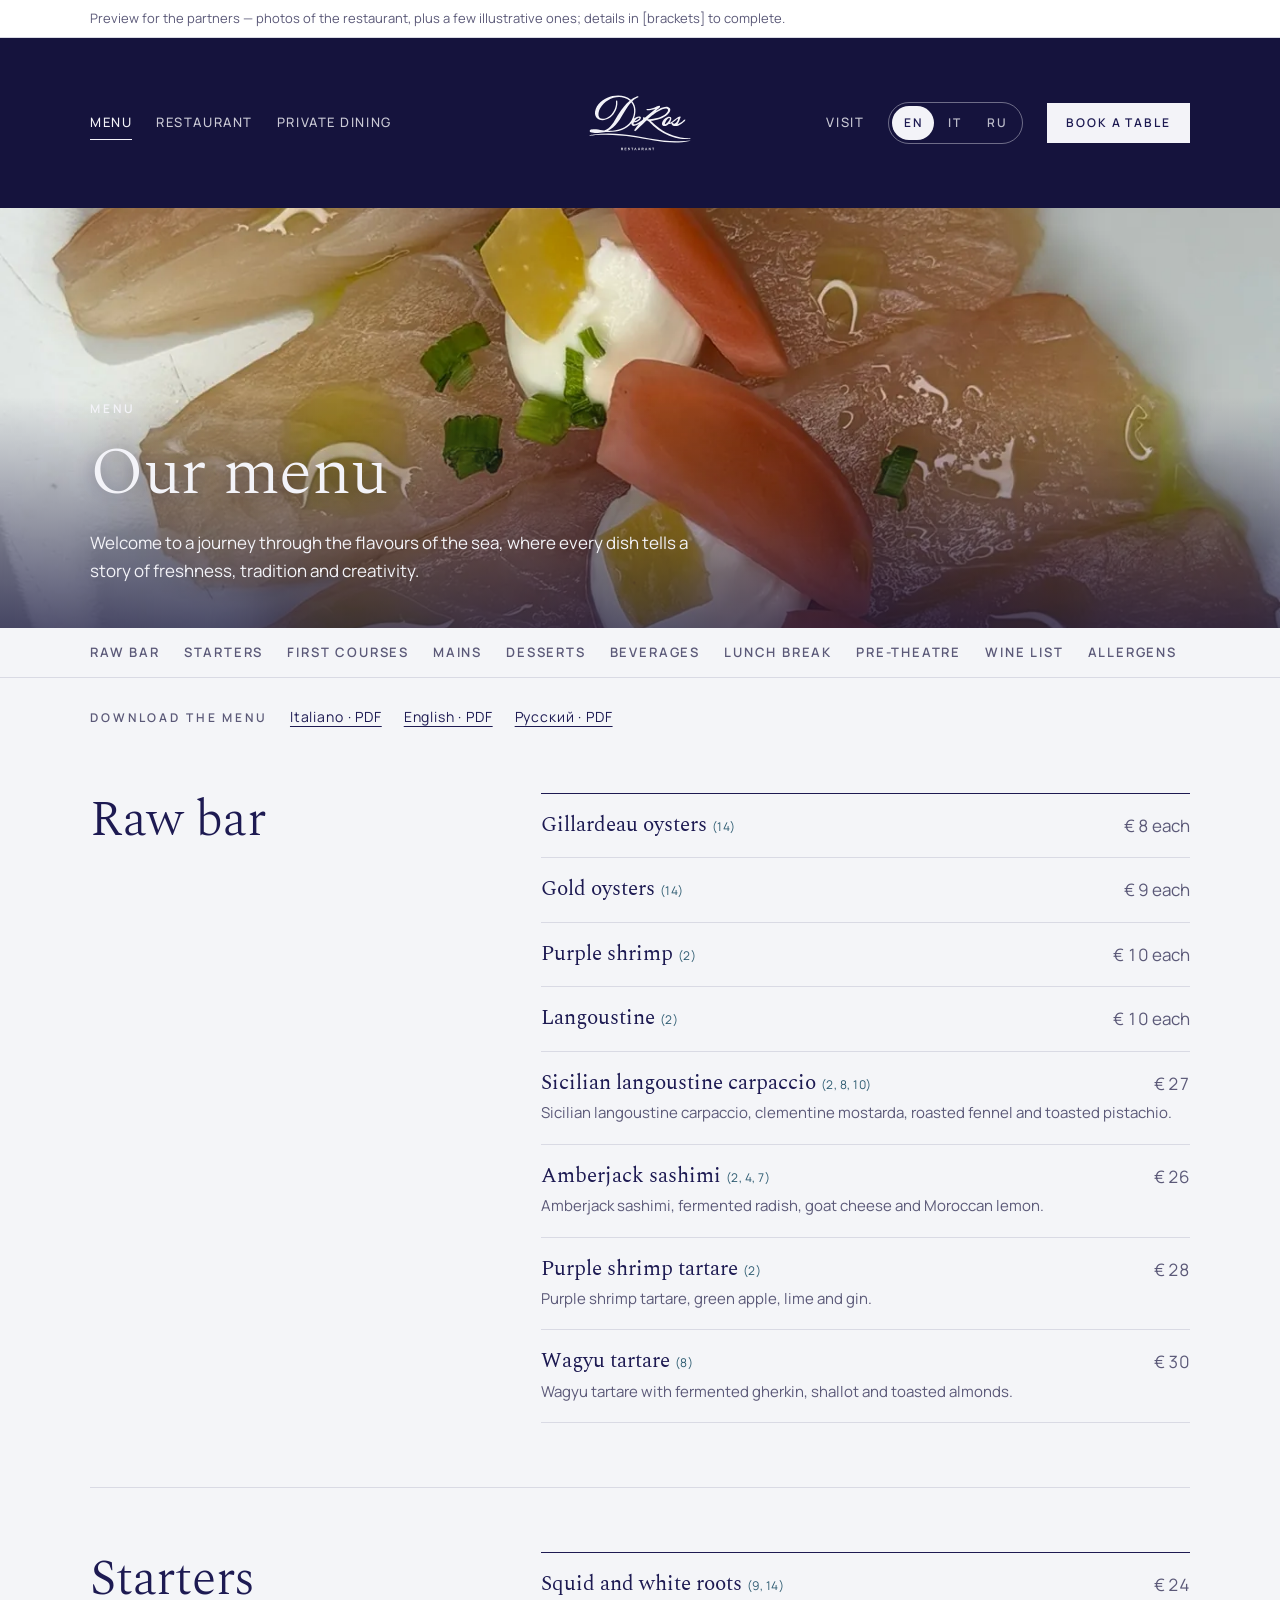
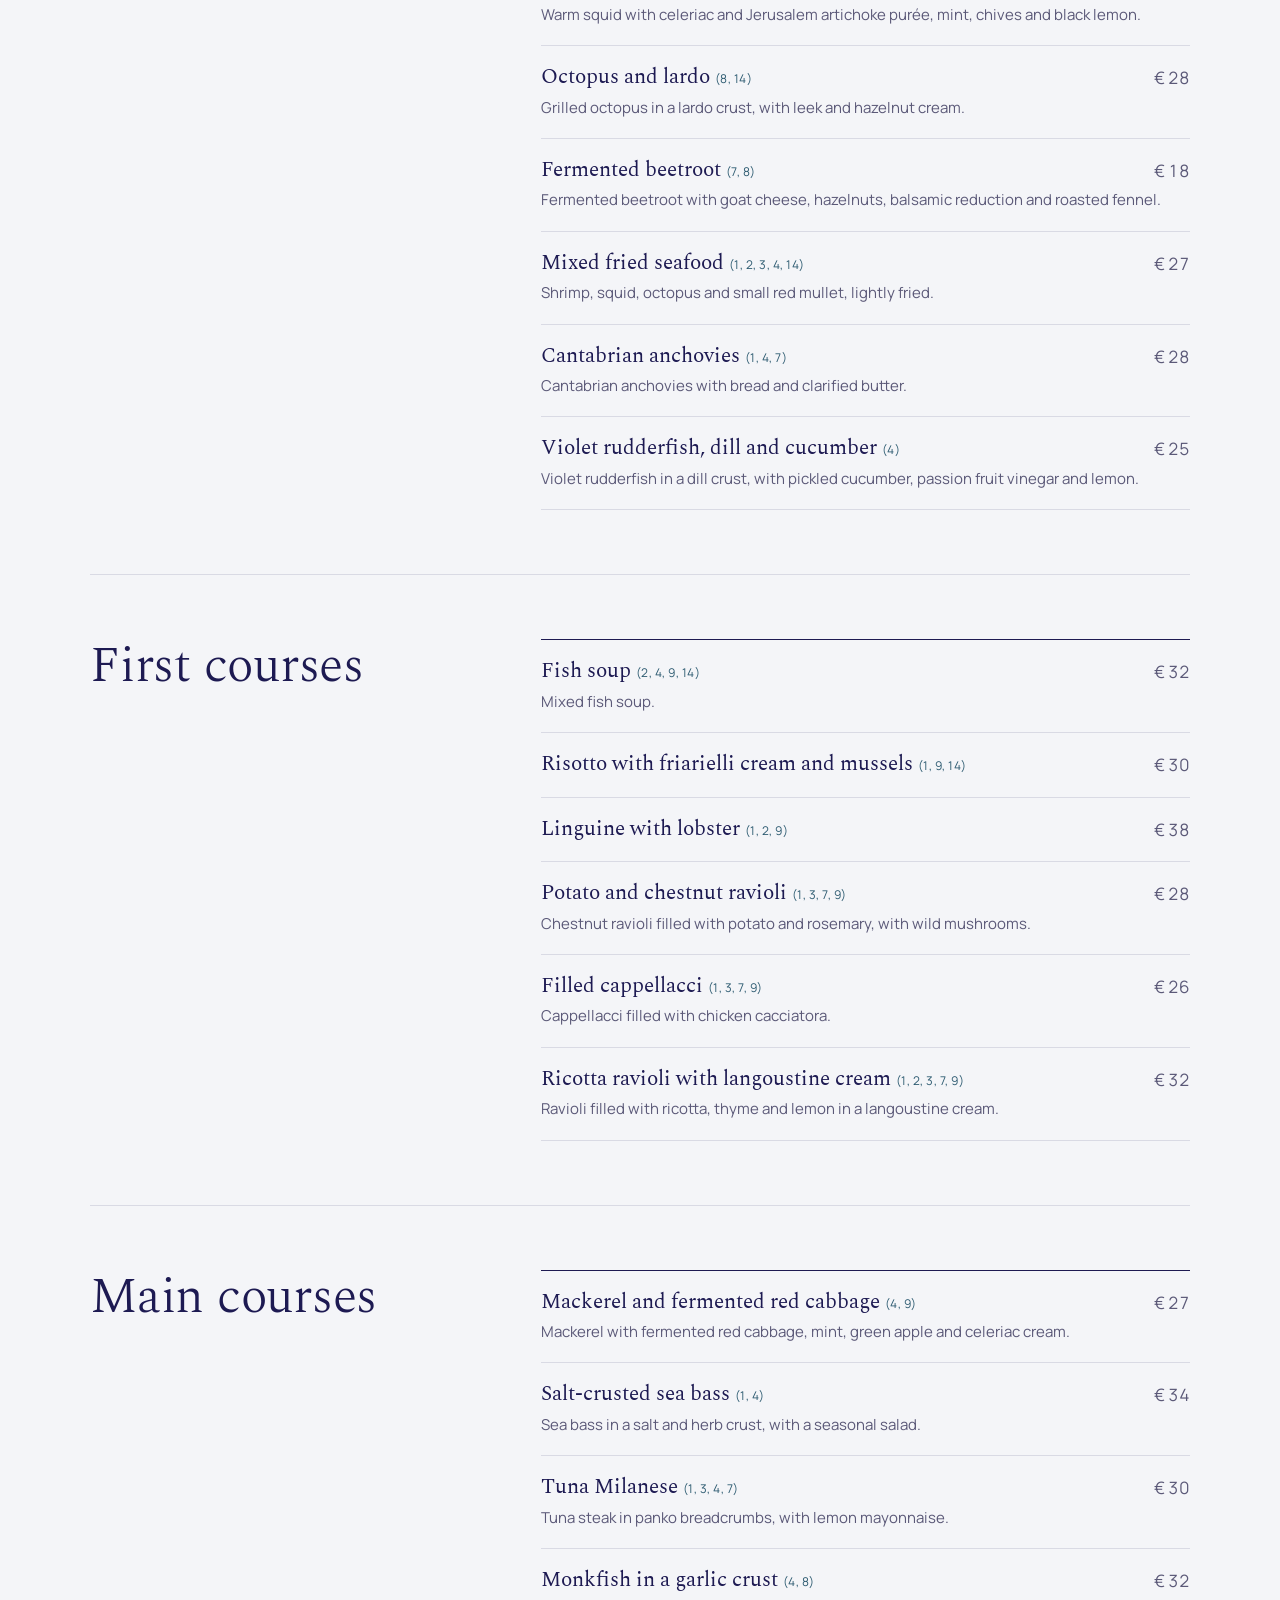
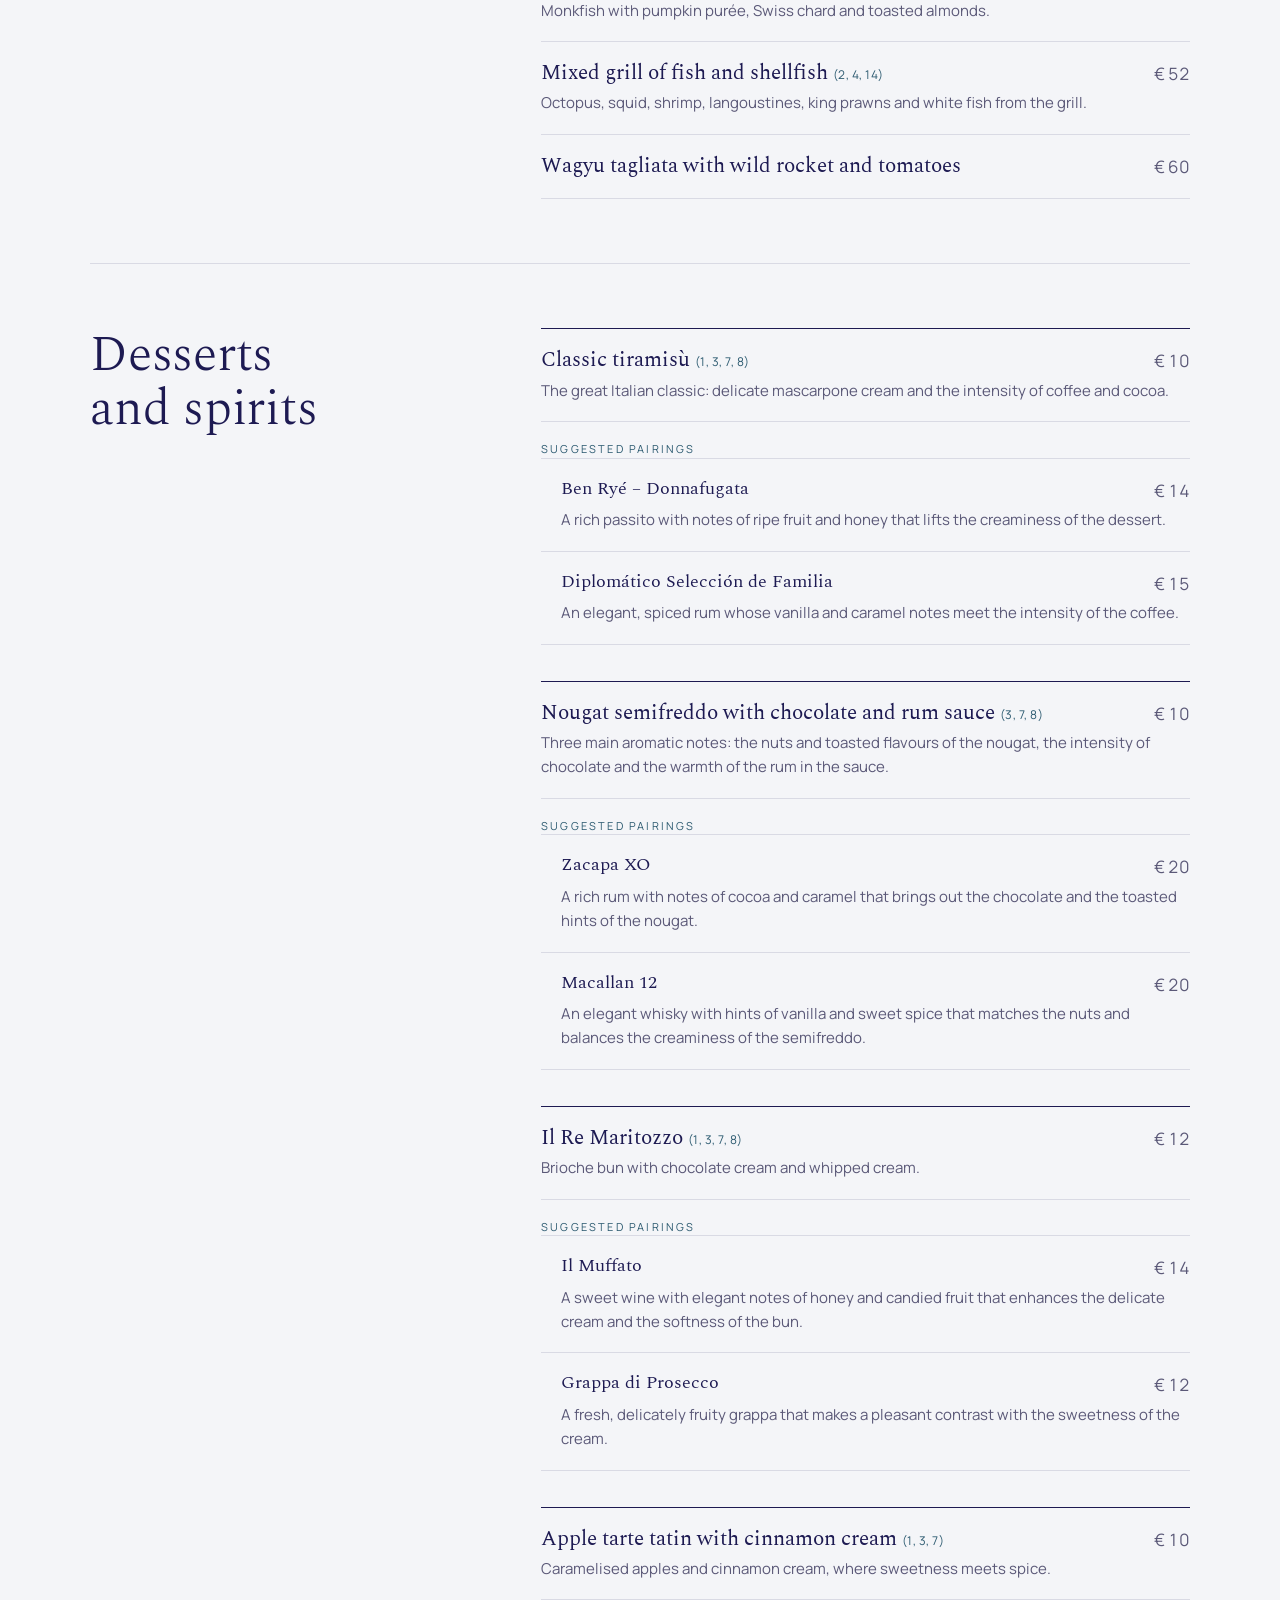
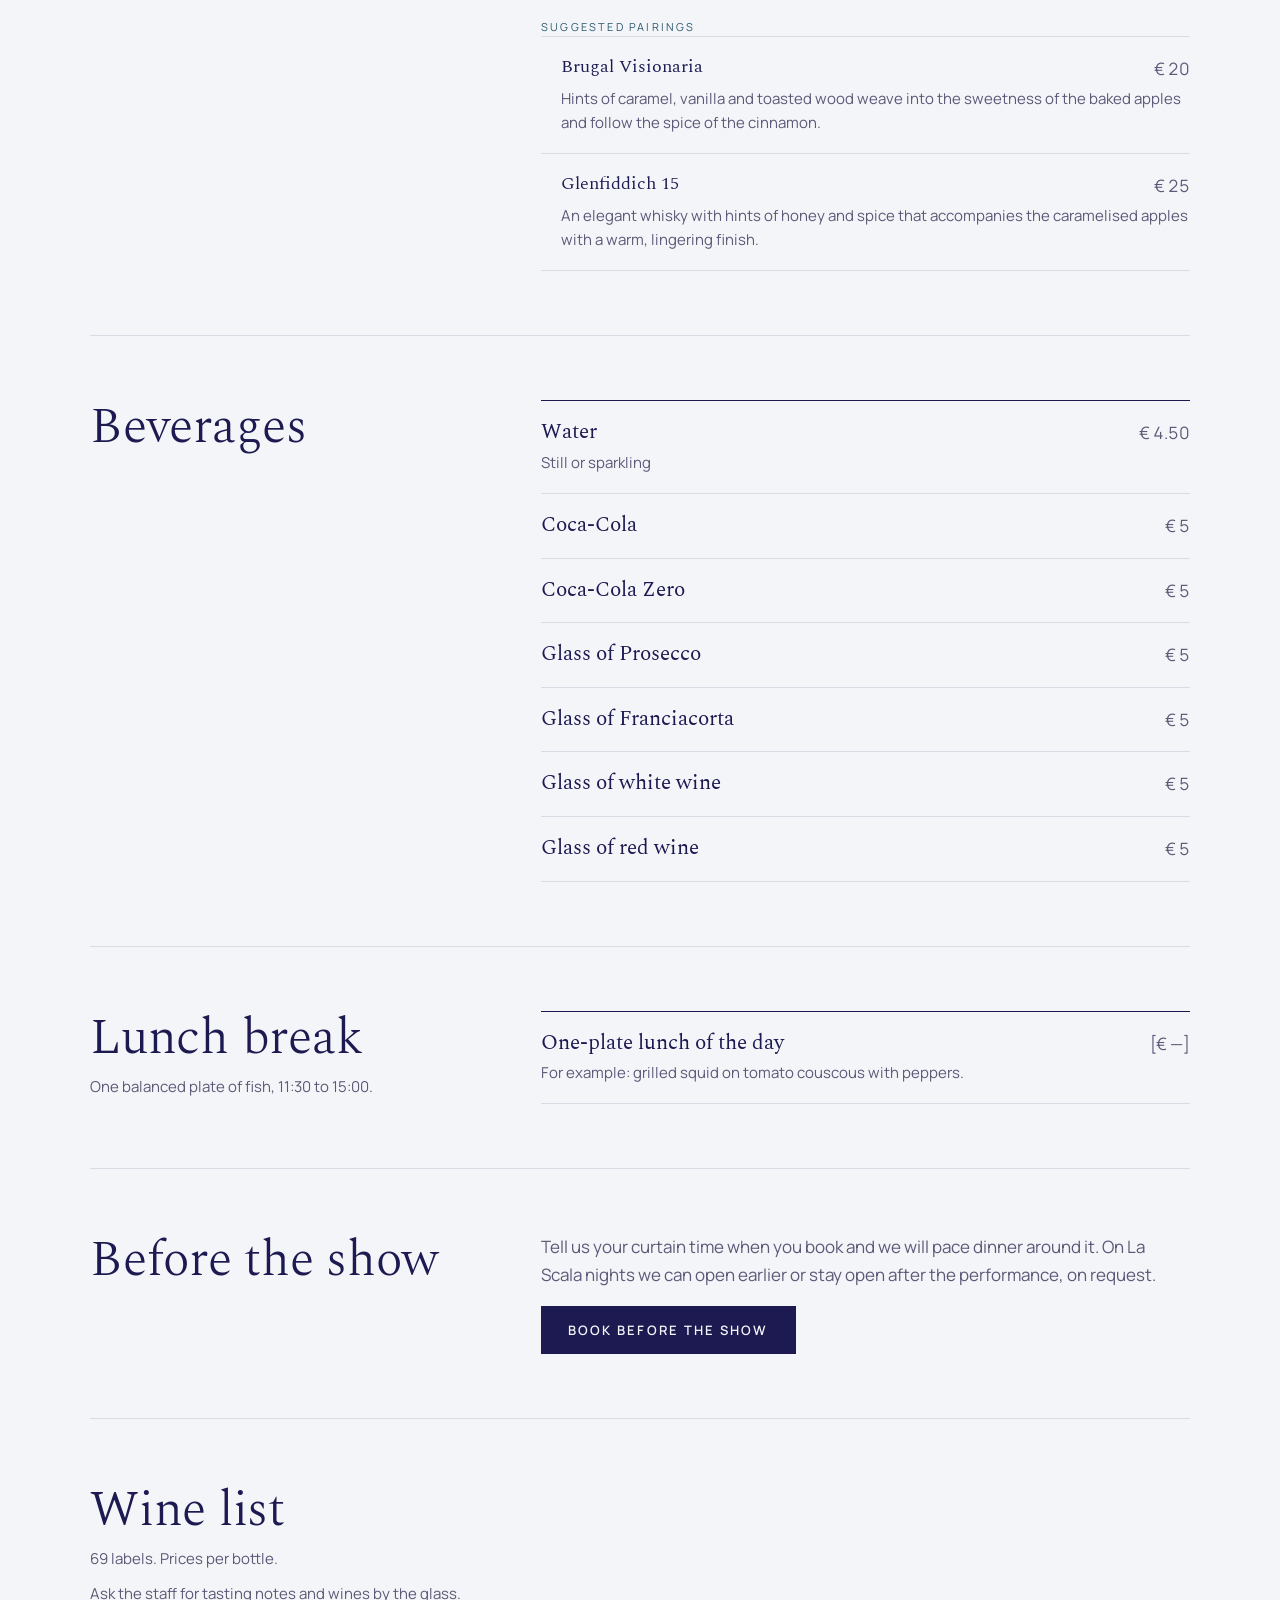
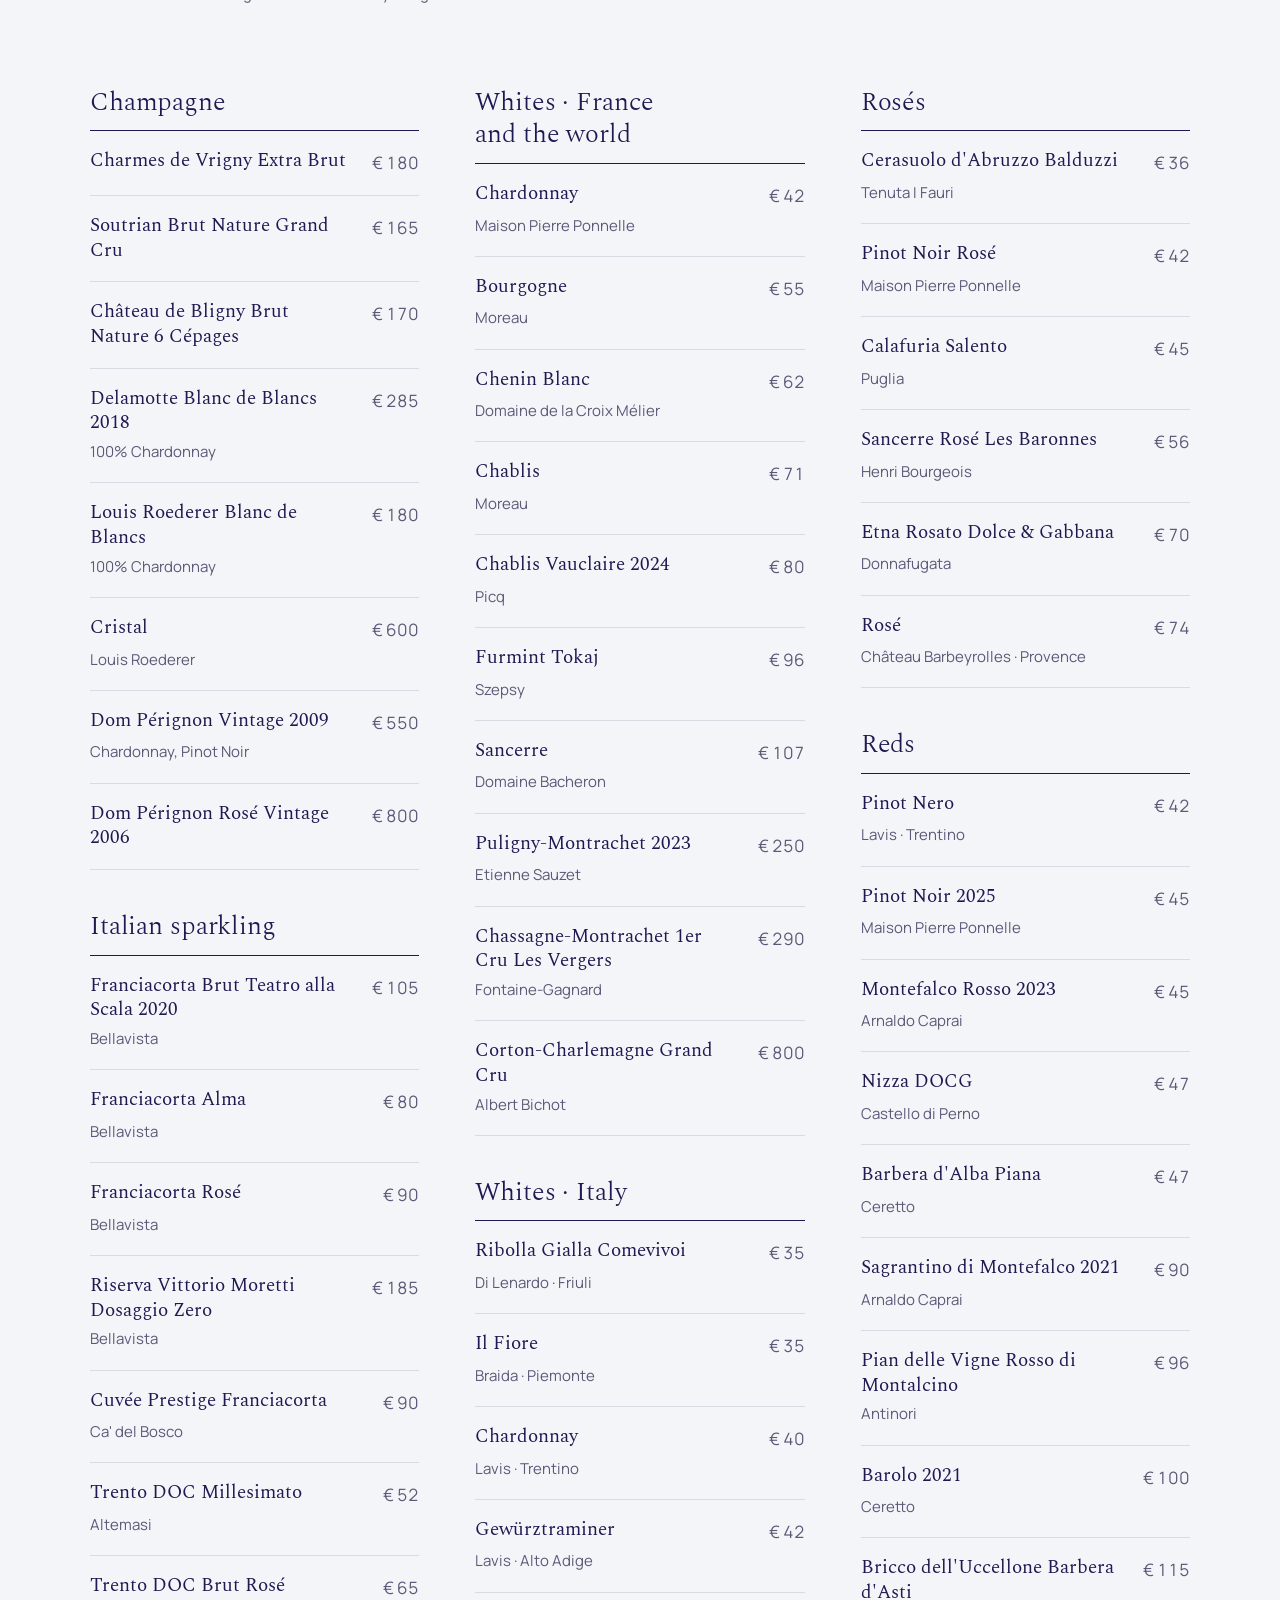
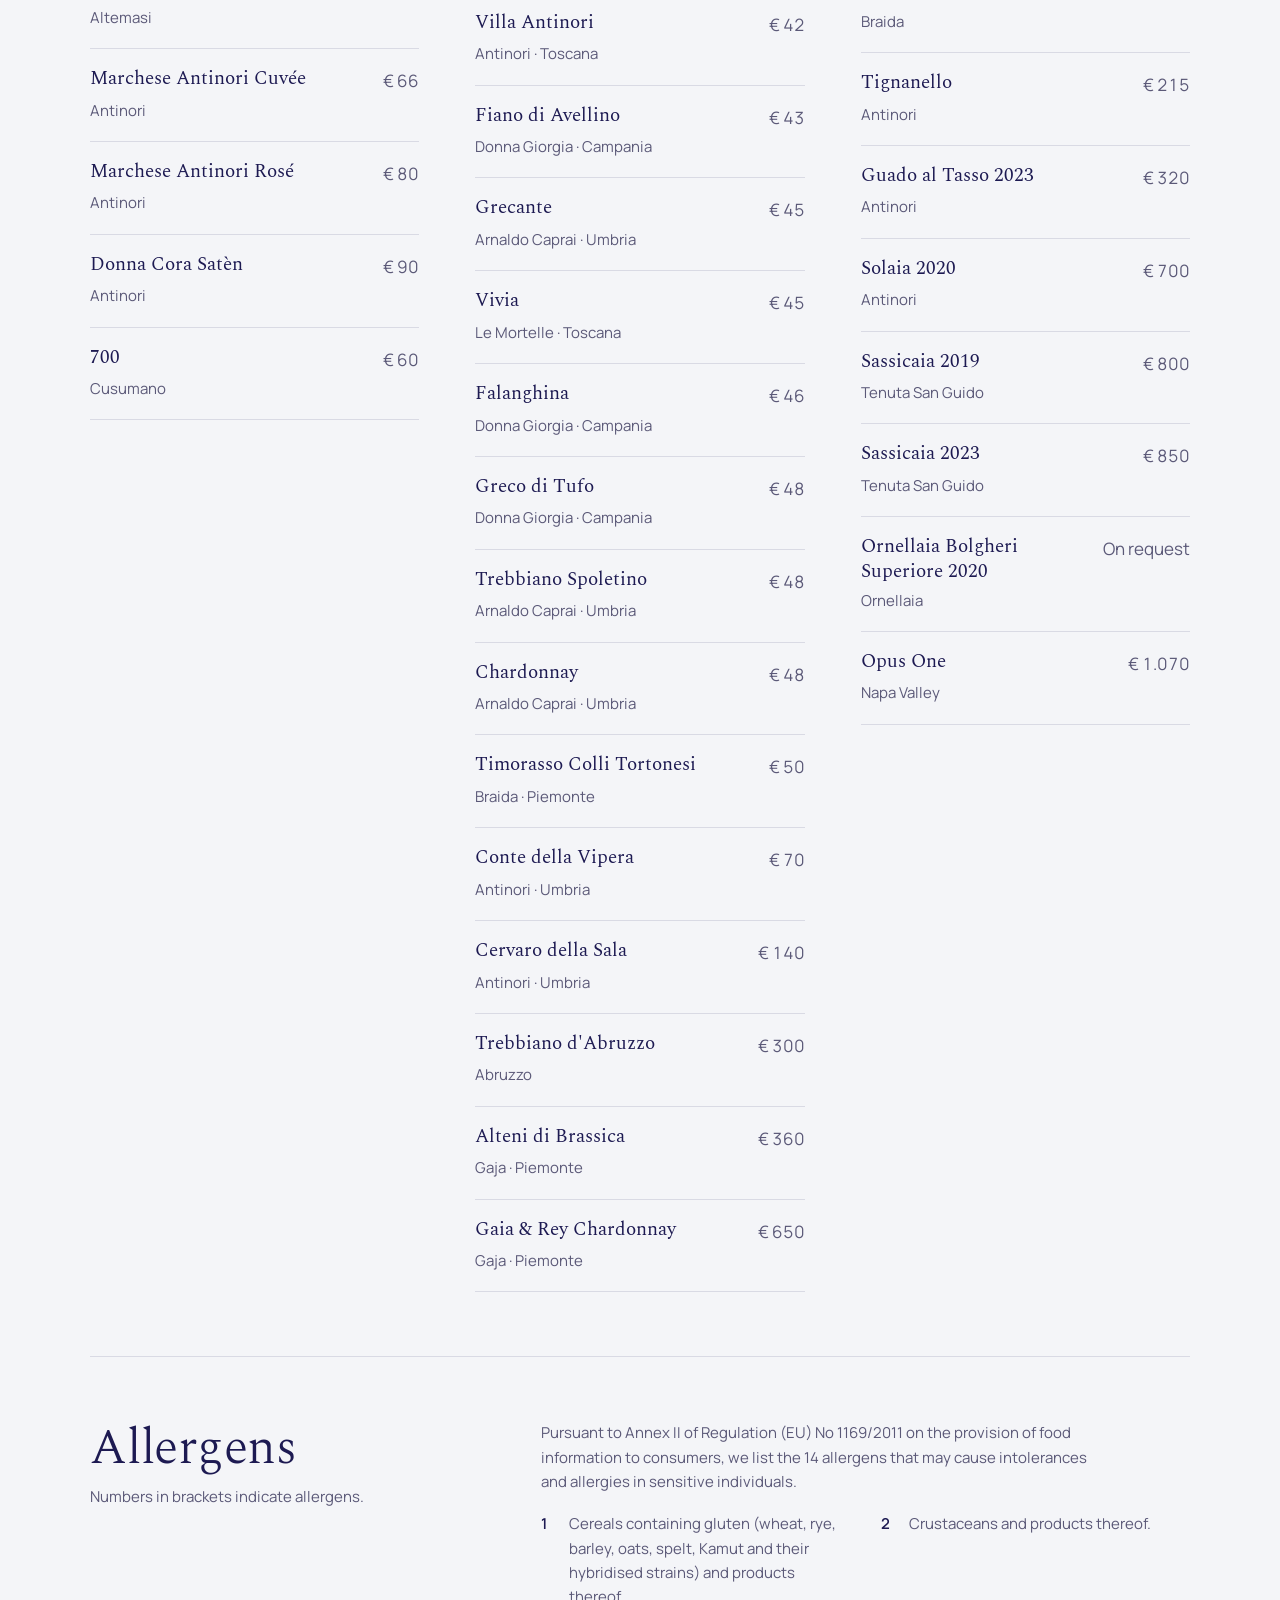
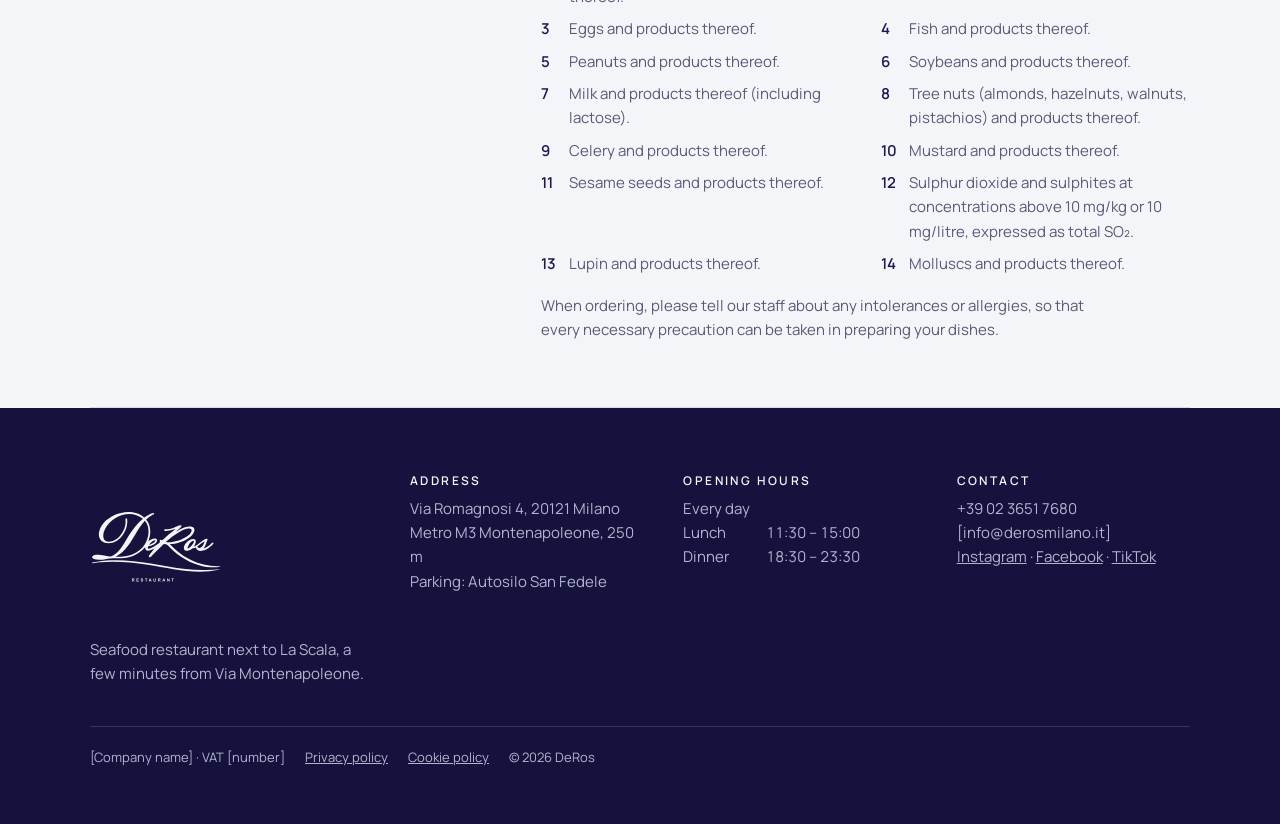
==== commit 9e6707d7: "Orari flessibili per eventi e sere della Scala; tolto il menu pre-teatro Co-Authored-By: Claude Opus" ====
--- a/menu.html
+++ b/menu.html
@@ -64,9 +64,9 @@
   <section class="course" id="lunch"><div class="intro"><h2 data-it="Pausa pranzo" data-ru="Обеденный перерыв">Lunch break</h2><p data-it="Un piatto unico di pesce, bilanciato, dalle 11:30 alle 15:00." data-ru="Одно сбалансированное рыбное блюдо, с 11:30 до 15:00.">One balanced plate of fish, 11:30 to 15:00.</p></div><ul class="dish-list">
     <li><span class="name"><span data-it="Piatto unico del giorno" data-ru="Блюдо дня">One-plate lunch of the day</span></span><span class="price">[€ —]</span><span class="desc" data-it="Per esempio: calamaro alla griglia su cous cous al pomodoro e peperoni." data-ru="Например: кальмар на гриле на кускусе с томатами и перцем.">For example: grilled squid on tomato couscous with peppers.</span></li>
   </ul></section>
-  <section class="course" id="theatre"><div class="intro"><h2 data-it="Menu pre-teatro" data-ru="Предтеатральное меню">Pre-theatre menu</h2><p data-it="Dalle 18:30, all'apertura della cena: tre portate in un'ora. Proposta da confermare." data-ru="С 18:30, с началом ужина: три блюда за час. Предложение требует подтверждения.">From 18:30, when dinner service opens: three courses within the hour. Proposal to confirm.</p></div><ul class="dish-list">
-    <li><span class="name" data-it="Tre portate e un calice di vino" data-ru="Три блюда и бокал вина">Three courses and a glass of wine</span><span class="price">€ — p.p.</span><span class="desc" data-it="Crudo, un primo, un dolce, serviti in un&#x27;ora." data-ru="Крудо, паста или ризотто, десерт — за час.">Crudo, a pasta or risotto, dessert, served within the hour.</span></li>
-  </ul></section>
+  <section class="course" id="theatre"><div class="intro"><h2 data-it="Prima dello spettacolo" data-ru="Перед спектаклем">Before the show</h2></div><div class="theatre-note">
+    <p data-it="Diteci l&#x27;orario del sipario quando prenotate: organizziamo i tempi della cena di conseguenza. Nelle sere della Scala possiamo aprire prima o restare aperti dopo lo spettacolo, su richiesta." data-ru="Сообщите время начала спектакля при бронировании, и мы подстроим ужин под него. В дни спектаклей в Ла Скала мы можем открыться раньше или работать после спектакля по запросу.">Tell us your curtain time when you book and we will pace dinner around it. On La Scala nights we can open earlier or stay open after the performance, on request.</p>
+    <a class="btn btn-solid" href="https://www.sevenrooms.com/reservations/ristorantederos" target="_blank" rel="noopener" data-it="Prenota prima dello spettacolo" data-ru="Забронировать до спектакля">Book before the show</a></div></section>
   <section class="course" id="wine"><div class="intro"><h2 data-it="Carta dei vini" data-ru="Винная карта">Wine list</h2>
     <p data-it="69 etichette. Prezzi a bottiglia." data-ru="69 позиций. Цены за бутылку.">69 labels. Prices per bottle.</p>
     <p data-it="Chiedete al personale note di degustazione e vini al calice." data-ru="О вкусовых нотах и винах по бокалам спросите у персонала.">Ask the staff for tasting notes and wines by the glass.</p></div>
--- a/assets/site.css
+++ b/assets/site.css
@@ -309,3 +309,4 @@
 }
 .lunch-price { font-family: var(--f-display); font-size: 22px; margin: 4px 0 18px; }
 .split .text .btn { justify-self: start; }
+.theatre-note { display: grid; gap: 18px; justify-items: start; color: var(--muted); }
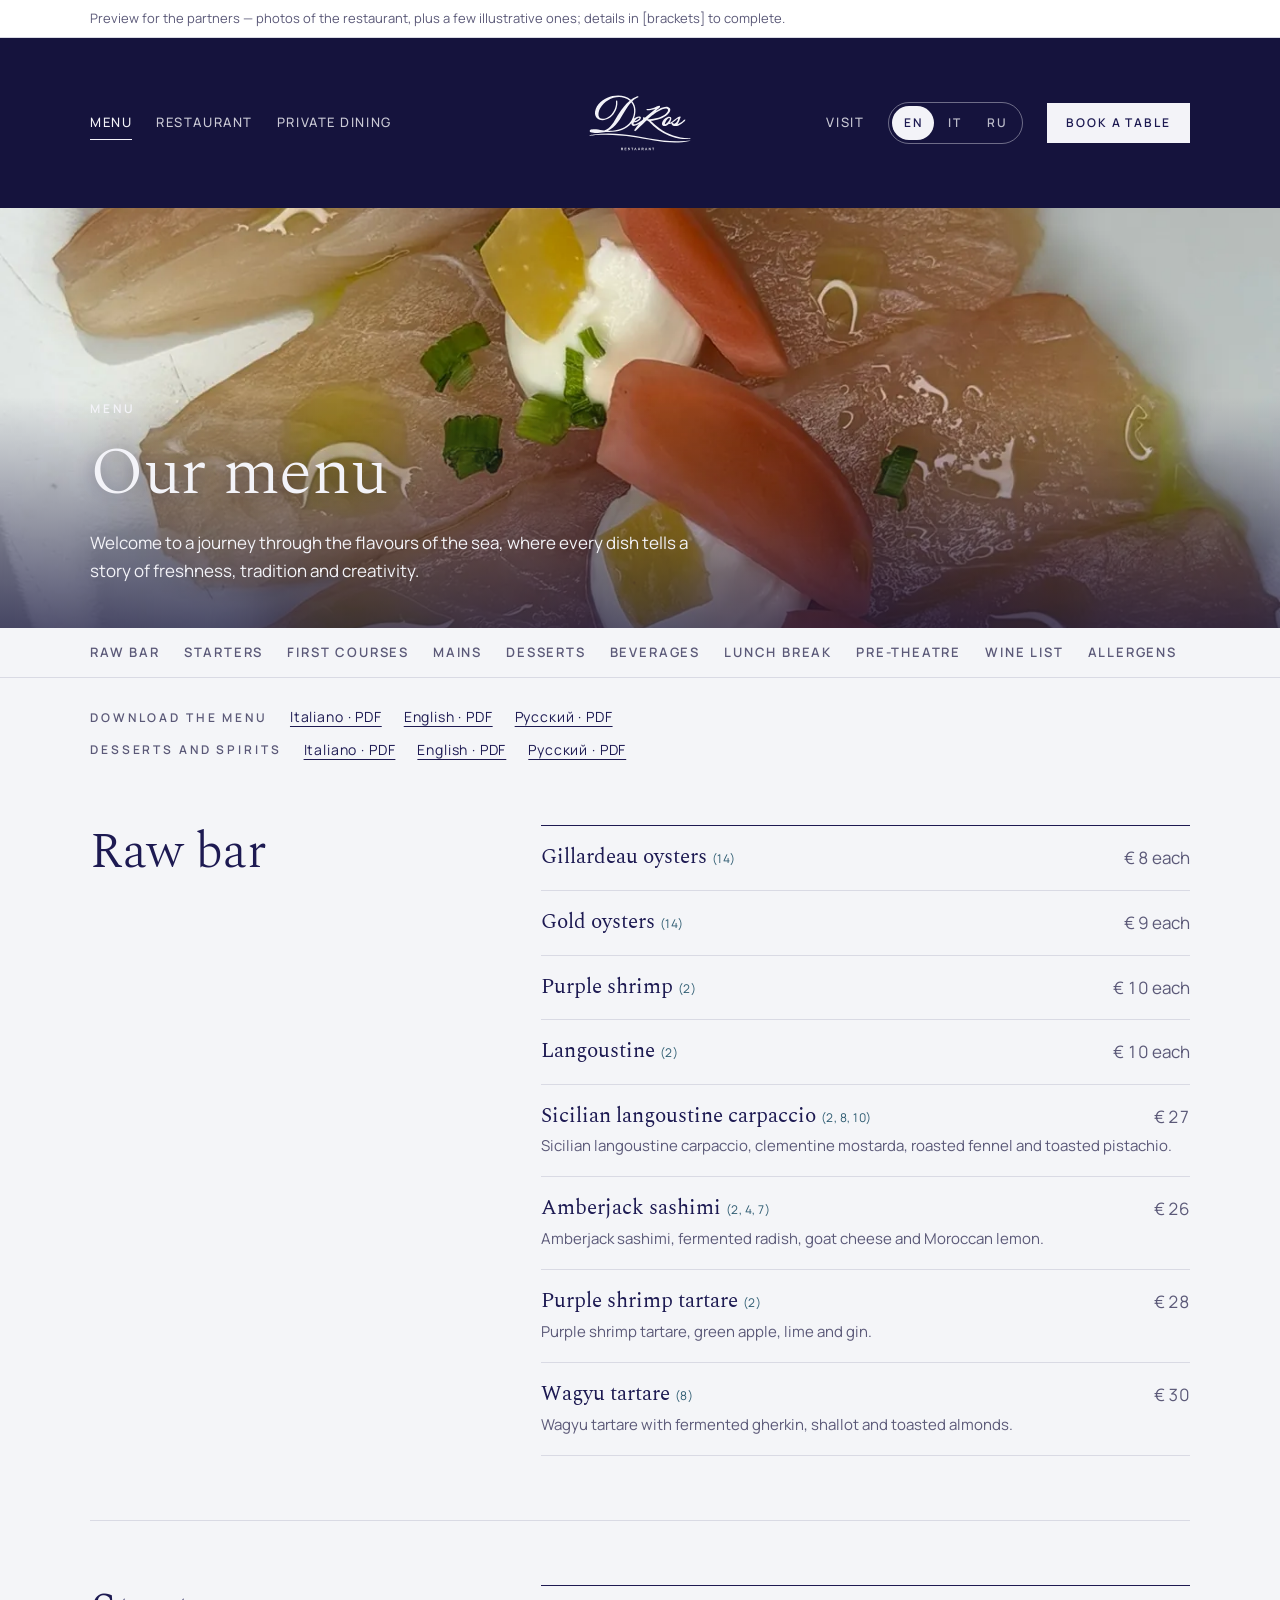
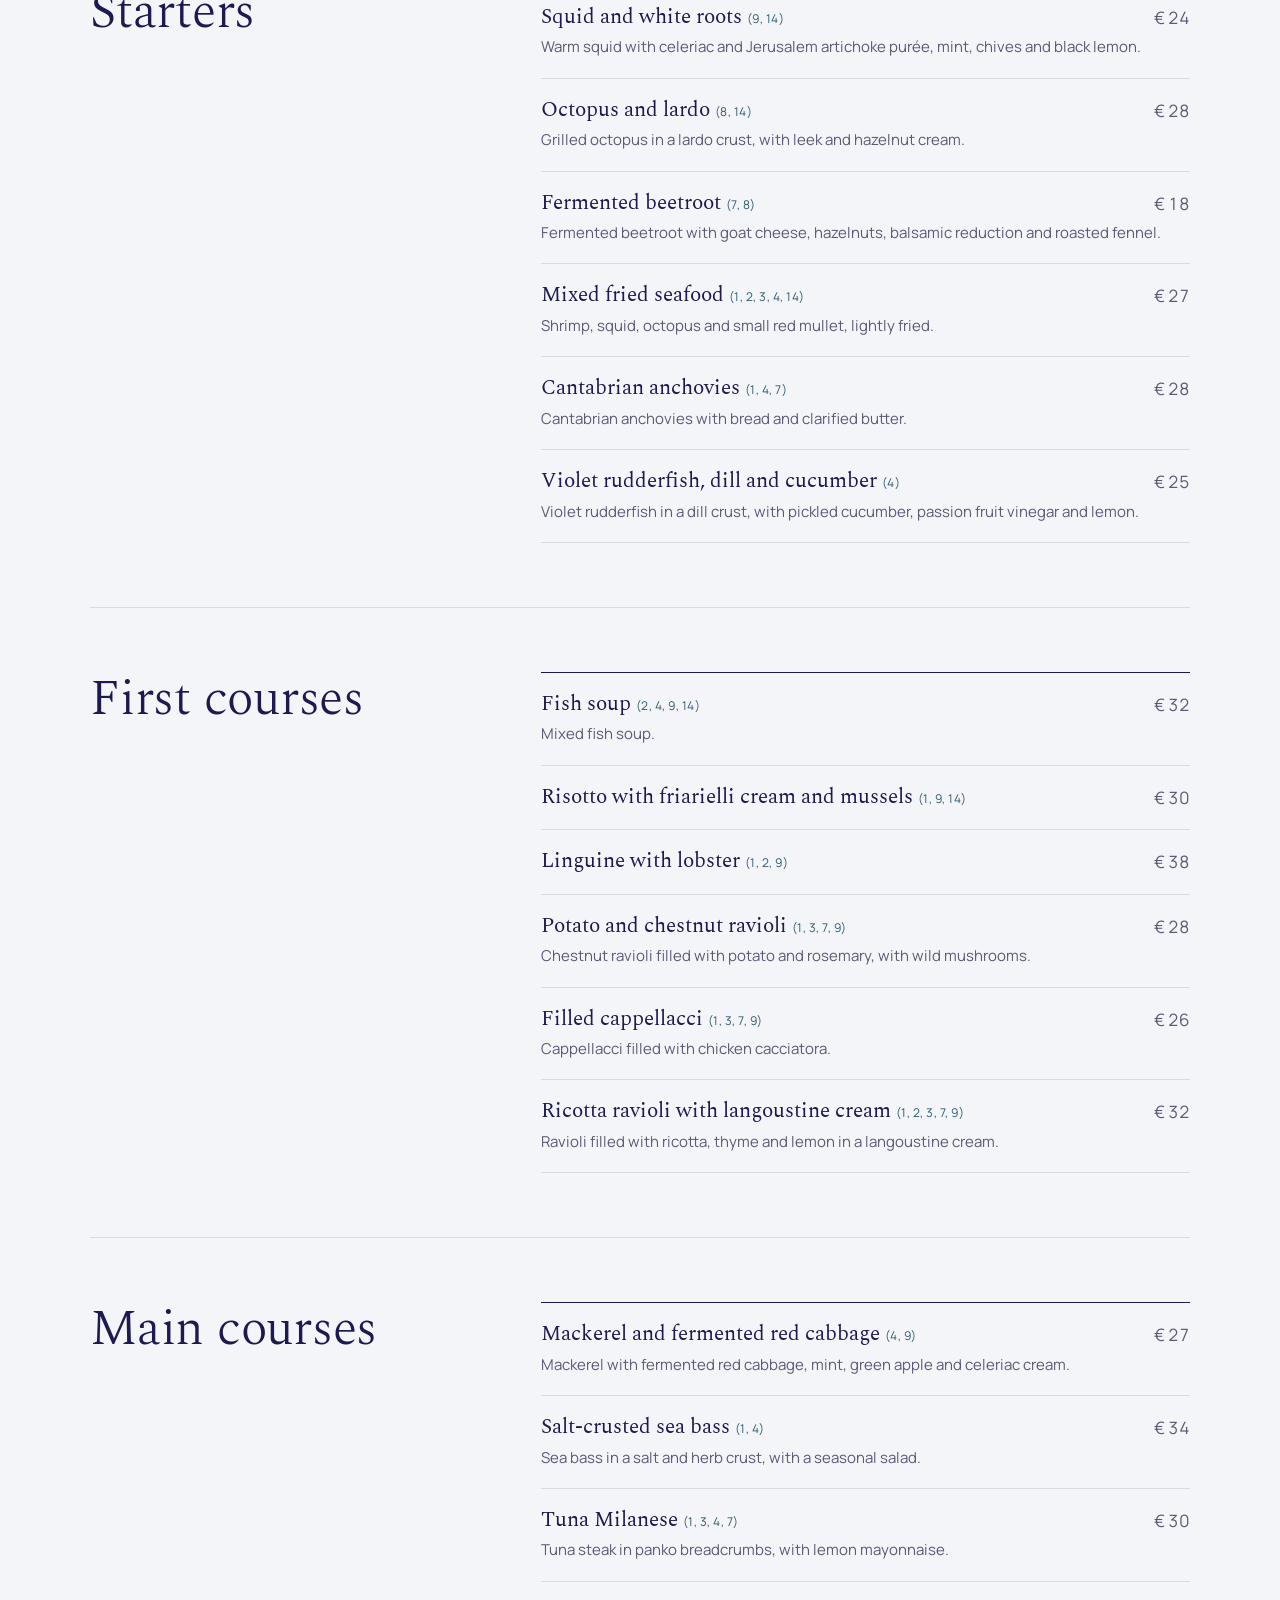
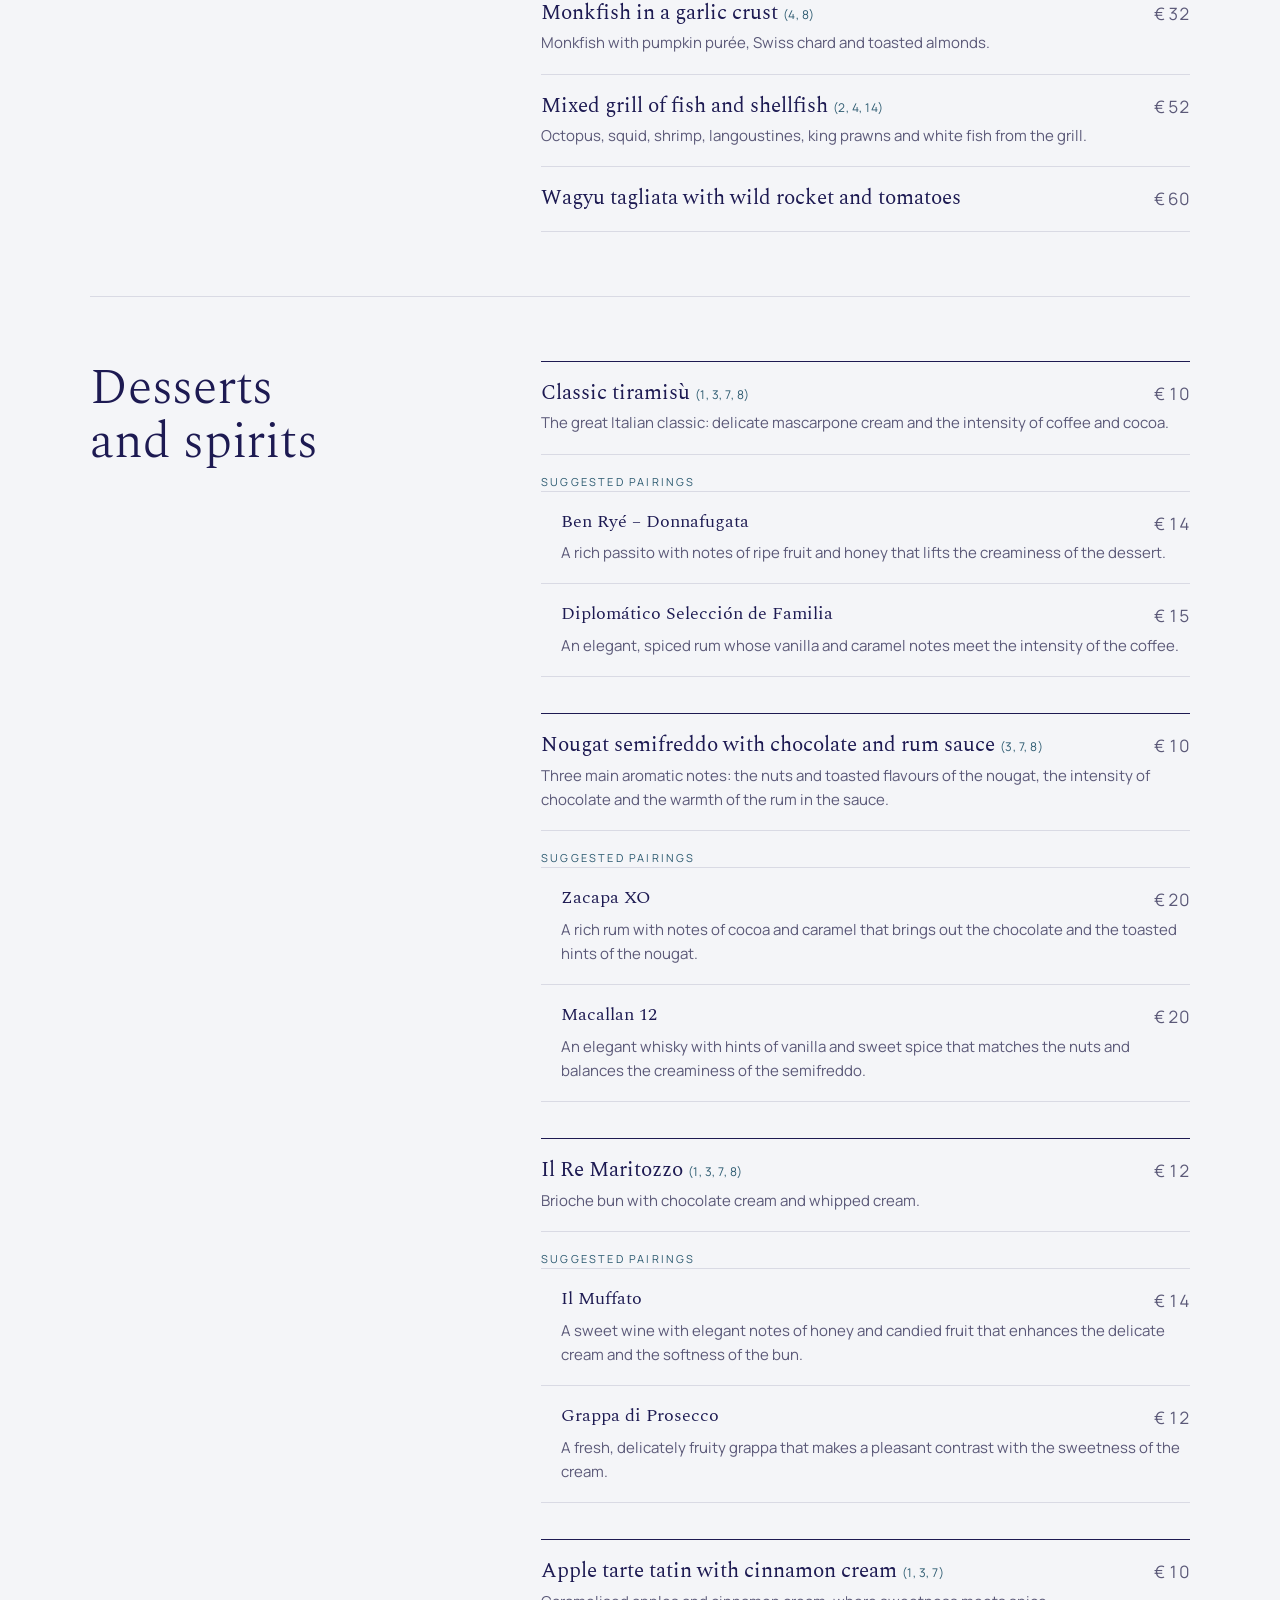
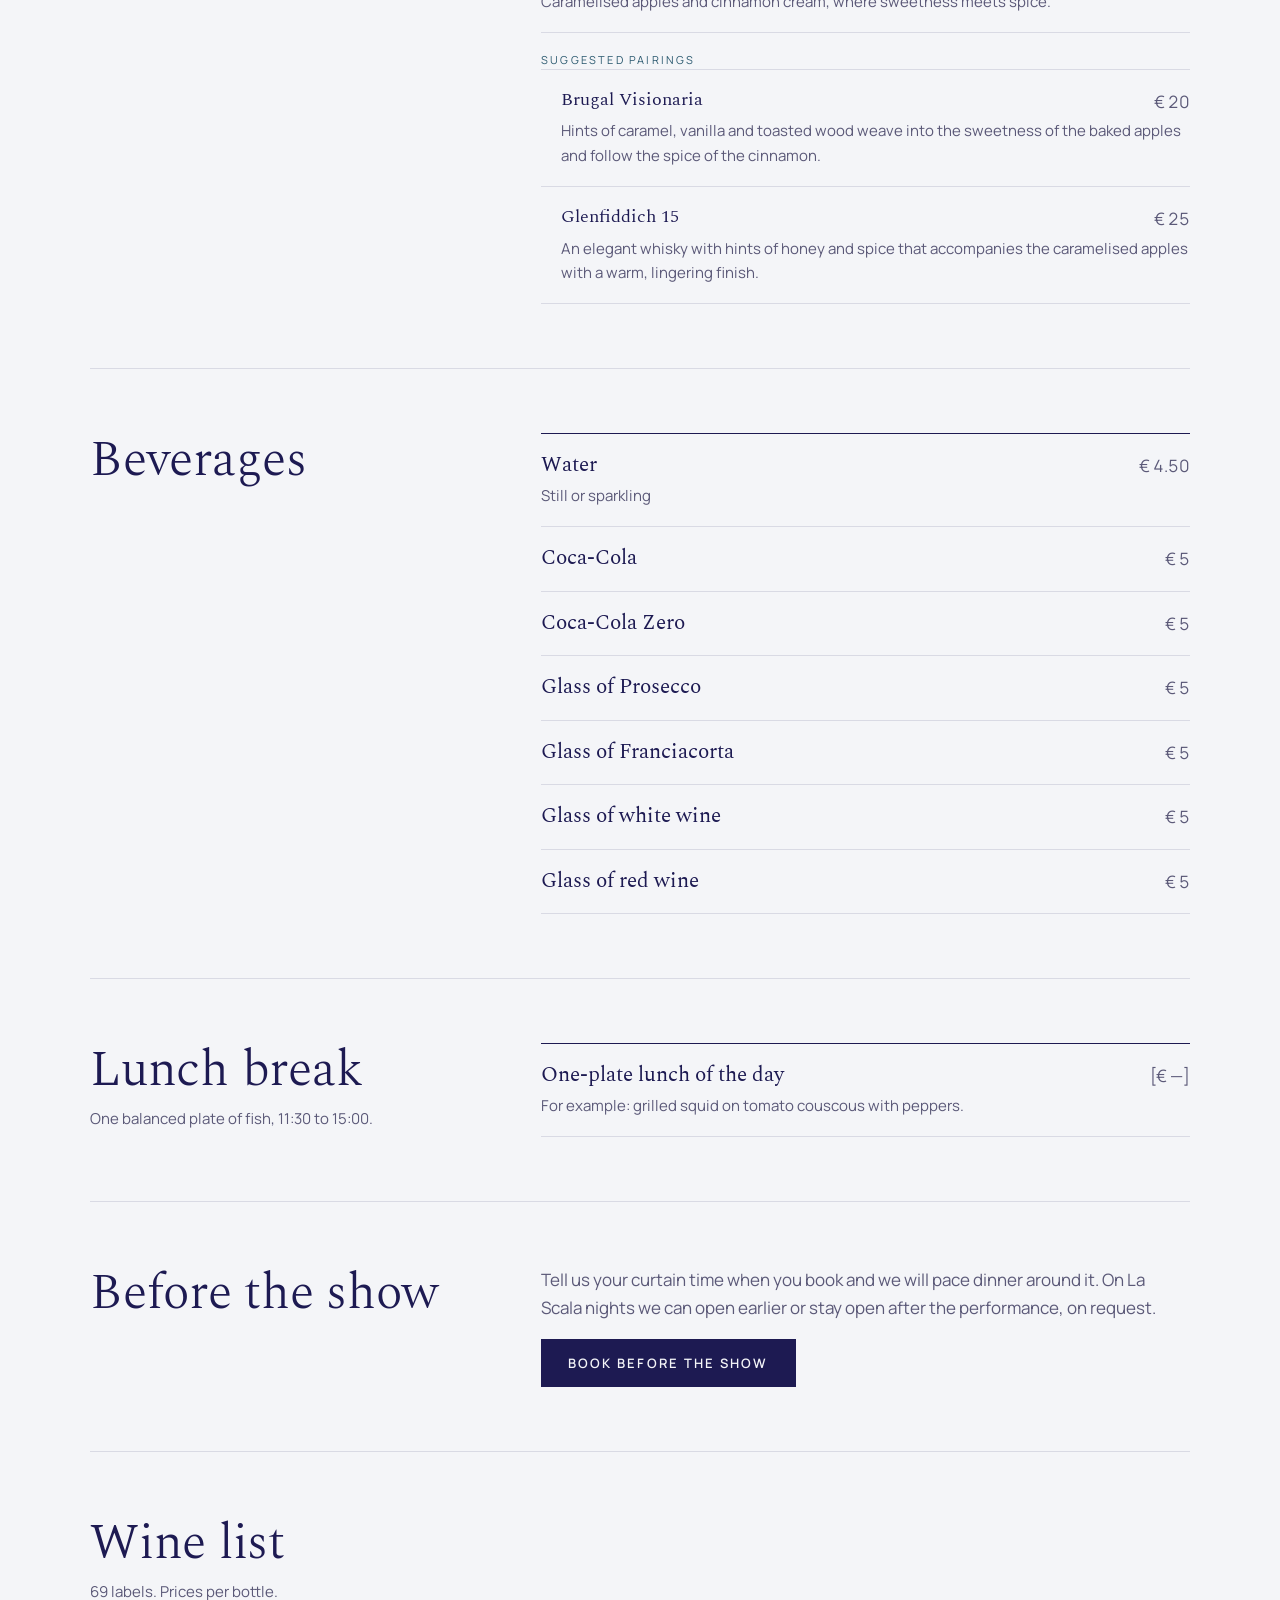
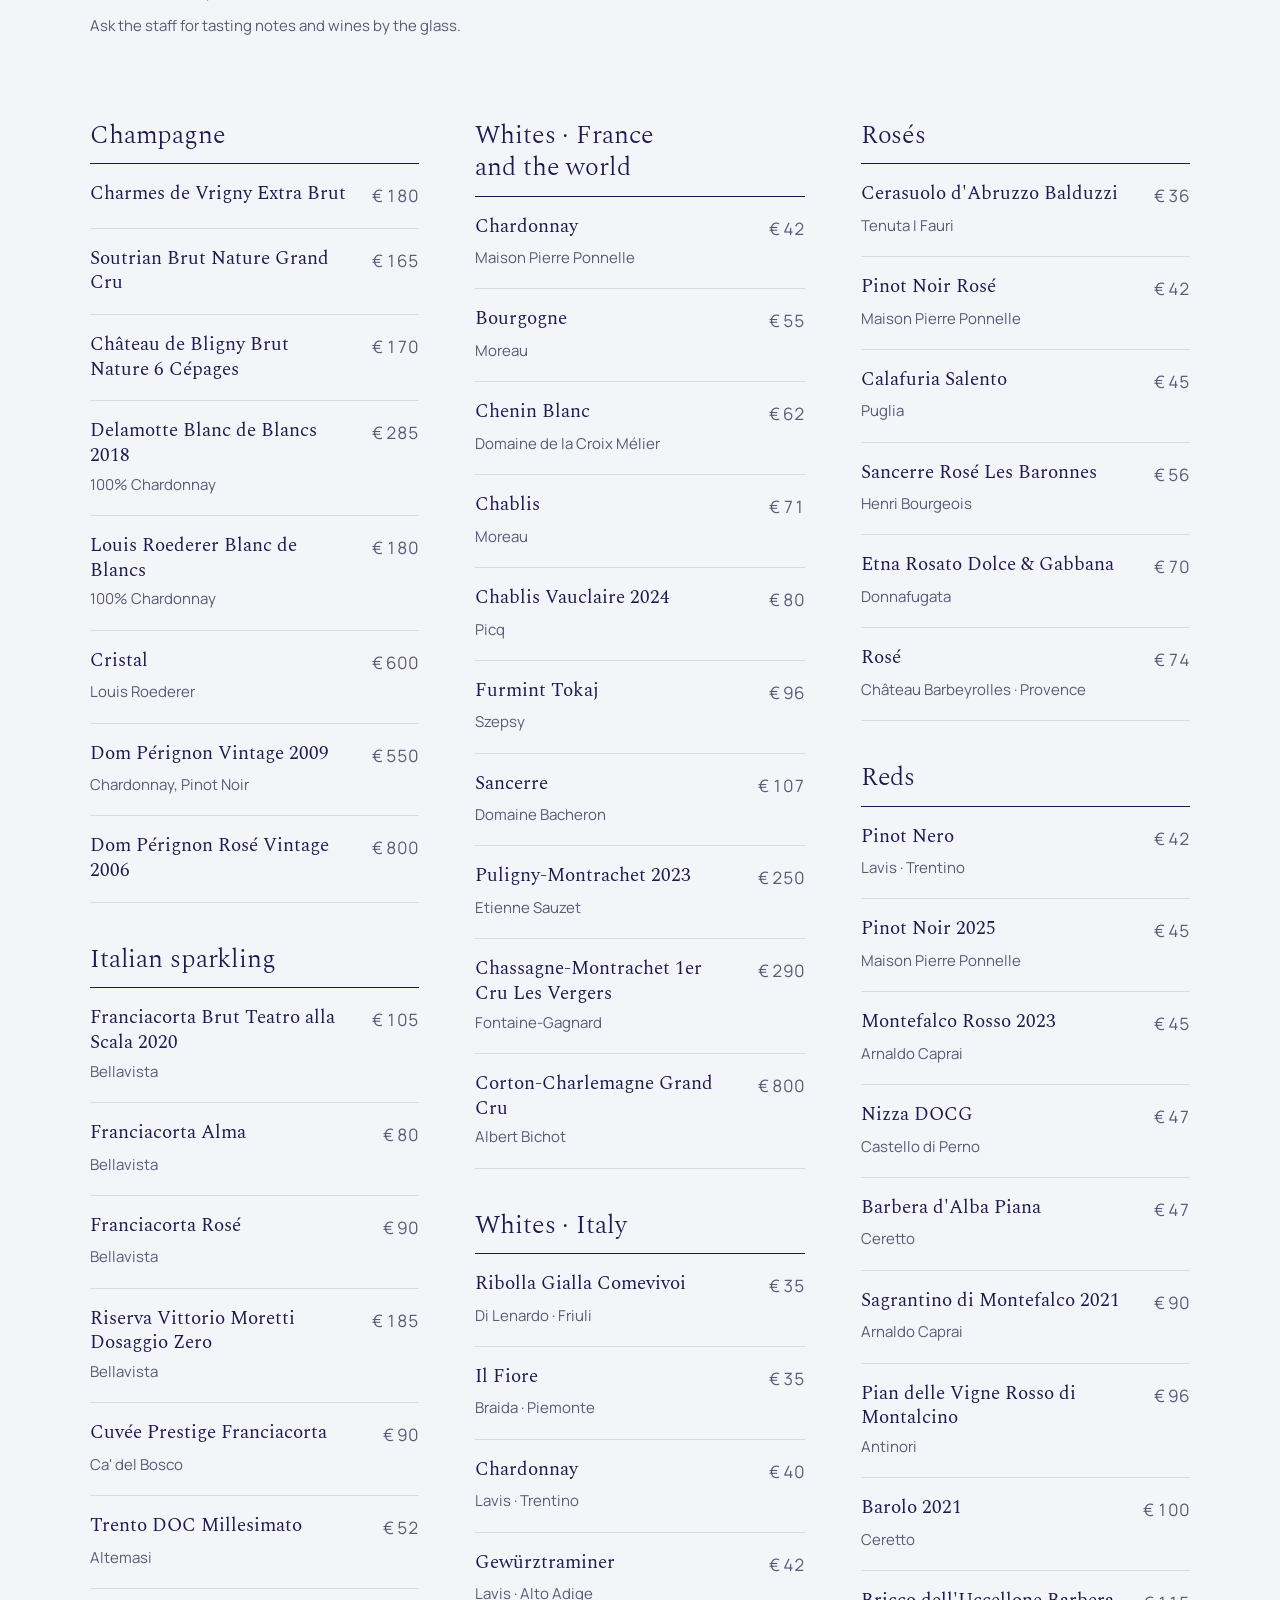
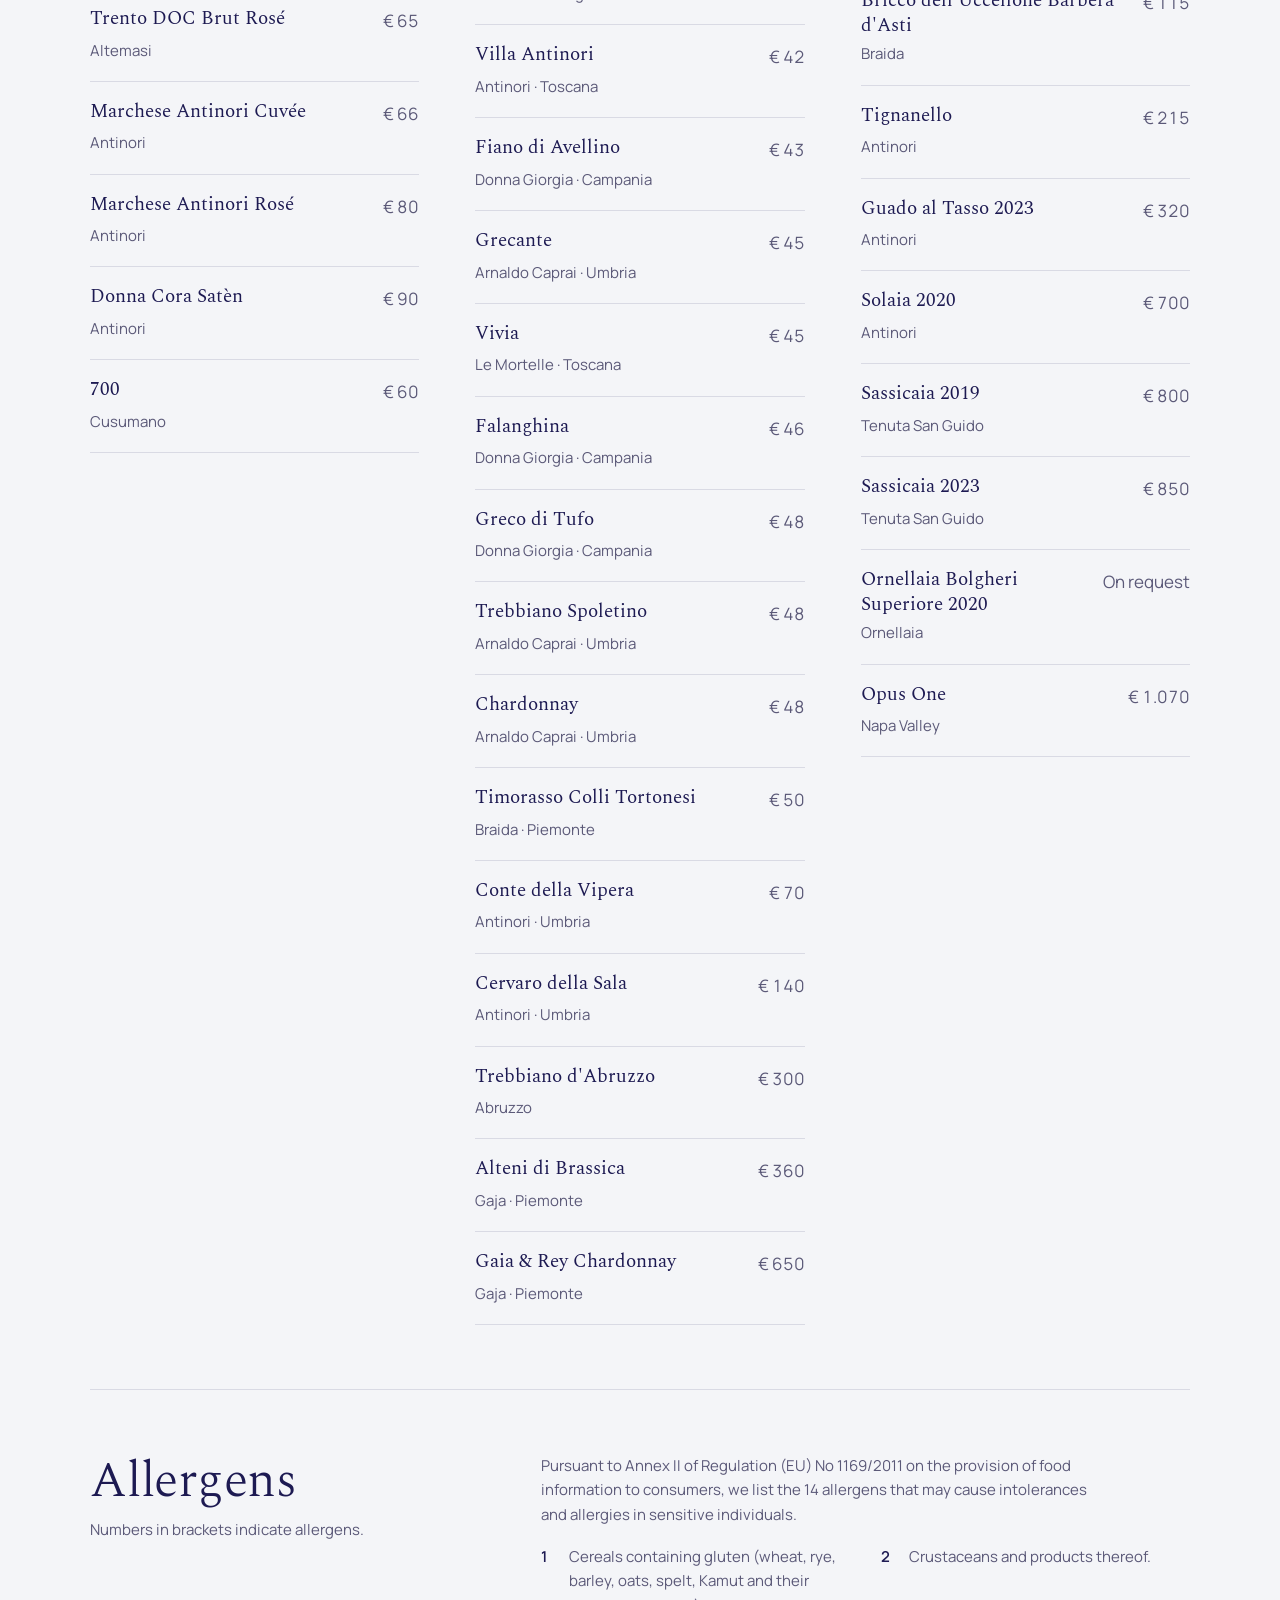
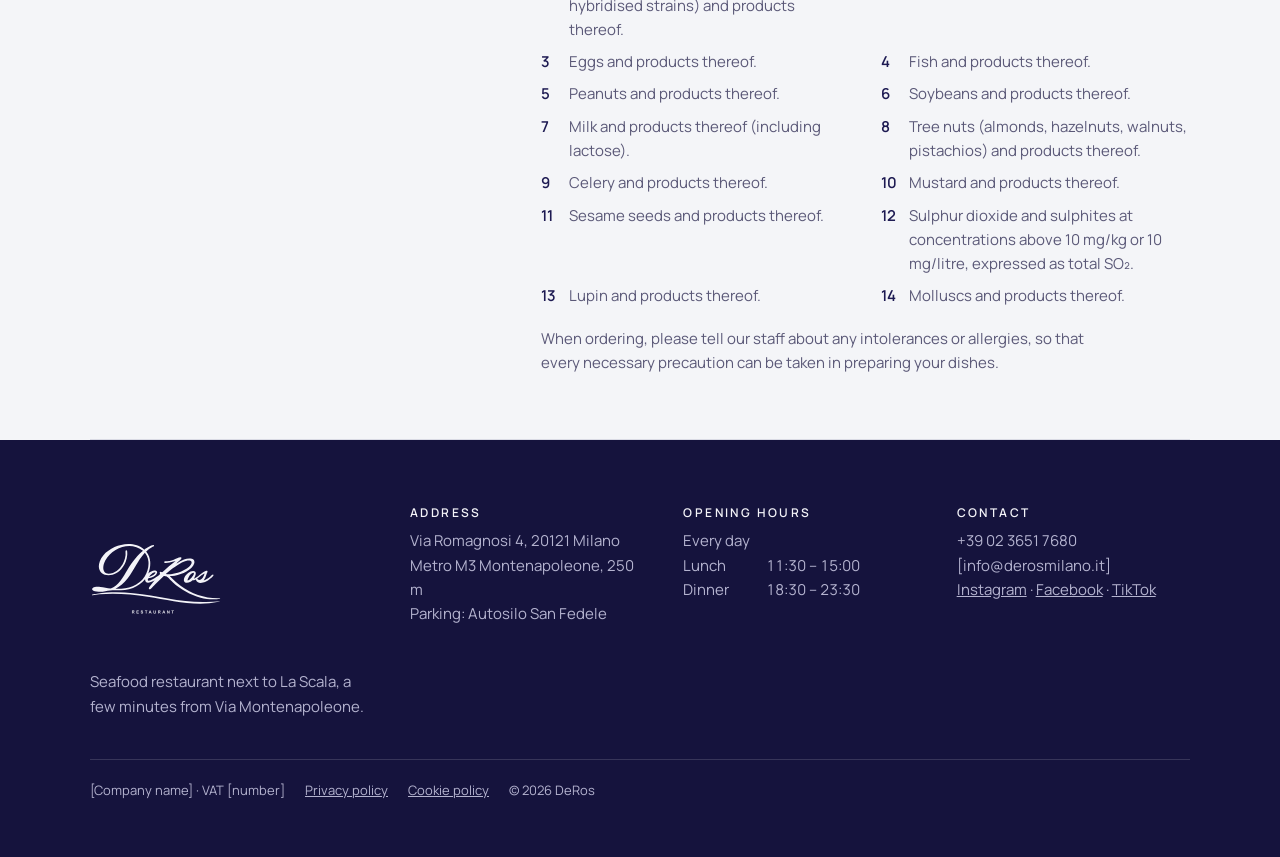
==== commit 8956edff: "Dolci e distillati in un menu PDF separato Co-Authored-By: Claude Opus 5.5 <noreply@anthropic.com> C" ====
--- a/menu.html
+++ b/menu.html
@@ -58,6 +58,8 @@
 <div class="wrap">
   <div class="pdf-links"><span class="label" data-it="Scarica il menu" data-ru="Скачать меню">Download the menu</span>
   <a href="assets/menu/menu-deros-it.pdf" download>Italiano · PDF</a><a href="assets/menu/menu-deros-en.pdf" download>English · PDF</a><a href="assets/menu/menu-deros-ru.pdf" download>Русский · PDF</a></div>
+<div class="pdf-links"><span class="label" data-it="Dolci e distillati" data-ru="Десерты и крепкие напитки">Desserts and spirits</span>
+  <a href="assets/menu/dolci-deros-it.pdf" download>Italiano · PDF</a><a href="assets/menu/dolci-deros-en.pdf" download>English · PDF</a><a href="assets/menu/dolci-deros-ru.pdf" download>Русский · PDF</a></div>
   <section class="course" id="raw"><div class="intro"><h2 data-it="Cruderìa" data-ru="Сырой бар">Raw bar</h2></div><ul class="dish-list"><li><span class="name"><span data-it="Ostriche Gillardeau" data-ru="Устрицы Gillardeau">Gillardeau oysters</span> <span class="al">(14)</span></span><span class="price" data-it="€ 8 cad." data-ru="€ 8 шт.">€ 8 each</span></li><li><span class="name"><span data-it="Ostriche Gold" data-ru="Устрицы Gold">Gold oysters</span> <span class="al">(14)</span></span><span class="price" data-it="€ 9 cad." data-ru="€ 9 шт.">€ 9 each</span></li><li><span class="name"><span data-it="Gambero viola" data-ru="Фиолетовая креветка">Purple shrimp</span> <span class="al">(2)</span></span><span class="price" data-it="€ 10 cad." data-ru="€ 10 шт.">€ 10 each</span></li><li><span class="name"><span data-it="Scampo" data-ru="Лангустин">Langoustine</span> <span class="al">(2)</span></span><span class="price" data-it="€ 10 cad." data-ru="€ 10 шт.">€ 10 each</span></li><li><span class="name"><span data-it="Carpaccio di scampo di Sicilia" data-ru="Карпаччо из сицилийских лангустинов">Sicilian langoustine carpaccio</span> <span class="al">(2, 8, 10)</span></span><span class="price" data-it="€ 27" data-ru="€ 27">€ 27</span><span class="desc" data-it="Carpaccio di scampo di Sicilia, mostarda di clementine, finocchio arrosto e pistacchio tostato." data-ru="Карпаччо из сицилийских лангустинов, мостарда из клементинов, запечённый фенхель и обжаренные фисташки.">Sicilian langoustine carpaccio, clementine mostarda, roasted fennel and toasted pistachio.</span></li><li><span class="name"><span data-it="Sashimi di ricciola" data-ru="Сашими из лакедры">Amberjack sashimi</span> <span class="al">(2, 4, 7)</span></span><span class="price" data-it="€ 26" data-ru="€ 26">€ 26</span><span class="desc" data-it="Sashimi di ricciola, ravanello fermentato, caprino e limone marocchino." data-ru="Сашими из лакедры, ферментированный редис, козий сыр и марокканский лимон.">Amberjack sashimi, fermented radish, goat cheese and Moroccan lemon.</span></li><li><span class="name"><span data-it="Tartare di gambero viola" data-ru="Тартар из фиолетовой креветки">Purple shrimp tartare</span> <span class="al">(2)</span></span><span class="price" data-it="€ 28" data-ru="€ 28">€ 28</span><span class="desc" data-it="Tartare di gambero viola, mela verde, lime e gin." data-ru="Тартар из фиолетовой креветки, зелёное яблоко, лайм и джин.">Purple shrimp tartare, green apple, lime and gin.</span></li><li><span class="name"><span data-it="Tartare di wagyu" data-ru="Тартар из вагю">Wagyu tartare</span> <span class="al">(8)</span></span><span class="price" data-it="€ 30" data-ru="€ 30">€ 30</span><span class="desc" data-it="Tartare di wagyu con cetriolino fermentato, scalogno e mandorle tostate." data-ru="Тартар из вагю с ферментированным корнишоном, луком-шалотом и обжаренным миндалём.">Wagyu tartare with fermented gherkin, shallot and toasted almonds.</span></li></ul></section><section class="course" id="starters"><div class="intro"><h2 data-it="Antipasti" data-ru="Закуски">Starters</h2></div><ul class="dish-list"><li><span class="name"><span data-it="Calamaro e radice bianca" data-ru="Кальмар и белые корнеплоды">Squid and white roots</span> <span class="al">(9, 14)</span></span><span class="price" data-it="€ 24" data-ru="€ 24">€ 24</span><span class="desc" data-it="Calamaro tiepido con purea di sedano rapa e topinambur, menta, erba cipollina e limone nero." data-ru="Тёплый кальмар с пюре из корня сельдерея и топинамбура, мятой, шнитт-луком и чёрным лимоном.">Warm squid with celeriac and Jerusalem artichoke purée, mint, chives and black lemon.</span></li><li><span class="name"><span data-it="Polpo e lardo" data-ru="Осьминог и лардо">Octopus and lardo</span> <span class="al">(8, 14)</span></span><span class="price" data-it="€ 28" data-ru="€ 28">€ 28</span><span class="desc" data-it="Polpo alla brace in crosta di lardo con crema di porro e nocciole." data-ru="Осьминог на гриле в корочке из лардо с кремом из лука-порея и фундука.">Grilled octopus in a lardo crust, with leek and hazelnut cream.</span></li><li><span class="name"><span data-it="Barbabietola rossa fermentata" data-ru="Ферментированная свёкла">Fermented beetroot</span> <span class="al">(7, 8)</span></span><span class="price" data-it="€ 18" data-ru="€ 18">€ 18</span><span class="desc" data-it="Barbabietola fermentata con caprino, nocciole, riduzione di aceto balsamico e finocchio arrosto." data-ru="Ферментированная свёкла с козьим сыром, фундуком, бальзамической редукцией и запечённым фенхелем.">Fermented beetroot with goat cheese, hazelnuts, balsamic reduction and roasted fennel.</span></li><li><span class="name"><span data-it="Frittura mista di pesce" data-ru="Ассорти морепродуктов во фритюре">Mixed fried seafood</span> <span class="al">(1, 2, 3, 4, 14)</span></span><span class="price" data-it="€ 27" data-ru="€ 27">€ 27</span><span class="desc" data-it="Fritto misto di gamberi, calamari, polpo e trigliette." data-ru="Креветки, кальмары, осьминог и мелкая барабулька во фритюре.">Shrimp, squid, octopus and small red mullet, lightly fried.</span></li><li><span class="name"><span data-it="Acciughe del Cantabrico" data-ru="Кантабрийские анчоусы">Cantabrian anchovies</span> <span class="al">(1, 4, 7)</span></span><span class="price" data-it="€ 28" data-ru="€ 28">€ 28</span><span class="desc" data-it="Acciughe del Cantabrico con pane e burro chiarificato." data-ru="Кантабрийские анчоусы с хлебом и топлёным маслом.">Cantabrian anchovies with bread and clarified butter.</span></li><li><span class="name"><span data-it="Centrofolo viola con aneto e cetriolo" data-ru="Центролоф с укропом и огурцом">Violet rudderfish, dill and cucumber</span> <span class="al">(4)</span></span><span class="price" data-it="€ 25" data-ru="€ 25">€ 25</span><span class="desc" data-it="Centrofolo viola in crosta di aneto con cetriolo acido, aceto al frutto della passione e limone." data-ru="Центролоф в укропной корочке с маринованным огурцом, уксусом из маракуйи и лимоном.">Violet rudderfish in a dill crust, with pickled cucumber, passion fruit vinegar and lemon.</span></li></ul></section><section class="course" id="pasta"><div class="intro"><h2 data-it="Primi" data-ru="Первые блюда">First courses</h2></div><ul class="dish-list"><li><span class="name"><span data-it="Zuppa di pesce" data-ru="Рыбный суп">Fish soup</span> <span class="al">(2, 4, 9, 14)</span></span><span class="price" data-it="€ 32" data-ru="€ 32">€ 32</span><span class="desc" data-it="Zuppa di pesce misto." data-ru="Суп из разных видов рыбы.">Mixed fish soup.</span></li><li><span class="name"><span data-it="Risotto con crema di friarielli e cozze" data-ru="Ризотто с кремом из фриарьелли и мидиями">Risotto with friarielli cream and mussels</span> <span class="al">(1, 9, 14)</span></span><span class="price" data-it="€ 30" data-ru="€ 30">€ 30</span></li><li><span class="name"><span data-it="Linguina all&#x27;astice" data-ru="Лингвине с омаром">Linguine with lobster</span> <span class="al">(1, 2, 9)</span></span><span class="price" data-it="€ 38" data-ru="€ 38">€ 38</span></li><li><span class="name"><span data-it="Ravioli patate e castagne" data-ru="Равиоли с картофелем и каштанами">Potato and chestnut ravioli</span> <span class="al">(1, 3, 7, 9)</span></span><span class="price" data-it="€ 28" data-ru="€ 28">€ 28</span><span class="desc" data-it="Ravioli di castagna ripieni di patate e rosmarino ai funghi selvatici." data-ru="Каштановые равиоли с начинкой из картофеля и розмарина, с лесными грибами.">Chestnut ravioli filled with potato and rosemary, with wild mushrooms.</span></li><li><span class="name"><span data-it="Cappellacci ripieni" data-ru="Каппеллаччи с начинкой">Filled cappellacci</span> <span class="al">(1, 3, 7, 9)</span></span><span class="price" data-it="€ 26" data-ru="€ 26">€ 26</span><span class="desc" data-it="Cappellacci ripieni di pollo alla cacciatora." data-ru="Каппеллаччи с начинкой из курицы по-охотничьи («каччатора»).">Cappellacci filled with chicken cacciatora.</span></li><li><span class="name"><span data-it="Ravioli con ricotta e crema di scampi" data-ru="Равиоли с рикоттой в креме из лангустинов">Ricotta ravioli with langoustine cream</span> <span class="al">(1, 2, 3, 7, 9)</span></span><span class="price" data-it="€ 32" data-ru="€ 32">€ 32</span><span class="desc" data-it="Ravioli ripieni di ricotta, timo e limone in crema di scampi." data-ru="Равиоли с рикоттой, тимьяном и лимоном в креме из лангустинов.">Ravioli filled with ricotta, thyme and lemon in a langoustine cream.</span></li></ul></section><section class="course" id="mains"><div class="intro"><h2 data-it="Secondi" data-ru="Основные блюда">Main courses</h2></div><ul class="dish-list"><li><span class="name"><span data-it="Sgombro e cavolo rosso fermentato" data-ru="Скумбрия и ферментированная красная капуста">Mackerel and fermented red cabbage</span> <span class="al">(4, 9)</span></span><span class="price" data-it="€ 27" data-ru="€ 27">€ 27</span><span class="desc" data-it="Sgombro con cavolo rosso fermentato, menta e mela verde e crema di sedano rapa." data-ru="Скумбрия с ферментированной красной капустой, мятой, зелёным яблоком и кремом из корня сельдерея.">Mackerel with fermented red cabbage, mint, green apple and celeriac cream.</span></li><li><span class="name"><span data-it="Branzino in crosta di sale" data-ru="Сибас в соляной корочке">Salt-crusted sea bass</span> <span class="al">(1, 4)</span></span><span class="price" data-it="€ 34" data-ru="€ 34">€ 34</span><span class="desc" data-it="Branzino in crosta di sale e erbe con insalata di stagione." data-ru="Сибас в корочке из соли и трав с сезонным салатом.">Sea bass in a salt and herb crust, with a seasonal salad.</span></li><li><span class="name"><span data-it="Tonno alla milanese" data-ru="Тунец по-милански">Tuna Milanese</span> <span class="al">(1, 3, 4, 7)</span></span><span class="price" data-it="€ 30" data-ru="€ 30">€ 30</span><span class="desc" data-it="Trancio di tonno in pane panko servito con maionese al limone." data-ru="Стейк тунца в панировке панко с лимонным майонезом.">Tuna steak in panko breadcrumbs, with lemon mayonnaise.</span></li><li><span class="name"><span data-it="Coda di rospo in crosta di aglio" data-ru="Морской чёрт в чесночной корочке">Monkfish in a garlic crust</span> <span class="al">(4, 8)</span></span><span class="price" data-it="€ 32" data-ru="€ 32">€ 32</span><span class="desc" data-it="Coda di rospo con purea di zucca, bieta e mandorle tostate." data-ru="Морской чёрт с тыквенным пюре, мангольдом и обжаренным миндалём.">Monkfish with pumpkin purée, Swiss chard and toasted almonds.</span></li><li><span class="name"><span data-it="Grigliata mista di pesce" data-ru="Рыба и морепродукты на гриле">Mixed grill of fish and shellfish</span> <span class="al">(2, 4, 14)</span></span><span class="price" data-it="€ 52" data-ru="€ 52">€ 52</span><span class="desc" data-it="Grigliata di pesce con polpi, calamari, gamberi, scampi, mazzancolle e pesce bianco." data-ru="Осьминог, кальмары, креветки, лангустины, королевские креветки и белая рыба на гриле.">Octopus, squid, shrimp, langoustines, king prawns and white fish from the grill.</span></li><li><span class="name"><span data-it="Tagliata di wagyu con rucola selvatica e pomodori" data-ru="Тальята из вагю с дикой рукколой и томатами">Wagyu tagliata with wild rocket and tomatoes</span></span><span class="price" data-it="€ 60" data-ru="€ 60">€ 60</span></li></ul></section>
   <section class="course" id="desserts"><div class="intro"><h2 data-it="Dolci e distillati" data-ru="Десерты и крепкие напитки">Desserts and spirits</h2></div><div><div class="dessert-block"><ul class="dish-list"><li><span class="name"><span data-it="Il classico tiramisù" data-ru="Классический тирамису">Classic tiramisù</span> <span class="al">(1, 3, 7, 8)</span></span><span class="price" data-it="€ 10" data-ru="€ 10">€ 10</span><span class="desc" data-it="Il grande classico italiano, tra la delicatezza della crema al mascarpone e l&#x27;intensità del caffè e del cacao." data-ru="Великая итальянская классика: нежный крем из маскарпоне и насыщенный вкус кофе и какао.">The great Italian classic: delicate mascarpone cream and the intensity of coffee and cocoa.</span></li></ul><p class="pair-label" data-it="Abbinamenti consigliati" data-ru="Рекомендуемые сочетания">Suggested pairings</p><ul class="dish-list pairs"><li><span class="name"><span data-it="Ben Ryé – Donnafugata" data-ru="Ben Ryé – Donnafugata">Ben Ryé – Donnafugata</span></span><span class="price" data-it="€ 14" data-ru="€ 14">€ 14</span><span class="desc" data-it="Un passito avvolgente, dalle note di frutta matura e miele, che esalta la cremosità del dessert." data-ru="Насыщенное вино пассито с нотами спелых фруктов и мёда, подчёркивающее кремовость десерта.">A rich passito with notes of ripe fruit and honey that lifts the creaminess of the dessert.</span></li><li><span class="name"><span data-it="Diplomático Selección de Familia" data-ru="Diplomático Selección de Familia">Diplomático Selección de Familia</span></span><span class="price" data-it="€ 15" data-ru="€ 15">€ 15</span><span class="desc" data-it="Un rum elegante e speziato, le cui note di vaniglia e caramello incontrano l&#x27;intensità del caffè." data-ru="Элегантный пряный ром, чьи ноты ванили и карамели встречаются с насыщенностью кофе.">An elegant, spiced rum whose vanilla and caramel notes meet the intensity of the coffee.</span></li></ul></div><div class="dessert-block"><ul class="dish-list"><li><span class="name"><span data-it="Semifreddo al torroncino con salsa al cioccolato e rum" data-ru="Семифреддо с нугой и шоколадно-ромовым соусом">Nougat semifreddo with chocolate and rum sauce</span> <span class="al">(3, 7, 8)</span></span><span class="price" data-it="€ 10" data-ru="€ 10">€ 10</span><span class="desc" data-it="Questo dessert presenta tre componenti aromatiche principali: la frutta secca e le note tostate del torroncino, l&#x27;intensità del cioccolato e il carattere caldo del rum presente nella salsa." data-ru="Три главных аромата: орехи и обжаренные ноты нуги, насыщенный шоколад и тёплый характер рома в соусе.">Three main aromatic notes: the nuts and toasted flavours of the nougat, the intensity of chocolate and the warmth of the rum in the sauce.</span></li></ul><p class="pair-label" data-it="Abbinamenti consigliati" data-ru="Рекомендуемые сочетания">Suggested pairings</p><ul class="dish-list pairs"><li><span class="name"><span data-it="Zacapa XO" data-ru="Zacapa XO">Zacapa XO</span></span><span class="price" data-it="€ 20" data-ru="€ 20">€ 20</span><span class="desc" data-it="Un rum avvolgente, dalle note di cacao e caramello, che esalta la ricchezza del cioccolato e le sfumature tostate del torroncino." data-ru="Насыщенный ром с нотами какао и карамели, раскрывающий шоколад и обжаренные оттенки нуги.">A rich rum with notes of cocoa and caramel that brings out the chocolate and the toasted hints of the nougat.</span></li><li><span class="name"><span data-it="Macallan 12" data-ru="Macallan 12">Macallan 12</span></span><span class="price" data-it="€ 20" data-ru="€ 20">€ 20</span><span class="desc" data-it="Un whisky elegante, dalle sfumature di vaniglia e spezie dolci, che accompagna la frutta secca e bilancia la cremosità del semifreddo." data-ru="Элегантный виски с оттенками ванили и сладких пряностей, который сочетается с орехами и уравновешивает кремовость семифреддо.">An elegant whisky with hints of vanilla and sweet spice that matches the nuts and balances the creaminess of the semifreddo.</span></li></ul></div><div class="dessert-block"><ul class="dish-list"><li><span class="name"><span data-it="Il Re Maritozzo" data-ru="Il Re Maritozzo">Il Re Maritozzo</span> <span class="al">(1, 3, 7, 8)</span></span><span class="price" data-it="€ 12" data-ru="€ 12">€ 12</span><span class="desc" data-it="Pan brioche con cremoso al cioccolato e panna montata." data-ru="Бриошь с шоколадным кремом и взбитыми сливками.">Brioche bun with chocolate cream and whipped cream.</span></li></ul><p class="pair-label" data-it="Abbinamenti consigliati" data-ru="Рекомендуемые сочетания">Suggested pairings</p><ul class="dish-list pairs"><li><span class="name"><span data-it="Il Muffato" data-ru="Il Muffato">Il Muffato</span></span><span class="price" data-it="€ 14" data-ru="€ 14">€ 14</span><span class="desc" data-it="Un vino dolce dalle eleganti note di miele e frutta candita, che valorizza la delicatezza della panna e la sofficità del maritozzo." data-ru="Десертное вино с элегантными нотами мёда и цукатов, подчёркивающее нежность сливок и мягкость булочки.">A sweet wine with elegant notes of honey and candied fruit that enhances the delicate cream and the softness of the bun.</span></li><li><span class="name"><span data-it="Grappa di Prosecco" data-ru="Граппа из просекко">Grappa di Prosecco</span></span><span class="price" data-it="€ 12" data-ru="€ 12">€ 12</span><span class="desc" data-it="Una grappa dal carattere fresco e delicatamente fruttato, che crea un piacevole contrasto con la dolcezza della panna." data-ru="Свежая, деликатно фруктовая граппа, приятно контрастирующая со сладостью сливок.">A fresh, delicately fruity grappa that makes a pleasant contrast with the sweetness of the cream.</span></li></ul></div><div class="dessert-block"><ul class="dish-list"><li><span class="name"><span data-it="Tarte Tatin di mele con crema alla cannella" data-ru="Яблочный тарт татен с коричным кремом">Apple tarte tatin with cinnamon cream</span> <span class="al">(1, 3, 7)</span></span><span class="price" data-it="€ 10" data-ru="€ 10">€ 10</span><span class="desc" data-it="Mele caramellate e crema alla cannella, in un incontro di dolcezza e note speziate." data-ru="Карамелизированные яблоки и коричный крем — встреча сладости и пряных нот.">Caramelised apples and cinnamon cream, where sweetness meets spice.</span></li></ul><p class="pair-label" data-it="Abbinamenti consigliati" data-ru="Рекомендуемые сочетания">Suggested pairings</p><ul class="dish-list pairs"><li><span class="name"><span data-it="Brugal Visionaria" data-ru="Brugal Visionaria">Brugal Visionaria</span></span><span class="price" data-it="€ 20" data-ru="€ 20">€ 20</span><span class="desc" data-it="Le sfumature di caramello, vaniglia e legno tostato si intrecciano con la dolcezza delle mele cotte, accompagnando le note speziate della cannella." data-ru="Оттенки карамели, ванили и обжаренного дерева переплетаются со сладостью печёных яблок и сопровождают пряность корицы.">Hints of caramel, vanilla and toasted wood weave into the sweetness of the baked apples and follow the spice of the cinnamon.</span></li><li><span class="name"><span data-it="Glenfiddich 15" data-ru="Glenfiddich 15">Glenfiddich 15</span></span><span class="price" data-it="€ 25" data-ru="€ 25">€ 25</span><span class="desc" data-it="Un whisky elegante, dalle sfumature di miele e spezie, che accompagna le mele caramellate con un finale caldo e persistente." data-ru="Элегантный виски с оттенками мёда и пряностей, сопровождающий карамелизированные яблоки тёплым долгим послевкусием.">An elegant whisky with hints of honey and spice that accompanies the caramelised apples with a warm, lingering finish.</span></li></ul></div></div></section>
   <section class="course" id="drinks"><div class="intro"><h2 data-it="Bevande" data-ru="Напитки">Beverages</h2></div><ul class="dish-list"><li><span class="name"><span data-it="Acqua" data-ru="Вода">Water</span></span><span class="price" data-it="€ 4,50" data-ru="€ 4,50">€ 4.50</span><span class="desc" data-it="Naturale o frizzante" data-ru="Негазированная или газированная">Still or sparkling</span></li><li><span class="name"><span data-it="Coca-Cola" data-ru="Coca-Cola">Coca-Cola</span></span><span class="price" data-it="€ 5" data-ru="€ 5">€ 5</span></li><li><span class="name"><span data-it="Coca-Cola Zero" data-ru="Coca-Cola Zero">Coca-Cola Zero</span></span><span class="price" data-it="€ 5" data-ru="€ 5">€ 5</span></li><li><span class="name"><span data-it="Calice di Prosecco" data-ru="Бокал просекко">Glass of Prosecco</span></span><span class="price" data-it="€ 5" data-ru="€ 5">€ 5</span></li><li><span class="name"><span data-it="Calice di Franciacorta" data-ru="Бокал франчакорты">Glass of Franciacorta</span></span><span class="price" data-it="€ 5" data-ru="€ 5">€ 5</span></li><li><span class="name"><span data-it="Calice di vino bianco" data-ru="Бокал белого вина">Glass of white wine</span></span><span class="price" data-it="€ 5" data-ru="€ 5">€ 5</span></li><li><span class="name"><span data-it="Calice di vino rosso" data-ru="Бокал красного вина">Glass of red wine</span></span><span class="price" data-it="€ 5" data-ru="€ 5">€ 5</span></li></ul></section>
--- a/assets/site.css
+++ b/assets/site.css
@@ -310,3 +310,4 @@
 .lunch-price { font-family: var(--f-display); font-size: 22px; margin: 4px 0 18px; }
 .split .text .btn { justify-self: start; }
 .theatre-note { display: grid; gap: 18px; justify-items: start; color: var(--muted); }
+.pdf-links + .pdf-links { padding-top: 10px; }
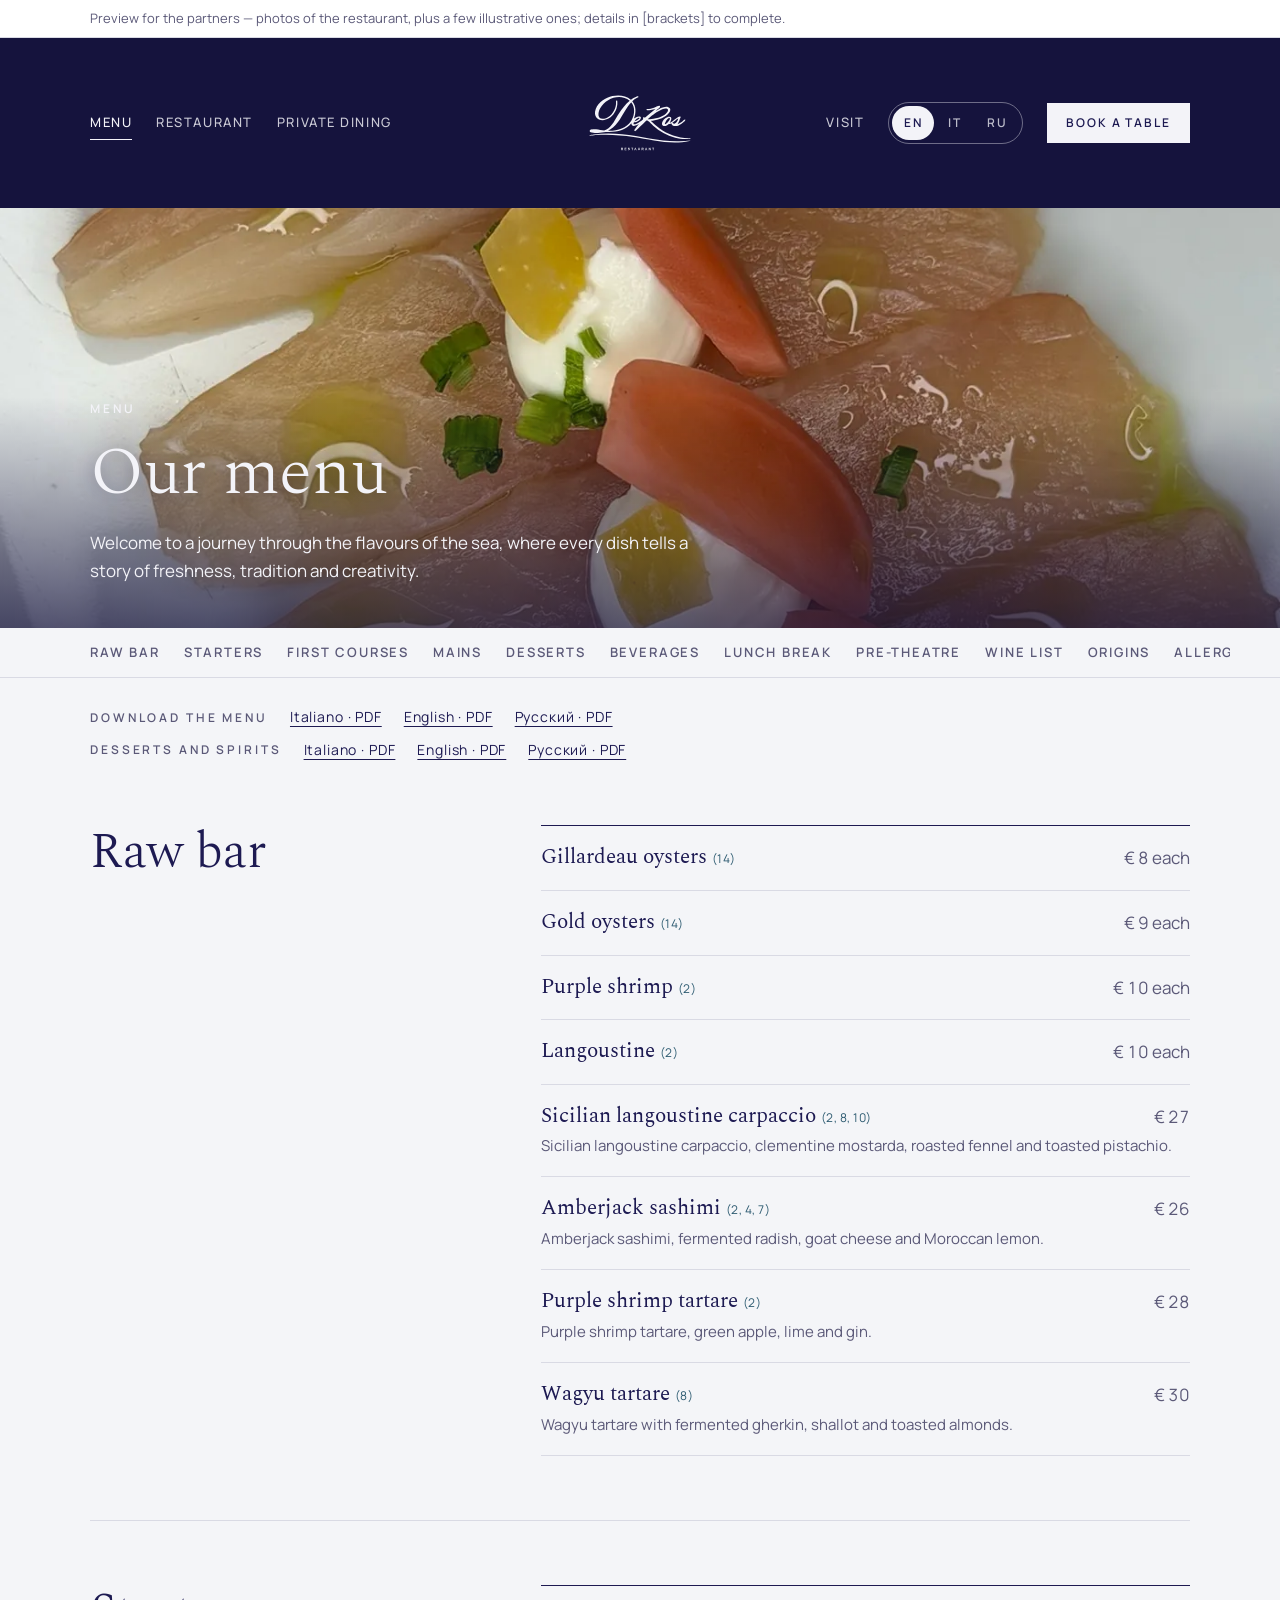
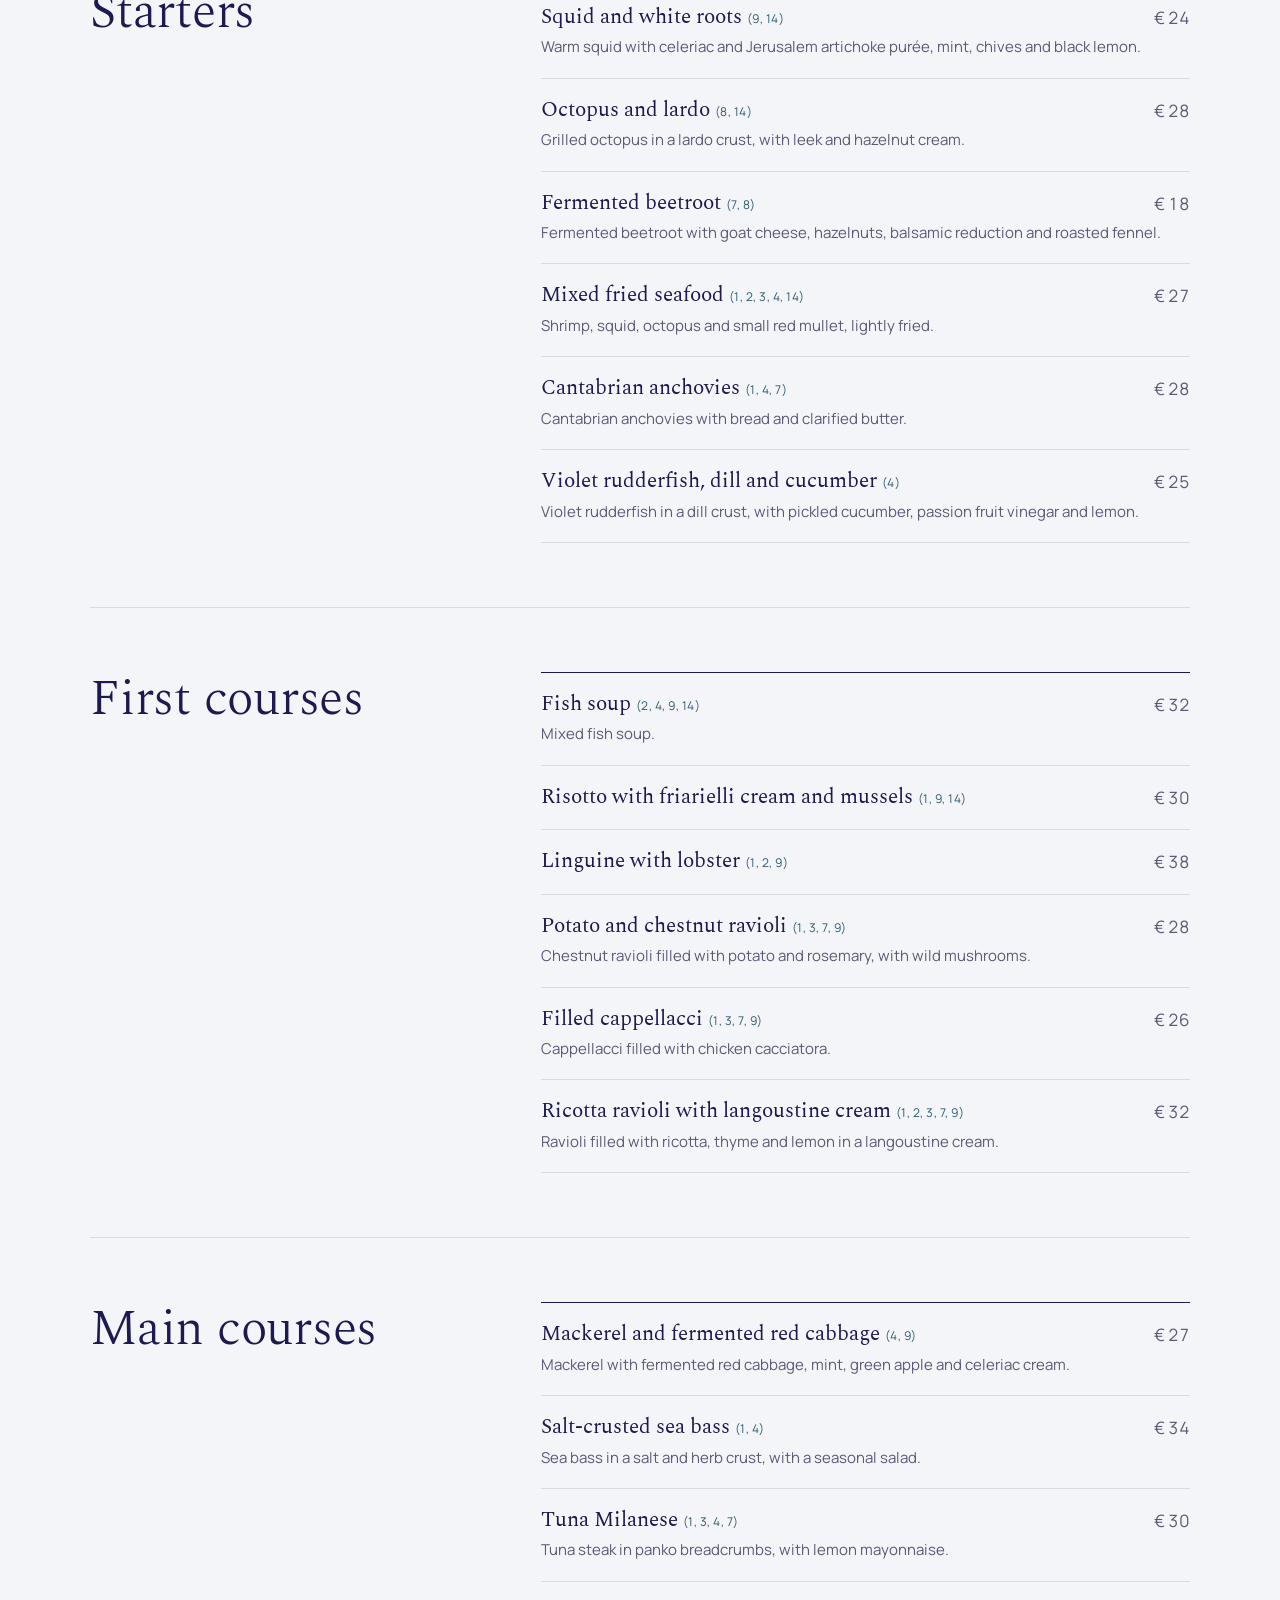
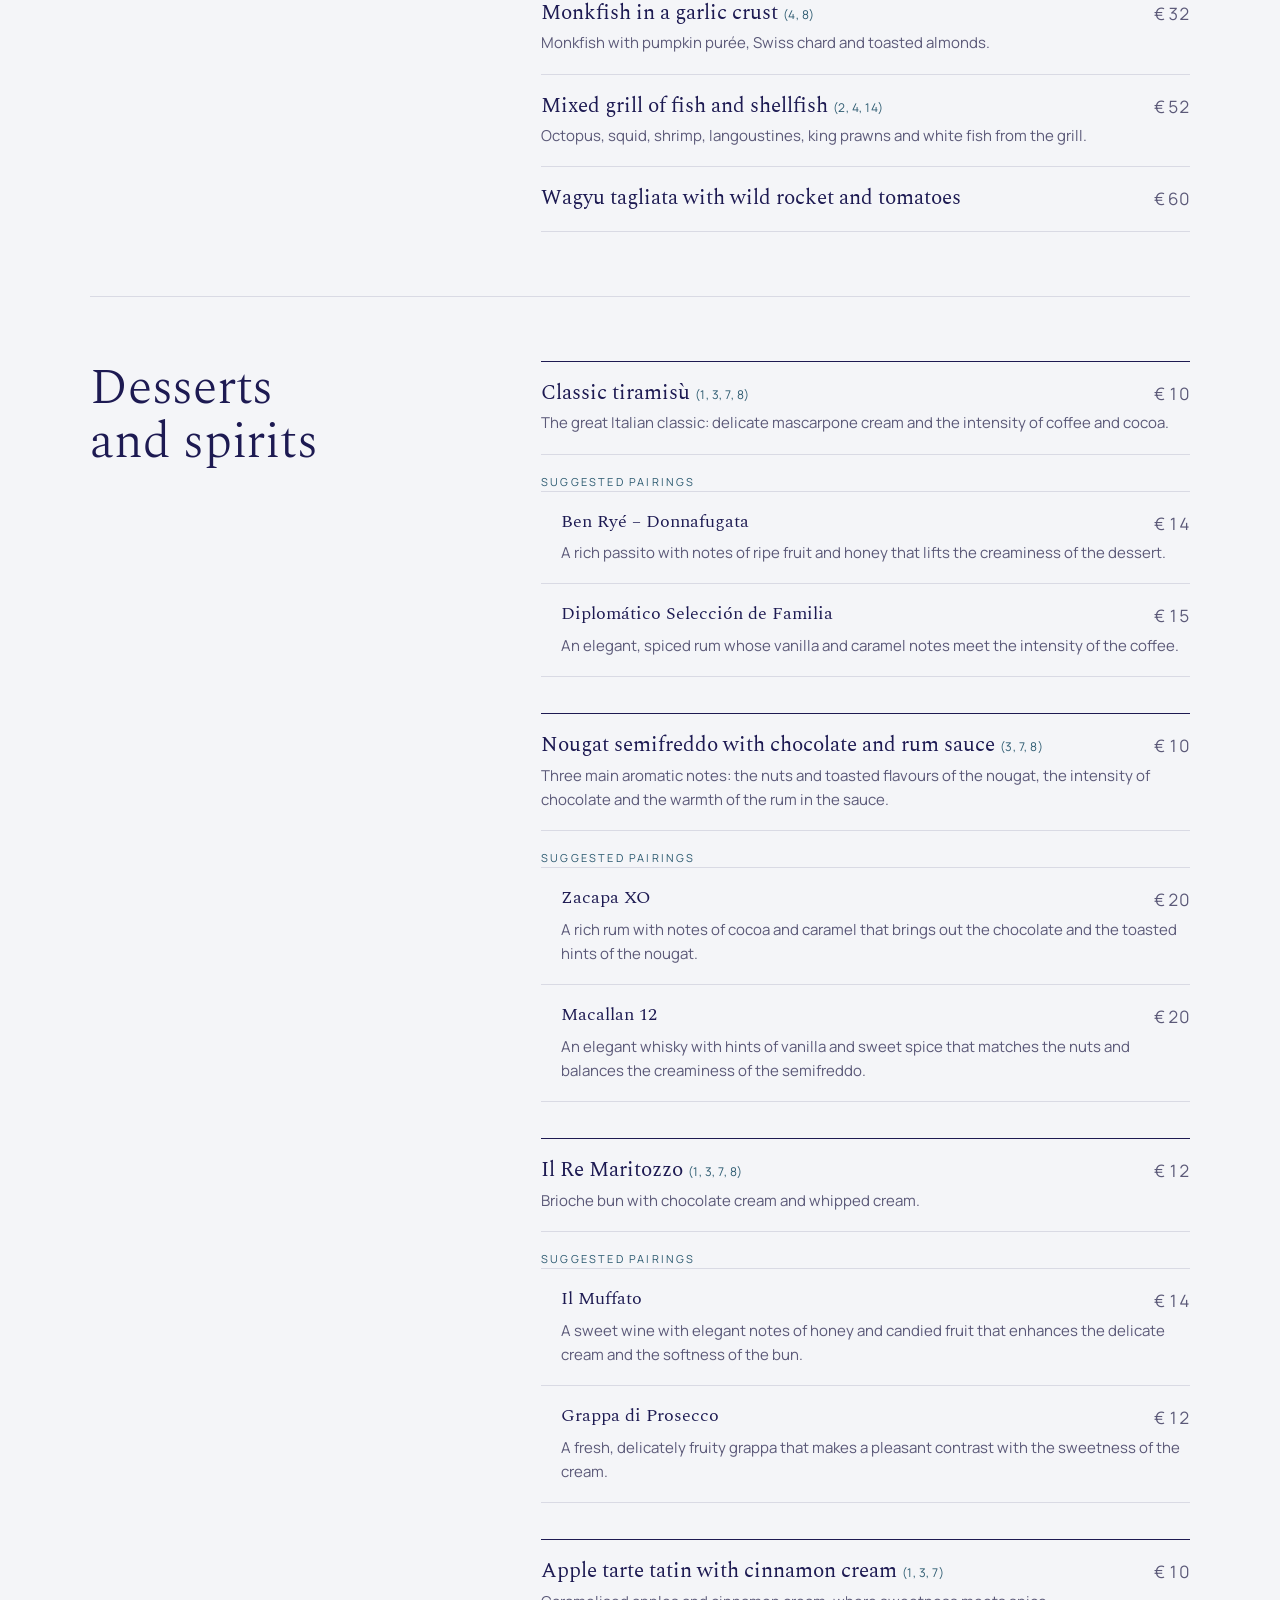
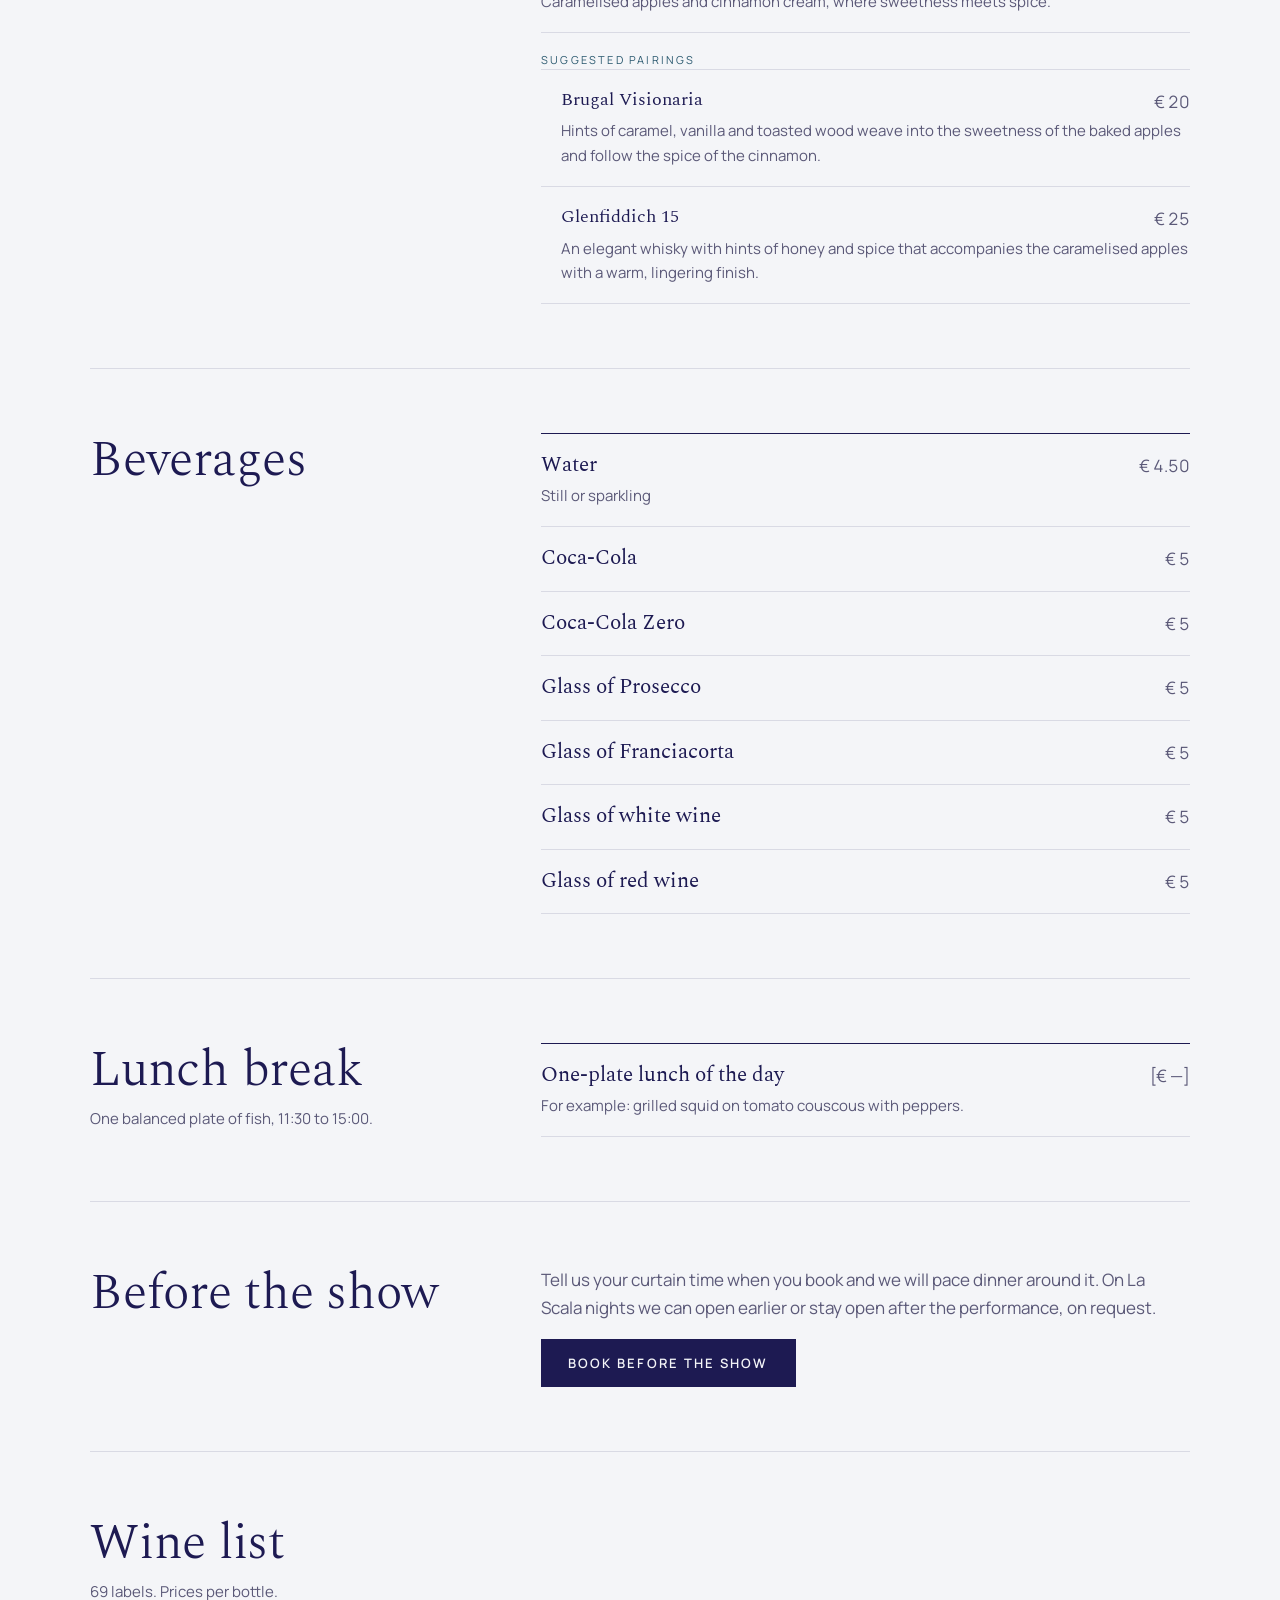
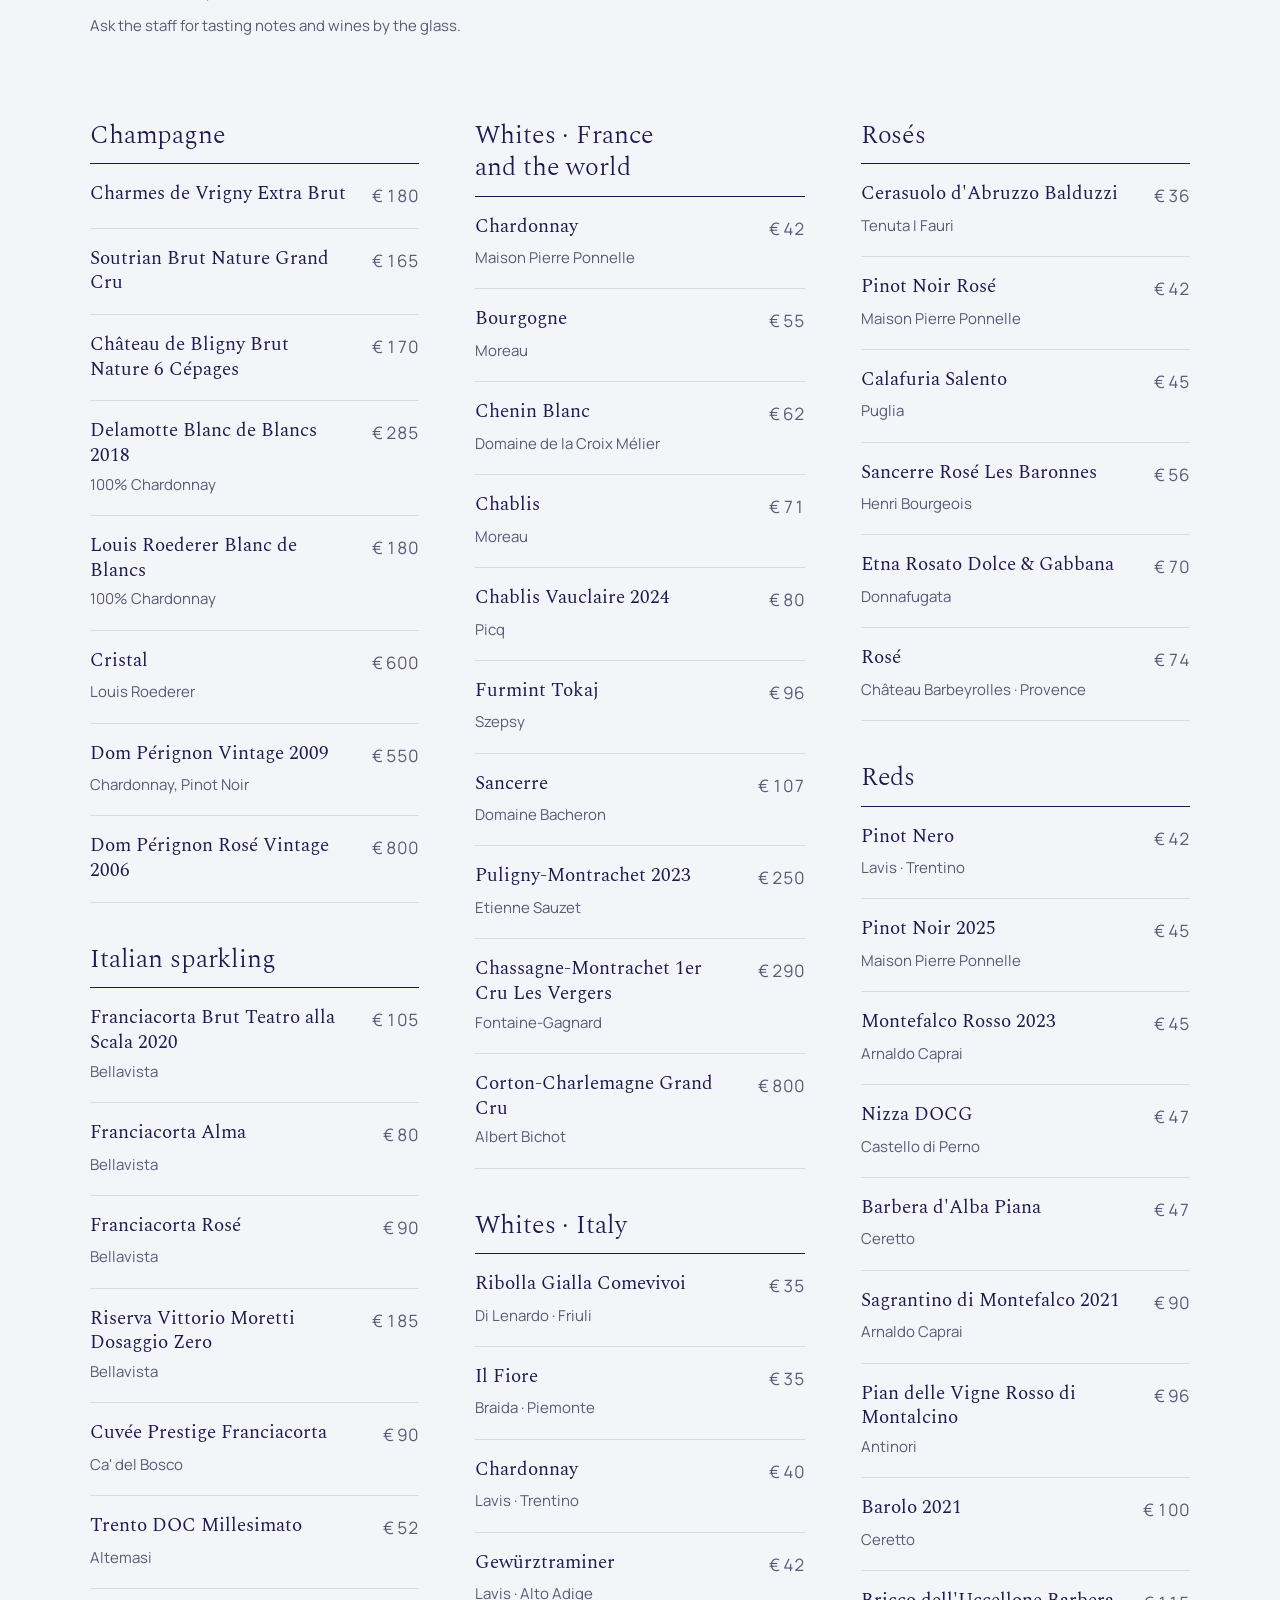
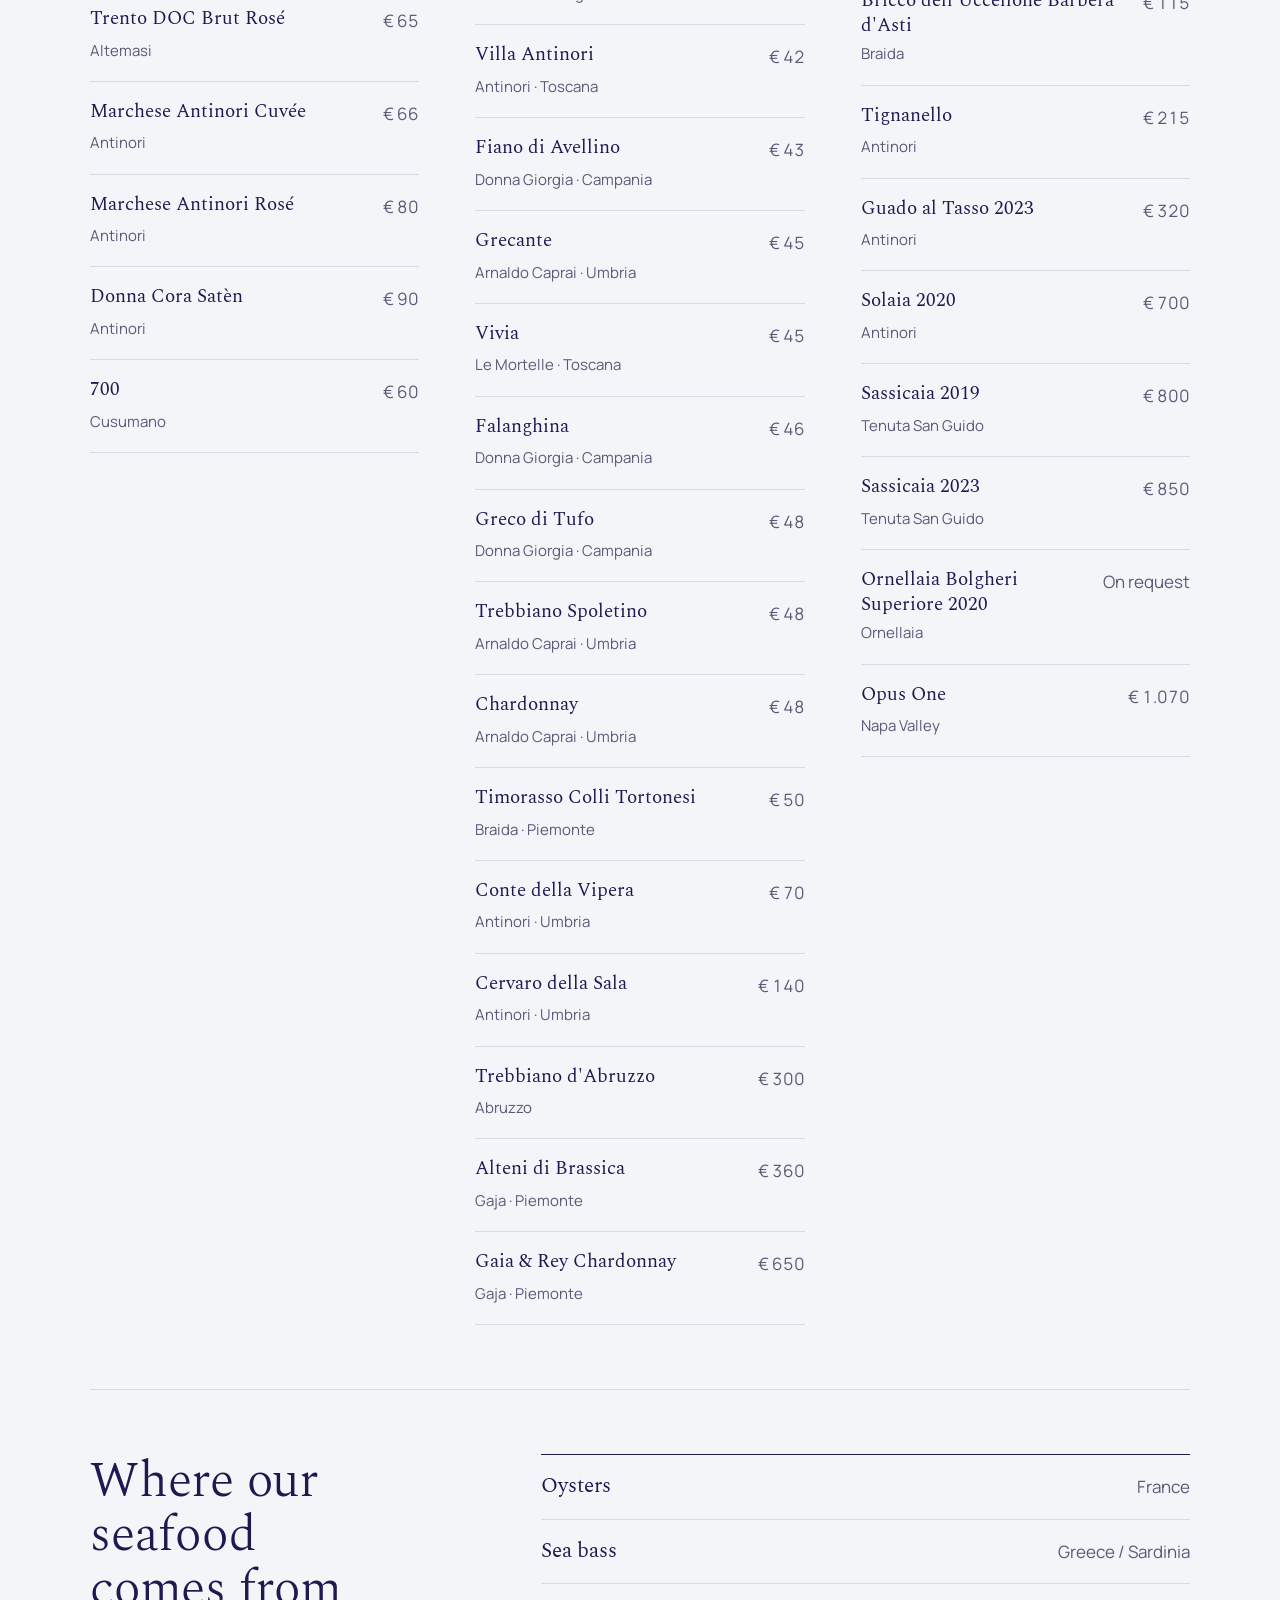
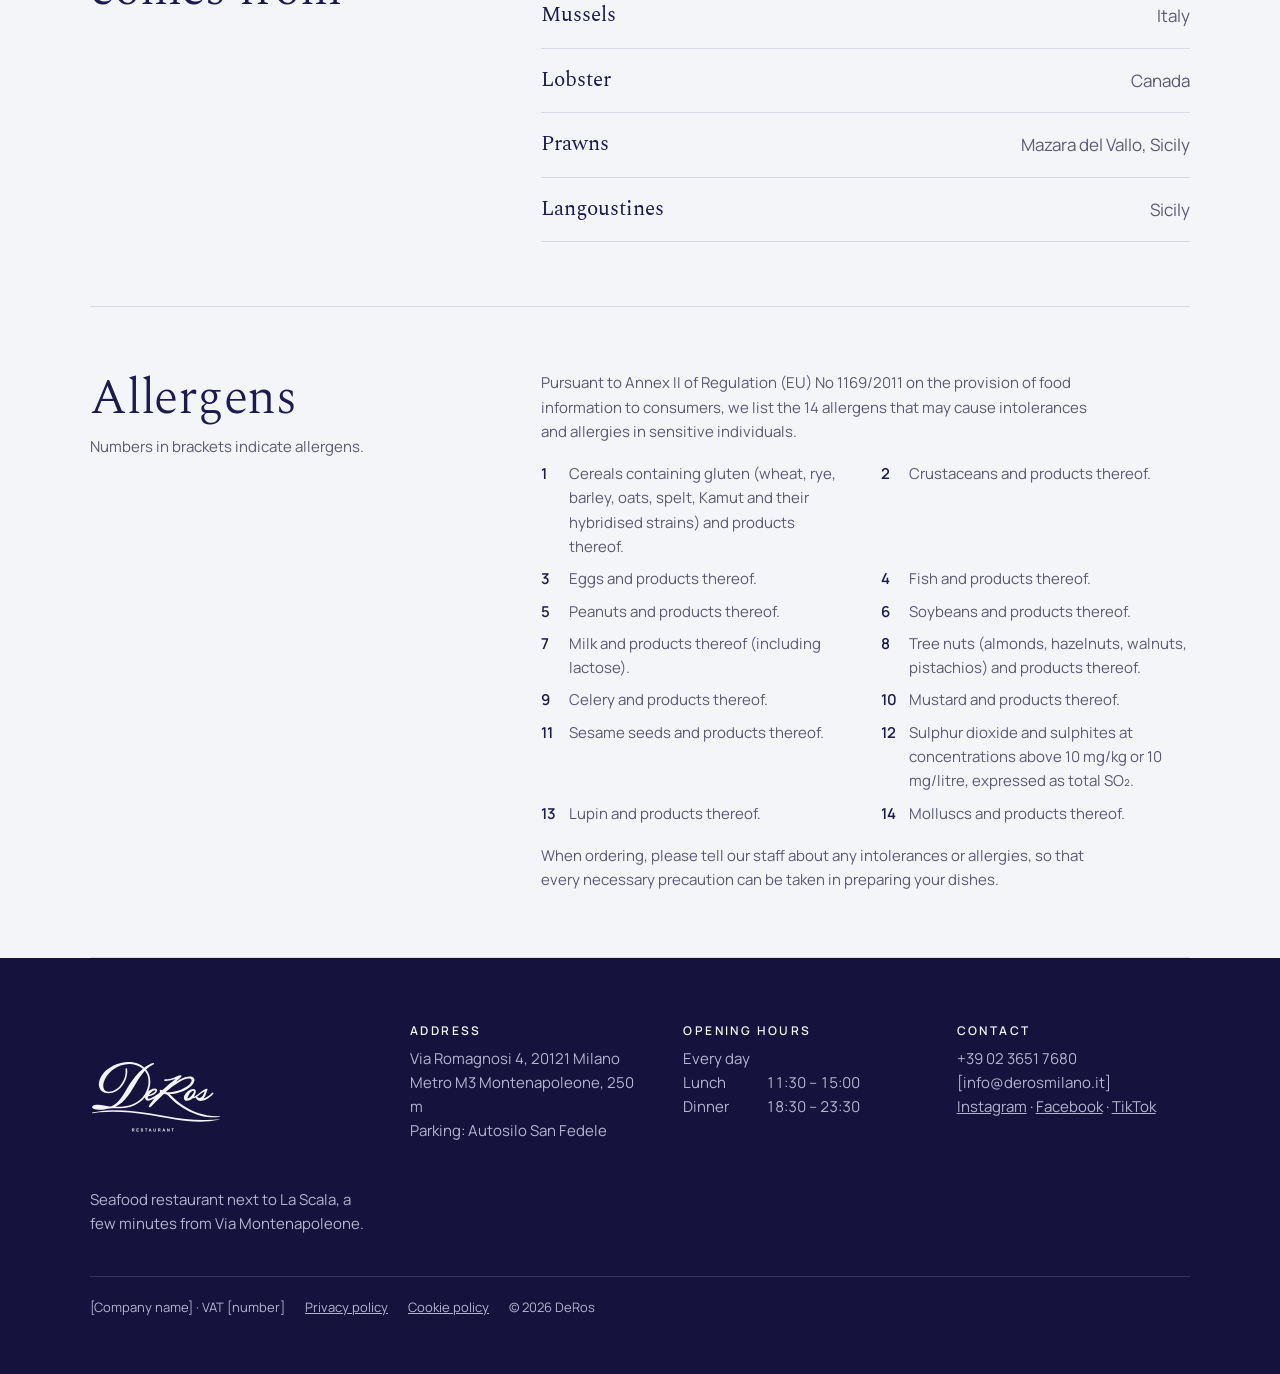
==== commit 1a4bdae6: "Provenienze del pescato su sito e menu PDF Co-Authored-By: Claude Opus 5.5 <noreply@anthropic.com> C" ====
--- a/menu.html
+++ b/menu.html
@@ -53,7 +53,7 @@
   <p data-it="Benvenuti in un viaggio tra i sapori del mare, dove ogni piatto racconta una storia di freschezza, tradizione e creatività." data-ru="Добро пожаловать в путешествие по вкусам моря, где каждое блюдо рассказывает историю свежести, традиций и творчества.">Welcome to a journey through the flavours of the sea, where every dish tells a story of freshness, tradition and creativity.</p></div></div>
 </section>
 <nav class="menu-nav" aria-label="Menu sections"><div class="wrap">
-  <a href="#raw" data-it="Cruderìa" data-ru="Сырой бар">Raw bar</a><a href="#starters" data-it="Antipasti" data-ru="Закуски">Starters</a><a href="#pasta" data-it="Primi" data-ru="Первые блюда">First courses</a><a href="#mains" data-it="Secondi" data-ru="Основные блюда">Mains</a><a href="#desserts" data-it="Dolci" data-ru="Десерты">Desserts</a><a href="#drinks" data-it="Bevande" data-ru="Напитки">Beverages</a><a href="#lunch" data-it="Pausa pranzo" data-ru="Обеденный перерыв">Lunch break</a><a href="#theatre" data-it="Pre-teatro" data-ru="До театра">Pre-theatre</a><a href="#wine" data-it="Carta dei vini" data-ru="Винная карта">Wine list</a><a href="#allergens" data-it="Allergeni" data-ru="Аллергены">Allergens</a>
+  <a href="#raw" data-it="Cruderìa" data-ru="Сырой бар">Raw bar</a><a href="#starters" data-it="Antipasti" data-ru="Закуски">Starters</a><a href="#pasta" data-it="Primi" data-ru="Первые блюда">First courses</a><a href="#mains" data-it="Secondi" data-ru="Основные блюда">Mains</a><a href="#desserts" data-it="Dolci" data-ru="Десерты">Desserts</a><a href="#drinks" data-it="Bevande" data-ru="Напитки">Beverages</a><a href="#lunch" data-it="Pausa pranzo" data-ru="Обеденный перерыв">Lunch break</a><a href="#theatre" data-it="Pre-teatro" data-ru="До театра">Pre-theatre</a><a href="#wine" data-it="Carta dei vini" data-ru="Винная карта">Wine list</a><a href="#origins" data-it="Provenienze" data-ru="Происхождение">Origins</a><a href="#allergens" data-it="Allergeni" data-ru="Аллергены">Allergens</a>
 </div></nav>
 <div class="wrap">
   <div class="pdf-links"><span class="label" data-it="Scarica il menu" data-ru="Скачать меню">Download the menu</span>
@@ -73,6 +73,7 @@
     <p data-it="69 etichette. Prezzi a bottiglia." data-ru="69 позиций. Цены за бутылку.">69 labels. Prices per bottle.</p>
     <p data-it="Chiedete al personale note di degustazione e vini al calice." data-ru="О вкусовых нотах и винах по бокалам спросите у персонала.">Ask the staff for tasting notes and wines by the glass.</p></div>
     <div class="wine-groups"><div class="wine-group"><h3 data-it="Champagne" data-ru="Шампанское">Champagne</h3><ul class="dish-list"><li><span class="name">Charmes de Vrigny Extra Brut</span><span class="price">€ 180</span></li><li><span class="name">Soutrian Brut Nature Grand Cru</span><span class="price">€ 165</span></li><li><span class="name">Château de Bligny Brut Nature 6 Cépages</span><span class="price">€ 170</span></li><li><span class="name">Delamotte Blanc de Blancs 2018</span><span class="price">€ 285</span><span class="desc">100% Chardonnay</span></li><li><span class="name">Louis Roederer Blanc de Blancs</span><span class="price">€ 180</span><span class="desc">100% Chardonnay</span></li><li><span class="name">Cristal</span><span class="price">€ 600</span><span class="desc">Louis Roederer</span></li><li><span class="name">Dom Pérignon Vintage 2009</span><span class="price">€ 550</span><span class="desc">Chardonnay, Pinot Noir</span></li><li><span class="name">Dom Pérignon Rosé Vintage 2006</span><span class="price">€ 800</span></li></ul></div><div class="wine-group"><h3 data-it="Bollicine italiane" data-ru="Итальянские игристые">Italian sparkling</h3><ul class="dish-list"><li><span class="name">Franciacorta Brut Teatro alla Scala 2020</span><span class="price">€ 105</span><span class="desc">Bellavista</span></li><li><span class="name">Franciacorta Alma</span><span class="price">€ 80</span><span class="desc">Bellavista</span></li><li><span class="name">Franciacorta Rosé</span><span class="price">€ 90</span><span class="desc">Bellavista</span></li><li><span class="name">Riserva Vittorio Moretti Dosaggio Zero</span><span class="price">€ 185</span><span class="desc">Bellavista</span></li><li><span class="name">Cuvée Prestige Franciacorta</span><span class="price">€ 90</span><span class="desc">Ca&#x27; del Bosco</span></li><li><span class="name">Trento DOC Millesimato</span><span class="price">€ 52</span><span class="desc">Altemasi</span></li><li><span class="name">Trento DOC Brut Rosé</span><span class="price">€ 65</span><span class="desc">Altemasi</span></li><li><span class="name">Marchese Antinori Cuvée</span><span class="price">€ 66</span><span class="desc">Antinori</span></li><li><span class="name">Marchese Antinori Rosé</span><span class="price">€ 80</span><span class="desc">Antinori</span></li><li><span class="name">Donna Cora Satèn</span><span class="price">€ 90</span><span class="desc">Antinori</span></li><li><span class="name">700</span><span class="price">€ 60</span><span class="desc">Cusumano</span></li></ul></div><div class="wine-group"><h3 data-it="Bianchi · Francia e mondo" data-ru="Белые · Франция и мир">Whites · France and the world</h3><ul class="dish-list"><li><span class="name">Chardonnay</span><span class="price">€ 42</span><span class="desc">Maison Pierre Ponnelle</span></li><li><span class="name">Bourgogne</span><span class="price">€ 55</span><span class="desc">Moreau</span></li><li><span class="name">Chenin Blanc</span><span class="price">€ 62</span><span class="desc">Domaine de la Croix Mélier</span></li><li><span class="name">Chablis</span><span class="price">€ 71</span><span class="desc">Moreau</span></li><li><span class="name">Chablis Vauclaire 2024</span><span class="price">€ 80</span><span class="desc">Picq</span></li><li><span class="name">Furmint Tokaj</span><span class="price">€ 96</span><span class="desc">Szepsy</span></li><li><span class="name">Sancerre</span><span class="price">€ 107</span><span class="desc">Domaine Bacheron</span></li><li><span class="name">Puligny-Montrachet 2023</span><span class="price">€ 250</span><span class="desc">Etienne Sauzet</span></li><li><span class="name">Chassagne-Montrachet 1er Cru Les Vergers</span><span class="price">€ 290</span><span class="desc">Fontaine-Gagnard</span></li><li><span class="name">Corton-Charlemagne Grand Cru</span><span class="price">€ 800</span><span class="desc">Albert Bichot</span></li></ul></div><div class="wine-group"><h3 data-it="Bianchi · Italia" data-ru="Белые · Италия">Whites · Italy</h3><ul class="dish-list"><li><span class="name">Ribolla Gialla Comevivoi</span><span class="price">€ 35</span><span class="desc">Di Lenardo · Friuli</span></li><li><span class="name">Il Fiore</span><span class="price">€ 35</span><span class="desc">Braida · Piemonte</span></li><li><span class="name">Chardonnay</span><span class="price">€ 40</span><span class="desc">Lavis · Trentino</span></li><li><span class="name">Gewürztraminer</span><span class="price">€ 42</span><span class="desc">Lavis · Alto Adige</span></li><li><span class="name">Villa Antinori</span><span class="price">€ 42</span><span class="desc">Antinori · Toscana</span></li><li><span class="name">Fiano di Avellino</span><span class="price">€ 43</span><span class="desc">Donna Giorgia · Campania</span></li><li><span class="name">Grecante</span><span class="price">€ 45</span><span class="desc">Arnaldo Caprai · Umbria</span></li><li><span class="name">Vivia</span><span class="price">€ 45</span><span class="desc">Le Mortelle · Toscana</span></li><li><span class="name">Falanghina</span><span class="price">€ 46</span><span class="desc">Donna Giorgia · Campania</span></li><li><span class="name">Greco di Tufo</span><span class="price">€ 48</span><span class="desc">Donna Giorgia · Campania</span></li><li><span class="name">Trebbiano Spoletino</span><span class="price">€ 48</span><span class="desc">Arnaldo Caprai · Umbria</span></li><li><span class="name">Chardonnay</span><span class="price">€ 48</span><span class="desc">Arnaldo Caprai · Umbria</span></li><li><span class="name">Timorasso Colli Tortonesi</span><span class="price">€ 50</span><span class="desc">Braida · Piemonte</span></li><li><span class="name">Conte della Vipera</span><span class="price">€ 70</span><span class="desc">Antinori · Umbria</span></li><li><span class="name">Cervaro della Sala</span><span class="price">€ 140</span><span class="desc">Antinori · Umbria</span></li><li><span class="name">Trebbiano d&#x27;Abruzzo</span><span class="price">€ 300</span><span class="desc">Abruzzo</span></li><li><span class="name">Alteni di Brassica</span><span class="price">€ 360</span><span class="desc">Gaja · Piemonte</span></li><li><span class="name">Gaia &amp; Rey Chardonnay</span><span class="price">€ 650</span><span class="desc">Gaja · Piemonte</span></li></ul></div><div class="wine-group"><h3 data-it="Rosati" data-ru="Розовые">Rosés</h3><ul class="dish-list"><li><span class="name">Cerasuolo d&#x27;Abruzzo Balduzzi</span><span class="price">€ 36</span><span class="desc">Tenuta I Fauri</span></li><li><span class="name">Pinot Noir Rosé</span><span class="price">€ 42</span><span class="desc">Maison Pierre Ponnelle</span></li><li><span class="name">Calafuria Salento</span><span class="price">€ 45</span><span class="desc">Puglia</span></li><li><span class="name">Sancerre Rosé Les Baronnes</span><span class="price">€ 56</span><span class="desc">Henri Bourgeois</span></li><li><span class="name">Etna Rosato Dolce &amp; Gabbana</span><span class="price">€ 70</span><span class="desc">Donnafugata</span></li><li><span class="name">Rosé</span><span class="price">€ 74</span><span class="desc">Château Barbeyrolles · Provence</span></li></ul></div><div class="wine-group"><h3 data-it="Rossi" data-ru="Красные">Reds</h3><ul class="dish-list"><li><span class="name">Pinot Nero</span><span class="price">€ 42</span><span class="desc">Lavis · Trentino</span></li><li><span class="name">Pinot Noir 2025</span><span class="price">€ 45</span><span class="desc">Maison Pierre Ponnelle</span></li><li><span class="name">Montefalco Rosso 2023</span><span class="price">€ 45</span><span class="desc">Arnaldo Caprai</span></li><li><span class="name">Nizza DOCG</span><span class="price">€ 47</span><span class="desc">Castello di Perno</span></li><li><span class="name">Barbera d&#x27;Alba Piana</span><span class="price">€ 47</span><span class="desc">Ceretto</span></li><li><span class="name">Sagrantino di Montefalco 2021</span><span class="price">€ 90</span><span class="desc">Arnaldo Caprai</span></li><li><span class="name">Pian delle Vigne Rosso di Montalcino</span><span class="price">€ 96</span><span class="desc">Antinori</span></li><li><span class="name">Barolo 2021</span><span class="price">€ 100</span><span class="desc">Ceretto</span></li><li><span class="name">Bricco dell&#x27;Uccellone Barbera d&#x27;Asti</span><span class="price">€ 115</span><span class="desc">Braida</span></li><li><span class="name">Tignanello</span><span class="price">€ 215</span><span class="desc">Antinori</span></li><li><span class="name">Guado al Tasso 2023</span><span class="price">€ 320</span><span class="desc">Antinori</span></li><li><span class="name">Solaia 2020</span><span class="price">€ 700</span><span class="desc">Antinori</span></li><li><span class="name">Sassicaia 2019</span><span class="price">€ 800</span><span class="desc">Tenuta San Guido</span></li><li><span class="name">Sassicaia 2023</span><span class="price">€ 850</span><span class="desc">Tenuta San Guido</span></li><li><span class="name">Ornellaia Bolgheri Superiore 2020</span><span class="price" data-it="Su richiesta" data-ru="По запросу">On request</span><span class="desc">Ornellaia</span></li><li><span class="name">Opus One</span><span class="price">€ 1.070</span><span class="desc">Napa Valley</span></li></ul></div></div></section>
+  <section class="course" id="origins"><div class="intro"><h2 data-it="Provenienze" data-ru="Происхождение морепродуктов">Where our seafood comes from</h2></div><ul class="dish-list origins"><li><span class="name" data-it="Ostriche" data-ru="Устрицы">Oysters</span><span class="price" data-it="Francia" data-ru="Франция">France</span></li><li><span class="name" data-it="Branzino" data-ru="Сибас">Sea bass</span><span class="price" data-it="Grecia / Sardegna" data-ru="Греция / Сардиния">Greece / Sardinia</span></li><li><span class="name" data-it="Cozze" data-ru="Мидии">Mussels</span><span class="price" data-it="Italia" data-ru="Италия">Italy</span></li><li><span class="name" data-it="Astice" data-ru="Омар">Lobster</span><span class="price" data-it="Canada" data-ru="Канада">Canada</span></li><li><span class="name" data-it="Gamberi" data-ru="Креветки">Prawns</span><span class="price" data-it="Mazara del Vallo" data-ru="Мадзара-дель-Валло, Сицилия">Mazara del Vallo, Sicily</span></li><li><span class="name" data-it="Scampi" data-ru="Лангустины">Langoustines</span><span class="price" data-it="Sicilia" data-ru="Сицилия">Sicily</span></li></ul></section>
   <section class="course" id="allergens"><div class="intro"><h2 data-it="Allergeni" data-ru="Аллергены">Allergens</h2><p data-it="I numeri tra parentesi indicano gli allergeni." data-ru="Цифры в скобках обозначают аллергены.">Numbers in brackets indicate allergens.</p></div>
     <div class="allergen-list"><p data-it="Ai sensi dell&#x27;Allegato II del Regolamento (UE) 1169/2011, relativo alle informazioni da fornire ai consumatori, riportiamo la lista dei 14 allergeni, i quali possono essere responsabili di intolleranze ed allergie nei soggetti sensibili." data-ru="В соответствии с Приложением II Регламента (ЕС) № 1169/2011 о предоставлении потребителям информации о пищевых продуктах приводим список 14 аллергенов, которые могут вызывать непереносимость и аллергию у чувствительных людей.">Pursuant to Annex II of Regulation (EU) No 1169/2011 on the provision of food information to consumers, we list the 14 allergens that may cause intolerances and allergies in sensitive individuals.</p><ol><li><b>1</b><span data-it="Cereali contenenti glutine (grano, segale, orzo, avena, farro, Kamut e i loro ceppi derivati) e prodotti derivati." data-ru="Злаки, содержащие глютен (пшеница, рожь, ячмень, овёс, полба, камут и их гибриды), и продукты из них.">Cereals containing gluten (wheat, rye, barley, oats, spelt, Kamut and their hybridised strains) and products thereof.</span></li><li><b>2</b><span data-it="Crostacei e prodotti a base di crostacei." data-ru="Ракообразные и продукты из них.">Crustaceans and products thereof.</span></li><li><b>3</b><span data-it="Uova e prodotti a base di uova." data-ru="Яйца и продукты из них.">Eggs and products thereof.</span></li><li><b>4</b><span data-it="Pesce e prodotti a base di pesce." data-ru="Рыба и продукты из неё.">Fish and products thereof.</span></li><li><b>5</b><span data-it="Arachidi e prodotti a base di arachidi." data-ru="Арахис и продукты из него.">Peanuts and products thereof.</span></li><li><b>6</b><span data-it="Soia e prodotti a base di soia." data-ru="Соя и продукты из неё.">Soybeans and products thereof.</span></li><li><b>7</b><span data-it="Latte e prodotti a base di latte (incluso il lattosio)." data-ru="Молоко и молочные продукты (включая лактозу).">Milk and products thereof (including lactose).</span></li><li><b>8</b><span data-it="Frutta a guscio (mandorle, nocciole, noci, pistacchi) e loro prodotti." data-ru="Орехи (миндаль, фундук, грецкие орехи, фисташки) и продукты из них.">Tree nuts (almonds, hazelnuts, walnuts, pistachios) and products thereof.</span></li><li><b>9</b><span data-it="Sedano e prodotti a base di sedano." data-ru="Сельдерей и продукты из него.">Celery and products thereof.</span></li><li><b>10</b><span data-it="Senape e prodotti a base di senape." data-ru="Горчица и продукты из неё.">Mustard and products thereof.</span></li><li><b>11</b><span data-it="Semi di sesamo e prodotti a base di sesamo." data-ru="Кунжут и продукты из него.">Sesame seeds and products thereof.</span></li><li><b>12</b><span data-it="Anidride solforosa e solfiti in concentrazioni superiori a 10 mg/kg o 10 mg/litro, espressi come SO₂ totale." data-ru="Диоксид серы и сульфиты в концентрации выше 10 мг/кг или 10 мг/л в пересчёте на общий SO₂.">Sulphur dioxide and sulphites at concentrations above 10 mg/kg or 10 mg/litre, expressed as total SO₂.</span></li><li><b>13</b><span data-it="Lupini e prodotti a base di lupini." data-ru="Люпин и продукты из него.">Lupin and products thereof.</span></li><li><b>14</b><span data-it="Molluschi e prodotti a base di molluschi." data-ru="Моллюски и продукты из них.">Molluscs and products thereof.</span></li></ol><p data-it="Al momento dell&#x27;ordinazione vi preghiamo di informare il personale di sala di eventuali intolleranze o allergie, così da prendere tutti gli accorgimenti necessari nella preparazione dei piatti." data-ru="При заказе, пожалуйста, сообщите персоналу о любой непереносимости или аллергии, чтобы мы приняли все необходимые меры при приготовлении блюд.">When ordering, please tell our staff about any intolerances or allergies, so that every necessary precaution can be taken in preparing your dishes.</p></div></section>
 </div>
